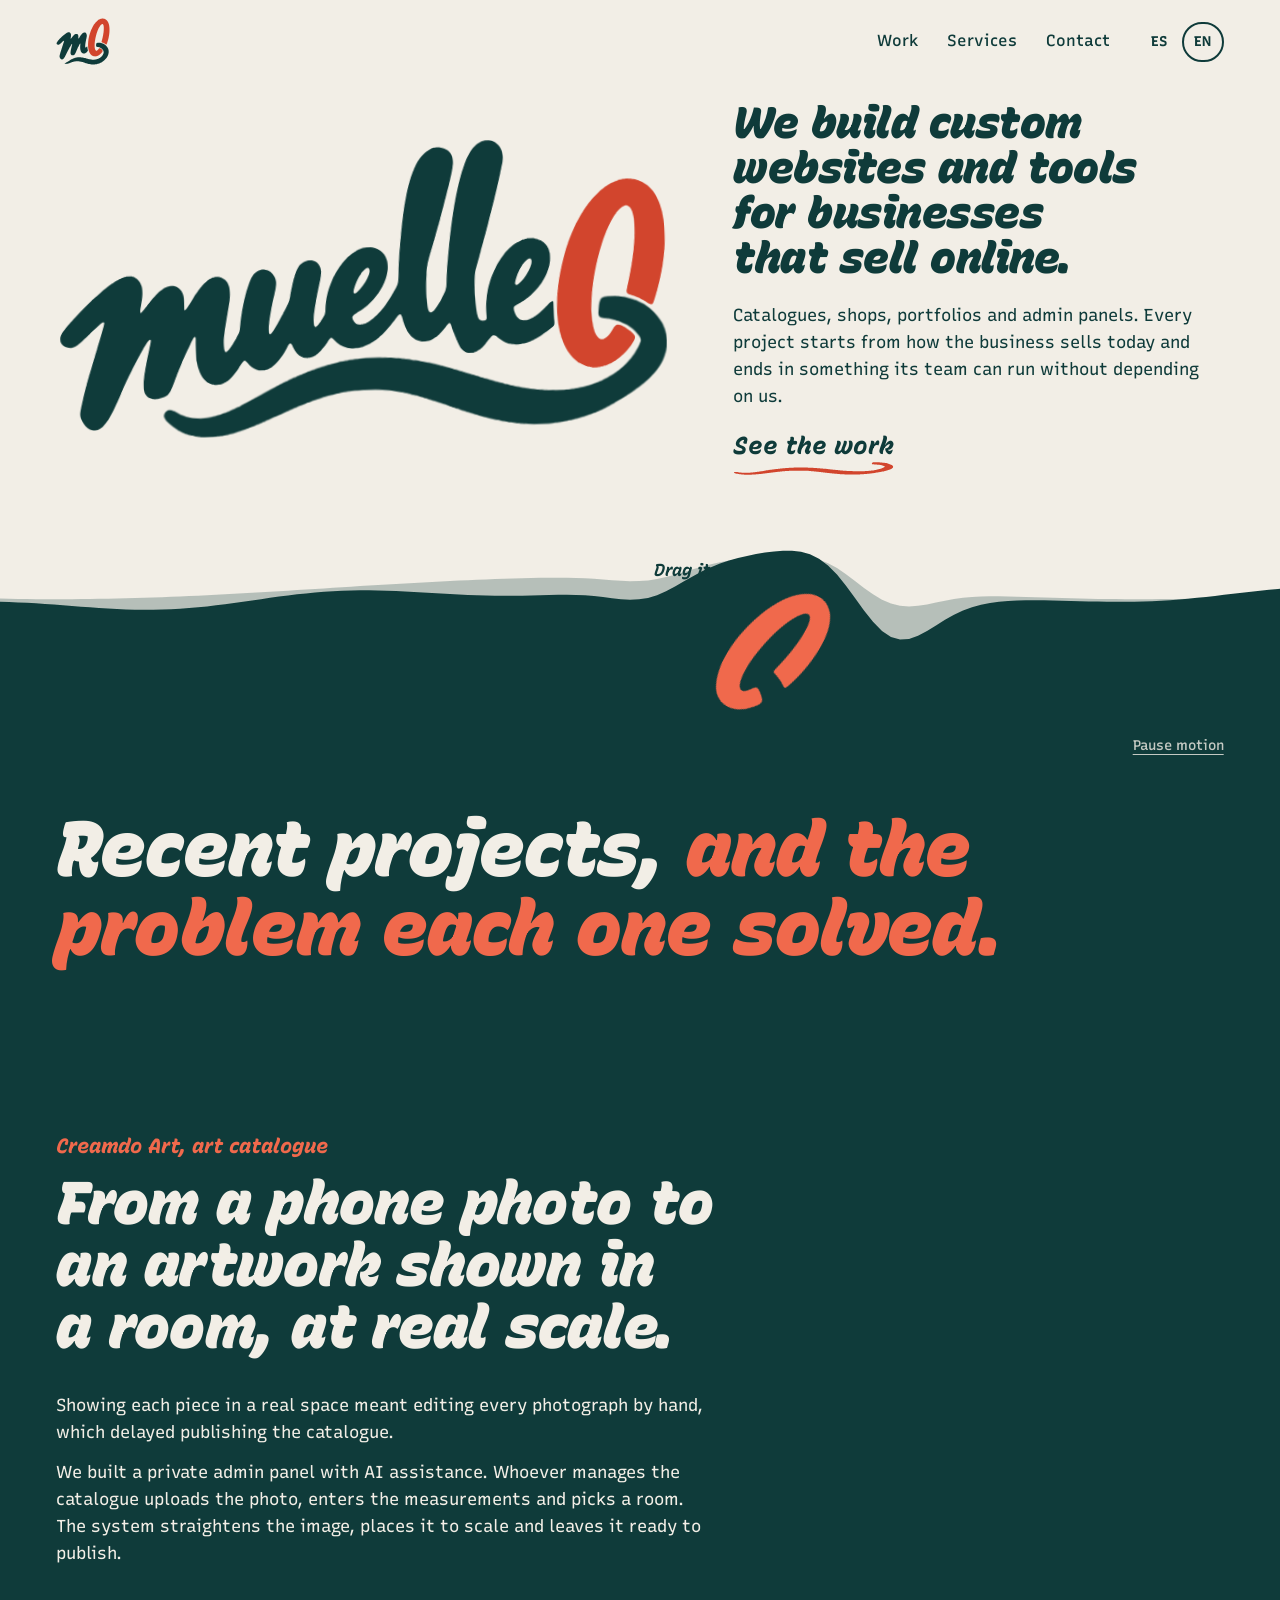
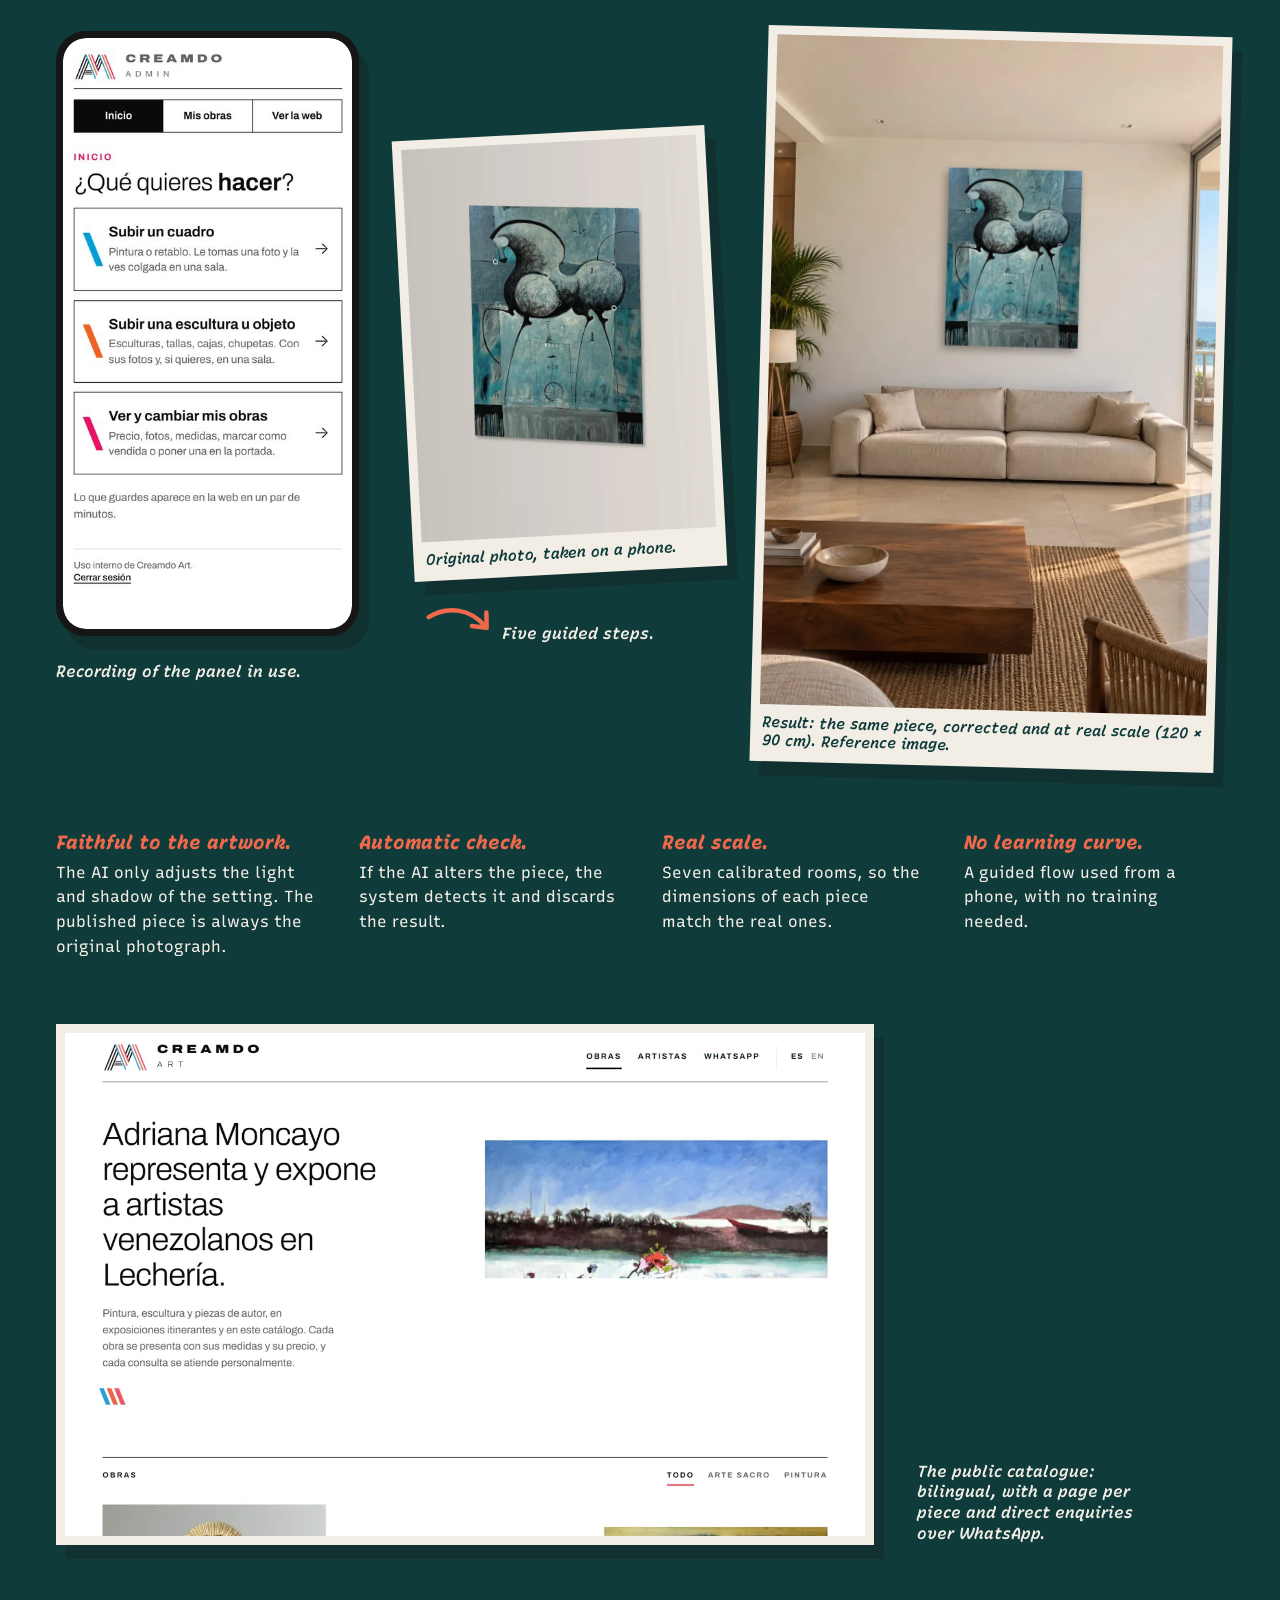
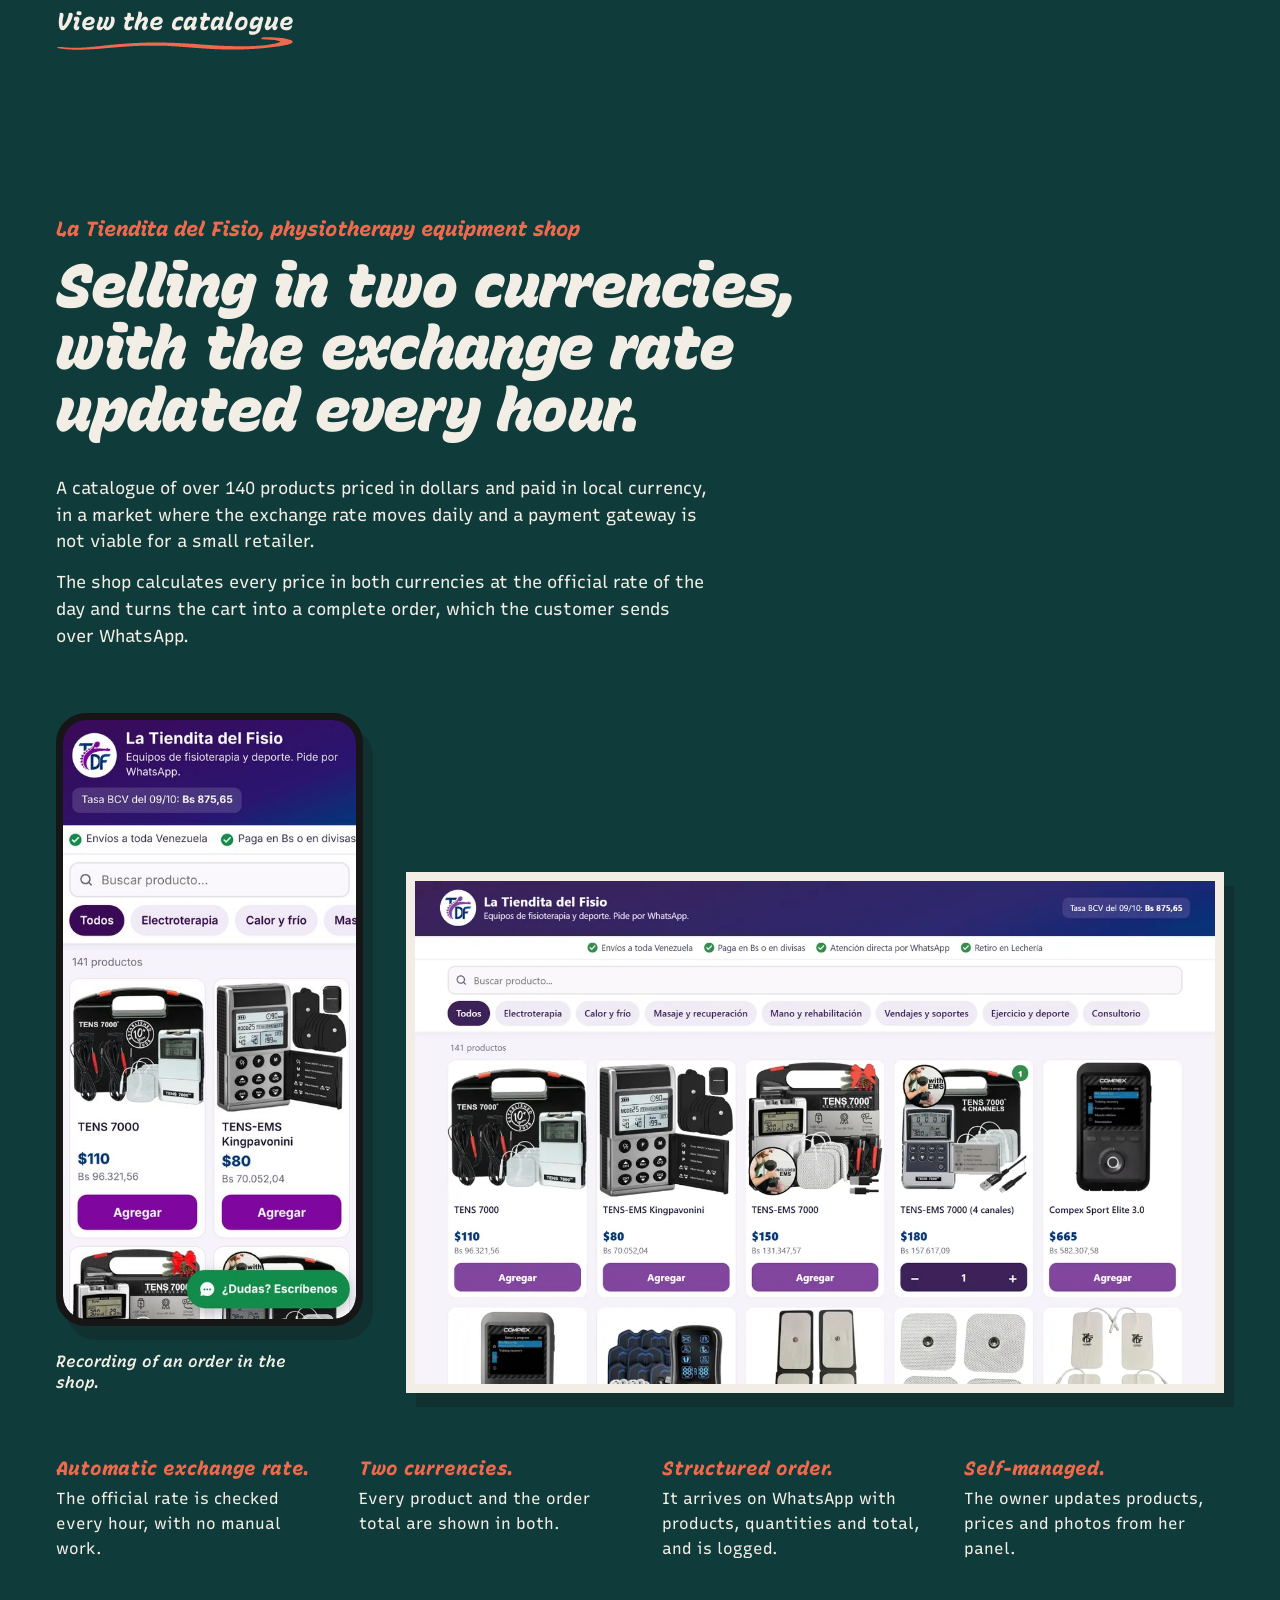
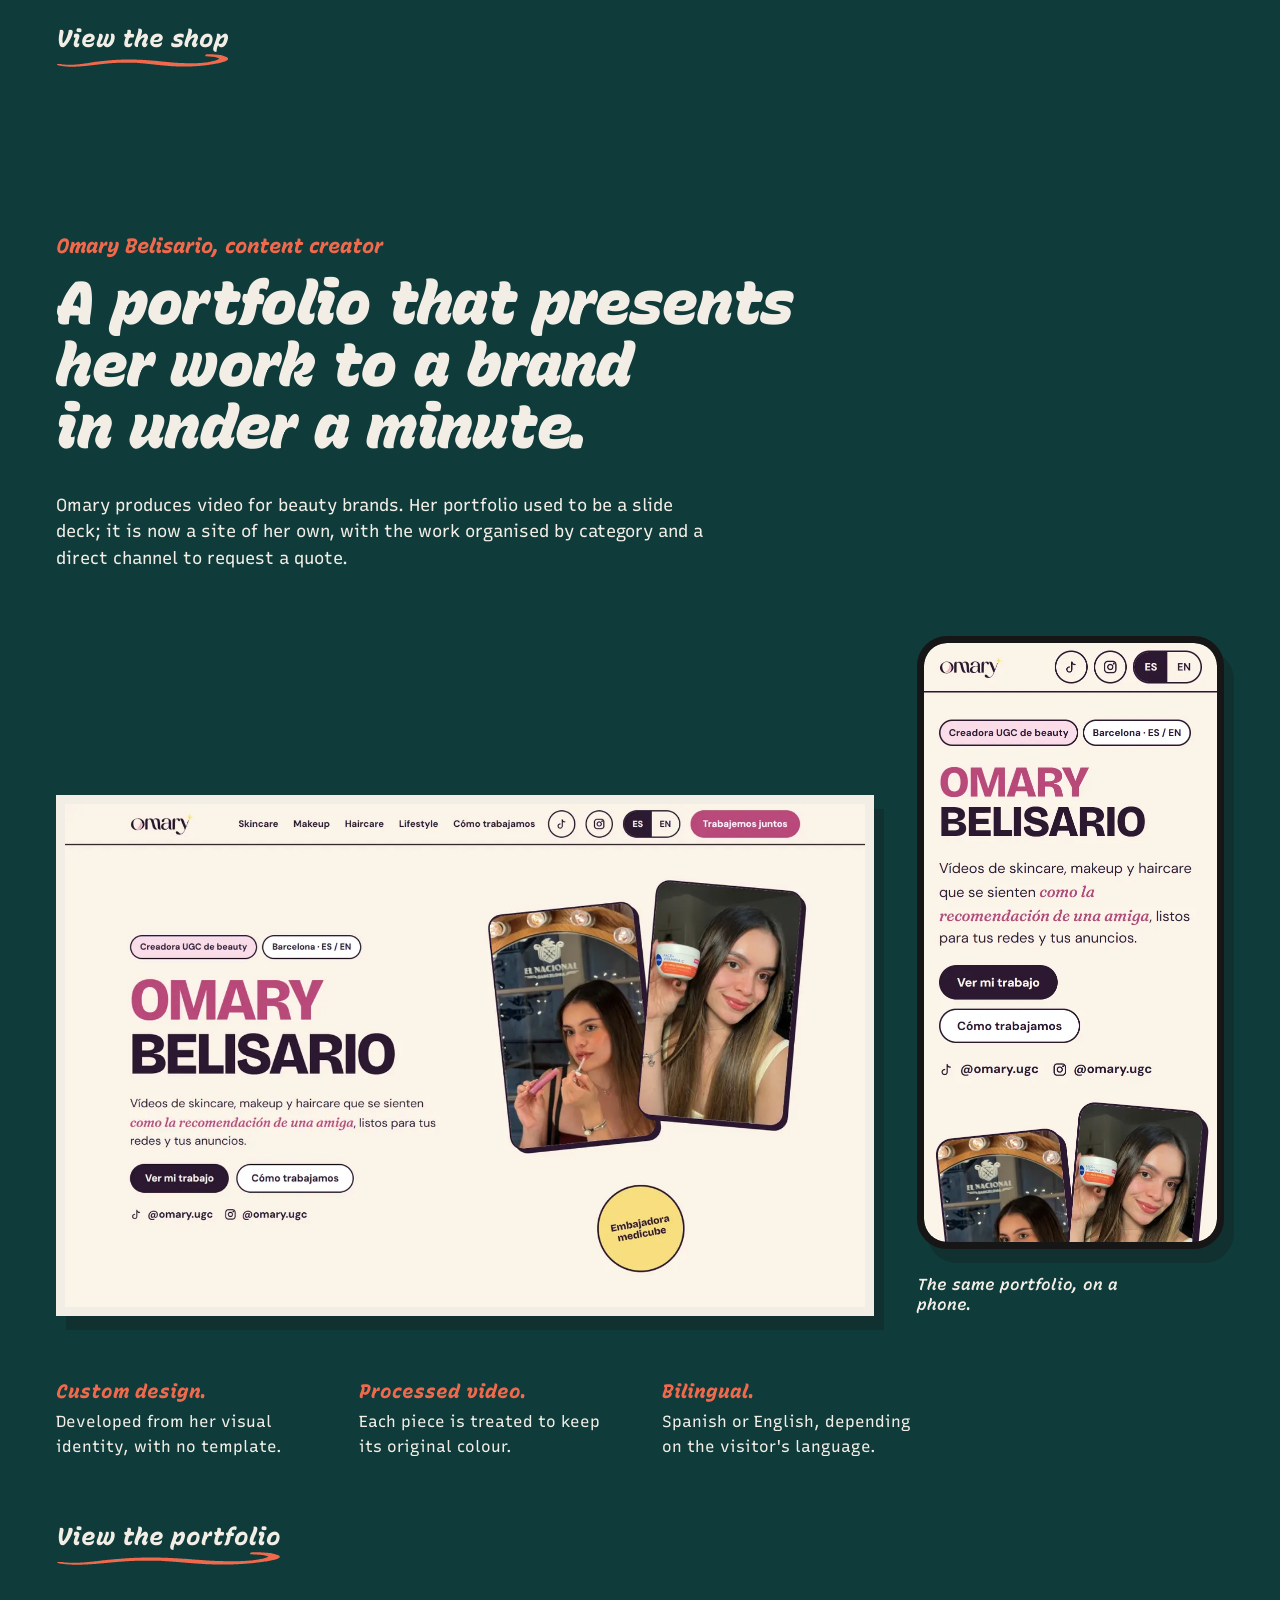
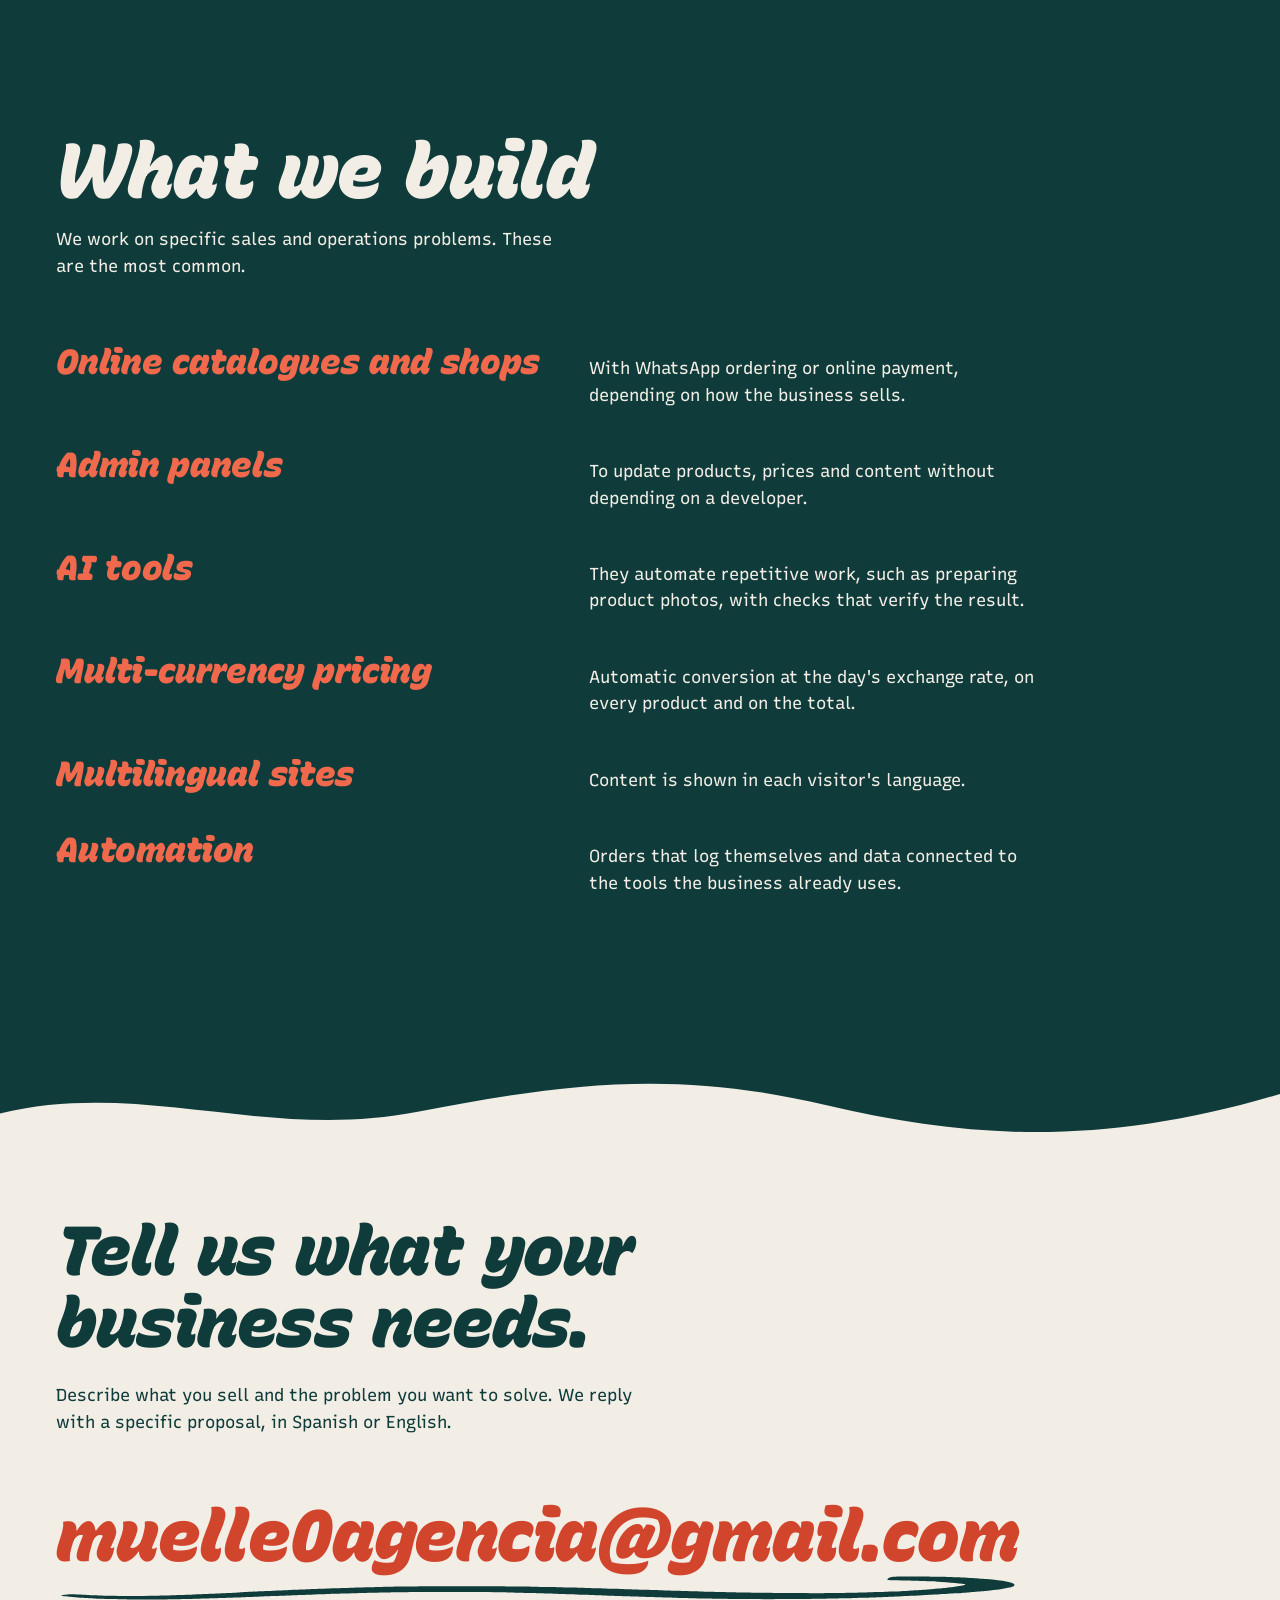
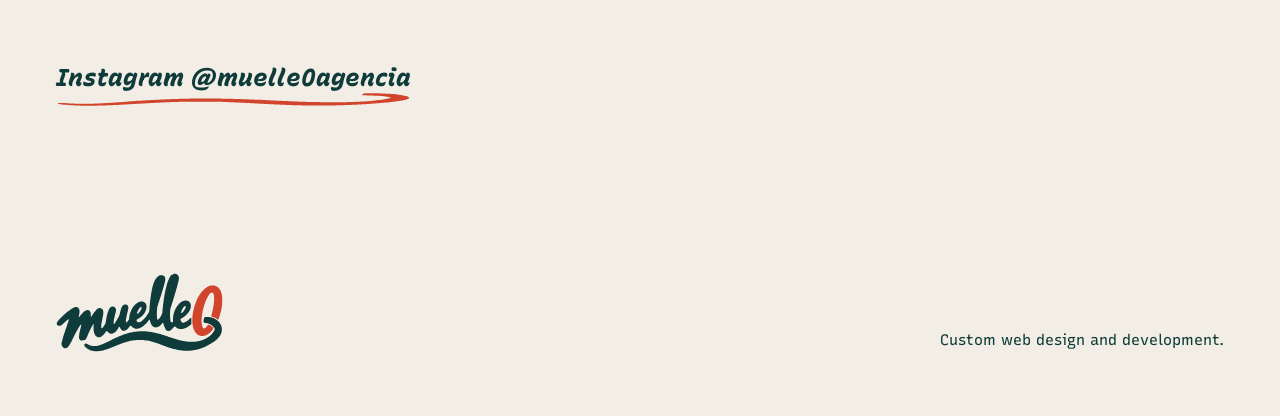
==== en/index.html @ 8e9eb5f5 "Inglés en /en/ con hreflang, boya en coral y agua más fluida - Cada idioma tiene su dirección; el se" ====
<!doctype html>
<html lang="en">
<head>
<meta charset="utf-8">
<meta name="viewport" content="width=device-width,initial-scale=1">
<title>muelle0 | Custom web design and development</title>
<meta name="description" content="We build custom websites and tools for businesses that sell online: catalogues, shops, admin panels and AI automation.">
<meta name="theme-color" content="#F2EEE6">
<link rel="icon" href="../marca/favicon.svg" type="image/svg+xml">
<link rel="apple-touch-icon" href="../marca/icono-180.png">
<meta property="og:title" content="muelle0 | Custom web design and development">
<meta property="og:description" content="Custom websites and tools for businesses that sell online.">
<meta property="og:image" content="https://muelle0.com/marca/compartir.png">
<meta property="og:type" content="website">
<meta property="og:url" content="https://muelle0.com/en/">
<link rel="canonical" href="https://muelle0.com/en/">
<link rel="alternate" hreflang="es" href="https://muelle0.com/">
<link rel="alternate" hreflang="en" href="https://muelle0.com/en/">
<link rel="alternate" hreflang="x-default" href="https://muelle0.com/">
<meta property="og:locale" content="en_GB">
<meta name="twitter:card" content="summary_large_image">
<script type="application/ld+json">{"@context":"https://schema.org","@type":"ProfessionalService","name":"muelle0","url":"https://muelle0.com/","logo":"https://muelle0.com/marca/icono-180.png","image":"https://muelle0.com/marca/compartir.png","description":"Custom web design and development for businesses that sell online: catalogues, shops, admin panels and AI automation.","email":"muelle0agencia@gmail.com","sameAs":["https://www.instagram.com/muelle0agencia/"],"knowsLanguage":["es","en"]}</script>
<link rel="preload" href="../fuentes/recursive-brocha.woff2" as="font" type="font/woff2" crossorigin>
<link rel="stylesheet" href="../estilo.css?v=6">
</head>
<body>
<header class="cielo" id="inicio">
  <div class="barra">
    <a class="marca" href="#inicio" aria-label="muelle0, home"><img src="../marca/mono.svg" width="608" height="531" alt=""></a>
    <a class="sec" href="#trabajos" data-i="nav.trabajos">Work</a>
    <a class="sec opcional" href="#tuyo" data-i="nav.tuyo">Services</a>
    <a class="sec" href="#contacto" data-i="nav.contacto">Contact</a>
    <div class="idioma" role="group" aria-label="Idioma / Language">
      <a href="../" hreflang="es" lang="es" aria-label="Español">ES</a>
      <a href="./" hreflang="en" lang="en" aria-current="true" aria-label="English">EN</a>
    </div>
  </div>
  <div class="portada">
    <p class="logo-grande"><svg viewBox="0 0 1433 684" role="img" aria-labelledby="t-logo"><title id="t-logo">muelle0</title><path class="letras" fill-rule="evenodd" d="M77.7 652.5C77.2 652.4 75.6 652.1 74.0 651.8C66.9 650.7 58.8 644.3 54.7 636.8C54.3 636.1 53.7 635.0 53.4 634.5C50.7 630.1 47.8 623.3 47.3 620.2C46.5 615.1 46.6 612.0 47.8 605.8C48.1 604.5 48.6 602.3 48.9 600.8C49.4 598.2 50.0 595.9 50.8 593.0C51.1 592.2 51.5 590.4 51.8 589.2C52.4 586.7 53.1 584.1 53.8 581.8C54.1 581.1 54.5 579.3 54.8 577.8C55.5 574.9 56.1 572.3 56.8 570.2C57.1 569.4 57.5 567.9 57.8 566.7C58.6 563.6 59.3 561.0 59.9 559.5C60.1 558.8 60.6 557.0 61.0 555.5C61.7 552.7 62.2 551.0 62.7 549.7C63.1 548.8 63.9 545.9 64.3 544.0C64.6 542.9 65.4 540.5 66.0 539.2C66.4 538.2 67.3 534.8 67.3 534.4C67.3 534.1 67.5 533.5 67.8 532.9C68.1 532.3 68.3 531.5 68.4 531.2C68.5 530.8 68.9 529.8 69.2 529.0C69.5 528.2 69.9 526.8 70.2 525.8C70.6 524.2 71.4 521.8 72.0 520.5C72.4 519.4 73.3 516.6 73.5 515.4C73.6 514.8 73.9 514.3 74.0 514.2C74.2 514.0 74.3 513.7 74.3 513.4C74.3 513.1 74.5 512.5 74.8 512.0C75.0 511.5 75.5 510.2 75.8 509.0C76.4 506.9 76.7 506.0 77.8 503.1C78.1 502.4 78.8 500.3 79.4 498.3C80.0 496.4 80.6 494.5 80.8 494.0C81.3 492.9 82.3 489.9 82.3 489.3C82.3 489.1 82.5 488.5 82.8 487.9C83.7 485.7 84.3 484.1 85.5 480.5C86.6 477.0 87.9 473.0 88.7 470.8C88.9 470.3 89.2 469.4 89.3 468.8C89.5 468.3 89.8 467.4 90.0 466.8C90.2 466.3 90.8 464.2 91.5 462.2C92.1 460.2 93.0 457.4 93.5 456.2C93.9 454.9 94.3 453.6 94.3 453.3C94.3 453.1 94.6 452.4 94.8 451.9C95.1 451.4 95.3 450.8 95.3 450.6C95.3 450.4 95.5 449.8 95.8 449.2C96.1 448.6 96.8 446.5 97.5 444.5C99.6 437.9 100.4 435.5 101.2 433.2C101.7 431.9 102.3 429.8 102.7 428.5C103.1 427.2 103.6 425.6 103.9 424.8C104.8 422.4 105.2 421.2 105.8 419.3C106.1 418.3 106.8 415.9 107.4 414.0C108.1 412.1 108.8 409.7 109.0 408.7C109.2 407.7 109.6 406.1 109.9 405.1C110.5 402.8 110.5 402.2 109.6 401.2C108.5 399.8 107.3 400.1 103.2 402.9C100.0 405.0 84.2 418.7 75.5 426.8C74.2 428.1 61.7 439.2 59.8 440.8C58.6 441.9 57.4 442.9 57.3 443.0C57.2 443.1 56.4 443.8 55.5 444.5C54.6 445.2 53.7 446.0 53.5 446.2C52.9 446.8 46.6 451.5 44.8 452.6C39.2 456.1 35.8 457.3 30.8 457.6C21.8 458.1 13.3 454.5 9.6 448.6C6.8 444.2 6.3 442.4 6.3 437.4C6.4 430.2 8.2 426.1 15.3 417.0C17.3 414.4 23.0 407.7 24.1 406.5C24.3 406.3 25.8 404.7 27.3 403.0C33.1 396.6 35.1 394.6 46.8 382.8C58.9 370.8 69.5 360.7 76.2 354.8C77.6 353.6 80.3 351.2 82.2 349.5C84.0 347.9 86.0 346.1 86.5 345.7C87.1 345.2 88.6 343.9 90.0 342.7C92.5 340.5 97.3 336.6 104.5 330.7C112.3 324.4 131.2 310.7 132.2 310.7C132.3 310.7 133.4 310.0 134.6 309.2C137.2 307.6 140.3 305.8 143.2 304.3C144.3 303.8 145.6 303.0 146.2 302.7C146.8 302.3 148.6 301.5 150.2 300.8C151.8 300.1 153.3 299.4 153.5 299.3C153.7 299.2 154.9 298.7 156.2 298.3C157.5 297.9 159.0 297.4 159.6 297.1C160.2 296.9 161.0 296.7 161.4 296.7C161.7 296.7 162.4 296.5 162.7 296.3C165.2 295.0 179.7 295.1 180.5 296.4C180.6 296.5 181.0 296.7 181.3 296.7C183.4 296.7 190.0 301.2 193.0 304.8C195.2 307.3 198.3 312.3 198.3 313.1C198.3 313.4 198.5 313.7 198.6 313.8C198.8 313.9 199.0 314.4 199.1 314.9C199.3 315.4 199.6 316.3 199.8 316.8C202.3 322.3 202.8 335.9 200.9 346.8C200.8 347.9 200.5 349.7 200.3 350.7C200.2 351.7 199.9 353.2 199.7 354.0C199.5 354.8 199.1 356.9 198.8 358.5C198.5 360.2 198.1 362.2 197.9 363.0C194.9 376.0 194.6 381.7 196.8 381.7C198.0 381.7 203.1 376.3 208.1 369.7C210.7 366.4 219.5 355.7 222.0 352.9C222.6 352.1 224.0 350.6 225.0 349.5C226.9 347.4 234.6 339.7 237.9 336.6C240.0 334.6 243.0 332.3 245.2 330.9C245.9 330.4 246.8 329.9 247.0 329.6C247.3 329.3 248.4 328.6 249.5 328.0C250.6 327.4 251.8 326.7 252.2 326.4C252.8 326.0 254.7 325.1 257.0 324.1C257.6 323.8 258.4 323.4 258.8 323.3C259.1 323.1 260.0 322.8 260.8 322.7C261.5 322.5 263.6 322.1 265.3 321.7C278.3 318.9 289.9 325.2 295.3 338.0C298.6 346.0 299.2 351.8 298.5 370.8C298.3 377.1 298.3 377.7 298.8 378.3C299.2 378.7 299.7 379.0 300.0 379.0C300.6 379.0 303.4 376.1 305.3 373.6C306.3 372.3 307.0 371.2 310.9 365.6C311.7 364.4 313.9 361.1 315.8 358.2C317.7 355.2 319.8 352.2 320.3 351.3C320.9 350.5 321.9 349.1 322.4 348.2C323.8 346.0 326.7 341.9 327.0 341.7C327.1 341.6 327.6 340.9 328.1 340.2C328.5 339.4 329.4 338.4 329.8 337.8C330.3 337.3 331.0 336.5 331.3 336.0C332.4 334.3 340.5 324.7 343.5 321.7C346.0 319.0 350.3 315.3 354.6 311.8C355.8 310.8 360.5 307.7 360.8 307.7C360.9 307.7 362.2 307.1 363.8 306.3C365.4 305.6 367.4 304.8 368.2 304.7C369.1 304.5 370.4 304.2 371.2 304.0C373.5 303.4 380.1 303.6 383.1 304.3C389.4 305.8 396.6 310.7 400.0 315.7C402.6 319.6 404.8 325.2 405.4 329.3C406.4 337.0 406.6 344.9 406.0 351.0C405.8 352.7 405.5 355.6 405.3 357.4C405.2 359.1 404.9 361.2 404.7 362.0C404.1 364.6 403.4 368.4 402.8 371.5C402.3 374.7 401.5 378.7 401.0 380.8C400.5 382.7 399.7 386.8 399.3 389.1C399.2 390.1 398.9 391.5 398.7 392.1C398.3 393.6 397.5 397.3 396.8 401.0C396.5 402.7 396.1 405.0 395.8 406.1C395.5 407.1 395.3 408.3 395.3 408.6C395.3 409.0 395.1 410.0 394.9 410.9C394.6 411.8 394.1 414.1 393.8 416.0C393.5 417.9 393.1 420.5 392.8 421.7C391.6 427.5 391.3 429.1 390.9 432.0C390.6 433.7 390.3 435.8 390.2 436.7C390.1 437.5 389.9 438.8 389.7 439.7C388.3 446.5 387.7 455.9 388.0 465.7C388.5 478.3 390.2 481.5 395.0 478.9C397.3 477.6 403.9 469.9 406.5 465.6C406.7 465.3 408.0 463.4 409.4 461.3C410.7 459.2 412.6 456.3 413.5 454.9C414.4 453.4 415.6 451.6 416.2 450.7C416.7 449.8 417.5 448.5 417.9 447.7C418.4 446.8 419.0 445.7 419.3 445.2C419.7 444.6 420.3 443.5 420.7 442.7C421.2 441.8 421.9 440.6 422.4 439.8C423.2 438.5 424.8 434.8 425.8 432.0C426.1 431.2 426.5 428.8 426.8 426.8C427.9 418.6 428.1 417.4 428.3 415.0C428.5 413.6 428.8 411.6 428.9 410.6C429.1 409.7 429.5 407.0 429.8 404.8C430.4 400.9 430.9 397.9 431.8 393.7C432.1 392.5 432.5 390.0 432.8 388.2C433.1 386.3 433.5 384.2 433.7 383.5C433.9 382.8 434.2 381.5 434.3 380.7C434.5 379.8 434.8 378.7 434.9 378.2C435.1 377.6 435.5 375.9 435.8 374.3C436.4 371.6 436.8 369.8 437.8 366.2C438.1 365.2 438.5 363.4 438.8 362.2C439.4 359.5 440.3 356.3 441.8 351.5C442.1 350.6 442.3 349.6 442.3 349.2C442.3 348.8 442.6 348.1 442.8 347.5C443.1 347.0 443.3 346.4 443.3 346.1C443.3 345.8 443.5 345.1 443.8 344.6C444.3 343.3 445.3 339.9 445.3 339.4C445.3 339.1 445.5 338.5 445.8 337.9C446.6 336.0 447.3 334.2 447.9 332.3C448.2 331.3 448.9 329.4 449.4 328.0C450.0 326.6 450.6 325.0 450.8 324.3C451.9 321.4 454.8 314.9 456.0 312.5C456.7 311.0 457.3 309.7 457.3 309.6C457.3 309.4 457.6 308.9 458.0 308.4C458.3 307.9 459.3 306.4 460.1 305.2C466.7 295.0 478.8 289.0 489.8 290.5C499.7 291.8 506.9 297.5 511.7 307.7C513.8 312.0 514.0 312.6 515.0 318.8C515.4 321.0 515.2 325.8 514.7 328.5C514.5 329.4 514.1 331.7 513.8 333.7C513.3 337.0 513.0 338.5 511.8 342.5C511.6 343.4 511.1 345.3 510.8 346.7C510.3 349.3 509.6 351.9 508.8 354.2C508.6 354.9 508.1 356.6 507.8 358.0C507.1 361.0 506.4 363.7 505.8 365.5C505.6 366.2 505.2 368.1 504.8 369.7C504.5 371.2 504.1 373.2 503.8 374.2C503.6 375.1 503.2 376.5 503.0 377.3C502.3 379.9 501.7 383.1 501.3 385.3C501.1 386.4 500.8 387.7 500.7 388.0C500.5 388.3 500.3 389.0 500.3 389.5C500.3 389.9 500.1 391.0 499.9 391.7C499.6 392.5 499.2 394.7 498.9 396.7C498.3 400.2 497.7 403.1 496.8 407.5C496.6 408.8 496.1 411.6 495.8 413.8C495.6 416.0 495.1 419.3 494.8 421.2C494.0 426.6 494.1 438.6 495.0 440.3C496.1 442.5 497.6 442.2 500.8 438.8C503.5 436.1 508.1 429.6 511.5 424.0C512.2 422.8 512.9 421.8 513.0 421.7C513.1 421.6 513.5 421.0 513.8 420.4C514.1 419.8 514.8 418.7 515.3 417.9C515.8 417.1 516.6 415.9 517.0 415.1C517.5 414.3 519.0 411.8 520.4 409.4C524.3 402.8 526.3 399.3 526.3 399.0C526.3 398.9 526.7 398.2 527.3 397.5C527.8 396.8 528.5 395.4 529.0 394.5C529.4 393.6 530.3 391.9 531.0 390.8C531.6 389.7 532.5 388.2 532.8 387.5C533.2 386.8 533.6 385.9 533.9 385.7C534.1 385.4 534.8 384.1 535.5 382.7C536.3 381.4 537.4 379.3 538.0 378.1C538.6 376.8 539.5 375.3 539.9 374.7C542.5 370.5 544.5 365.6 545.3 361.4C545.5 360.6 545.8 359.7 545.9 359.4C546.1 359.1 546.3 358.2 546.5 357.3C546.6 356.5 547.0 354.3 547.3 352.3C547.7 350.4 548.2 348.1 548.3 347.2C548.5 346.4 548.8 345.2 549.0 344.6C549.2 344.0 549.5 342.3 549.8 340.8C550.4 338.1 551.1 335.2 551.9 332.7C552.1 331.8 552.5 330.1 552.8 328.8C553.3 326.6 554.0 324.0 554.7 321.8C555.2 320.4 556.0 317.3 556.3 316.0C556.6 314.9 557.4 312.6 558.0 311.2C558.1 310.8 558.5 309.6 558.8 308.5C559.6 305.8 560.2 304.2 561.8 300.6C562.1 299.9 562.3 299.2 562.3 299.0C562.3 298.3 566.5 290.1 567.9 288.1C574.5 278.4 585.8 272.4 596.8 272.8C599.2 272.8 601.6 273.1 602.2 273.3C602.7 273.5 604.1 274.0 605.3 274.3C609.2 275.6 613.2 278.7 615.7 282.3C617.6 285.1 617.9 285.8 619.7 290.7C620.2 292.3 620.6 294.3 621.0 297.8C621.4 300.7 621.3 301.1 620.3 308.8C620.2 309.9 619.9 311.4 619.7 312.2C619.5 312.9 619.1 314.9 618.8 316.7C618.3 319.7 617.9 321.5 616.8 325.2C616.6 326.1 616.1 328.0 615.8 329.3C615.3 332.0 614.8 334.0 613.9 337.0C613.6 338.0 613.1 340.0 612.8 341.5C612.3 344.1 611.8 346.3 610.8 349.8C610.6 350.8 610.1 352.7 609.8 354.2C609.3 356.9 609.0 357.9 608.1 361.5C607.5 364.2 607.2 365.6 606.5 369.3C606.2 371.1 605.8 372.9 605.7 373.5C605.2 375.3 604.4 379.1 603.8 382.5C603.5 384.3 603.1 386.7 602.9 387.7C602.7 388.7 602.5 390.3 602.3 391.4C602.2 392.4 601.9 394.0 601.7 394.9C599.7 404.0 599.3 422.2 601.0 426.0C602.1 428.3 603.4 428.9 605.3 428.0C606.8 427.2 609.8 424.1 612.8 420.3C613.9 418.9 615.0 417.6 615.3 417.4C615.5 417.1 616.1 416.4 616.5 415.7C617.2 414.7 618.2 413.3 620.0 410.7C626.9 400.6 627.7 398.5 628.3 386.7C628.6 381.3 629.1 377.2 629.8 373.0C630.4 369.9 631.2 365.0 631.5 363.2C631.6 362.4 631.8 361.4 632.0 360.8C632.9 357.7 633.3 355.9 633.8 353.8C634.4 351.5 635.1 349.1 635.8 347.0C636.1 346.4 636.5 344.9 636.8 343.8C637.1 342.7 637.6 341.3 637.8 340.7C638.1 340.0 638.8 338.2 639.3 336.7C641.5 331.0 643.9 325.4 646.4 320.2C647.3 318.3 650.5 312.1 651.0 311.3C651.2 311.1 652.2 309.3 653.3 307.3C654.4 305.4 655.5 303.7 655.6 303.4C655.7 303.2 656.2 302.5 656.7 301.8C657.2 301.1 658.4 299.2 659.5 297.5C661.7 294.0 666.9 287.1 669.6 284.0C670.7 282.8 671.9 281.4 672.3 280.9C673.4 279.5 677.2 275.5 680.3 272.4C684.4 268.3 693.4 261.0 696.5 259.3C697.0 259.0 698.5 258.0 699.8 257.2C701.1 256.4 702.3 255.7 702.4 255.7C702.6 255.7 703.3 255.2 704.1 254.7C704.8 254.1 705.6 253.7 705.7 253.7C705.8 253.7 707.2 253.1 708.8 252.3C711.5 251.1 716.3 249.3 718.5 248.7C719.1 248.5 719.7 248.3 719.9 248.2C720.1 248.1 722.1 247.7 724.4 247.3C729.8 246.5 737.7 246.4 742.7 247.3C746.6 248.0 747.6 248.3 751.8 250.1C752.5 250.4 753.2 250.7 753.3 250.7C753.9 250.7 758.7 253.6 761.2 255.6C768.6 261.3 772.9 268.0 775.6 278.0C776.9 282.8 777.1 284.2 777.3 290.5C777.4 296.8 777.0 301.8 775.8 306.2C775.6 307.1 775.2 309.0 774.8 310.5C774.5 312.0 774.1 313.6 774.0 314.2C773.8 314.7 773.5 315.6 773.3 316.2C772.7 318.4 771.3 322.6 770.9 323.5C770.1 325.1 769.0 327.8 768.7 328.5C767.5 331.6 763.1 339.9 760.8 343.4C760.0 344.6 759.3 345.7 759.3 345.8C759.3 346.0 755.0 352.4 754.7 352.7C754.6 352.8 754.1 353.4 753.6 354.2C753.1 354.9 752.4 355.8 752.1 356.2C751.8 356.5 750.7 357.9 749.7 359.1C744.7 365.6 738.2 372.4 731.2 378.5C729.7 379.8 728.4 381.0 728.2 381.2C727.4 382.0 717.5 389.2 715.4 390.5C715.1 390.7 713.9 391.5 712.7 392.2C711.6 393.0 710.6 393.7 710.5 393.7C710.4 393.7 709.4 394.2 708.3 394.9C707.1 395.6 704.2 397.2 701.8 398.5C690.1 404.6 688.4 408.0 692.8 416.6C695.1 421.2 697.5 423.6 701.8 425.8C705.1 427.4 713.4 427.1 717.0 425.3C717.3 425.2 718.0 425.0 718.7 424.8C720.1 424.5 727.7 420.8 730.5 419.0C741.3 412.2 755.2 399.6 764.7 388.0C767.5 384.6 771.8 379.1 772.3 378.3C772.6 377.9 773.7 376.4 774.7 375.0C777.3 371.2 781.1 365.6 785.0 359.4C786.2 357.5 787.7 355.1 788.3 354.2C788.9 353.3 789.7 351.9 790.1 351.2C790.5 350.4 790.9 349.8 791.0 349.7C791.1 349.6 791.8 348.5 792.5 347.3C793.2 346.1 794.3 344.5 794.8 343.6C800.1 335.9 801.4 329.2 802.3 303.7C802.5 298.4 802.8 293.9 802.9 293.6C802.9 293.3 803.2 290.9 803.3 288.1C803.5 285.4 803.8 281.9 804.0 280.3C804.3 277.7 804.7 273.7 805.3 265.3C805.5 263.3 805.8 260.6 806.0 259.3C807.0 251.6 807.4 249.0 807.8 244.3C808.1 241.5 808.5 238.1 808.7 236.8C808.9 235.6 809.2 233.3 809.3 231.8C809.5 230.3 809.8 228.3 810.0 227.3C810.1 226.3 810.5 223.2 810.8 220.3C811.1 217.5 811.5 214.2 811.7 213.0C811.9 211.8 812.2 209.7 812.3 208.2C812.5 206.8 812.8 204.9 813.0 203.9C813.1 202.9 813.5 200.2 813.8 197.8C814.3 193.6 815.0 189.0 815.7 185.3C816.1 183.2 816.9 178.2 817.3 174.4C817.5 172.9 817.8 171.3 818.0 170.8C818.2 170.3 818.3 169.6 818.3 169.1C818.3 168.6 818.5 167.3 818.8 166.2C819.1 165.1 819.5 162.6 819.8 160.7C820.1 158.7 820.6 156.2 820.8 155.0C821.1 153.8 821.3 152.5 821.3 152.1C821.3 151.8 821.5 150.8 821.8 150.0C822.0 149.2 822.5 147.0 822.8 145.2C823.4 141.9 823.9 139.5 824.7 136.3C824.9 135.5 825.5 132.8 826.0 130.3C827.1 125.5 827.1 125.3 828.5 120.0C829.4 116.1 830.2 113.4 830.7 111.8C830.9 111.3 831.4 109.3 831.9 107.5C832.3 105.7 832.8 103.9 833.0 103.5C833.7 101.8 834.7 98.5 835.4 95.8C835.6 95.1 835.8 94.4 836.0 94.2C836.2 94.0 836.3 93.6 836.3 93.2C836.3 92.9 836.5 92.2 836.8 91.7C837.0 91.2 837.5 90.0 837.8 89.0C838.3 87.3 839.6 84.0 840.9 81.1C841.1 80.5 841.3 79.8 841.3 79.7C841.3 79.5 841.8 78.4 842.3 77.3C842.8 76.1 843.6 74.4 844.0 73.4C844.4 72.4 845.3 70.4 846.0 68.9C846.7 67.4 847.3 66.1 847.3 65.9C847.3 65.8 847.8 65.0 848.3 64.1C848.8 63.2 849.5 61.8 849.8 61.0C850.4 59.7 852.5 55.9 853.6 54.0C856.1 50.1 857.8 47.6 859.9 44.8C860.1 44.6 860.7 43.8 861.3 43.0C865.5 37.5 872.5 30.8 877.5 27.5C880.1 25.7 885.3 22.7 885.6 22.7C886.0 22.7 890.9 20.8 891.7 20.3C893.9 19.2 904.1 18.6 909.0 19.3C912.3 19.8 914.1 20.4 918.8 22.3C931.8 27.6 938.1 37.5 938.1 52.8C938.2 55.2 938.0 58.3 937.8 59.7C937.5 61.0 937.1 64.0 936.8 66.2C936.5 68.4 936.1 70.9 935.8 71.7C935.5 72.6 935.3 73.6 935.3 74.0C935.3 74.3 935.1 75.2 934.9 75.9C934.6 76.6 934.2 78.4 933.8 80.0C933.5 81.6 933.1 83.4 932.9 84.2C931.9 87.4 931.3 89.3 930.8 91.8C930.3 94.5 929.7 96.9 928.8 99.5C928.6 100.2 928.1 102.2 927.7 103.8C927.3 105.5 926.6 107.9 926.2 109.2C925.8 110.5 925.2 112.5 924.9 113.7C924.0 117.1 923.3 119.4 922.8 120.7C922.6 121.3 922.1 122.8 921.8 124.0C921.2 126.2 920.7 128.2 920.0 130.3C919.5 132.0 918.6 135.0 918.3 136.3C918.1 137.4 917.9 138.0 916.8 141.0C916.6 141.6 916.2 143.1 915.8 144.3C915.5 145.5 914.9 147.9 914.3 149.7C913.8 151.4 913.1 153.7 912.8 154.8C911.8 158.5 911.3 160.5 910.8 161.7C910.3 163.1 909.5 166.1 909.2 167.6C909.0 168.2 908.8 168.7 908.6 168.8C908.5 169.0 908.3 169.3 908.3 169.7C908.3 170.0 908.1 170.8 907.9 171.4C907.6 172.0 907.1 173.5 906.8 174.7C906.2 177.2 905.1 180.6 904.7 181.5C904.5 181.9 904.1 183.5 903.7 185.2C902.9 188.2 902.2 190.6 901.7 191.8C901.3 192.8 900.3 196.2 900.3 196.6C900.3 196.9 900.1 197.5 899.9 198.1C899.2 199.7 898.7 201.2 897.9 203.8C897.6 205.1 896.9 207.2 896.4 208.5C896.0 209.8 895.4 211.6 895.2 212.5C894.6 214.6 893.1 219.3 892.7 220.2C892.4 221.0 891.5 224.1 891.2 225.6C891.0 226.2 890.8 226.7 890.6 226.8C890.5 227.0 890.3 227.4 890.3 227.8C890.3 228.2 890.1 228.8 889.8 229.2C889.6 229.5 889.3 230.1 889.3 230.3C889.3 231.1 887.0 238.5 886.6 238.8C886.5 239.0 886.3 239.4 886.3 239.7C886.3 240.1 884.8 245.0 883.7 248.2C883.5 248.7 882.8 250.8 882.2 252.7C881.5 254.7 880.9 256.6 880.7 256.9C880.3 257.7 879.3 260.8 879.3 261.3C879.3 261.6 879.1 262.2 878.9 262.8C878.3 264.1 877.1 267.6 876.5 269.8C876.1 271.4 875.7 272.5 874.8 275.0C874.6 275.6 874.2 277.1 873.8 278.3C873.5 279.5 873.1 280.9 873.0 281.5C871.9 284.5 870.3 290.7 870.3 291.6C870.3 292.0 870.1 293.0 869.9 293.9C868.5 298.6 867.3 307.9 867.3 313.9C867.3 315.3 867.1 318.3 866.8 320.5C865.4 332.0 864.8 362.2 865.7 372.2C865.9 374.2 866.2 378.0 866.3 380.7C867.2 394.4 868.6 400.3 871.4 402.8C873.1 404.2 876.2 404.1 878.3 402.5C880.8 400.8 881.2 400.4 883.6 397.7C887.7 393.0 890.1 389.7 895.3 381.3C896.1 380.1 896.8 378.9 897.0 378.7C897.6 377.7 900.6 372.5 901.6 370.5C902.2 369.4 903.0 368.0 903.4 367.3C905.0 364.6 909.4 355.7 910.2 353.5C912.2 347.9 913.3 342.2 913.3 336.5C913.4 334.7 913.5 331.5 913.7 329.5C913.9 327.5 914.1 323.5 914.3 320.7C914.5 317.8 914.8 314.3 915.0 312.8C915.2 311.4 915.5 307.2 915.8 303.5C916.1 299.8 916.5 295.6 916.7 294.2C916.9 292.7 917.2 290.3 917.3 288.8C917.5 287.4 917.8 285.3 918.0 284.2C918.2 283.1 918.5 279.8 918.8 276.8C919.1 273.9 919.6 270.1 919.9 268.3C920.1 266.6 920.3 264.8 920.3 264.3C920.3 263.9 920.5 262.2 920.8 260.7C921.4 257.1 922.3 249.8 922.3 248.3C922.3 247.7 922.6 245.8 922.8 244.2C924.0 237.3 924.3 235.3 924.8 231.0C925.1 228.5 925.6 225.4 925.9 224.0C926.1 222.6 926.3 221.1 926.3 220.7C926.3 220.3 926.5 218.9 926.8 217.7C927.1 216.5 927.5 213.7 927.8 211.5C928.1 209.3 928.5 206.6 928.7 205.5C928.9 204.4 929.1 203.1 929.2 202.5C929.3 202.0 929.6 200.4 929.8 199.0C930.1 197.6 930.5 195.0 930.8 193.2C931.7 187.5 932.4 183.9 932.7 182.5C933.1 180.9 933.9 176.4 934.3 173.3C934.5 172.1 934.8 170.7 935.0 170.2C935.2 169.7 935.3 168.9 935.3 168.4C935.3 167.9 935.5 166.8 935.8 166.0C936.1 165.2 936.5 162.9 936.8 161.0C937.4 157.5 938.1 154.2 938.8 151.2C939.1 150.2 939.5 148.2 939.8 146.7C940.5 143.2 940.9 141.4 941.5 138.8C942.3 135.9 943.0 132.7 943.3 130.7C943.5 129.8 943.8 128.5 944.0 127.9C944.7 125.3 945.3 123.0 945.9 120.7C946.5 117.8 947.2 115.0 947.8 113.2C948.1 112.4 948.5 110.6 948.8 109.2C949.2 107.7 949.8 105.2 950.3 103.7C950.8 102.1 951.5 99.9 951.8 98.7C952.6 95.5 953.4 93.0 953.8 91.8C954.4 90.5 955.3 87.2 955.3 86.7C955.3 86.5 955.5 85.8 955.8 85.2C956.3 83.9 956.8 82.5 957.7 79.7C958.5 77.2 959.2 75.3 959.8 73.8C960.1 73.3 960.6 71.9 961.0 70.7C961.8 68.1 962.4 66.4 962.9 65.5C963.1 65.1 963.6 63.9 964.0 62.7C964.4 61.5 965.1 59.8 965.5 58.8C965.9 57.9 966.6 56.3 967.0 55.3C967.8 53.4 970.1 48.3 970.7 47.2C970.9 46.8 971.9 45.0 972.9 43.0C976.1 36.8 980.3 30.1 982.9 26.8C986.9 21.9 989.2 19.6 993.7 15.8C997.1 13.0 1005.7 8.3 1009.0 7.6C1009.6 7.5 1010.9 7.2 1011.8 7.0C1014.8 6.2 1024.7 6.4 1027.8 7.3C1031.1 8.2 1032.7 8.7 1033.3 9.1C1033.5 9.3 1034.3 9.8 1035.1 10.1C1038.1 11.6 1041.5 14.3 1044.2 17.2C1048.2 21.4 1049.4 23.6 1052.8 31.8C1053.0 32.4 1053.5 34.3 1053.8 36.0C1055.4 46.0 1055.4 48.8 1053.8 58.5C1053.3 61.3 1053.1 62.4 1051.8 66.8C1050.9 70.4 1050.3 72.7 1050.3 73.3C1050.3 73.6 1050.1 74.7 1049.8 75.7C1048.6 79.8 1048.3 81.0 1047.8 83.5C1047.2 86.4 1046.5 89.0 1045.8 91.2C1045.6 91.9 1045.2 93.8 1044.8 95.3C1044.2 98.3 1043.6 100.9 1042.8 103.2C1042.6 103.9 1042.2 105.5 1041.9 106.8C1041.3 109.3 1040.6 111.9 1039.8 114.2C1039.6 114.9 1039.2 116.5 1038.9 117.8C1038.3 120.3 1037.5 123.0 1036.8 125.2C1036.6 125.9 1036.1 127.6 1035.8 129.0C1035.5 130.4 1035.1 132.1 1034.8 132.8C1034.6 133.6 1034.3 134.7 1034.2 135.2C1034.0 135.8 1033.8 136.4 1033.6 136.5C1033.5 136.6 1033.3 137.0 1033.3 137.4C1033.3 137.8 1033.1 138.9 1032.8 140.0C1032.5 141.0 1032.1 142.7 1031.8 143.7C1031.5 144.7 1031.1 146.1 1030.8 146.8C1030.6 147.6 1030.2 149.1 1029.9 150.3C1029.6 151.5 1029.1 153.2 1028.8 154.0C1028.6 154.9 1028.3 155.7 1028.3 155.9C1028.3 156.1 1028.2 156.7 1027.9 157.2C1027.7 157.7 1027.1 159.7 1026.6 161.7C1025.5 165.9 1025.2 166.9 1024.7 168.2C1024.5 168.7 1024.1 170.1 1023.8 171.2C1023.0 174.4 1022.3 176.7 1021.8 178.0C1021.6 178.6 1021.1 180.1 1020.8 181.3C1020.5 182.5 1019.8 184.8 1019.3 186.3C1018.8 187.9 1018.2 190.2 1017.9 191.5C1017.3 193.9 1016.6 196.5 1015.8 198.8C1015.6 199.6 1015.2 201.1 1014.9 202.3C1014.5 203.5 1014.1 205.0 1014.0 205.5C1013.8 206.1 1013.5 207.1 1013.3 207.8C1013.1 208.5 1012.9 209.3 1012.7 209.6C1012.5 209.9 1012.1 211.1 1011.8 212.3C1011.0 215.6 1010.3 218.1 1009.9 219.0C1009.6 219.8 1009.3 221.0 1008.3 224.8C1008.1 225.6 1007.8 226.3 1007.6 226.5C1007.5 226.7 1007.3 227.1 1007.3 227.4C1007.3 227.8 1007.1 228.5 1006.9 228.9C1006.4 229.9 1005.3 233.3 1005.3 234.0C1005.3 234.2 1005.1 234.9 1004.9 235.4C1004.0 237.5 1003.1 240.6 1002.3 243.8C1002.1 244.5 1001.9 245.3 1001.7 245.6C1001.3 246.3 1000.8 247.9 1000.0 250.7C998.5 255.6 997.9 257.5 997.7 257.8C997.5 258.1 996.6 261.6 995.3 266.4C995.1 267.1 994.9 267.9 994.7 268.3C994.5 268.6 994.1 269.8 993.8 271.0C993.5 272.2 992.8 274.9 992.1 277.0C991.5 279.1 990.8 281.3 990.6 281.8C990.4 282.8 989.9 284.1 988.1 289.5C987.7 290.8 987.3 292.0 987.3 292.3C987.3 292.5 987.1 293.2 986.9 293.8C986.6 294.4 986.3 295.1 986.2 295.5C986.1 295.9 985.7 297.1 985.3 298.2C985.0 299.3 984.5 300.8 984.3 301.7C984.1 302.5 983.9 303.4 983.8 303.7C982.8 305.8 980.9 314.2 980.5 317.7C980.4 318.3 980.1 320.8 979.8 323.2C978.7 332.8 978.0 361.9 978.7 370.2C978.9 372.6 979.2 377.4 979.3 381.0C979.9 392.8 981.8 410.2 982.9 413.6C983.1 414.5 983.3 415.4 983.3 415.8C983.3 417.3 985.0 421.7 986.1 423.4C988.4 426.8 994.8 428.6 999.7 427.1C1002.0 426.5 1002.5 425.9 1003.6 423.7C1004.4 421.9 1004.4 421.8 1004.2 415.7C1003.6 401.1 1003.8 391.0 1004.8 383.2C1005.1 381.2 1005.5 377.8 1005.8 375.6C1006.1 373.5 1006.3 371.4 1006.3 370.9C1006.3 370.3 1006.6 368.9 1006.8 367.5C1008.0 362.0 1008.3 360.7 1008.8 357.7C1009.2 355.9 1009.6 353.9 1009.9 353.2C1010.1 352.4 1010.3 351.6 1010.3 351.3C1010.3 350.9 1010.5 350.2 1010.8 349.6C1011.1 349.0 1011.5 347.5 1011.8 346.3C1012.5 343.8 1013.6 340.5 1014.0 339.5C1014.1 339.1 1014.6 337.7 1015.0 336.3C1015.4 335.0 1015.9 333.6 1016.0 333.3C1016.2 333.1 1016.8 331.6 1017.3 330.0C1018.5 326.9 1018.9 326.0 1020.0 323.6C1020.3 322.8 1020.7 322.0 1020.7 321.9C1020.7 321.0 1030.7 301.0 1031.7 299.7C1032.0 299.4 1032.5 298.5 1033.0 297.7C1033.4 296.8 1034.2 295.6 1034.7 294.8C1035.2 294.1 1036.5 292.2 1037.5 290.5C1040.2 286.4 1045.8 279.0 1049.7 274.3C1057.7 264.8 1070.0 254.0 1077.3 250.0C1077.9 249.6 1078.9 249.0 1079.5 248.7C1080.9 247.8 1088.9 243.9 1090.7 243.2C1091.5 242.9 1092.4 242.5 1092.7 242.3C1093.2 242.1 1096.0 241.3 1101.3 240.0C1102.2 239.8 1103.4 239.4 1104.2 239.2C1105.0 239.0 1108.1 238.8 1112.2 238.8C1118.7 238.8 1120.3 239.0 1124.6 240.2C1129.2 241.4 1130.4 241.8 1133.2 243.2C1134.9 244.0 1136.4 244.7 1136.5 244.7C1137.7 244.7 1145.1 250.8 1147.7 254.0C1149.5 256.1 1151.6 259.3 1152.3 260.9C1152.5 261.4 1153.0 262.5 1153.5 263.4C1154.7 266.2 1155.2 267.7 1155.8 270.5C1156.1 272.0 1156.6 273.7 1156.7 274.3C1157.4 276.5 1157.5 289.9 1156.9 293.2C1156.6 294.8 1156.1 297.5 1155.8 299.2C1155.2 302.4 1154.5 305.2 1153.8 307.0C1153.6 307.6 1153.0 309.3 1152.6 310.7C1152.2 312.0 1151.8 313.4 1151.7 313.7C1151.1 314.8 1150.4 316.6 1149.8 318.0C1149.5 318.8 1148.6 320.9 1147.8 322.6C1147.0 324.2 1146.3 325.7 1146.3 325.8C1146.3 325.9 1145.9 326.6 1145.4 327.4C1144.9 328.2 1144.1 329.7 1143.5 330.8C1142.9 331.9 1142.0 333.5 1141.4 334.4C1140.8 335.2 1140.3 336.0 1140.3 336.1C1140.3 336.3 1139.1 338.3 1138.7 338.7C1138.4 338.9 1137.7 340.1 1137.4 340.7C1137.0 341.6 1131.2 349.1 1128.0 353.0C1123.6 358.2 1116.2 365.6 1109.8 371.1C1105.5 374.8 1093.2 383.5 1089.8 385.2C1089.1 385.5 1088.1 386.1 1087.7 386.4C1086.8 387.0 1084.4 388.3 1079.3 390.9C1073.7 393.9 1072.7 394.5 1071.0 395.9C1068.5 398.1 1068.2 398.8 1068.4 402.5C1068.6 405.7 1069.2 408.4 1070.3 411.3C1070.7 412.3 1071.2 413.6 1071.3 414.2C1072.5 418.7 1077.4 425.2 1081.2 427.2C1081.9 427.5 1082.7 428.0 1083.0 428.2C1084.7 429.5 1086.8 429.8 1092.5 429.8C1098.2 429.8 1098.2 429.8 1102.0 428.6C1105.5 427.4 1112.3 424.3 1114.8 422.6C1115.4 422.3 1116.1 421.9 1116.3 421.8C1117.4 421.3 1125.4 415.9 1127.1 414.5C1128.1 413.8 1129.3 412.8 1129.9 412.4C1133.2 410.1 1141.8 402.2 1149.1 394.9C1154.6 389.3 1156.8 387.7 1158.9 387.7C1161.7 387.7 1161.5 386.2 1161.5 408.3C1161.5 420.8 1161.7 429.0 1161.9 431.0C1162.5 435.7 1162.4 440.9 1161.7 442.5C1160.7 445.0 1156.7 448.8 1151.1 452.6C1150.2 453.2 1148.5 454.4 1147.3 455.2C1146.1 456.0 1143.5 457.8 1141.5 459.1C1139.5 460.4 1136.8 462.2 1135.6 463.1C1134.3 464.0 1133.2 464.7 1133.2 464.7C1133.1 464.7 1131.9 465.5 1130.4 466.4C1129.0 467.4 1126.8 468.8 1125.5 469.5C1124.2 470.2 1122.3 471.3 1121.2 471.9C1118.1 473.6 1109.5 477.7 1109.0 477.7C1108.8 477.7 1108.1 477.9 1107.4 478.2C1106.7 478.5 1105.6 479.0 1105.0 479.3C1104.4 479.5 1103.6 479.9 1103.3 480.0C1102.9 480.2 1102.1 480.5 1101.4 480.6C1100.7 480.8 1099.4 481.2 1098.5 481.5C1091.9 483.5 1091.5 483.6 1086.0 484.3C1084.4 484.5 1082.6 484.9 1082.0 485.1C1081.4 485.2 1077.7 485.5 1073.9 485.6C1066.9 485.8 1065.4 485.6 1058.8 484.3C1057.9 484.1 1056.6 483.8 1055.8 483.7C1055.1 483.5 1053.7 483.1 1052.7 482.7C1051.7 482.3 1050.5 481.8 1050.0 481.7C1045.6 480.3 1036.2 474.5 1032.2 470.8C1031.6 470.2 1030.0 468.8 1028.5 467.5C1027.0 466.3 1025.4 464.9 1024.9 464.5C1022.3 462.2 1018.3 461.7 1015.8 463.4C1014.3 464.4 1009.6 469.4 1004.5 475.5C1002.7 477.7 1001.1 479.6 1000.9 479.7C1000.8 479.8 1000.3 480.4 999.9 480.9C998.8 482.4 993.9 487.8 992.2 489.3C991.5 490.0 990.6 490.8 990.1 491.3C986.7 494.4 977.0 499.7 973.0 500.6C972.5 500.7 972.0 500.9 971.7 501.1C971.0 501.7 963.0 502.1 959.6 501.8C950.3 500.8 941.4 492.6 937.0 481.2C936.4 479.6 935.7 478.1 935.0 476.6C934.8 476.3 934.4 475.1 934.0 473.9C933.6 472.8 933.1 471.7 933.0 471.5C932.7 471.2 932.3 470.0 931.0 466.3C930.6 465.1 930.1 463.7 929.8 463.2C929.6 462.6 929.2 461.8 929.0 461.3C928.8 460.9 928.3 459.4 927.9 458.0C927.1 455.7 926.7 454.5 926.0 452.8C925.8 452.5 925.3 451.0 924.9 449.5C924.0 446.7 923.5 445.2 922.8 443.5C922.6 442.9 922.2 441.3 921.8 439.8C921.5 438.4 921.0 436.7 920.8 436.1C920.5 435.5 920.3 434.9 920.3 434.7C920.3 434.5 919.9 433.6 919.4 432.7C917.8 429.4 916.3 429.6 912.7 433.3C911.3 434.7 909.3 437.1 908.2 438.5C906.0 441.4 905.9 441.5 902.1 445.8C898.6 449.8 894.3 454.1 892.0 456.0C891.0 456.8 889.7 458.0 889.0 458.5C888.4 459.1 887.1 460.1 886.2 460.7C885.3 461.3 884.4 462.0 884.2 462.1C883.3 462.8 879.0 465.4 877.8 466.0C873.9 467.8 872.0 468.6 870.0 469.2C868.8 469.5 867.2 469.9 866.3 470.2C861.5 471.6 851.1 471.5 846.6 470.0C846.0 469.8 844.4 469.4 843.0 469.0C835.2 466.7 825.9 458.9 820.6 450.2C818.8 447.2 817.6 445.1 816.8 443.5C816.3 442.4 815.6 440.8 815.2 439.8C814.8 438.9 814.2 437.5 813.8 436.7C813.5 435.8 813.1 434.9 812.9 434.5C812.5 433.7 810.3 427.0 810.3 426.4C810.3 426.2 810.1 425.5 809.9 424.9C809.3 423.6 808.6 421.0 807.9 417.5C807.3 414.8 806.5 411.7 806.0 410.5C805.8 410.1 805.5 409.3 805.2 408.6C803.4 404.0 800.1 405.0 794.4 412.0C793.5 413.2 791.4 415.8 789.8 417.8C788.2 419.8 786.4 422.0 785.8 422.7C785.1 423.4 784.2 424.4 783.7 425.1C778.3 432.1 769.2 442.0 761.7 449.0C761.0 449.7 756.4 453.6 754.6 455.0C753.8 455.7 752.5 456.8 751.7 457.5C749.4 459.4 744.5 463.0 741.8 464.7C737.2 467.7 736.4 468.2 735.7 468.5C735.4 468.7 734.1 469.4 732.7 470.2C731.4 471.0 730.2 471.7 730.0 471.7C729.9 471.7 728.4 472.3 726.7 473.2C725.1 474.0 723.6 474.7 723.5 474.7C723.4 474.7 722.4 475.1 721.2 475.6C718.2 477.0 715.0 478.2 712.7 478.7C712.0 478.8 710.5 479.3 709.2 479.6C700.4 482.2 683.5 482.4 676.2 480.1C663.3 476.0 654.0 469.8 645.3 459.4C642.1 455.6 639.4 454.7 636.8 456.8C635.6 457.7 632.6 461.3 630.8 464.2C630.5 464.7 629.8 465.7 629.3 466.4C628.8 467.0 627.4 468.8 626.1 470.5C624.9 472.1 623.8 473.6 623.7 473.7C623.6 473.8 623.1 474.3 622.7 474.8C619.8 478.6 610.5 488.3 607.4 490.7C605.2 492.4 603.4 493.7 603.1 493.7C603.0 493.7 602.5 494.0 601.9 494.5C601.3 494.9 599.6 495.8 598.2 496.5C596.7 497.2 595.3 497.9 595.0 498.0C594.5 498.2 591.9 498.9 587.1 500.0C585.2 500.4 578.3 500.4 576.5 500.0C572.0 498.8 570.9 498.4 568.3 497.1C560.4 492.9 553.9 485.1 549.8 474.7C549.2 473.2 548.9 472.5 547.1 468.3C544.6 462.7 541.4 463.7 537.2 471.4C536.1 473.4 535.3 474.8 534.1 476.8C533.9 477.2 533.1 478.6 532.3 479.8C522.2 496.5 509.4 511.3 499.3 518.0C498.9 518.3 498.3 518.7 497.9 519.0C497.5 519.3 496.5 519.9 495.7 520.3C494.8 520.7 493.6 521.4 493.0 521.7C492.4 522.1 491.5 522.5 491.0 522.7C490.5 522.8 489.3 523.3 488.3 523.7C487.3 524.1 486.0 524.5 485.3 524.7C484.7 524.8 483.5 525.1 482.7 525.3C480.7 525.8 469.9 525.9 468.2 525.4C465.0 524.5 464.4 524.3 463.0 523.8C454.8 520.8 448.3 515.6 441.4 506.3C437.0 500.5 435.1 500.0 431.4 503.8C429.7 505.6 427.1 508.8 426.2 510.4C426.0 510.7 425.0 512.1 424.0 513.6C423.0 515.0 421.8 516.8 421.2 517.7C411.8 531.6 399.5 544.3 390.4 549.7C388.0 551.1 385.4 552.4 384.7 552.7C384.2 552.8 383.0 553.3 382.0 553.7C377.0 555.6 375.6 555.8 368.0 555.8C360.3 555.8 360.6 555.8 355.0 553.7C354.0 553.3 352.9 552.9 352.5 552.7C352.1 552.6 351.0 552.0 349.9 551.4C348.8 550.7 347.6 550.0 347.1 549.7C346.3 549.3 339.6 542.7 338.5 541.3C336.0 538.1 335.2 536.9 331.7 530.1C331.5 529.8 331.1 528.8 330.8 528.0C330.5 527.2 329.9 525.8 329.5 524.8C329.1 523.9 328.4 522.0 328.0 520.5C327.6 519.0 327.1 517.5 326.9 517.0C326.7 516.5 326.5 515.6 326.3 515.0C326.2 514.4 325.9 513.2 325.7 512.5C325.4 511.2 325.0 509.2 323.9 503.1C323.6 501.7 323.2 499.6 323.0 498.5C322.4 495.9 322.1 458.9 322.6 451.7C323.3 441.5 322.1 439.5 318.3 444.0C317.3 445.2 316.2 446.9 315.7 447.7C315.3 448.5 314.7 449.6 314.3 450.2C314.0 450.7 313.1 452.4 312.3 453.8C311.6 455.3 310.4 457.5 309.8 458.7C305.4 466.8 289.0 499.4 289.0 500.1C289.0 500.3 288.5 501.4 287.9 502.8C287.3 504.1 286.2 506.5 285.5 508.2C284.8 509.8 284.1 511.4 283.9 511.6C283.6 512.0 281.1 517.4 280.0 520.2C279.6 521.1 278.9 522.6 278.5 523.5C278.1 524.4 277.4 526.0 277.0 527.0C276.6 528.0 275.8 529.9 275.2 531.2C274.6 532.4 273.8 534.2 273.5 535.1C273.2 536.0 272.6 537.6 272.1 538.6C270.6 542.0 270.3 542.7 270.3 543.0C270.3 543.2 269.9 544.3 269.4 545.4C268.9 546.6 268.2 548.2 267.8 549.0C267.5 549.8 266.8 551.4 266.3 552.5C265.8 553.6 265.1 555.1 264.8 555.8C264.0 557.9 260.0 565.7 259.3 566.8C259.0 567.4 258.6 568.1 258.4 568.3C258.0 569.4 254.4 573.9 253.1 575.1C249.4 578.4 241.2 581.5 231.8 583.2C230.0 583.5 228.1 583.9 227.5 584.0C226.2 584.5 219.5 584.4 217.9 584.0C213.3 582.8 212.3 582.4 210.4 581.4C209.2 580.8 207.9 580.1 207.5 579.9C206.2 579.2 203.6 576.5 202.2 574.3C199.7 570.6 198.9 568.3 197.8 562.3C197.2 558.7 197.3 545.0 197.9 541.2C198.1 540.1 198.5 537.1 198.9 534.5C199.2 531.9 199.6 529.0 199.7 528.0C199.9 527.0 200.2 525.4 200.3 524.4C200.5 523.5 200.8 522.2 200.9 521.6C201.1 521.0 201.5 519.0 201.8 517.2C202.4 513.9 203.0 510.7 203.8 507.5C204.5 504.9 205.3 500.9 205.3 500.3C205.3 500.0 205.6 498.9 205.9 498.0C207.0 493.9 207.3 492.7 207.8 490.2C208.4 487.4 209.1 484.7 209.8 481.8C210.1 480.9 210.6 479.0 210.8 477.7C211.4 475.3 211.8 473.6 212.8 469.8C213.1 468.9 213.5 467.0 213.8 465.5C214.1 464.0 214.6 462.1 214.8 461.2C216.2 456.0 217.1 452.1 217.5 448.9C218.1 444.5 216.0 443.7 212.5 447.0C210.9 448.5 206.0 455.1 204.5 457.6C204.3 457.9 203.6 459.1 202.8 460.2C202.1 461.3 201.3 462.4 201.2 462.7C200.9 463.2 200.5 463.9 199.2 465.9C198.7 466.7 198.3 467.5 198.3 467.6C198.3 467.8 198.1 468.2 197.9 468.4C197.5 468.9 195.3 472.2 195.3 472.5C195.3 472.6 194.9 473.3 194.4 474.1C193.8 474.9 193.1 476.0 192.8 476.7C192.4 477.3 191.7 478.5 191.2 479.3C190.7 480.0 190.0 481.3 189.6 482.1C189.2 482.9 188.8 483.6 188.7 483.7C188.4 483.9 187.7 485.0 187.4 485.7C187.3 485.9 186.4 487.6 185.3 489.3C184.3 491.1 183.4 492.7 183.2 493.0C183.1 493.3 182.7 493.9 182.4 494.5C182.0 495.1 181.3 496.2 180.9 497.0C180.4 497.8 179.8 499.0 179.4 499.7C179.0 500.3 178.3 501.5 177.9 502.3C177.5 503.2 176.8 504.4 176.3 505.2C175.9 505.9 175.1 507.2 174.7 508.0C174.3 508.8 173.7 509.9 173.3 510.5C173.0 511.1 172.2 512.5 171.6 513.7C171.0 514.9 169.8 517.0 169.0 518.5C167.6 521.2 165.9 524.3 162.7 530.5C158.0 539.4 146.0 563.8 143.3 569.8C143.1 570.2 142.9 570.7 142.7 571.0C142.5 571.3 142.1 572.1 141.8 572.8C141.1 574.6 138.5 580.1 137.4 582.0C137.0 582.8 136.4 584.1 136.1 584.7C134.7 588.2 123.5 609.8 122.0 612.0C121.8 612.3 121.4 613.1 121.0 613.8C120.1 615.5 116.7 621.1 114.0 625.3C108.3 634.1 99.6 644.0 94.5 647.4C91.6 649.3 86.7 651.7 85.6 651.7C85.2 651.7 84.3 651.8 83.7 652.0C82.2 652.4 78.7 652.6 77.7 652.5ZM701.2 352.5C708.1 348.3 720.5 333.7 726.8 322.3C727.2 321.5 727.9 320.3 728.3 319.7C728.7 319.0 729.1 318.2 729.3 317.7C729.5 317.3 730.2 315.7 730.9 314.2C731.6 312.7 732.5 310.7 732.8 309.7C733.1 308.7 733.7 307.2 733.9 306.3C734.3 305.4 734.5 303.6 734.5 301.5C734.5 295.7 732.2 293.5 727.7 295.3C724.3 296.7 714.3 306.1 714.3 307.9C714.3 308.1 714.1 308.4 713.9 308.6C713.4 308.8 709.9 313.9 708.8 316.0C708.4 316.6 707.7 317.8 707.2 318.6C705.7 321.0 700.4 331.9 699.6 334.3C699.3 335.2 698.7 336.7 698.3 337.7C697.1 340.3 695.3 347.5 695.3 349.5C695.3 350.8 696.1 353.0 696.8 353.4C697.7 354.0 699.4 353.6 701.2 352.5ZM1078.7 346.0C1079.5 345.7 1080.5 345.1 1080.8 344.7C1081.2 344.4 1081.8 344.0 1082.1 343.8C1083.7 342.9 1091.2 335.6 1093.8 332.5C1100.9 323.9 1108.9 310.7 1111.1 303.9C1111.4 303.1 1111.8 302.1 1112.0 301.8C1113.4 298.9 1114.2 293.4 1113.7 290.7C1112.6 285.7 1109.0 284.8 1103.8 288.1C1100.7 290.2 1094.4 296.5 1092.4 299.6C1092.1 300.1 1091.7 300.7 1091.4 300.9C1090.9 301.5 1087.5 306.6 1086.7 308.2C1086.3 308.9 1085.7 309.9 1085.3 310.5C1084.7 311.5 1081.3 318.4 1080.6 320.0C1079.7 322.3 1079.4 322.9 1078.7 324.3C1078.4 325.2 1077.8 326.5 1077.5 327.3C1077.3 328.2 1076.7 329.7 1076.3 330.7C1074.7 334.8 1073.2 341.5 1073.4 343.4C1073.8 346.6 1075.5 347.4 1078.7 346.0Z"/><path class="ola" fill-rule="evenodd" d="M336.0 677.3C334.6 677.2 331.6 676.9 329.2 676.7C326.8 676.5 324.5 676.3 324.2 676.2C323.8 676.1 322.1 675.9 320.4 675.7C317.3 675.3 315.7 675.0 312.5 674.2C310.8 673.7 307.1 672.9 305.1 672.5C304.5 672.4 303.9 672.1 303.8 672.0C303.7 671.8 303.3 671.7 303.0 671.7C302.6 671.7 301.9 671.5 301.3 671.2C300.7 671.0 299.3 670.5 298.2 670.2C296.2 669.6 294.9 669.1 292.2 668.1C290.6 667.4 282.7 663.8 282.0 663.3C281.7 663.2 280.4 662.5 279.2 661.8C277.9 661.1 276.6 660.4 276.3 660.2C276.1 660.0 274.9 659.2 273.7 658.5C272.5 657.8 271.3 657.0 271.0 656.7C270.8 656.5 269.9 655.9 269.2 655.4C262.4 651.1 249.5 639.4 246.3 634.5C244.6 632.0 244.0 630.6 243.0 627.5C241.1 621.7 244.3 615.0 250.5 611.8C253.0 610.6 253.1 610.6 256.2 610.7C257.9 610.8 259.5 611.1 259.8 611.3C260.0 611.5 260.3 611.7 260.6 611.7C260.8 611.7 261.7 612.0 262.6 612.4C263.5 612.7 264.5 613.2 265.0 613.4C267.0 614.2 269.9 615.8 275.6 619.2C277.8 620.6 279.8 621.7 279.8 621.7C279.9 621.7 281.9 622.6 284.2 623.7C286.5 624.8 288.5 625.7 288.6 625.7C288.8 625.7 289.8 626.1 290.9 626.5C293.0 627.5 297.0 628.7 302.5 630.1C317.6 634.0 341.8 633.6 359.5 629.2C360.4 628.9 362.1 628.6 363.2 628.3C365.8 627.8 367.1 627.5 369.3 626.8C371.7 626.1 373.7 625.5 376.0 624.9C377.9 624.3 379.7 623.8 380.8 623.3C381.2 623.1 382.7 622.6 384.2 622.2C386.7 621.4 387.4 621.2 389.9 620.1C390.5 619.9 391.1 619.7 391.3 619.7C391.5 619.7 392.2 619.4 392.9 619.1C393.6 618.8 394.6 618.4 395.2 618.2C395.7 617.9 396.5 617.6 397.0 617.4C397.5 617.2 398.9 616.7 400.2 616.2C401.5 615.8 403.3 615.0 404.3 614.6C405.3 614.1 407.4 613.2 408.8 612.6C410.3 612.0 411.8 611.3 412.2 611.1C412.5 610.9 413.0 610.7 413.2 610.7C413.5 610.7 415.0 610.0 416.7 609.2C418.4 608.4 420.5 607.5 421.3 607.1C422.2 606.8 423.6 606.1 424.4 605.6C425.3 605.1 426.1 604.7 426.2 604.7C426.4 604.7 434.7 600.7 436.0 600.0C436.6 599.6 438.0 598.9 439.0 598.5C440.0 598.0 441.4 597.4 442.0 597.0C442.6 596.6 443.9 596.0 444.8 595.6C446.7 594.7 458.5 588.8 462.8 586.5C464.5 585.6 468.4 583.6 471.5 582.0C483.5 575.9 489.5 572.7 490.5 572.2C491.1 571.9 492.6 571.2 493.9 570.5C495.2 569.9 496.5 569.2 496.9 569.1C497.8 568.6 510.9 562.3 512.7 561.5C512.9 561.4 513.8 561.0 514.6 560.5C515.4 560.0 516.2 559.7 516.4 559.7C516.5 559.7 518.1 559.0 519.8 558.2C521.5 557.3 523.0 556.7 523.1 556.7C523.2 556.7 524.4 556.2 525.6 555.6C528.0 554.5 529.1 554.0 531.2 553.2C531.9 552.9 533.4 552.2 534.4 551.6C535.5 551.1 536.5 550.7 536.7 550.7C536.9 550.7 538.4 550.0 540.1 549.2C541.8 548.4 543.8 547.5 544.7 547.2C545.5 546.8 547.1 546.1 548.3 545.6C549.4 545.1 550.5 544.7 550.7 544.7C551.0 544.7 551.6 544.4 555.0 542.9C556.0 542.4 557.8 541.7 559.0 541.3C560.2 540.9 561.6 540.4 562.2 540.2C564.6 539.1 565.6 538.7 566.0 538.7C566.2 538.7 566.9 538.4 567.6 538.1C570.3 536.9 573.0 535.9 575.3 535.2C577.1 534.6 579.1 533.9 580.5 533.3C580.9 533.1 582.3 532.6 583.7 532.2C585.0 531.7 587.0 531.1 588.0 530.7C589.0 530.3 590.3 529.8 590.8 529.7C594.0 528.7 595.4 528.3 597.5 527.6C598.8 527.1 600.8 526.5 602.0 526.2C603.2 525.9 604.7 525.4 605.3 525.2C606.9 524.6 609.3 523.9 612.0 523.2C613.2 522.8 614.8 522.4 615.5 522.2C617.9 521.4 620.5 520.7 622.8 520.2C624.1 519.9 625.9 519.4 626.8 519.2C627.8 518.9 629.3 518.5 630.3 518.2C631.3 517.9 633.4 517.5 634.8 517.1C636.3 516.8 638.1 516.4 638.8 516.2C640.2 515.7 642.8 515.1 647.8 514.2C649.3 513.9 651.5 513.4 652.7 513.2C657.3 512.2 660.0 511.7 663.5 511.2C665.5 510.9 667.7 510.5 668.4 510.3C669.1 510.1 670.8 509.8 672.1 509.7C673.4 509.5 675.5 509.2 676.7 509.0C677.9 508.9 681.0 508.5 683.7 508.2C686.3 507.9 689.3 507.5 690.4 507.3C691.4 507.1 693.9 506.8 695.9 506.7C697.9 506.5 701.2 506.2 703.3 506.0C724.9 504.1 768.4 504.7 785.7 507.3C787.0 507.5 790.6 507.9 793.5 508.2C796.4 508.5 799.9 508.8 801.2 509.0C802.5 509.2 804.3 509.5 805.4 509.7C806.4 509.8 808.0 510.1 808.9 510.3C809.8 510.5 812.3 510.9 814.5 511.2C818.2 511.7 819.7 511.9 825.2 513.0C828.1 513.6 832.5 514.3 835.3 514.7C836.6 514.9 838.1 515.2 838.5 515.3C839.0 515.5 839.8 515.7 840.2 515.7C840.7 515.7 841.9 515.9 842.8 516.1C843.7 516.4 845.8 516.9 847.3 517.2C852.1 518.1 855.1 518.7 856.5 519.2C857.2 519.4 859.1 519.8 860.7 520.2C862.2 520.5 864.0 520.9 864.7 521.1C865.9 521.4 868.3 522.0 871.7 522.8C872.9 523.1 874.6 523.5 875.5 523.8C880.1 525.1 881.4 525.5 884.3 526.2C887.5 526.9 889.0 527.3 891.3 528.2C892.0 528.4 893.5 528.9 894.7 529.2C895.9 529.5 898.1 530.2 899.7 530.7C901.2 531.2 903.7 531.9 905.2 532.3C906.7 532.7 908.7 533.3 909.7 533.7C910.7 534.1 912.5 534.7 913.7 535.0C919.3 536.7 920.5 537.1 920.8 537.4C921.0 537.5 921.4 537.7 921.7 537.7C922.2 537.7 928.5 539.6 930.0 540.3C930.5 540.5 932.5 541.2 934.5 541.8C936.5 542.4 939.2 543.3 940.5 543.8C941.8 544.3 943.1 544.7 943.3 544.7C943.6 544.7 944.3 544.9 944.8 545.2C945.3 545.4 946.0 545.7 946.2 545.7C946.5 545.7 947.0 545.9 947.4 546.1C947.8 546.3 948.8 546.7 949.7 546.9C950.5 547.2 951.6 547.5 952.2 547.6C952.7 547.8 954.0 548.3 955.0 548.7C956.0 549.0 957.8 549.7 959.0 550.0C960.2 550.4 961.7 550.9 962.3 551.2C964.8 552.0 965.9 552.4 968.2 553.1C969.4 553.4 970.9 553.9 971.5 554.2C973.3 554.9 975.1 555.6 977.0 556.2C978.7 556.7 980.0 557.2 982.7 558.2C983.3 558.4 984.7 558.9 985.8 559.2C986.9 559.5 988.3 559.9 988.9 560.2C989.5 560.5 990.2 560.7 990.4 560.7C990.6 560.7 991.2 560.9 991.8 561.1C993.3 561.7 996.2 562.7 996.7 562.7C996.9 562.7 997.5 562.9 998.1 563.1C1000.2 564.0 1003.5 565.1 1006.0 565.7C1007.1 565.9 1009.4 566.7 1010.8 567.3C1012.1 567.8 1014.9 568.7 1015.3 568.7C1015.6 568.7 1016.2 568.9 1016.8 569.1C1017.4 569.4 1018.9 569.9 1020.2 570.3C1021.4 570.7 1022.8 571.2 1023.3 571.4C1023.7 571.5 1024.3 571.7 1024.7 571.7C1025.1 571.7 1025.9 571.9 1026.4 572.1C1027.4 572.5 1028.9 573.0 1033.0 574.2C1037.3 575.4 1038.6 575.8 1039.7 576.2C1041.3 576.8 1044.3 577.6 1045.8 577.8C1046.5 577.9 1047.3 578.2 1047.6 578.3C1048.2 578.6 1050.3 579.2 1052.6 579.7C1053.5 579.9 1054.6 580.1 1055.1 580.3C1055.7 580.5 1057.1 580.9 1058.3 581.2C1059.5 581.5 1061.2 581.9 1062.2 582.2C1063.1 582.4 1064.9 582.8 1066.2 583.1C1067.4 583.4 1069.2 583.8 1070.0 584.0C1070.8 584.2 1072.2 584.5 1073.0 584.7C1073.8 584.8 1074.9 585.1 1075.3 585.3C1075.8 585.5 1077.6 585.9 1079.3 586.2C1082.8 586.8 1086.8 587.5 1088.8 588.1C1090.3 588.4 1094.3 589.1 1098.3 589.7C1099.6 589.9 1101.1 590.2 1101.6 590.4C1102.0 590.5 1103.0 590.7 1103.8 590.7C1104.5 590.7 1105.8 590.8 1106.5 591.0C1108.0 591.4 1118.5 592.8 1125.3 593.5C1126.3 593.6 1128.7 593.9 1130.7 594.2C1141.4 595.6 1176.3 596.4 1186.7 595.3C1188.6 595.1 1191.8 594.9 1193.8 594.7C1195.8 594.5 1197.7 594.3 1198.0 594.2C1198.3 594.1 1199.8 593.9 1201.5 593.7C1203.1 593.5 1205.5 593.2 1206.8 593.0C1208.1 592.8 1210.8 592.4 1212.8 592.1C1214.8 591.9 1217.4 591.4 1218.5 591.2C1221.5 590.5 1225.1 589.8 1228.5 589.1C1230.1 588.8 1232.1 588.4 1232.8 588.2C1234.7 587.5 1237.4 586.8 1240.5 586.1C1242.0 585.8 1243.3 585.4 1243.5 585.3C1243.7 585.2 1245.6 584.5 1247.8 583.9C1250.0 583.2 1252.4 582.4 1253.1 582.1C1255.4 581.3 1256.8 580.8 1258.7 580.2C1259.7 579.9 1261.0 579.4 1261.5 579.2C1262.0 578.9 1262.9 578.6 1263.3 578.4C1263.8 578.2 1265.1 577.7 1266.3 577.3C1267.4 576.9 1269.2 576.2 1270.2 575.6C1271.2 575.1 1272.2 574.7 1272.4 574.7C1273.3 574.7 1291.2 565.5 1293.9 563.6C1294.7 563.1 1295.4 562.7 1295.5 562.7C1295.6 562.7 1296.6 562.0 1297.8 561.3C1300.0 559.7 1300.9 559.2 1301.7 558.8C1301.9 558.6 1302.3 558.4 1302.6 558.2C1302.8 557.9 1303.7 557.3 1304.7 556.6C1306.7 555.4 1313.7 550.2 1316.1 548.2C1321.8 543.5 1323.8 541.7 1328.9 536.6C1332.1 533.5 1335.8 529.6 1337.1 528.0C1338.4 526.5 1339.6 525.0 1339.8 524.8C1340.0 524.6 1340.9 523.5 1341.8 522.3C1342.7 521.1 1343.7 519.9 1343.9 519.7C1344.3 519.2 1346.9 515.6 1349.3 512.0C1351.0 509.6 1353.3 505.9 1353.3 505.7C1353.3 505.6 1353.8 504.8 1354.4 503.9C1355.0 502.9 1356.2 500.7 1357.1 499.0C1358.0 497.3 1358.9 495.7 1359.0 495.5C1359.1 495.3 1359.7 494.0 1360.3 492.5C1360.9 491.0 1361.6 489.3 1361.9 488.7C1363.2 485.6 1362.1 480.7 1358.7 475.5C1353.4 467.3 1347.1 460.5 1338.7 454.1C1334.9 451.3 1331.7 449.1 1328.7 447.4C1326.6 446.2 1317.5 441.7 1317.2 441.7C1317.1 441.7 1316.1 441.2 1314.9 440.7C1313.8 440.2 1312.0 439.5 1311.0 439.2C1308.4 438.3 1306.6 437.7 1305.6 437.1C1305.0 436.9 1304.4 436.7 1304.1 436.7C1303.8 436.7 1302.7 436.4 1301.7 436.1C1300.7 435.9 1299.0 435.4 1298.0 435.1C1297.0 434.8 1295.8 434.5 1295.4 434.3C1294.4 433.9 1288.2 432.7 1287.3 432.7C1286.9 432.7 1285.4 432.4 1284.0 432.2C1280.3 431.4 1277.2 430.8 1273.5 430.1C1266.6 428.9 1264.7 425.1 1266.0 414.5C1266.2 413.0 1266.5 409.5 1266.8 406.7C1267.8 397.6 1269.5 390.8 1271.8 387.2C1273.9 383.9 1275.8 382.8 1281.8 381.3C1285.9 380.3 1307.7 380.3 1313.5 381.3C1314.6 381.5 1317.3 381.9 1319.5 382.2C1321.7 382.5 1324.5 382.9 1325.7 383.2C1326.9 383.5 1328.2 383.7 1328.6 383.7C1329.0 383.7 1329.9 383.9 1330.6 384.1C1331.3 384.4 1332.8 384.8 1334.0 385.1C1338.5 386.3 1345.4 388.4 1347.3 389.2C1348.8 389.9 1350.3 390.5 1351.8 391.1C1352.5 391.4 1353.2 391.7 1353.4 391.7C1354.0 391.7 1364.4 396.9 1367.2 398.7C1367.7 399.0 1368.8 399.6 1369.5 400.0C1374.0 402.5 1383.6 409.6 1388.7 414.3C1399.2 424.1 1407.7 435.2 1413.2 446.3C1415.5 451.2 1416.3 452.9 1417.3 455.7C1417.9 457.2 1418.5 458.7 1418.7 459.0C1418.9 459.5 1419.8 462.7 1421.0 467.7C1421.2 468.5 1421.5 469.7 1421.7 470.3C1421.9 470.9 1422.2 472.5 1422.4 473.8C1422.5 475.1 1422.8 477.4 1423.0 479.0C1424.0 486.2 1423.1 505.7 1421.6 508.4C1421.5 508.7 1421.3 509.4 1421.3 509.8C1421.3 510.3 1421.1 511.2 1420.9 511.8C1420.6 512.4 1420.1 514.0 1419.8 515.3C1419.5 516.7 1419.1 518.3 1418.8 518.8C1418.4 519.8 1417.8 521.4 1416.8 524.1C1414.8 529.4 1411.1 537.0 1407.8 542.3C1405.7 545.7 1403.1 549.5 1400.8 552.5C1396.3 558.2 1390.4 565.1 1388.0 567.3C1387.6 567.7 1385.7 569.5 1384.0 571.1C1382.3 572.8 1380.1 574.8 1379.2 575.6C1378.2 576.4 1377.1 577.4 1376.7 577.8C1376.2 578.2 1374.1 580.0 1372.0 581.7C1369.9 583.4 1368.0 585.0 1367.7 585.2C1367.5 585.5 1367.2 585.7 1367.1 585.7C1366.9 585.7 1366.3 586.1 1365.7 586.7C1365.0 587.3 1363.8 588.2 1363.0 588.8C1362.2 589.3 1361.2 590.1 1360.8 590.4C1360.5 590.7 1359.4 591.5 1358.5 592.1C1355.1 594.5 1351.2 597.2 1350.5 597.7C1350.1 597.9 1347.5 599.6 1344.9 601.4C1342.2 603.2 1339.9 604.7 1339.7 604.7C1339.5 604.7 1339.3 604.8 1339.3 604.9C1339.1 605.2 1337.1 606.7 1336.8 606.7C1336.7 606.7 1335.7 607.3 1334.7 608.0C1333.6 608.7 1332.1 609.6 1331.3 610.0C1330.6 610.4 1329.3 611.2 1328.6 611.7C1327.8 612.2 1327.1 612.7 1326.9 612.7C1326.8 612.7 1325.6 613.3 1324.3 614.2C1323.1 615.0 1322.0 615.7 1321.9 615.7C1321.8 615.7 1320.6 616.3 1319.3 617.1C1317.1 618.4 1313.4 620.5 1309.5 622.7C1308.8 623.1 1306.8 624.2 1305.2 625.1C1302.2 626.8 1300.1 627.9 1295.3 630.5C1293.9 631.2 1292.7 631.9 1292.5 632.0C1292.3 632.1 1290.7 633.0 1289.0 633.9C1287.3 634.8 1285.4 635.8 1284.8 636.1C1283.1 637.1 1278.5 639.2 1276.6 640.0C1275.7 640.4 1274.6 641.0 1274.3 641.2C1274.1 641.4 1272.6 642.0 1271.2 642.6C1269.7 643.2 1267.8 644.1 1266.8 644.5C1265.9 645.0 1264.3 645.7 1263.2 646.1C1262.1 646.4 1260.4 647.1 1259.5 647.5C1258.6 647.9 1256.8 648.6 1255.7 649.0C1253.8 649.6 1252.6 650.1 1250.7 651.0C1250.4 651.1 1249.0 651.6 1247.5 652.0C1246.0 652.4 1244.5 653.0 1244.2 653.2C1243.8 653.5 1243.3 653.7 1243.0 653.7C1242.7 653.7 1242.0 653.9 1241.5 654.2C1240.9 654.4 1240.3 654.7 1240.0 654.7C1239.7 654.7 1237.7 655.3 1235.5 656.0C1233.3 656.7 1230.1 657.6 1228.5 658.0C1226.8 658.4 1225.0 658.9 1224.4 659.2C1223.9 659.5 1223.2 659.7 1223.0 659.7C1222.7 659.7 1221.9 659.9 1221.2 660.1C1220.4 660.4 1218.6 660.8 1217.2 661.1C1215.7 661.4 1213.8 661.9 1212.8 662.2C1209.1 663.2 1207.4 663.6 1204.5 664.2C1202.8 664.5 1200.8 664.9 1199.9 665.2C1199.0 665.5 1198.0 665.7 1197.6 665.7C1197.3 665.7 1196.3 665.9 1195.4 666.1C1194.5 666.4 1192.1 666.8 1190.0 667.2C1187.9 667.5 1185.6 667.9 1184.8 668.0C1184.1 668.2 1182.7 668.5 1181.7 668.7C1180.7 668.8 1178.9 669.1 1177.7 669.3C1176.5 669.5 1173.3 669.9 1170.7 670.2C1168.0 670.5 1164.9 670.9 1163.8 671.1C1162.7 671.3 1160.4 671.5 1158.7 671.7C1156.9 671.8 1154.4 672.1 1153.2 672.3C1141.5 673.9 1107.3 673.9 1091.3 672.3C1089.4 672.1 1086.3 671.8 1084.5 671.7C1082.7 671.5 1080.3 671.2 1079.2 671.0C1076.1 670.5 1069.6 669.7 1068.5 669.7C1067.9 669.7 1066.1 669.4 1064.5 669.2C1062.8 668.9 1060.1 668.4 1058.3 668.1C1056.6 667.8 1054.1 667.4 1052.7 667.1C1051.4 666.9 1049.8 666.7 1049.3 666.7C1048.7 666.7 1047.4 666.5 1046.2 666.2C1043.6 665.6 1040.0 664.9 1036.2 664.2C1034.5 663.9 1032.6 663.5 1031.8 663.3C1025.6 661.8 1022.4 661.0 1020.3 660.7C1018.2 660.3 1015.7 659.7 1014.4 659.1C1013.8 658.9 1013.1 658.7 1012.8 658.7C1012.5 658.7 1011.4 658.4 1010.4 658.1C1009.3 657.9 1007.7 657.4 1006.7 657.1C1005.7 656.8 1004.4 656.4 1003.8 656.3C1003.3 656.1 1001.5 655.6 999.8 655.2C996.8 654.4 995.1 653.9 993.0 653.2C992.4 652.9 990.9 652.5 989.7 652.2C987.3 651.5 984.3 650.6 983.0 650.0C982.5 649.9 981.3 649.5 980.2 649.2C977.9 648.5 975.7 647.8 972.2 646.5C970.9 646.1 969.6 645.7 969.4 645.7C969.1 645.7 968.5 645.5 967.9 645.2C966.4 644.6 964.9 644.1 961.8 643.1C960.4 642.7 958.9 642.2 958.5 642.1C957.6 641.7 956.1 641.1 953.3 640.3C951.2 639.6 949.3 638.9 947.7 638.2C947.2 638.1 945.3 637.3 943.3 636.7C941.4 636.0 939.0 635.1 938.0 634.7C937.0 634.3 935.7 633.8 935.2 633.6C934.6 633.5 933.8 633.2 933.3 633.0C931.0 631.9 930.3 631.7 928.3 631.0C927.1 630.6 925.9 630.2 925.5 630.0C923.6 629.2 919.5 627.7 919.1 627.7C918.9 627.7 918.1 627.4 917.4 627.1C914.9 626.0 914.1 625.7 912.8 625.2C912.1 625.0 910.2 624.2 908.7 623.6C907.1 622.9 905.2 622.2 904.3 621.9C903.5 621.6 901.9 621.0 900.9 620.5C899.8 620.1 898.0 619.4 896.9 619.0C894.0 618.1 891.9 617.3 891.5 617.0C891.3 616.9 890.3 616.5 889.3 616.2C888.3 615.9 886.4 615.2 885.2 614.7C883.9 614.1 881.3 613.2 879.3 612.6C877.4 611.9 875.2 611.1 874.3 610.8C871.1 609.6 866.4 607.9 863.7 607.1C862.1 606.6 860.7 606.1 860.5 606.0C860.3 605.8 859.9 605.7 859.5 605.7C859.1 605.7 858.5 605.5 858.2 605.2C857.8 605.0 856.3 604.4 854.8 604.0C853.4 603.6 851.9 603.1 851.7 603.0C850.6 602.5 848.4 601.7 846.5 601.1C845.4 600.8 844.0 600.4 843.4 600.1C842.8 599.9 842.1 599.7 841.8 599.7C841.6 599.7 840.9 599.5 840.3 599.2C839.7 598.9 838.2 598.5 837.0 598.2C835.8 597.9 833.2 597.1 831.2 596.5C829.1 595.9 826.6 595.1 825.6 594.8C823.4 594.3 821.8 593.8 820.0 593.1C819.4 592.9 817.8 592.5 816.5 592.2C812.8 591.4 811.6 591.1 809.7 590.5C808.7 590.2 806.3 589.7 804.3 589.3C802.4 588.9 800.1 588.4 799.2 588.2C794.8 587.0 793.1 586.7 784.7 585.2C776.8 583.7 767.3 582.4 760.3 581.8C759.5 581.7 757.1 581.4 755.0 581.2C740.6 579.3 698.3 579.3 682.7 581.2C680.4 581.4 677.8 581.7 676.8 581.8C675.9 581.9 673.7 582.1 672.0 582.3C660.4 583.7 660.4 583.7 653.8 585.2C652.5 585.4 651.1 585.7 650.7 585.7C649.7 585.7 644.7 586.6 642.3 587.2C639.5 587.9 636.4 588.6 633.3 589.2C630.6 589.7 629.4 590.0 625.3 591.1C624.3 591.4 622.3 591.9 620.8 592.2C619.4 592.5 617.9 592.9 617.6 593.0C617.3 593.2 616.5 593.5 615.8 593.6C615.1 593.8 613.8 594.2 612.8 594.5C611.9 594.7 610.3 595.2 609.2 595.5C608.1 595.8 606.5 596.3 605.6 596.6C603.7 597.1 601.5 597.8 599.0 598.5C598.0 598.7 596.1 599.3 594.8 599.8C593.6 600.2 591.6 600.9 590.5 601.2C589.4 601.5 588.2 601.9 587.8 602.0C586.8 602.5 584.3 603.4 583.2 603.7C582.6 603.8 581.3 604.3 580.3 604.7C576.8 606.0 575.8 606.4 574.8 606.7C572.3 607.4 570.5 608.0 568.2 609.0C567.8 609.2 566.2 609.8 564.7 610.3C559.2 612.2 554.5 613.9 552.6 614.8C551.6 615.3 550.6 615.7 550.4 615.7C550.2 615.7 549.5 615.9 548.8 616.2C545.8 617.5 545.7 617.5 540.0 619.7C538.4 620.2 536.9 620.8 536.6 621.0C536.3 621.2 535.3 621.6 534.4 621.9C533.0 622.4 530.7 623.3 529.2 624.0C528.9 624.2 527.9 624.6 527.1 624.9C526.2 625.2 524.8 625.7 524.0 626.1C522.0 627.0 520.8 627.5 519.0 628.2C517.5 628.8 515.6 629.6 514.6 630.0C514.3 630.2 513.0 630.7 511.8 631.1C510.5 631.6 508.6 632.3 507.6 632.8C506.6 633.3 505.6 633.7 505.4 633.7C505.0 633.7 504.3 634.0 500.6 635.6C499.3 636.2 498.2 636.7 498.0 636.7C497.8 636.7 495.8 637.5 492.5 639.0C491.8 639.3 490.5 639.9 489.7 640.2C488.8 640.5 487.7 640.9 487.2 641.2C486.6 641.4 485.6 641.9 484.9 642.1C484.3 642.4 483.6 642.7 483.4 642.7C483.2 642.7 482.5 642.9 481.8 643.2C481.1 643.5 480.0 644.0 479.3 644.3C478.7 644.5 477.9 644.9 477.6 645.1C477.3 645.2 476.3 645.6 475.4 645.9C474.5 646.2 473.4 646.6 472.8 646.8C472.3 647.1 471.1 647.6 470.3 648.0C469.4 648.4 468.6 648.7 468.4 648.7C468.2 648.7 467.5 648.9 466.8 649.2C466.1 649.5 465.1 650.0 464.5 650.2C464.0 650.4 463.1 650.8 462.7 651.0C462.2 651.2 460.9 651.6 459.7 652.0C458.5 652.4 457.1 652.9 456.5 653.2C456.0 653.4 455.1 653.8 454.7 654.0C454.2 654.2 452.7 654.7 451.3 655.1C448.9 655.9 448.0 656.2 445.8 657.2C445.2 657.5 444.6 657.7 444.4 657.7C443.9 657.7 441.1 658.6 438.3 659.7C437.3 660.1 436.1 660.5 435.5 660.7C435.0 660.8 433.6 661.3 432.5 661.7C431.4 662.1 430.1 662.5 429.7 662.6C429.2 662.7 428.7 662.9 428.5 663.0C428.3 663.1 426.9 663.6 425.3 664.0C423.8 664.4 421.2 665.1 419.7 665.6C418.1 666.2 415.9 666.8 414.7 667.2C413.5 667.5 411.9 667.9 411.2 668.2C408.4 669.0 406.1 669.7 403.5 670.2C402.0 670.5 400.3 670.9 399.7 671.1C399.0 671.3 397.9 671.6 397.2 671.7C396.4 671.8 395.2 672.1 394.3 672.3C393.5 672.5 391.6 672.9 390.0 673.2C388.4 673.5 386.3 673.9 385.1 674.2C384.0 674.5 382.7 674.7 382.1 674.7C381.5 674.7 380.6 674.8 380.1 675.0C379.6 675.2 376.3 675.6 372.7 676.0C369.1 676.4 364.7 676.8 362.8 677.0C359.0 677.5 339.7 677.7 336.0 677.3Z"/><path class="cero" fill-rule="evenodd" d="M1253.2 546.0C1252.8 545.8 1251.5 545.7 1250.3 545.7C1249.1 545.7 1247.4 545.4 1246.5 545.2C1245.6 544.9 1244.3 544.7 1243.7 544.7C1242.5 544.7 1238.9 543.8 1236.9 543.1C1236.2 542.9 1235.1 542.5 1234.4 542.2C1233.7 542.0 1232.6 541.6 1231.8 541.3C1228.4 540.3 1217.8 534.8 1217.4 533.9C1217.3 533.8 1217.1 533.7 1216.9 533.7C1215.6 533.7 1203.8 523.0 1200.5 518.8C1199.8 517.9 1199.0 517.0 1198.8 516.8C1198.6 516.6 1198.2 516.0 1197.8 515.5C1197.5 514.9 1196.5 513.6 1195.8 512.6C1195.0 511.6 1194.3 510.6 1194.3 510.5C1194.3 510.4 1193.9 509.7 1193.4 509.0C1192.8 508.4 1192.1 507.2 1191.7 506.5C1191.3 505.8 1190.7 504.7 1190.3 504.2C1190.0 503.6 1189.3 502.4 1188.8 501.5C1188.3 500.6 1187.6 499.2 1187.2 498.5C1186.8 497.8 1186.1 496.3 1185.7 495.3C1185.3 494.3 1184.4 492.4 1183.8 491.2C1183.2 489.9 1182.6 488.2 1182.4 487.4C1182.2 486.7 1181.8 485.9 1181.7 485.8C1181.5 485.7 1181.3 485.3 1181.3 484.8C1181.3 484.4 1181.2 484.0 1181.0 483.9C1180.9 483.8 1180.4 482.6 1180.0 481.3C1179.6 479.9 1179.1 478.4 1179.0 477.8C1178.8 477.3 1178.5 476.5 1178.4 476.2C1178.3 475.8 1178.1 475.1 1177.8 474.5C1177.3 473.3 1176.6 470.7 1176.4 468.7C1176.2 467.8 1176.0 466.9 1175.8 466.7C1175.7 466.4 1175.4 465.6 1175.3 464.8C1175.2 464.1 1174.9 462.9 1174.7 462.2C1173.9 459.2 1173.3 455.8 1173.3 454.6C1173.3 453.9 1173.2 453.0 1173.0 452.4C1172.8 451.9 1172.5 450.4 1172.3 449.2C1172.2 447.9 1171.9 446.0 1171.7 445.0C1171.1 441.9 1170.6 436.8 1170.3 430.7C1170.1 427.5 1169.9 422.7 1169.7 420.2C1169.3 414.1 1169.3 403.9 1169.7 397.2C1169.9 394.2 1170.2 388.8 1170.3 385.0C1170.5 381.2 1170.8 377.1 1171.0 375.8C1171.2 374.6 1171.3 372.6 1171.3 371.5C1171.3 370.4 1171.6 368.7 1171.8 367.7C1172.1 366.7 1172.3 365.2 1172.3 364.3C1172.3 363.5 1172.5 362.2 1172.7 361.5C1172.9 360.8 1173.2 358.8 1173.3 357.2C1173.6 353.8 1174.2 349.9 1174.7 347.7C1174.9 346.8 1175.2 345.3 1175.3 344.2C1175.5 343.1 1175.8 341.5 1175.9 340.7C1176.1 339.8 1176.5 337.7 1176.8 335.8C1177.1 334.0 1177.5 331.9 1177.7 331.2C1177.9 330.4 1178.2 329.2 1178.4 328.3C1178.5 327.5 1178.8 326.2 1179.0 325.5C1179.1 324.8 1179.5 323.0 1179.8 321.5C1180.1 320.0 1180.6 318.1 1180.8 317.3C1181.1 316.4 1181.3 315.4 1181.3 315.0C1181.3 314.6 1181.5 314.0 1181.7 313.6C1181.9 313.3 1182.2 312.3 1182.3 311.4C1182.7 309.3 1183.5 305.7 1184.0 304.5C1184.4 303.1 1185.2 300.3 1186.0 297.2C1186.6 294.7 1186.8 293.9 1187.7 291.2C1187.9 290.7 1188.2 289.6 1188.3 289.0C1188.9 286.6 1189.7 284.0 1190.8 280.7C1191.1 280.0 1191.5 278.5 1191.8 277.3C1192.1 276.1 1192.6 274.7 1192.9 274.2C1193.1 273.7 1193.3 272.9 1193.3 272.5C1193.3 272.1 1193.5 271.6 1193.6 271.5C1193.8 271.4 1194.0 270.8 1194.2 270.2C1194.6 268.2 1195.7 264.7 1196.0 264.5C1196.2 264.4 1196.3 264.0 1196.3 263.5C1196.3 263.1 1196.5 262.6 1196.7 262.4C1196.9 262.2 1197.2 261.6 1197.3 261.0C1197.8 259.1 1198.8 256.3 1199.9 254.3C1200.1 253.8 1200.3 253.2 1200.3 252.9C1200.3 252.4 1200.6 251.7 1201.9 248.7C1202.9 246.4 1203.3 245.5 1203.8 244.0C1204.4 242.6 1204.7 241.9 1205.8 239.2C1206.1 238.5 1206.6 237.4 1206.9 236.8C1207.2 236.1 1207.6 235.3 1207.7 235.0C1207.9 234.7 1208.1 234.3 1208.2 234.0C1208.5 233.2 1209.2 231.6 1210.8 228.2C1211.7 226.3 1212.6 224.3 1212.9 223.7C1213.2 223.0 1213.5 222.3 1213.7 222.0C1213.8 221.7 1214.5 220.4 1215.2 219.0C1215.8 217.6 1216.5 216.3 1216.7 216.0C1216.8 215.7 1217.6 214.3 1218.4 212.8C1220.6 208.5 1221.5 206.8 1222.4 205.4C1223.3 203.9 1223.6 203.4 1224.8 201.2C1225.3 200.2 1226.0 199.1 1226.4 198.5C1226.7 198.0 1227.1 197.2 1227.3 196.8C1227.5 196.5 1228.0 195.6 1228.4 195.0C1228.8 194.4 1229.3 193.6 1229.4 193.3C1229.6 193.1 1230.0 192.4 1230.3 191.8C1230.7 191.3 1231.1 190.6 1231.2 190.3C1231.3 190.1 1231.5 189.8 1231.6 189.7C1232.0 189.4 1233.3 187.4 1233.3 187.1C1233.3 187.0 1233.8 186.3 1234.3 185.5C1234.8 184.8 1236.3 182.5 1237.7 180.5C1240.9 175.8 1243.1 172.8 1244.2 171.4C1244.7 170.7 1245.4 169.8 1245.8 169.2C1246.1 168.6 1246.6 168.0 1246.8 167.8C1247.0 167.7 1247.9 166.6 1248.7 165.5C1249.6 164.4 1250.5 163.2 1250.9 162.8C1251.2 162.4 1252.3 161.1 1253.3 159.8C1254.3 158.6 1255.8 156.8 1256.7 155.9C1257.5 155.0 1258.5 153.9 1259.0 153.4C1263.2 148.7 1272.4 139.7 1277.3 135.5C1282.6 131.0 1282.5 131.2 1284.4 129.8C1285.4 129.1 1287.2 127.8 1288.5 126.8C1289.8 125.9 1291.6 124.7 1292.4 124.1C1294.9 122.7 1295.1 122.6 1296.6 121.6C1297.4 121.1 1298.1 120.7 1298.2 120.7C1298.3 120.7 1298.9 120.3 1299.4 119.9C1300.0 119.5 1301.2 118.8 1302.1 118.4C1303.8 117.6 1306.2 116.4 1307.0 116.0C1307.3 115.9 1308.0 115.5 1308.7 115.3C1310.9 114.3 1312.2 113.8 1313.3 113.2C1314.0 112.9 1315.3 112.4 1316.3 112.1C1318.2 111.6 1319.4 111.1 1321.7 110.3C1322.8 109.9 1323.5 109.8 1327.3 109.0C1328.3 108.9 1330.0 108.5 1331.0 108.3C1334.1 107.7 1345.1 107.0 1346.5 107.4C1347.3 107.5 1348.7 107.7 1349.7 107.7C1350.8 107.7 1352.7 107.9 1354.1 108.1C1355.4 108.4 1357.5 108.8 1358.7 109.0C1362.5 109.6 1364.8 110.2 1366.7 111.2C1367.2 111.5 1367.8 111.7 1368.1 111.7C1368.9 111.7 1377.0 115.4 1380.3 117.4C1387.1 121.2 1394.8 127.7 1398.9 133.2C1399.8 134.3 1400.7 135.4 1401.0 135.7C1401.5 136.2 1404.3 140.2 1405.2 141.6C1405.3 141.9 1405.8 142.6 1406.2 143.2C1406.8 144.0 1408.1 146.4 1410.0 150.0C1411.0 151.8 1413.7 157.8 1414.1 159.1C1414.4 160.0 1415.0 161.5 1415.5 162.5C1415.9 163.4 1416.5 165.1 1416.8 166.2C1417.4 168.0 1417.6 168.8 1418.7 171.7C1418.9 172.3 1419.2 173.4 1419.3 174.0C1419.9 176.5 1420.4 178.6 1420.9 180.0C1421.1 180.8 1421.3 181.8 1421.3 182.1C1421.3 182.5 1421.6 183.4 1421.8 184.3C1422.5 186.5 1423.3 190.8 1423.3 192.3C1423.3 192.9 1423.6 194.2 1423.8 195.1C1424.1 196.0 1424.3 197.3 1424.3 198.0C1424.3 198.7 1424.5 200.3 1424.8 201.5C1427.0 212.0 1427.5 256.0 1425.7 268.3C1425.5 269.5 1425.3 271.5 1425.3 272.7C1425.3 273.9 1425.1 275.7 1424.8 276.8C1424.6 277.9 1424.3 279.6 1424.3 280.5C1424.3 281.4 1424.1 283.1 1423.8 284.3C1423.6 285.5 1423.4 287.1 1423.4 287.8C1423.3 289.2 1422.6 294.7 1421.9 298.0C1421.8 299.0 1421.5 300.7 1421.3 301.7C1421.2 302.7 1420.9 303.9 1420.7 304.4C1420.5 305.0 1420.3 306.0 1420.3 306.8C1420.3 307.5 1420.1 309.1 1419.8 310.2C1419.6 311.3 1419.4 312.6 1419.3 313.1C1419.3 313.6 1419.1 314.8 1418.9 315.6C1418.2 317.9 1417.6 320.3 1417.3 322.2C1417.0 324.8 1416.3 328.1 1415.9 329.0C1415.7 329.5 1415.4 330.4 1415.3 331.2C1415.2 331.9 1414.9 333.1 1414.7 333.8C1414.5 334.6 1414.1 336.3 1413.8 337.7C1413.3 340.3 1412.5 343.2 1411.9 344.8C1411.8 345.4 1411.5 346.4 1411.3 347.2C1411.0 349.2 1410.3 351.7 1409.9 352.7C1409.7 353.1 1409.5 354.0 1409.3 354.7C1409.2 355.3 1408.9 356.3 1408.7 356.8C1408.5 357.4 1408.1 358.8 1407.8 360.0C1407.5 361.2 1407.1 362.7 1406.8 363.3C1405.8 366.4 1405.6 366.9 1405.3 368.0C1404.9 370.2 1404.1 372.9 1403.7 373.5C1403.3 374.4 1402.7 376.3 1402.3 377.7C1401.7 380.2 1401.0 382.4 1400.7 382.8C1400.6 383.0 1400.3 383.5 1400.2 384.0C1400.1 384.5 1399.9 385.3 1399.7 385.8C1399.5 386.4 1399.0 387.9 1398.6 389.3C1398.2 390.6 1397.8 391.8 1397.6 391.9C1397.5 392.0 1397.3 392.4 1397.3 392.8C1397.3 393.2 1397.1 393.8 1396.8 394.1C1396.6 394.5 1396.3 395.0 1396.3 395.2C1396.3 395.5 1395.8 396.7 1395.2 398.1C1392.2 404.4 1389.7 404.4 1379.9 397.8C1374.9 394.4 1374.3 394.1 1373.7 393.8C1373.4 393.7 1372.6 393.1 1372.0 392.6C1371.3 392.1 1370.6 391.7 1370.5 391.7C1370.3 391.7 1369.2 391.0 1367.9 390.2C1366.6 389.4 1364.8 388.4 1364.0 388.0C1363.2 387.6 1361.8 386.9 1361.0 386.5C1360.2 386.0 1359.4 385.7 1359.3 385.7C1359.0 385.7 1355.1 383.9 1353.9 383.3C1353.3 383.0 1348.2 381.1 1346.5 380.7C1340.2 378.9 1335.5 376.5 1334.2 374.3C1333.2 372.8 1333.0 369.1 1333.8 366.2C1334.7 363.1 1335.0 361.5 1335.3 359.8C1335.6 358.0 1335.8 357.4 1337.8 350.0C1338.1 349.0 1338.5 347.0 1338.9 345.5C1339.2 344.0 1339.6 342.3 1339.9 341.6C1340.1 340.9 1340.3 340.0 1340.3 339.6C1340.3 339.2 1340.6 338.2 1340.8 337.4C1341.1 336.5 1341.5 334.6 1341.8 333.0C1342.1 331.4 1342.6 329.4 1342.8 328.5C1343.8 324.9 1344.1 323.8 1344.3 322.2C1344.7 319.4 1345.4 316.3 1345.9 314.7C1346.1 313.9 1346.3 312.8 1346.3 312.3C1346.3 311.7 1346.6 310.8 1346.8 310.1C1347.1 309.5 1347.3 308.5 1347.3 307.9C1347.3 306.7 1348.2 301.8 1348.9 299.5C1349.1 298.5 1349.3 297.3 1349.3 296.8C1349.3 296.2 1349.6 295.1 1349.8 294.3C1350.1 293.6 1350.3 292.3 1350.3 291.6C1350.3 290.3 1350.9 286.6 1351.7 282.3C1351.9 281.3 1352.2 279.4 1352.4 278.2C1352.5 276.9 1352.8 275.3 1353.0 274.7C1353.2 274.0 1353.3 272.9 1353.3 272.2C1353.3 270.7 1354.1 264.0 1354.8 258.8C1355.1 257.0 1355.3 254.8 1355.3 253.8C1355.3 252.9 1355.6 250.9 1355.8 249.3C1356.1 247.8 1356.3 245.1 1356.3 243.3C1356.3 241.6 1356.5 238.2 1356.7 235.8C1357.3 226.7 1356.9 204.3 1356.0 199.3C1355.8 198.3 1355.5 196.8 1355.5 196.0C1355.4 195.2 1355.1 193.7 1354.8 192.7C1354.6 191.7 1354.1 189.6 1353.8 188.2C1353.3 185.6 1352.8 184.1 1351.8 181.8C1351.6 181.3 1351.1 180.2 1350.8 179.3C1350.2 177.9 1349.3 176.3 1348.4 175.4C1348.2 175.2 1347.8 174.7 1347.7 174.3C1347.2 173.5 1343.5 170.7 1342.9 170.7C1342.6 170.7 1341.9 170.4 1341.2 170.2C1339.3 169.3 1335.7 169.7 1333.3 171.0C1333.1 171.2 1332.2 171.6 1331.3 172.0C1327.1 174.1 1317.2 183.3 1314.7 187.4C1314.3 188.1 1313.8 188.7 1313.7 188.7C1313.6 188.7 1312.9 189.6 1312.1 190.8C1311.4 191.9 1310.4 193.1 1310.0 193.5C1309.6 193.8 1309.3 194.2 1309.3 194.4C1309.3 194.5 1308.7 195.6 1307.8 196.8C1307.0 198.0 1306.3 199.1 1306.3 199.2C1306.3 199.3 1305.7 200.4 1304.9 201.6C1304.1 202.8 1303.4 204.0 1303.3 204.2C1303.2 204.4 1302.6 205.6 1301.8 206.8C1299.6 210.7 1294.3 221.0 1293.4 223.3C1293.2 223.8 1292.9 224.4 1292.7 224.7C1292.2 225.4 1290.3 229.6 1290.3 229.9C1290.3 230.1 1289.9 231.1 1289.4 232.2C1288.8 233.3 1288.1 234.8 1287.8 235.7C1287.5 236.5 1286.8 238.1 1286.3 239.2C1285.8 240.3 1285.2 241.9 1284.8 242.8C1284.3 244.4 1283.6 246.0 1282.9 247.4C1282.8 247.8 1282.3 249.2 1281.8 250.7C1281.3 252.1 1280.8 253.4 1280.6 253.5C1280.5 253.6 1280.3 254.0 1280.3 254.3C1280.3 254.7 1280.1 255.4 1279.9 255.9C1279.6 256.4 1279.1 257.7 1278.8 258.8C1278.5 259.9 1278.1 261.3 1277.8 261.8C1277.1 263.5 1276.5 265.4 1275.8 267.5C1275.5 268.6 1275.1 270.0 1274.8 270.6C1274.5 271.2 1274.3 271.9 1274.3 272.2C1274.3 272.4 1274.1 273.1 1273.9 273.7C1273.6 274.3 1273.1 275.8 1272.8 277.0C1272.5 278.2 1272.1 279.7 1271.8 280.3C1270.8 283.4 1270.6 283.9 1270.3 285.0C1269.9 287.1 1269.0 290.0 1268.0 293.1C1267.8 293.7 1267.5 294.8 1267.3 295.5C1266.9 297.8 1266.3 300.1 1265.8 301.3C1265.5 301.9 1265.3 302.7 1265.3 303.0C1265.3 303.4 1265.1 304.4 1264.8 305.3C1264.6 306.1 1264.1 308.0 1263.8 309.5C1263.5 311.0 1263.1 312.6 1262.9 313.2C1262.7 313.7 1262.5 314.8 1262.3 315.5C1262.2 316.2 1261.9 317.4 1261.7 318.2C1261.5 318.9 1261.1 320.8 1260.8 322.3C1260.5 323.9 1260.1 325.9 1259.8 326.7C1259.6 327.6 1259.3 328.7 1259.3 329.1C1259.3 329.6 1259.1 330.6 1258.8 331.2C1258.6 331.9 1258.3 332.9 1258.3 333.4C1258.3 334.6 1257.4 339.6 1256.8 341.9C1256.5 342.8 1256.3 344.0 1256.3 344.6C1256.3 345.1 1256.1 346.3 1255.8 347.2C1255.6 348.1 1255.3 349.3 1255.3 349.8C1255.3 351.1 1254.5 357.0 1253.8 360.2C1253.5 361.4 1253.3 363.1 1253.3 363.8C1253.3 364.6 1253.1 366.0 1252.8 367.0C1252.6 368.0 1252.3 369.6 1252.3 370.5C1252.3 372.1 1251.7 378.3 1250.9 385.0C1250.7 386.7 1250.5 389.1 1250.5 390.3C1250.4 391.5 1250.1 396.2 1249.8 400.7C1249.3 408.1 1249.3 409.9 1249.6 418.4C1250.3 431.7 1250.5 435.5 1250.9 438.2C1251.7 443.0 1252.3 447.9 1252.3 448.9C1252.3 449.4 1252.6 450.6 1252.8 451.3C1253.1 452.1 1253.3 453.2 1253.3 453.7C1253.3 454.3 1253.5 455.0 1253.7 455.4C1253.9 455.7 1254.1 456.6 1254.3 457.4C1254.8 460.0 1255.7 463.2 1256.0 463.5C1256.2 463.7 1256.3 464.1 1256.3 464.5C1256.3 464.9 1256.6 465.4 1256.8 465.7C1257.1 465.9 1257.3 466.3 1257.3 466.5C1257.3 468.9 1264.4 478.7 1266.1 478.7C1266.3 478.7 1266.7 478.9 1267.0 479.1C1267.3 479.3 1268.6 479.8 1270.0 480.2C1272.8 480.9 1273.9 480.6 1278.3 478.6C1282.3 476.7 1288.3 471.3 1292.3 466.2C1295.1 462.4 1297.0 459.7 1299.7 455.3C1301.3 452.9 1305.0 449.1 1306.6 448.5C1309.8 447.1 1314.0 447.6 1317.9 449.7C1318.9 450.2 1319.9 450.7 1320.1 450.7C1320.3 450.7 1321.1 451.1 1321.9 451.7C1322.7 452.2 1323.4 452.7 1323.5 452.7C1323.7 452.7 1327.9 455.5 1330.5 457.5C1331.8 458.4 1333.4 459.6 1334.0 460.0C1334.6 460.4 1335.2 460.9 1335.3 461.0C1335.4 461.1 1336.3 461.8 1337.2 462.5C1339.6 464.4 1341.4 466.1 1344.6 469.3C1350.8 475.6 1350.9 480.1 1345.1 488.6C1343.9 490.5 1342.7 492.3 1342.5 492.6C1341.9 493.6 1338.2 498.5 1337.2 499.7C1334.8 502.5 1332.4 505.3 1330.6 507.2C1329.6 508.3 1328.3 509.7 1327.8 510.3C1326.8 511.5 1320.8 517.0 1318.2 519.2C1317.3 519.9 1316.0 521.0 1315.4 521.5C1311.9 524.4 1306.9 528.0 1304.4 529.5C1304.1 529.7 1303.3 530.2 1302.7 530.7C1301.0 531.9 1299.0 533.1 1294.7 535.2C1292.6 536.3 1290.3 537.5 1289.6 537.9C1288.8 538.3 1287.9 538.6 1287.6 538.6C1287.3 538.7 1286.1 539.1 1284.9 539.6C1283.8 540.2 1282.0 540.8 1281.0 541.2C1280.0 541.5 1278.7 542.0 1278.1 542.2C1277.5 542.5 1276.7 542.7 1276.3 542.7C1275.9 542.7 1274.9 542.9 1274.0 543.1C1271.9 543.8 1267.7 544.7 1266.6 544.7C1266.0 544.7 1265.3 544.8 1264.9 545.0C1263.4 545.8 1254.5 546.6 1253.2 546.0Z"/></svg></p>
    <div class="dice">
      <h1 class="brocha" data-i="titulo">We build custom websites and tools for businesses that sell online.</h1>
      <p class="quienes" data-i="quienes">Catalogues, shops, portfolios and admin panels. Every project starts from how the business sells today and ends in something its team can run without depending on us.</p>
      <a class="ola-enlace" href="#trabajos" data-i="ir">See the work</a>
    </div>
  </div>
  <div class="agua">
    <canvas aria-hidden="true"></canvas>
    <button class="flotador" type="button" aria-label="The 0 from muelle0, floating. Press Enter to throw it in the air."><svg viewBox="355 0 254 440" aria-hidden="true"><path fill-rule="evenodd" d="M431.7 433.1C430.8 432.9 429.4 432.7 428.5 432.7C426.7 432.7 422.7 431.8 421.2 431.2C420.6 430.9 419.9 430.6 419.5 430.6C418.5 430.3 413.5 428.4 412.8 428.1C412.4 427.9 411.0 427.2 409.7 426.5C408.3 425.8 406.8 425.0 406.3 424.7C405.8 424.4 404.7 423.7 403.8 423.2C402.9 422.7 402.1 422.1 402.0 422.0C401.9 421.9 401.2 421.3 400.3 420.7C392.2 414.5 384.8 405.5 379.9 396.0C379.2 394.6 378.5 393.3 378.3 393.0C378.2 392.7 377.5 391.4 377.0 390.2C374.5 384.5 374.0 383.4 374.0 382.8C374.0 382.6 373.8 382.0 373.5 381.4C372.4 379.2 371.4 376.5 371.0 374.3C370.8 373.7 370.5 372.6 370.3 372.0C370.1 371.4 369.7 370.3 369.5 369.7C369.0 368.2 368.3 365.6 368.0 363.7C367.7 362.1 367.2 360.2 366.5 357.7C366.3 356.8 365.8 354.7 365.5 352.8C365.2 351.0 364.7 348.5 364.5 347.3C364.2 346.1 364.0 344.9 364.0 344.5C364.0 344.1 363.8 342.8 363.5 341.5C362.9 338.3 362.0 331.8 362.0 330.0C362.0 329.2 361.8 327.3 361.5 325.9C360.8 322.1 360.8 288.0 361.5 282.2C361.8 280.0 362.0 277.1 362.0 275.8C362.0 272.7 362.9 262.6 363.5 259.0C363.8 257.4 364.0 255.4 364.0 254.6C364.0 253.8 364.2 252.3 364.5 251.2C364.8 250.1 365.0 248.5 365.0 247.7C365.0 245.9 365.9 239.9 366.5 237.0C366.8 235.8 367.0 234.5 367.0 234.1C367.0 233.6 367.2 232.4 367.5 231.2C367.7 230.1 368.2 227.7 368.5 225.8C368.8 224.0 369.2 222.1 369.4 221.5C369.6 220.9 369.9 219.9 370.0 219.2C370.2 218.4 370.4 217.2 370.6 216.5C370.8 215.8 371.2 214.0 371.5 212.7C371.8 211.3 372.3 209.3 372.5 208.3C373.8 204.0 374.6 200.7 375.0 198.5C375.1 197.8 375.4 196.7 375.6 196.2C376.3 194.3 377.6 189.0 377.9 187.2C378.0 186.6 378.3 185.9 378.5 185.5C378.8 185.1 379.0 184.5 379.0 184.1C379.0 183.7 379.2 183.0 379.5 182.5C379.8 181.9 380.0 181.2 380.0 180.9C380.0 180.0 381.0 176.7 381.5 175.6C381.8 175.1 382.0 174.5 382.0 174.2C382.0 173.9 382.2 173.2 382.5 172.6C382.7 172.0 383.2 170.6 383.5 169.5C383.8 168.4 384.2 167.0 384.5 166.3C385.5 163.5 385.9 162.4 386.5 160.5C386.8 159.4 387.2 158.2 387.4 157.9C387.7 157.3 388.3 155.5 389.5 152.1C389.9 150.8 390.4 149.5 390.6 149.1C390.8 148.8 391.2 147.8 391.5 147.0C391.8 146.2 392.3 145.0 392.5 144.4C392.8 143.8 393.0 143.0 393.0 142.7C393.0 142.4 393.2 141.9 393.5 141.7C393.8 141.4 394.0 141.1 394.0 140.8C394.0 140.6 394.2 139.9 394.5 139.3C394.7 138.7 395.2 137.5 395.5 136.7C395.8 135.8 396.5 134.2 397.1 133.1C397.6 131.9 398.0 130.8 398.0 130.6C398.0 130.4 398.7 128.9 399.5 127.3C400.3 125.6 401.0 124.1 401.0 123.9C401.0 123.1 412.0 101.1 415.1 95.7C415.4 95.2 416.0 94.1 416.5 93.2C417.0 92.2 417.6 91.0 418.0 90.5C418.3 90.0 418.9 88.9 419.3 88.2C419.7 87.4 420.5 86.2 421.0 85.4C421.6 84.6 422.0 83.9 422.0 83.8C422.0 83.7 422.4 82.9 423.0 82.1C423.6 81.3 424.0 80.6 424.0 80.5C424.0 80.4 425.7 77.9 427.8 74.8C429.8 71.8 431.6 69.0 431.8 68.7C432.0 68.4 432.6 67.7 433.1 67.2C433.6 66.6 434.0 66.0 434.0 65.9C434.0 65.5 436.0 62.9 436.6 62.6C436.8 62.4 437.0 62.1 437.0 61.9C437.0 61.6 438.3 59.8 439.6 58.3C439.9 58.1 440.8 56.9 441.7 55.7C449.1 46.2 461.3 34.0 470.3 27.3C471.0 26.8 471.8 26.1 472.2 25.8C473.9 24.4 481.6 19.4 483.7 18.2C484.5 17.8 485.7 17.1 486.3 16.7C487.0 16.3 487.8 15.9 488.2 15.7C488.6 15.5 490.5 14.6 492.4 13.7C495.9 12.0 498.2 11.1 499.7 10.8C500.1 10.7 500.7 10.4 500.9 10.3C501.3 10.0 504.3 9.1 506.5 8.6C507.2 8.5 508.5 8.2 509.2 8.0C510.0 7.8 511.3 7.5 512.1 7.3C518.2 5.8 529.9 5.7 536.2 7.1C537.1 7.3 538.5 7.5 539.3 7.7C540.2 7.8 541.3 8.1 541.8 8.3C542.4 8.5 543.8 8.9 545.0 9.2C546.2 9.5 547.6 9.9 548.2 10.2C548.7 10.4 550.2 11.1 551.5 11.7C552.8 12.2 554.1 12.8 554.3 13.0C554.6 13.2 555.6 13.7 556.5 14.2C558.8 15.4 559.0 15.5 563.5 18.8C567.2 21.5 575.7 29.6 575.7 30.3C575.7 30.5 575.9 30.9 576.2 31.3C577.2 32.3 579.0 34.6 579.0 34.9C579.0 35.0 579.3 35.5 579.8 36.0C581.4 37.8 585.7 45.4 588.2 50.9C589.6 54.1 589.9 54.8 590.4 56.2C591.4 58.8 592.1 60.5 592.5 61.5C592.7 62.0 593.2 63.5 593.5 64.7C593.8 65.9 594.3 67.3 594.5 67.9C594.8 68.5 595.0 69.4 595.0 69.8C595.0 70.2 595.1 70.7 595.3 70.9C595.7 71.2 595.8 71.9 596.7 76.2C596.9 77.3 597.3 78.8 597.5 79.7C597.8 80.5 598.0 81.5 598.0 82.0C598.0 82.4 598.2 83.5 598.5 84.5C599.1 86.8 600.0 92.2 600.0 94.0C600.0 94.8 600.2 96.4 600.5 97.5C600.8 98.6 601.0 100.3 601.0 101.3C601.0 102.3 601.2 104.5 601.5 106.1C603.0 115.8 603.0 148.7 601.5 161.3C601.2 163.6 601.0 166.2 601.0 167.0C601.0 167.8 600.8 169.8 600.5 171.3C600.2 172.9 600.0 174.8 600.0 175.7C600.0 177.6 599.1 185.2 598.5 188.2C598.2 189.4 598.0 191.0 598.0 191.7C598.0 192.4 597.8 193.6 597.5 194.5C597.2 195.4 597.0 196.9 597.0 197.8C597.0 198.7 596.8 200.4 596.5 201.5C596.2 202.6 596.0 204.1 596.0 204.7C596.0 205.4 595.8 206.4 595.6 206.9C595.4 207.4 595.1 208.7 595.0 209.7C594.9 210.7 594.6 212.2 594.4 213.0C594.2 213.8 593.8 216.0 593.5 217.8C593.2 219.7 592.8 221.9 592.5 222.8C592.2 223.7 592.0 224.9 591.9 225.5C591.8 226.1 591.6 227.1 591.4 227.8C591.2 228.6 590.8 230.4 590.5 231.8C590.2 233.3 589.8 234.9 589.6 235.5C589.4 236.1 589.1 237.1 589.0 237.8C588.9 238.6 588.6 239.6 588.4 240.2C588.2 240.7 587.8 242.4 587.5 243.8C587.2 245.3 586.7 247.0 586.5 247.6C586.2 248.2 586.0 249.0 586.0 249.4C586.0 249.7 585.8 250.4 585.6 250.8C585.4 251.2 585.1 252.0 585.0 252.7C584.5 255.1 583.9 257.2 583.5 258.1C583.2 258.5 583.0 259.3 583.0 259.7C583.0 260.2 582.9 260.7 582.7 260.9C582.5 261.0 582.2 261.9 582.0 262.7C581.6 264.8 580.8 267.2 580.0 269.3C579.6 270.3 579.1 271.7 579.0 272.3C578.7 273.8 577.9 275.9 577.0 278.3C576.6 279.3 576.1 280.7 576.0 281.3C575.8 282.0 575.4 283.3 575.0 284.3C574.6 285.3 574.2 286.5 574.1 286.8C574.0 287.2 573.8 287.6 573.6 287.8C573.5 288.0 573.1 289.1 572.7 290.2C570.5 296.7 567.2 300.7 564.6 300.2C563.7 299.9 557.9 296.3 557.5 295.7C557.4 295.5 556.2 294.6 554.9 293.7C550.5 290.7 547.8 289.0 547.3 288.8C546.0 288.3 544.5 287.5 544.0 287.1C543.3 286.6 535.9 282.9 534.0 282.2C533.2 281.8 531.6 281.1 530.4 280.6C529.3 280.1 528.2 279.7 528.0 279.7C527.8 279.7 527.1 279.4 526.4 279.1C522.2 277.3 521.0 276.9 518.4 276.1C516.8 275.7 515.8 275.1 514.6 274.0C513.0 272.5 513.0 272.5 513.0 269.9C513.0 268.5 513.2 267.0 513.4 266.4C513.6 265.9 513.8 264.8 514.0 264.0C514.1 263.2 514.4 262.1 514.6 261.5C514.8 260.9 515.3 259.0 515.7 257.2C516.1 255.4 516.6 253.9 516.7 253.8C516.9 253.7 517.0 253.3 517.0 252.9C517.0 252.6 517.2 251.6 517.5 250.7C517.7 249.9 518.2 248.0 518.5 246.5C518.8 245.0 519.3 243.3 519.5 242.7C519.8 242.1 520.0 241.2 520.0 240.7C520.0 240.2 520.2 239.5 520.5 239.0C520.8 238.5 521.0 237.8 521.0 237.2C521.0 236.3 521.7 233.2 522.5 230.6C522.8 229.8 523.0 228.8 523.0 228.5C523.0 228.2 523.2 227.2 523.5 226.4C523.8 225.5 524.2 223.6 524.5 222.0C524.8 220.4 525.2 218.4 525.5 217.5C525.8 216.6 526.0 215.4 526.1 214.8C526.2 214.3 526.4 213.2 526.6 212.5C527.0 211.1 527.6 207.8 528.0 205.3C528.2 203.9 528.4 203.0 529.4 199.2C529.6 198.2 529.9 196.5 530.0 195.3C530.3 192.9 530.8 189.8 531.5 186.7C531.8 185.5 532.0 184.1 532.0 183.6C532.0 183.1 532.2 181.8 532.5 180.7C532.9 178.9 533.4 175.8 534.0 169.8C534.1 168.4 534.4 166.7 534.6 166.2C534.8 165.7 535.0 164.5 535.0 163.6C535.0 162.6 535.2 160.9 535.5 159.8C535.8 158.7 536.0 156.9 536.0 155.8C536.0 154.7 536.2 152.0 536.5 149.7C536.8 147.4 537.0 144.6 537.0 143.5C537.0 142.4 537.2 139.8 537.5 137.8C538.3 132.5 538.3 105.4 537.6 100.2C537.3 98.2 536.9 95.2 536.6 93.5C535.9 88.1 535.8 87.2 535.3 85.5C535.1 84.6 534.7 83.4 534.5 82.8C534.3 82.3 533.8 80.9 533.5 79.8C532.3 76.1 529.7 71.7 527.6 70.1C523.8 67.2 520.8 67.1 515.4 69.4C514.2 69.9 509.9 73.2 508.2 74.9C506.3 76.7 501.7 81.7 500.9 82.9C500.5 83.5 499.3 85.1 498.1 86.5C496.5 88.7 492.4 94.7 490.8 97.5C490.6 97.9 489.6 99.4 488.7 101.0C486.4 104.8 486.5 104.6 485.6 106.3C485.1 107.2 484.4 108.4 484.0 109.0C483.7 109.6 483.2 110.4 483.1 110.7C483.0 110.9 482.6 111.8 482.1 112.7C479.8 117.1 476.0 125.3 476.0 125.8C476.0 126.0 475.8 126.4 475.5 126.7C475.2 126.9 475.0 127.3 475.0 127.6C475.0 127.9 474.8 128.5 474.5 128.8C474.2 129.2 474.0 129.7 474.0 129.9C474.0 130.1 473.6 131.3 473.0 132.4C472.4 133.6 472.0 134.7 472.0 134.9C472.0 135.1 471.8 135.4 471.5 135.7C471.2 135.9 471.0 136.4 471.0 136.7C471.0 137.0 470.8 137.9 470.5 138.6C470.2 139.3 469.7 140.4 469.4 141.0C469.1 141.6 468.8 142.4 468.6 142.8C468.4 143.1 467.9 144.6 467.5 146.0C467.0 147.5 466.5 148.8 466.3 148.9C466.1 149.0 466.0 149.3 466.0 149.7C466.0 150.0 465.8 150.7 465.5 151.2C465.3 151.7 464.7 153.1 464.4 154.3C463.3 157.7 462.6 159.5 462.3 159.8C462.1 160.0 462.0 160.4 462.0 160.8C462.0 161.5 461.1 164.5 460.5 165.8C460.2 166.3 460.0 167.0 460.0 167.3C460.0 167.6 459.8 168.2 459.5 168.5C459.2 168.9 459.0 169.5 459.0 169.8C459.0 170.5 458.2 173.3 457.5 175.3C457.3 176.0 456.9 177.0 456.7 177.7C456.5 178.3 456.2 179.4 456.0 180.0C455.5 182.4 454.9 184.5 454.5 185.7C453.8 187.5 453.1 190.2 452.5 193.0C452.2 194.4 451.7 196.0 451.5 196.6C451.2 197.2 451.0 198.0 451.0 198.4C451.0 198.8 450.8 199.8 450.5 200.6C450.3 201.5 449.8 203.4 449.5 204.8C449.2 206.3 448.8 207.9 448.6 208.5C448.4 209.1 448.1 210.1 448.0 210.8C447.9 211.6 447.6 212.6 447.4 213.1C447.2 213.6 447.0 214.5 447.0 215.0C447.0 215.9 446.7 217.4 445.7 221.3C445.5 222.2 445.2 223.5 445.0 224.3C444.9 225.2 444.6 226.5 444.4 227.3C444.2 228.2 443.8 230.3 443.5 232.2C443.2 234.0 442.8 236.3 442.5 237.3C441.8 240.3 441.3 243.0 441.0 245.3C440.6 248.8 440.0 252.3 439.5 254.4C439.2 255.5 439.0 256.8 439.0 257.4C439.0 258.1 438.8 259.3 438.5 260.2C438.2 261.1 438.0 262.4 438.0 263.2C438.0 264.6 437.2 271.4 436.5 276.5C436.2 278.3 436.0 280.7 436.0 281.8C436.0 282.8 435.8 285.2 435.5 287.1C434.7 292.1 434.7 324.7 435.5 329.4C435.8 331.2 436.0 333.4 436.0 334.3C436.0 335.2 436.2 336.6 436.5 337.5C436.8 338.4 437.0 339.6 437.0 340.2C437.0 342.1 438.3 348.5 439.4 351.5C439.6 352.0 439.8 352.9 440.0 353.5C441.9 360.3 446.6 367.2 450.6 369.0C453.7 370.4 458.7 369.9 462.3 367.9C466.8 365.5 472.8 359.7 476.3 354.4C476.8 353.7 477.4 352.9 477.7 352.6C478.0 352.3 479.0 351.0 479.8 349.7C481.9 346.6 485.1 343.1 487.1 341.7C488.8 340.6 489.0 340.5 491.8 340.5C495.3 340.6 497.7 341.5 502.6 344.9C513.4 352.5 522.4 361.8 524.4 367.3C525.9 371.3 524.9 376.9 522.0 381.5C521.6 382.0 521.2 382.7 521.1 383.0C520.9 383.5 518.0 387.3 517.7 387.7C517.6 387.8 516.9 388.6 516.2 389.5C509.7 397.6 503.7 403.7 495.4 410.8C494.9 411.2 494.3 411.7 494.0 412.0C493.5 412.6 488.3 416.4 485.3 418.5C482.9 420.2 479.4 422.2 476.9 423.5C475.6 424.2 474.3 425.0 474.0 425.2C473.7 425.4 472.1 426.1 470.5 426.8C468.9 427.5 467.4 428.2 467.2 428.3C467.0 428.4 465.9 428.8 464.8 429.1C463.7 429.5 462.4 429.9 461.8 430.1C459.4 431.2 453.3 432.7 451.4 432.7C450.7 432.7 449.3 432.9 448.3 433.2C445.8 433.8 433.8 433.8 431.7 433.1Z"/></svg></button>
    <span class="pista" aria-hidden="true" data-i="pista">Drag it</span>
    <button class="pausa" type="button" aria-pressed="false">Pause motion</button>
  </div>
</header>

<main>
  <section class="mar" id="trabajos">
    <h2 class="brocha entrada" data-i="entrada">Recent projects, <span>and the problem each one solved.</span></h2>

    <article class="caso">
      <div class="cuenta">
        <p class="de-quien" data-i="a.quien">Creamdo Art, art catalogue</p>
        <h3 class="brocha" data-i="a.t">From a phone photo to an artwork shown in a room, at real scale.</h3>
        <p data-i="a.p1">Showing each piece in a real space meant editing every photograph by hand, which delayed publishing the catalogue.</p>
        <p data-i="a.p2">We built a private admin panel with AI assistance. Whoever manages the catalogue uploads the photo, enters the measurements and picks a room. The system straightens the image, places it to scale and leaves it ready to publish.</p>
      </div>
      <div class="demo a">
        <div class="col-movil">
          <figure class="movil"><video data-src="../clips/creamdo-admin.mp4?v=6" poster="../clips/creamdo-admin.jpg?v=6" muted loop playsinline preload="none" aria-label="Recording of the Creamdo admin panel: a photo of a painting is uploaded, its corners are marked, its measurements are entered and it appears hung in a room"></video></figure>
          <p class="nota" data-i="a.n1">Recording of the panel in use.</p>
        </div>
        <div class="antes">
          <figure class="papel foto"><img src="../trabajos/creamdo-foto.webp?v=6" width="720" height="960" alt="Photo of a painting taken on a phone, skewed and with the wall around it" loading="lazy"><figcaption data-i="a.c1">Original photo, taken on a phone.</figcaption></figure>
          <div class="paso"><svg class="flecha" viewBox="0 0 100 70" aria-hidden="true"><path d="M6 12 C 38 4, 72 18, 86 54"/><path d="M66 46 L 87 56 L 94 33"/></svg><p class="nota" data-i="a.n2">Five guided steps.</p></div>
        </div>
        <figure class="papel sala"><img src="../trabajos/creamdo-sala.webp?v=6" width="900" height="1350" alt="The same painting, straightened and hung to scale above a sofa in a room with a sea view" loading="lazy"><figcaption data-i="a.c2">Result: the same piece, corrected and at real scale (120 × 90 cm). Reference image.</figcaption></figure>
      </div>
      <ul class="puntos"><li><p data-i="a.e1"><b>Faithful to the artwork.</b> The AI only adjusts the light and shadow of the setting. The published piece is always the original photograph.</p></li><li><p data-i="a.e2"><b>Automatic check.</b> If the AI alters the piece, the system detects it and discards the result.</p></li><li><p data-i="a.e3"><b>Real scale.</b> Seven calibrated rooms, so the dimensions of each piece match the real ones.</p></li><li><p data-i="a.e4"><b>No learning curve.</b> A guided flow used from a phone, with no training needed.</p></li></ul>
      <div class="demo solo pantallas">
        <div class="lienzo"><img src="../trabajos/creamdo-pc.webp?v=6" width="1400" height="3970" alt="Scroll through the Creamdo Art site: home, artworks with measurements and price, and services" loading="lazy" decoding="async"></div>
        <p class="nota" data-i="a.w">The public catalogue: bilingual, with a page per piece and direct enquiries over WhatsApp.</p>
      </div>
      <p class="cierre"><a class="ola-enlace" href="https://gforero1.github.io/creamdo/" target="_blank" rel="noopener" data-i="a.ver">View the catalogue</a></p>
    </article>

    <article class="caso">
      <div class="cuenta">
        <p class="de-quien" data-i="b.quien">La Tiendita del Fisio, physiotherapy equipment shop</p>
        <h3 class="brocha" data-i="b.t">Selling in two currencies, with the exchange rate updated every hour.</h3>
        <p data-i="b.p1">A catalogue of over 140 products priced in dollars and paid in local currency, in a market where the exchange rate moves daily and a payment gateway is not viable for a small retailer.</p>
        <p data-i="b.p2">The shop calculates every price in both currencies at the official rate of the day and turns the cart into a complete order, which the customer sends over WhatsApp.</p>
      </div>
      <div class="demo b pantallas">
        <div class="col-movil">
          <figure class="movil"><video data-src="../clips/fisio-pedido.mp4?v=6" poster="../clips/fisio-pedido.jpg?v=6" muted loop playsinline preload="none" aria-label="Recording of an order in La Tiendita del Fisio: three products are added and the order opens with the total in dollars and local currency"></video></figure>
          <p class="nota" data-i="b.n0">Recording of an order in the shop.</p>
        </div>
        <div class="lienzo"><img src="../trabajos/fisio-pc.webp?v=6" width="1400" height="3315" alt="Scroll through La Tiendita del Fisio: search, categories and products priced in two currencies" loading="lazy" decoding="async"></div>
      </div>
      <ul class="puntos"><li><p data-i="b.n1"><b>Automatic exchange rate.</b> The official rate is checked every hour, with no manual work.</p></li><li><p data-i="b.n2"><b>Two currencies.</b> Every product and the order total are shown in both.</p></li><li><p data-i="b.n3"><b>Structured order.</b> It arrives on WhatsApp with products, quantities and total, and is logged.</p></li><li><p data-i="b.n4"><b>Self-managed.</b> The owner updates products, prices and photos from her panel.</p></li></ul>
      <p class="cierre"><a class="ola-enlace" href="https://gforero1.github.io/latienditadelfisio/" target="_blank" rel="noopener" data-i="b.ver">View the shop</a></p>
    </article>

    <article class="caso">
      <div class="cuenta">
        <p class="de-quien" data-i="c.quien">Omary Belisario, content creator</p>
        <h3 class="brocha" data-i="c.t">A portfolio that presents her work to a brand in under a minute.</h3>
        <p data-i="c.p1">Omary produces video for beauty brands. Her portfolio used to be a slide deck; it is now a site of her own, with the work organised by category and a direct channel to request a quote.</p>
      </div>
      <div class="demo c pantallas">
        <div class="lienzo"><img src="../trabajos/omary-pc.webp?v=6" width="1400" height="3971" alt="Scroll through Omary Belisario's portfolio on desktop: home, about and videos by category" loading="lazy" decoding="async"></div>
        <div class="col-movil">
          <figure class="movil"><div class="lienzo"><img src="../trabajos/omary-movil.webp?v=6" width="585" height="5447" alt="Scroll through Omary Belisario's portfolio on a phone" loading="lazy" decoding="async"></div></figure>
          <p class="nota" data-i="c.n0">The same portfolio, on a phone.</p>
        </div>
      </div>
      <ul class="puntos"><li><p data-i="c.n1"><b>Custom design.</b> Developed from her visual identity, with no template.</p></li><li><p data-i="c.n2"><b>Processed video.</b> Each piece is treated to keep its original colour.</p></li><li><p data-i="c.n3"><b>Bilingual.</b> Spanish or English, depending on the visitor's language.</p></li></ul>
      <p class="cierre"><a class="ola-enlace" href="https://omaryugc.com/" target="_blank" rel="noopener" data-i="c.ver">View the portfolio</a></p>
    </article>
  </section>

  <section class="tuyo" id="tuyo">
    <h2 class="brocha" data-i="tuyo.t">What we build</h2>
    <p class="bajada" data-i="tuyo.p">We work on specific sales and operations problems. These are the most common.</p>
    <ul class="preguntas">
      <li><h3 data-i="q1">Online catalogues and shops</h3><p data-i="r1">With WhatsApp ordering or online payment, depending on how the business sells.</p></li>
      <li><h3 data-i="q2">Admin panels</h3><p data-i="r2">To update products, prices and content without depending on a developer.</p></li>
      <li><h3 data-i="q3">AI tools</h3><p data-i="r3">They automate repetitive work, such as preparing product photos, with checks that verify the result.</p></li>
      <li><h3 data-i="q4">Multi-currency pricing</h3><p data-i="r4">Automatic conversion at the day's exchange rate, on every product and on the total.</p></li>
      <li><h3 data-i="q5">Multilingual sites</h3><p data-i="r5">Content is shown in each visitor's language.</p></li>
      <li><h3 data-i="q6">Automation</h3><p data-i="r6">Orders that log themselves and data connected to the tools the business already uses.</p></li>
    </ul>
  </section>

  <svg class="rompiente" viewBox="0 0 1440 110" preserveAspectRatio="none" aria-hidden="true"><path d="M0 62 C 160 20, 300 96, 470 60 S 760 8, 930 52 S 1250 100, 1440 38 V110 H0Z"/></svg>
  <section class="orilla" id="contacto">
    <h2 class="brocha" data-i="contacto.t">Tell us what your business needs.</h2>
    <p class="bajada" data-i="contacto.p">Describe what you sell and the problem you want to solve. We reply with a specific proposal, in Spanish or English.</p>
    <a class="correo" href="mailto:muelle0agencia@gmail.com">muelle0agencia<wbr>@gmail.com</a>
    <div class="mas">
      <a class="ola-enlace" href="https://www.instagram.com/muelle0agencia/" target="_blank" rel="noopener">Instagram @muelle0agencia</a>
    </div>
    <footer class="pie">
      <img src="../marca/logo.svg" width="1433" height="684" alt="muelle0">
      <p data-i="pie">Custom web design and development.</p>
    </footer>
  </section>
</main>
<script src="../muelle.js?v=6" defer></script>
</body>
</html>
---- estilo.css ----
/* muelle0 · estudio web
   Colores del manual de marca (Canva, "Manual de marca muelle0"). Verde bahía es la base. */

@font-face{font-family:"Brocha";src:url(fuentes/recursive-brocha.woff2) format("woff2");font-weight:500 1000;font-display:swap}
@font-face{font-family:"Texto";src:url(fuentes/recursive-texto.woff2) format("woff2");font-weight:300 800;font-display:swap}

:root{
  --verde:#0F3B3A;   /* Verde bahía: el mar, base de la página */
  --minio:#D2452D;   /* Rojo minio: solo sobre crema */
  --coral:#F0694C;   /* Coral: solo sobre verde */
  --crema:#F2EEE6;   /* cielo, papel y arena */
  --negro:#161616;   /* marco del teléfono */
  --brocha:"Brocha","Trebuchet MS",sans-serif;
  --texto:"Texto","Segoe UI",sans-serif;
  --margen:clamp(18px,4.4vw,70px);
  /* Escala de espacios: todo separador vertical sale de aquí */
  --e1:clamp(18px,2vw,26px);    /* entre un elemento y su nota */
  --e2:clamp(34px,5vw,70px);    /* entre bloques de un mismo proyecto */
  --e3:clamp(90px,13vw,190px);  /* entre proyectos y entre secciones */
  --hueco:clamp(20px,3.4vw,56px); /* entre columnas */
  --cuerpo:clamp(17px,1.35vw,20px);
  --sombra:10px 14px 0 rgba(22,22,22,.28);
}

*{box-sizing:border-box}
html{scroll-behavior:smooth;-webkit-text-size-adjust:100%}
body{margin:0;background:var(--verde);color:var(--crema);font:400 var(--cuerpo)/1.55 var(--texto);overflow-x:hidden}
img,svg,video{display:block;max-width:100%;height:auto}
a{color:inherit}
p,figure{margin:0}
:focus-visible{outline:3px solid var(--coral);outline-offset:3px}
.cielo :focus-visible,.orilla :focus-visible{outline-color:var(--minio)}

/* La voz de la marca: letra de rotulista, pintada con brocha plana */
.brocha{font-family:var(--brocha);font-weight:900;line-height:1.03;letter-spacing:-.012em;margin:0;text-wrap:balance}

/* Enlace con la ola del logo por debajo. Siempre del ancho de su texto. */
.ola-enlace{display:inline-block;width:fit-content;font:800 clamp(21px,1.9vw,27px)/1.1 var(--brocha);text-decoration:none;padding-bottom:.62em;background:url("marca/subrayado-coral.svg") left bottom/100% .55em no-repeat;transition:background-size .3s}
.ola-enlace:hover{background-size:100% .7em}
.cielo .ola-enlace,.orilla .ola-enlace{background-image:url("marca/subrayado-minio.svg")}

/* Nota a mano: solo para rotular una imagen o un clip */
.nota{font:600 clamp(16px,1.25vw,19px)/1.3 var(--brocha);max-width:16em}

/* ---------- Cielo: portada ---------- */
.cielo{background:var(--crema);color:var(--verde);position:relative}
.barra{display:flex;align-items:center;gap:clamp(14px,2.2vw,32px);padding:18px var(--margen);position:relative;z-index:5}
.barra .marca{width:54px;flex:none;margin-right:auto}
.barra .sec{font-weight:500;font-size:16px;text-decoration:none;padding:10px 0}
.barra .sec:hover{text-decoration:underline;text-decoration-thickness:2px;text-underline-offset:5px;text-decoration-color:var(--minio)}
.idioma{display:flex;gap:2px}
.idioma a{font:700 14px/1 var(--texto);min-width:42px;min-height:40px;display:grid;place-items:center;text-decoration:none;background:none;border:2px solid transparent;border-radius:99px;color:inherit;cursor:pointer;padding:0 10px}
.idioma a[aria-current="true"]{border-color:var(--verde)}

.portada{display:grid;grid-template-columns:minmax(0,1.25fr) minmax(0,1fr);gap:clamp(24px,5vw,90px);align-items:center;padding:clamp(6px,2vh,26px) var(--margen) 0;position:relative;z-index:3}
.logo-grande{width:min(100%,760px);transform:rotate(-2deg)}
.logo-grande svg{width:100%;overflow:visible}
.logo-grande .letras,.logo-grande .ola{fill:var(--verde)}
.logo-grande .cero{fill:var(--minio)}
.dice h1{font-size:clamp(30px,3.4vw,52px);margin-bottom:.5em}
.dice .quienes{max-width:29em;margin-bottom:1.4em}

@media (prefers-reduced-motion:no-preference){
  .logo-grande .letras{animation:asoma .7s .05s both cubic-bezier(.2,.7,.2,1)}
  .logo-grande .ola{animation:trazo 1.1s .45s both cubic-bezier(.6,0,.2,1)}
  .logo-grande .cero{transform-box:fill-box;transform-origin:50% 100%;animation:cae .7s .95s both cubic-bezier(.3,1.5,.5,1)}
}
@keyframes asoma{from{opacity:0;transform:translateY(14px)}}
@keyframes trazo{from{clip-path:inset(0 100% 0 0)}to{clip-path:inset(0 0 0 0)}}
@keyframes cae{from{opacity:0;transform:translateY(-70px) rotate(-14deg)}}

/* ---------- Agua ---------- */
.agua{position:relative;height:clamp(210px,30vh,290px);margin-top:clamp(0px,3vh,40px)}
.agua canvas{position:absolute;inset:0;width:100%;height:100%;pointer-events:none}
.flotador{position:absolute;left:0;top:0;width:var(--t,90px);padding:0;border:0;background:none;cursor:grab;touch-action:none;z-index:4;will-change:transform;-webkit-tap-highlight-color:transparent}
.flotador:active{cursor:grabbing}
.flotador svg{width:100%;pointer-events:none}
.flotador path{fill:var(--coral)}
.pista{position:absolute;left:0;top:0;z-index:4;white-space:nowrap;font:700 17px/1 var(--brocha);color:var(--verde);pointer-events:none;transition:opacity .4s}
.pista.fuera{opacity:0}
.pausa{position:absolute;right:var(--margen);bottom:6px;z-index:4;min-height:40px;background:none;border:0;color:var(--crema);font:500 14px/1 var(--texto);text-decoration:underline;text-underline-offset:4px;opacity:.8;cursor:pointer;padding:0}
.pausa:hover{opacity:1}

/* ---------- Bajo el agua: proyectos ---------- */
.mar{padding:clamp(20px,3vw,44px) var(--margen) 0;margin-top:-1px}
.entrada{max-width:15em;font-size:clamp(38px,6vw,96px);margin-bottom:var(--e3)}
.entrada span{color:var(--coral)}

/* Todos los proyectos siguen el mismo orden: relato, demostración, puntos y enlace */
.caso{margin-bottom:var(--e3)}
.cuenta{max-width:60rem;margin-bottom:var(--e2)}
.de-quien{font:800 clamp(18px,1.6vw,24px)/1.2 var(--brocha);color:var(--coral);margin-bottom:.7em}
.caso h3{font-size:clamp(32px,4.7vw,72px);margin-bottom:.55em}
.cuenta p+p{margin-top:.8em}
.cuenta p{max-width:38em}

.demo{display:grid;gap:var(--hueco);align-items:end}
.demo.a{grid-template-columns:minmax(0,3fr) minmax(0,3.1fr) minmax(0,4.6fr);align-items:start}
.demo.b{grid-template-columns:minmax(0,3fr) minmax(0,8fr)}
.demo.c{grid-template-columns:minmax(0,8fr) minmax(0,3fr)}
.demo.solo{grid-template-columns:minmax(0,8fr) minmax(0,3fr);margin-top:var(--e2)}
.col-movil{display:grid;gap:var(--e1)}

/* Teléfono: siempre recto. Dentro va una grabación o una captura que se recorre. */
.movil{border:7px solid var(--negro);border-radius:30px;background:var(--negro);overflow:hidden;aspect-ratio:1/2;position:relative;box-shadow:var(--sombra)}
.movil video{position:absolute;inset:0;width:100%;height:100%;object-fit:cover;border-radius:23px}
.movil .lienzo{position:absolute;inset:0;aspect-ratio:auto;border:0;box-shadow:none;border-radius:23px}

/* Captura de escritorio: recta, con marco de papel */
.lienzo{position:relative;overflow:hidden;aspect-ratio:16/10.2;background:#fff;border:9px solid var(--crema);box-shadow:var(--sombra)}
.lienzo img{width:100%}
.viva .lienzo img{will-change:transform} /* la capa solo existe mientras la captura está en pantalla */
@media (prefers-reduced-motion:no-preference){
  .lienzo img{animation:recorre var(--seg,30s) cubic-bezier(.45,0,.55,1) infinite alternate;animation-play-state:paused}
  .viva .lienzo img{animation-play-state:running}
  .quieto .lienzo img{animation-play-state:paused}
}
@keyframes recorre{from{transform:translateY(0)}to{transform:translateY(calc(-100% + var(--alto,300px)))}}

/* Papel: fotos sueltas, las únicas piezas inclinadas */
.papel{background:var(--crema);padding:9px 9px 0;box-shadow:var(--sombra)}
.papel img{width:100%}
.papel figcaption{color:var(--verde);font:600 15px/1.25 var(--brocha);padding:9px 3px 11px}
.papel.foto{transform:rotate(-3deg);margin-top:clamp(30px,8vw,130px)}
.papel.sala{transform:rotate(1.5deg)}
.paso{display:flex;align-items:flex-end;gap:10px;margin:var(--e1) 0 0 8%}
.flecha{width:clamp(40px,5vw,70px);color:var(--coral);flex:none;transform:rotate(-18deg)}
.flecha path{fill:none;stroke:currentColor;stroke-width:7;stroke-linecap:round;stroke-linejoin:round}

/* Puntos: lo que se desarrolló a medida. Mismo componente en los tres proyectos. */
.puntos{list-style:none;margin:var(--e2) 0 0;padding:0;display:grid;grid-template-columns:repeat(4,minmax(0,1fr));gap:26px var(--hueco)}
.puntos b{display:block;font:800 clamp(19px,1.5vw,22px)/1.2 var(--brocha);color:var(--coral);margin-bottom:.35em}
.puntos p{max-width:23em;font-size:clamp(16px,1.2vw,18px)}
.cierre{margin-top:var(--e2)}

/* ---------- Servicios ---------- */
.tuyo{padding:0 var(--margen) var(--e3)}
.tuyo h2{font-size:clamp(34px,6vw,96px);margin-bottom:.2em}
.tuyo .bajada{margin-bottom:var(--e2);max-width:30em}
.preguntas{list-style:none;margin:0;padding:0;display:grid;gap:clamp(22px,3vw,40px);max-width:70rem}
.preguntas li{display:grid;grid-template-columns:minmax(0,5fr) minmax(0,6fr);gap:6px var(--hueco);align-items:baseline}
.preguntas h3{font:900 clamp(24px,2.7vw,40px)/1.08 var(--brocha);color:var(--coral);margin:0;letter-spacing:-.01em}
.preguntas p{max-width:26em}

/* ---------- Orilla: contacto ---------- */
.rompiente{display:block;width:100%;height:clamp(40px,7vw,110px);margin-bottom:-1px}
.rompiente path{fill:var(--crema)}
.orilla{background:var(--crema);color:var(--verde);padding:var(--e2) var(--margen) clamp(36px,5vw,64px)}
.orilla h2{font-size:clamp(34px,5.4vw,84px);max-width:13em;margin-bottom:.35em}
.orilla .bajada{max-width:34em;margin-bottom:var(--e2)}
.correo{display:inline-block;font:900 clamp(25px,5.6vw,92px)/1.05 var(--brocha);letter-spacing:-.015em;color:var(--minio);text-decoration:none;overflow-wrap:anywhere;padding-bottom:.36em;background:url("marca/subrayado-verde.svg") left bottom/100% .34em no-repeat}
.correo:hover{color:var(--verde)}
.mas{margin-top:var(--e2)}
.pie{display:flex;justify-content:space-between;align-items:flex-end;gap:24px;flex-wrap:wrap;margin-top:var(--e3);font-size:15px}
.pie img{width:clamp(120px,13vw,170px)}

/* ---------- Tableta ---------- */
@media (max-width:1100px){
  .puntos{grid-template-columns:repeat(2,minmax(0,1fr))}
}

/* ---------- Teléfono: en cada proyecto, primero el móvil con su nota y luego la captura ---------- */
@media (max-width:760px){
  .barra{gap:16px}
  .barra .marca{width:46px}
  .barra .sec.opcional{display:none}
  .portada{grid-template-columns:1fr;gap:22px;padding-top:14px}
  .logo-grande{transform:rotate(-1.5deg)}
  .agua{height:220px;margin-top:6px}
  .demo.b,.demo.c,.demo.solo{grid-template-columns:1fr}
  .demo.a{grid-template-columns:minmax(0,1fr) minmax(0,1fr);gap:var(--e2) 18px}
  .demo.a .col-movil{grid-column:1/3}
  .col-movil{grid-template-columns:minmax(0,1.15fr) minmax(0,1fr);align-items:center;gap:var(--hueco)}
  .demo.c .col-movil{order:-1}
  .demo.b,.demo.c{gap:var(--e2)}
  .papel.foto{margin-top:0}
  .paso{margin-left:0}
  .puntos{grid-template-columns:1fr;gap:22px}
  .preguntas li{grid-template-columns:1fr}
  .lienzo{border-width:6px}
  .movil .lienzo{border-width:0}
}
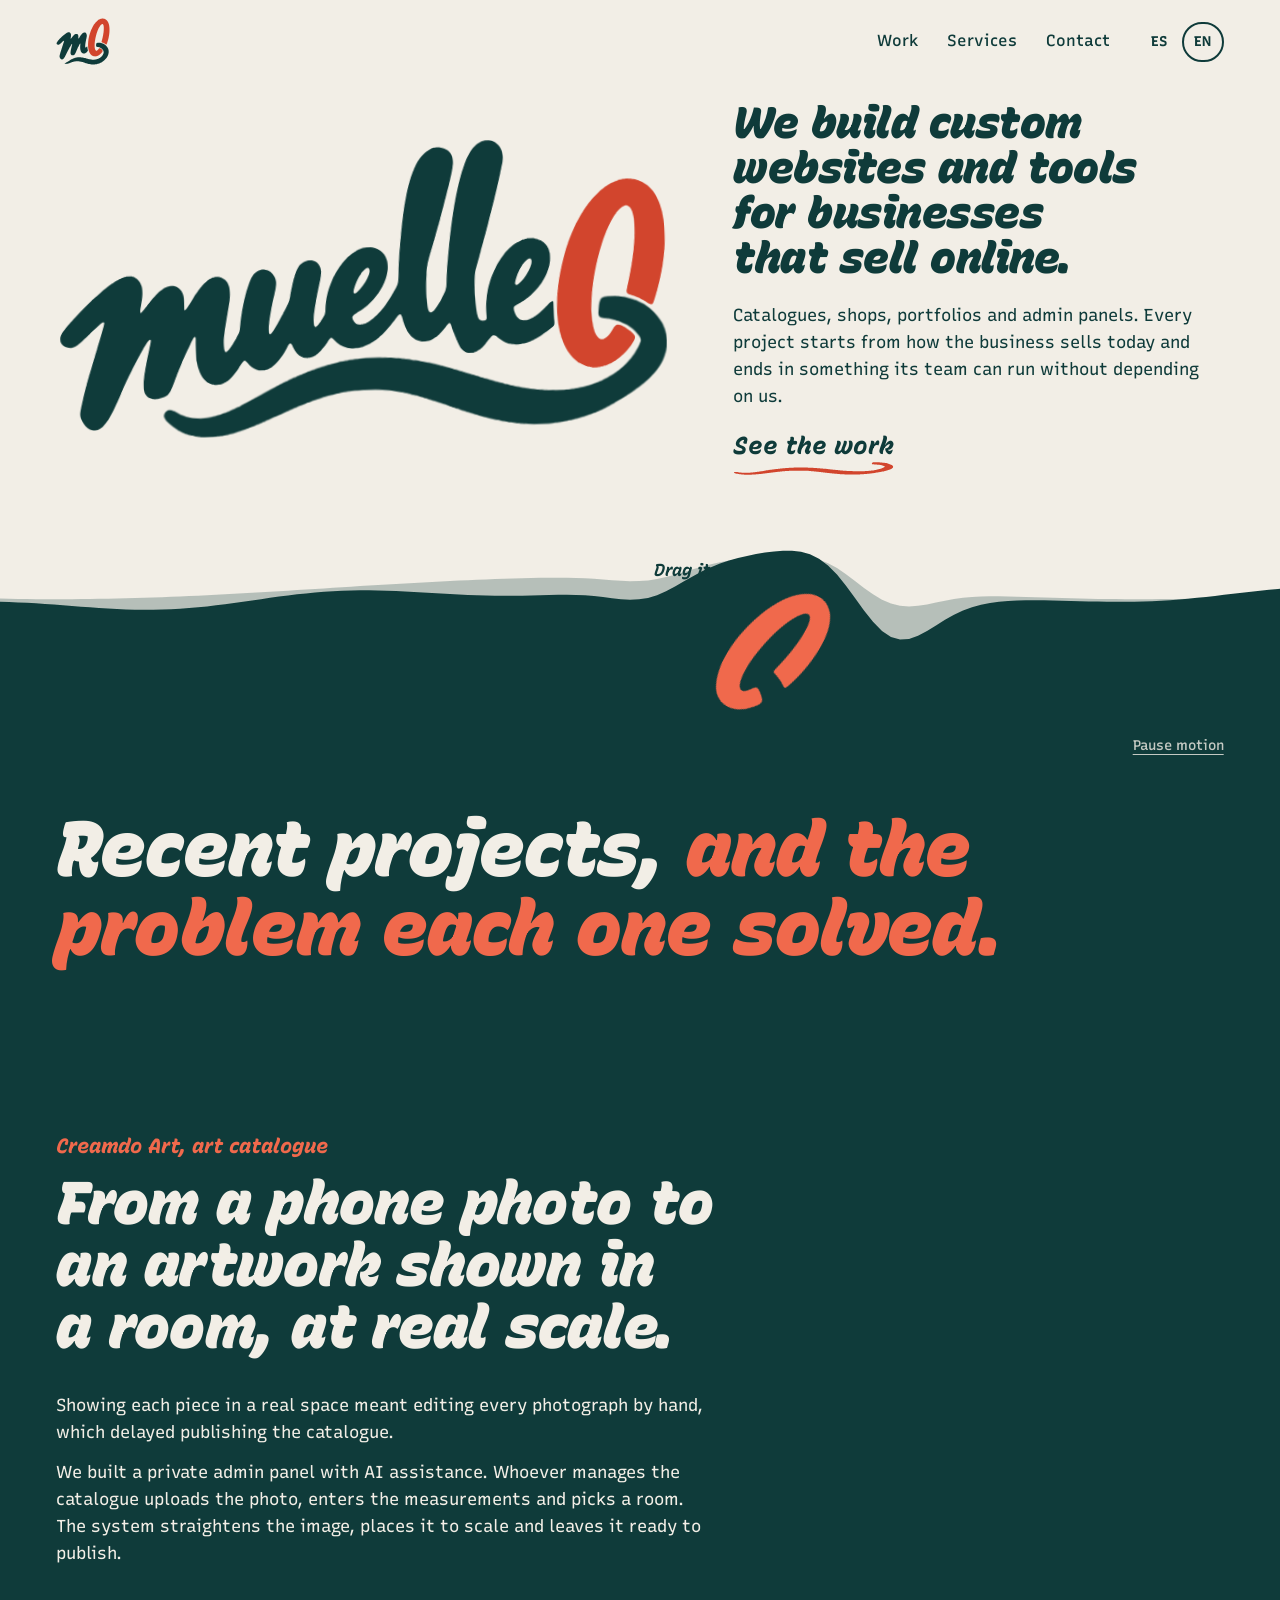
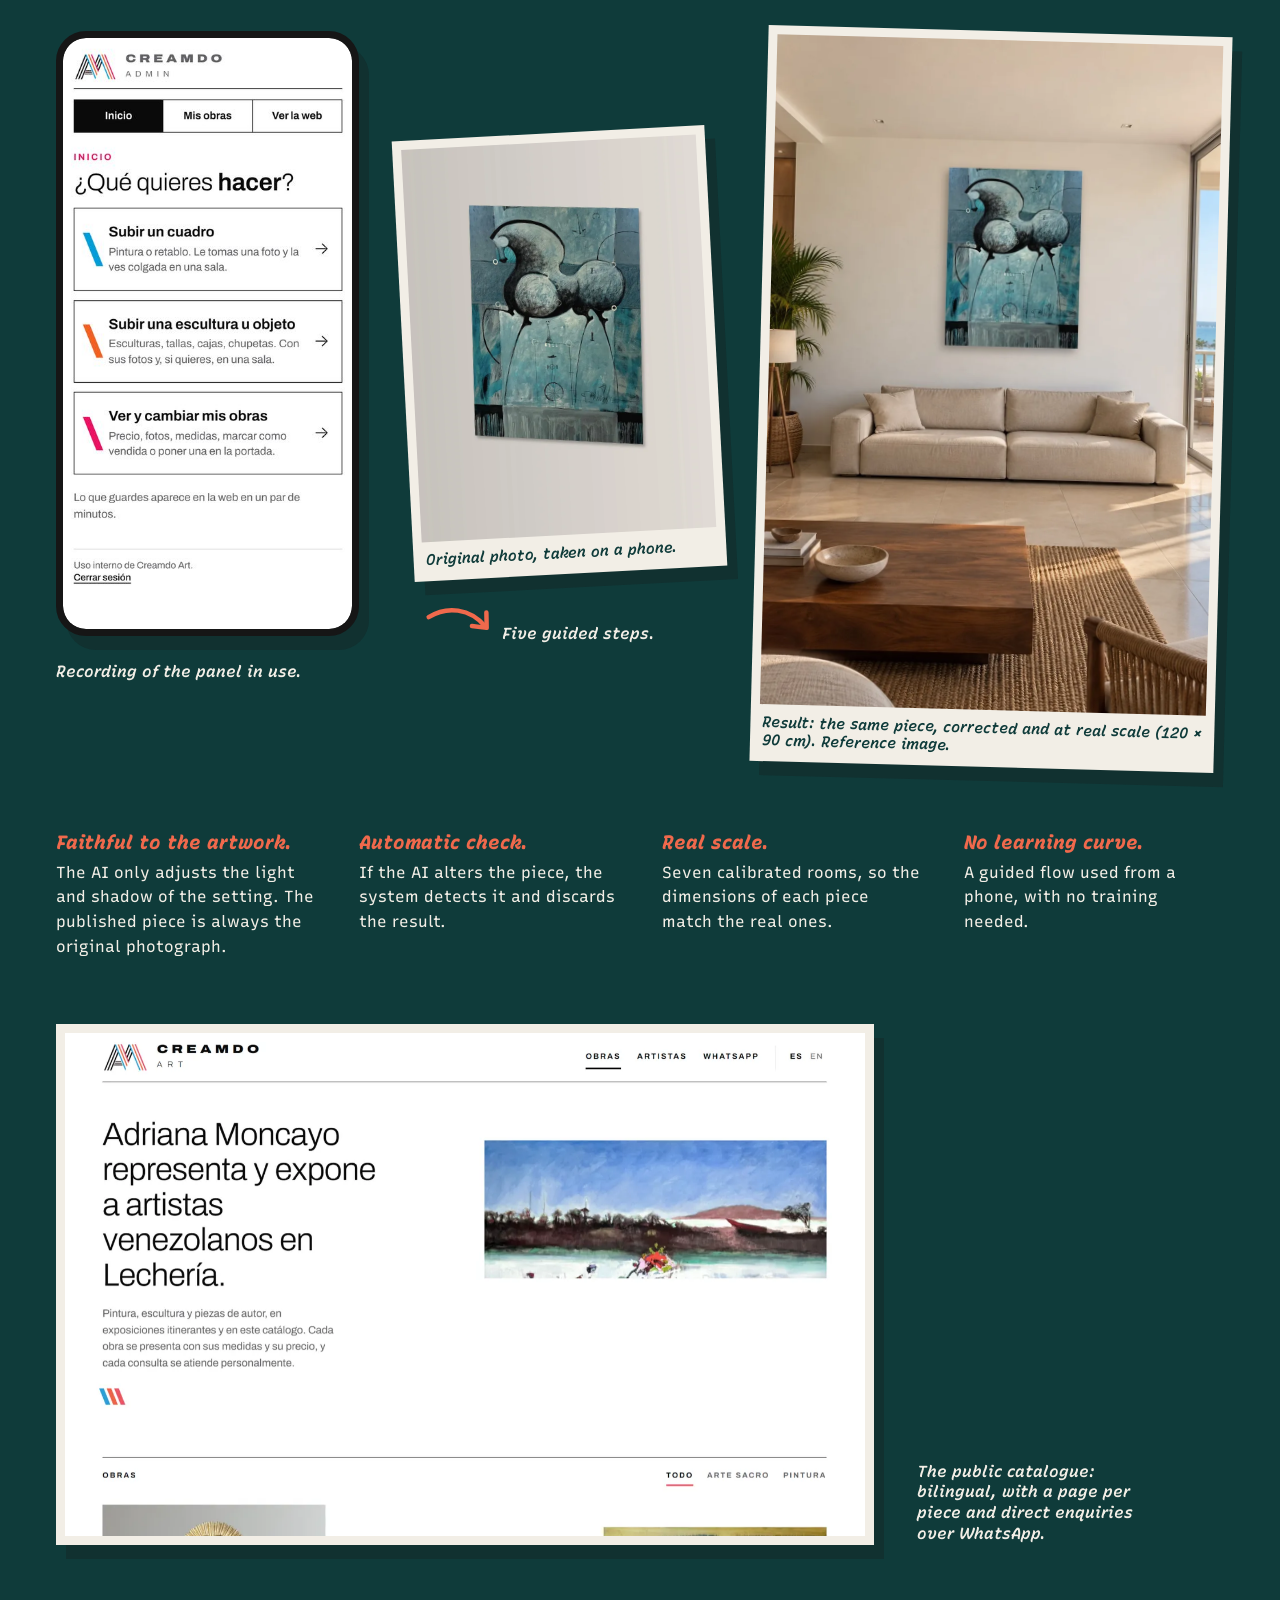
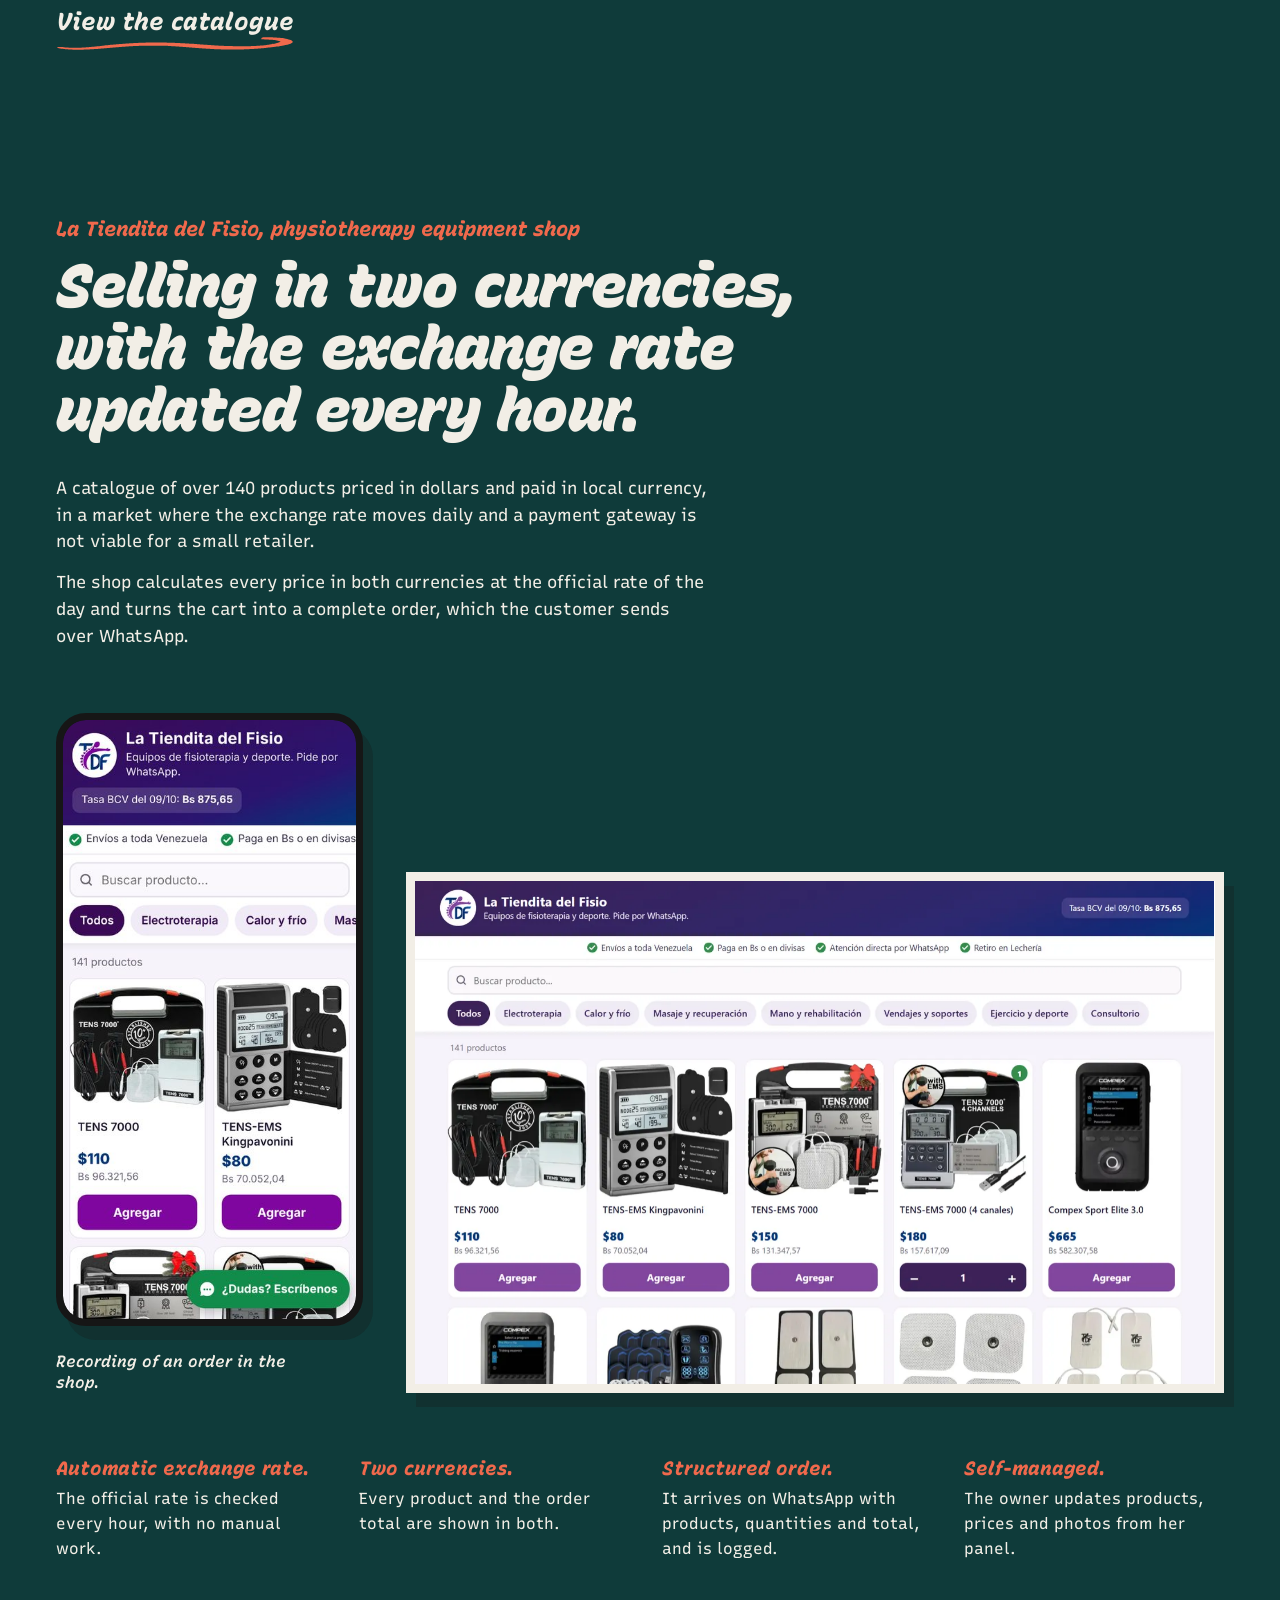
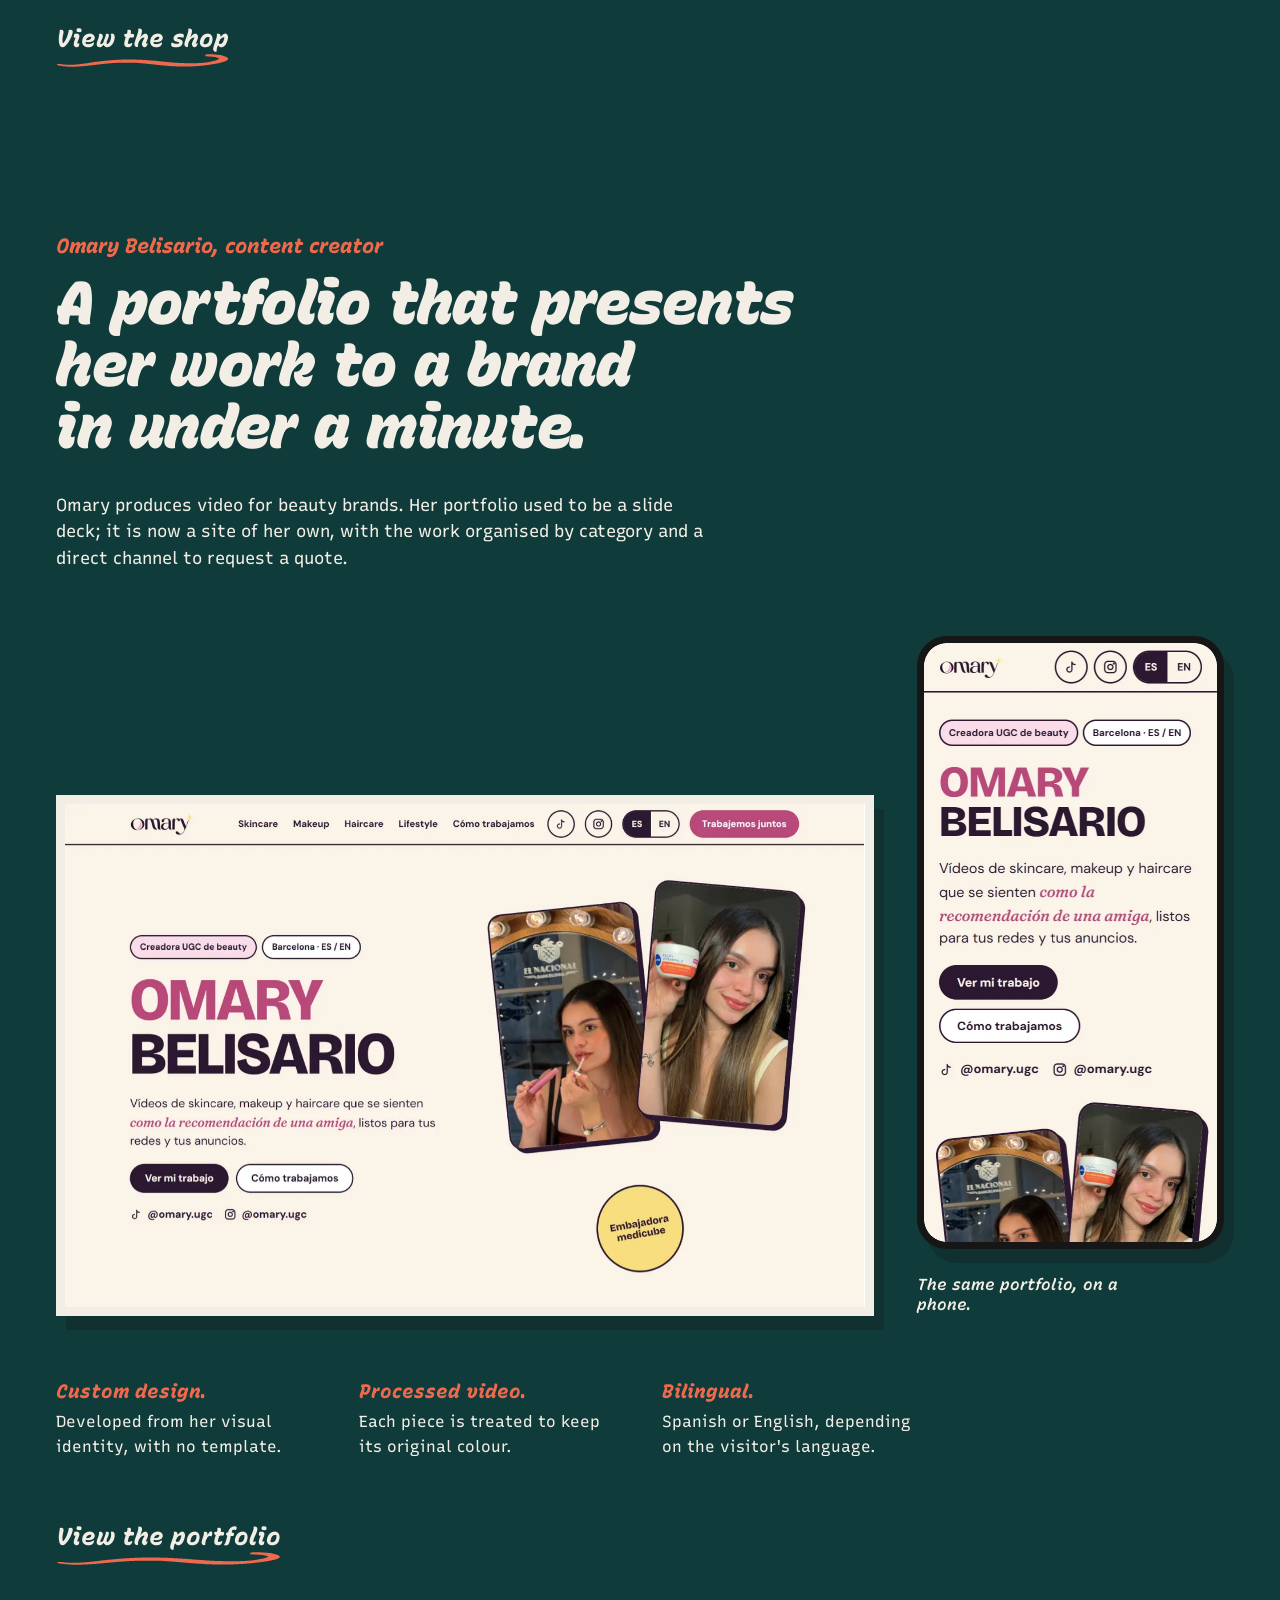
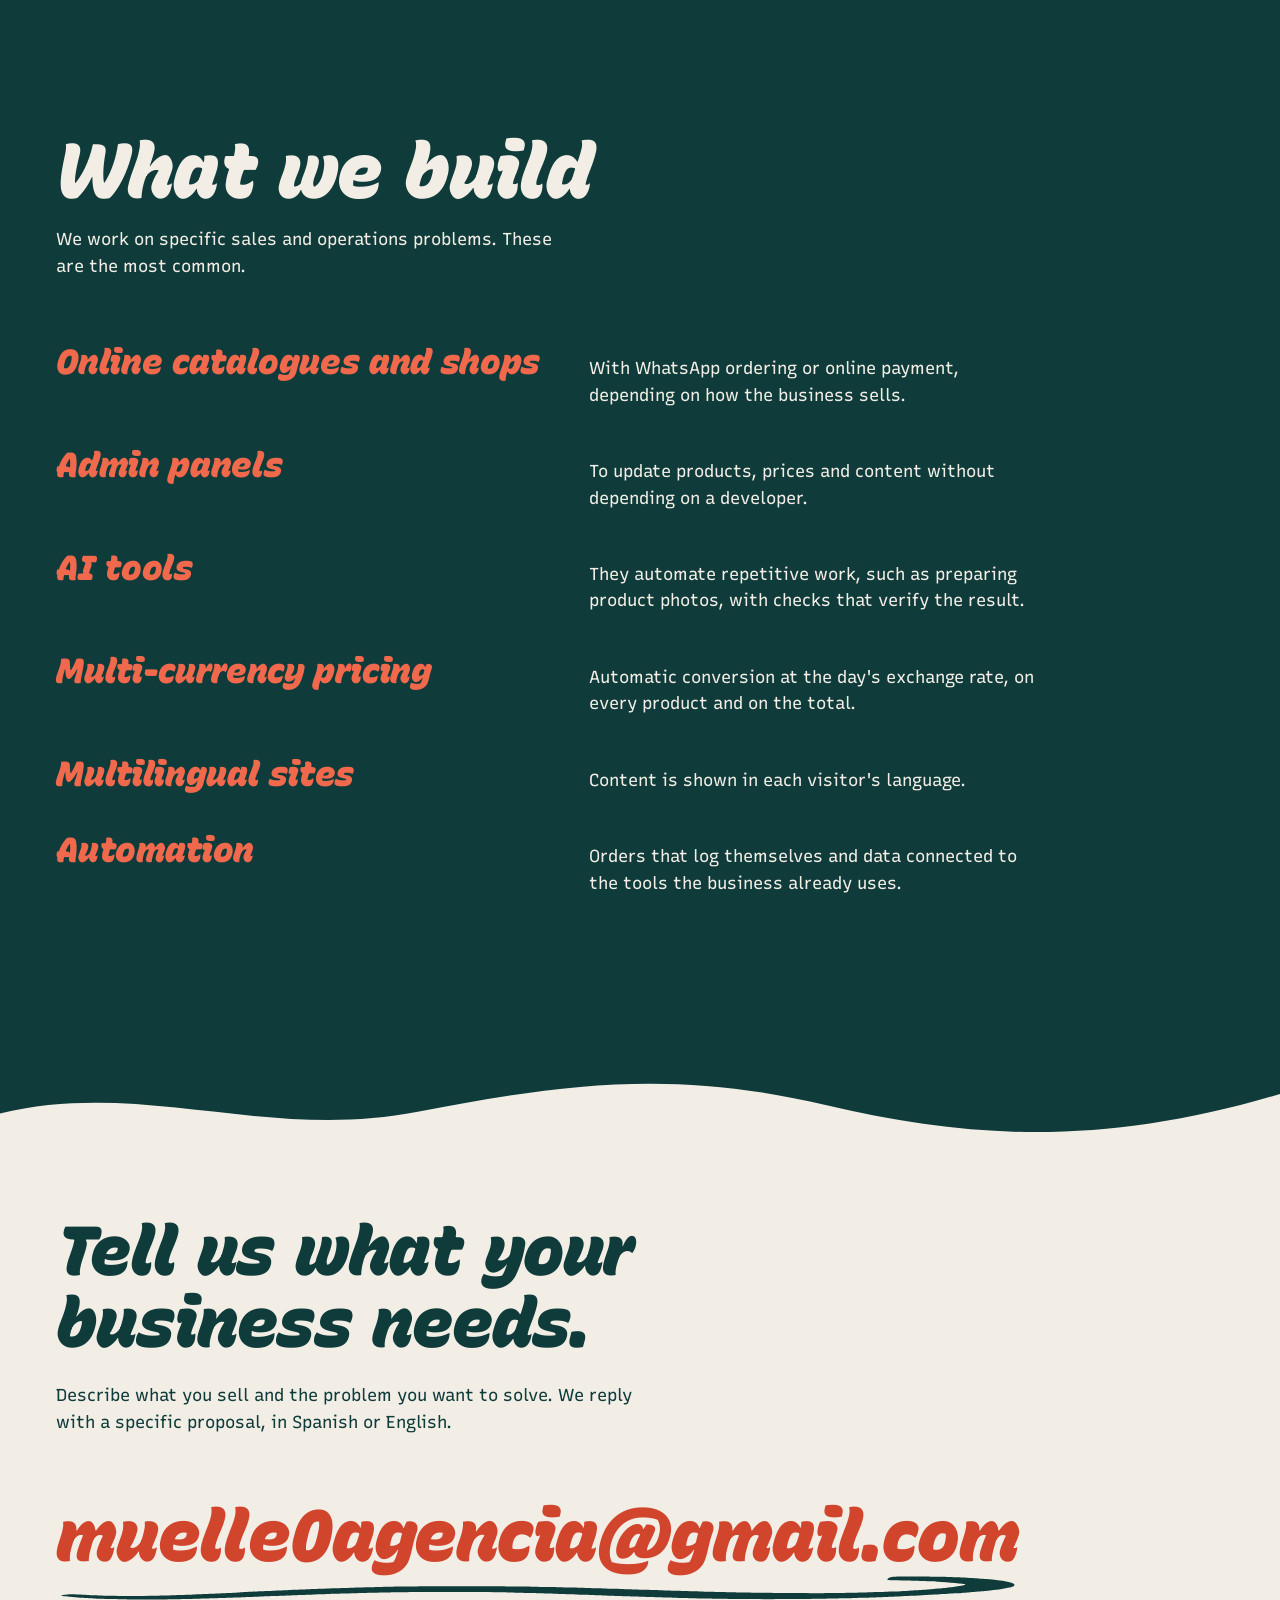
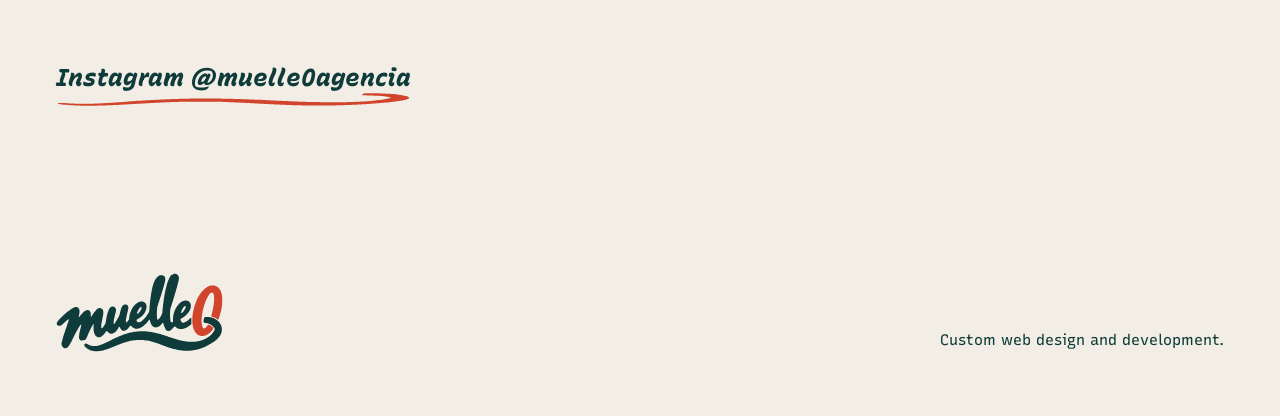
==== commit 6957bcf8: "Capturas: vuelven a moverse siempre que se ven, y arrancan sin espera Co-Authored-By: Claude Opus 5." ====
--- a/en/index.html
+++ b/en/index.html
@@ -21,7 +21,7 @@
 <meta name="twitter:card" content="summary_large_image">
 <script type="application/ld+json">{"@context":"https://schema.org","@type":"ProfessionalService","name":"muelle0","url":"https://muelle0.com/","logo":"https://muelle0.com/marca/icono-180.png","image":"https://muelle0.com/marca/compartir.png","description":"Custom web design and development for businesses that sell online: catalogues, shops, admin panels and AI automation.","email":"muelle0agencia@gmail.com","sameAs":["https://www.instagram.com/muelle0agencia/"],"knowsLanguage":["es","en"]}</script>
 <link rel="preload" href="../fuentes/recursive-brocha.woff2" as="font" type="font/woff2" crossorigin>
-<link rel="stylesheet" href="../estilo.css?v=6">
+<link rel="stylesheet" href="../estilo.css?v=7">
 </head>
 <body>
 <header class="cielo" id="inicio">
@@ -64,18 +64,18 @@
       </div>
       <div class="demo a">
         <div class="col-movil">
-          <figure class="movil"><video data-src="../clips/creamdo-admin.mp4?v=6" poster="../clips/creamdo-admin.jpg?v=6" muted loop playsinline preload="none" aria-label="Recording of the Creamdo admin panel: a photo of a painting is uploaded, its corners are marked, its measurements are entered and it appears hung in a room"></video></figure>
+          <figure class="movil"><video data-src="../clips/creamdo-admin.mp4?v=7" poster="../clips/creamdo-admin.jpg?v=7" muted loop playsinline preload="none" aria-label="Recording of the Creamdo admin panel: a photo of a painting is uploaded, its corners are marked, its measurements are entered and it appears hung in a room"></video></figure>
           <p class="nota" data-i="a.n1">Recording of the panel in use.</p>
         </div>
         <div class="antes">
-          <figure class="papel foto"><img src="../trabajos/creamdo-foto.webp?v=6" width="720" height="960" alt="Photo of a painting taken on a phone, skewed and with the wall around it" loading="lazy"><figcaption data-i="a.c1">Original photo, taken on a phone.</figcaption></figure>
+          <figure class="papel foto"><img src="../trabajos/creamdo-foto.webp?v=7" width="720" height="960" alt="Photo of a painting taken on a phone, skewed and with the wall around it" loading="lazy"><figcaption data-i="a.c1">Original photo, taken on a phone.</figcaption></figure>
           <div class="paso"><svg class="flecha" viewBox="0 0 100 70" aria-hidden="true"><path d="M6 12 C 38 4, 72 18, 86 54"/><path d="M66 46 L 87 56 L 94 33"/></svg><p class="nota" data-i="a.n2">Five guided steps.</p></div>
         </div>
-        <figure class="papel sala"><img src="../trabajos/creamdo-sala.webp?v=6" width="900" height="1350" alt="The same painting, straightened and hung to scale above a sofa in a room with a sea view" loading="lazy"><figcaption data-i="a.c2">Result: the same piece, corrected and at real scale (120 × 90 cm). Reference image.</figcaption></figure>
+        <figure class="papel sala"><img src="../trabajos/creamdo-sala.webp?v=7" width="900" height="1350" alt="The same painting, straightened and hung to scale above a sofa in a room with a sea view" loading="lazy"><figcaption data-i="a.c2">Result: the same piece, corrected and at real scale (120 × 90 cm). Reference image.</figcaption></figure>
       </div>
       <ul class="puntos"><li><p data-i="a.e1"><b>Faithful to the artwork.</b> The AI only adjusts the light and shadow of the setting. The published piece is always the original photograph.</p></li><li><p data-i="a.e2"><b>Automatic check.</b> If the AI alters the piece, the system detects it and discards the result.</p></li><li><p data-i="a.e3"><b>Real scale.</b> Seven calibrated rooms, so the dimensions of each piece match the real ones.</p></li><li><p data-i="a.e4"><b>No learning curve.</b> A guided flow used from a phone, with no training needed.</p></li></ul>
       <div class="demo solo pantallas">
-        <div class="lienzo"><img src="../trabajos/creamdo-pc.webp?v=6" width="1400" height="3970" alt="Scroll through the Creamdo Art site: home, artworks with measurements and price, and services" loading="lazy" decoding="async"></div>
+        <div class="lienzo"><img src="../trabajos/creamdo-pc.webp?v=7" width="1400" height="3970" alt="Scroll through the Creamdo Art site: home, artworks with measurements and price, and services" loading="lazy" decoding="async"></div>
         <p class="nota" data-i="a.w">The public catalogue: bilingual, with a page per piece and direct enquiries over WhatsApp.</p>
       </div>
       <p class="cierre"><a class="ola-enlace" href="https://gforero1.github.io/creamdo/" target="_blank" rel="noopener" data-i="a.ver">View the catalogue</a></p>
@@ -90,10 +90,10 @@
       </div>
       <div class="demo b pantallas">
         <div class="col-movil">
-          <figure class="movil"><video data-src="../clips/fisio-pedido.mp4?v=6" poster="../clips/fisio-pedido.jpg?v=6" muted loop playsinline preload="none" aria-label="Recording of an order in La Tiendita del Fisio: three products are added and the order opens with the total in dollars and local currency"></video></figure>
+          <figure class="movil"><video data-src="../clips/fisio-pedido.mp4?v=7" poster="../clips/fisio-pedido.jpg?v=7" muted loop playsinline preload="none" aria-label="Recording of an order in La Tiendita del Fisio: three products are added and the order opens with the total in dollars and local currency"></video></figure>
           <p class="nota" data-i="b.n0">Recording of an order in the shop.</p>
         </div>
-        <div class="lienzo"><img src="../trabajos/fisio-pc.webp?v=6" width="1400" height="3315" alt="Scroll through La Tiendita del Fisio: search, categories and products priced in two currencies" loading="lazy" decoding="async"></div>
+        <div class="lienzo"><img src="../trabajos/fisio-pc.webp?v=7" width="1400" height="3315" alt="Scroll through La Tiendita del Fisio: search, categories and products priced in two currencies" loading="lazy" decoding="async"></div>
       </div>
       <ul class="puntos"><li><p data-i="b.n1"><b>Automatic exchange rate.</b> The official rate is checked every hour, with no manual work.</p></li><li><p data-i="b.n2"><b>Two currencies.</b> Every product and the order total are shown in both.</p></li><li><p data-i="b.n3"><b>Structured order.</b> It arrives on WhatsApp with products, quantities and total, and is logged.</p></li><li><p data-i="b.n4"><b>Self-managed.</b> The owner updates products, prices and photos from her panel.</p></li></ul>
       <p class="cierre"><a class="ola-enlace" href="https://gforero1.github.io/latienditadelfisio/" target="_blank" rel="noopener" data-i="b.ver">View the shop</a></p>
@@ -106,9 +106,9 @@
         <p data-i="c.p1">Omary produces video for beauty brands. Her portfolio used to be a slide deck; it is now a site of her own, with the work organised by category and a direct channel to request a quote.</p>
       </div>
       <div class="demo c pantallas">
-        <div class="lienzo"><img src="../trabajos/omary-pc.webp?v=6" width="1400" height="3971" alt="Scroll through Omary Belisario's portfolio on desktop: home, about and videos by category" loading="lazy" decoding="async"></div>
+        <div class="lienzo"><img src="../trabajos/omary-pc.webp?v=7" width="1400" height="3971" alt="Scroll through Omary Belisario's portfolio on desktop: home, about and videos by category" loading="lazy" decoding="async"></div>
         <div class="col-movil">
-          <figure class="movil"><div class="lienzo"><img src="../trabajos/omary-movil.webp?v=6" width="585" height="5447" alt="Scroll through Omary Belisario's portfolio on a phone" loading="lazy" decoding="async"></div></figure>
+          <figure class="movil"><div class="lienzo"><img src="../trabajos/omary-movil.webp?v=7" width="585" height="5447" alt="Scroll through Omary Belisario's portfolio on a phone" loading="lazy" decoding="async"></div></figure>
           <p class="nota" data-i="c.n0">The same portfolio, on a phone.</p>
         </div>
       </div>
@@ -144,6 +144,6 @@
     </footer>
   </section>
 </main>
-<script src="../muelle.js?v=6" defer></script>
+<script src="../muelle.js?v=7" defer></script>
 </body>
 </html>
--- a/estilo.css
+++ b/estilo.css
@@ -108,14 +108,13 @@
 
 /* Captura de escritorio: recta, con marco de papel */
 .lienzo{position:relative;overflow:hidden;aspect-ratio:16/10.2;background:#fff;border:9px solid var(--crema);box-shadow:var(--sombra)}
-.lienzo img{width:100%}
-.viva .lienzo img{will-change:transform} /* la capa solo existe mientras la captura está en pantalla */
+.lienzo img{width:100%;will-change:transform}
 @media (prefers-reduced-motion:no-preference){
-  .lienzo img{animation:recorre var(--seg,30s) cubic-bezier(.45,0,.55,1) infinite alternate;animation-play-state:paused}
+  .lienzo img{animation:recorre var(--seg,30s) linear infinite alternate;animation-play-state:paused}
   .viva .lienzo img{animation-play-state:running}
   .quieto .lienzo img{animation-play-state:paused}
 }
-@keyframes recorre{from{transform:translateY(0)}to{transform:translateY(calc(-100% + var(--alto,300px)))}}
+@keyframes recorre{0%,2%{transform:translateY(0)}98%,100%{transform:translateY(calc(-100% + var(--alto,300px)))}}
 
 /* Papel: fotos sueltas, las únicas piezas inclinadas */
 .papel{background:var(--crema);padding:9px 9px 0;box-shadow:var(--sombra)}
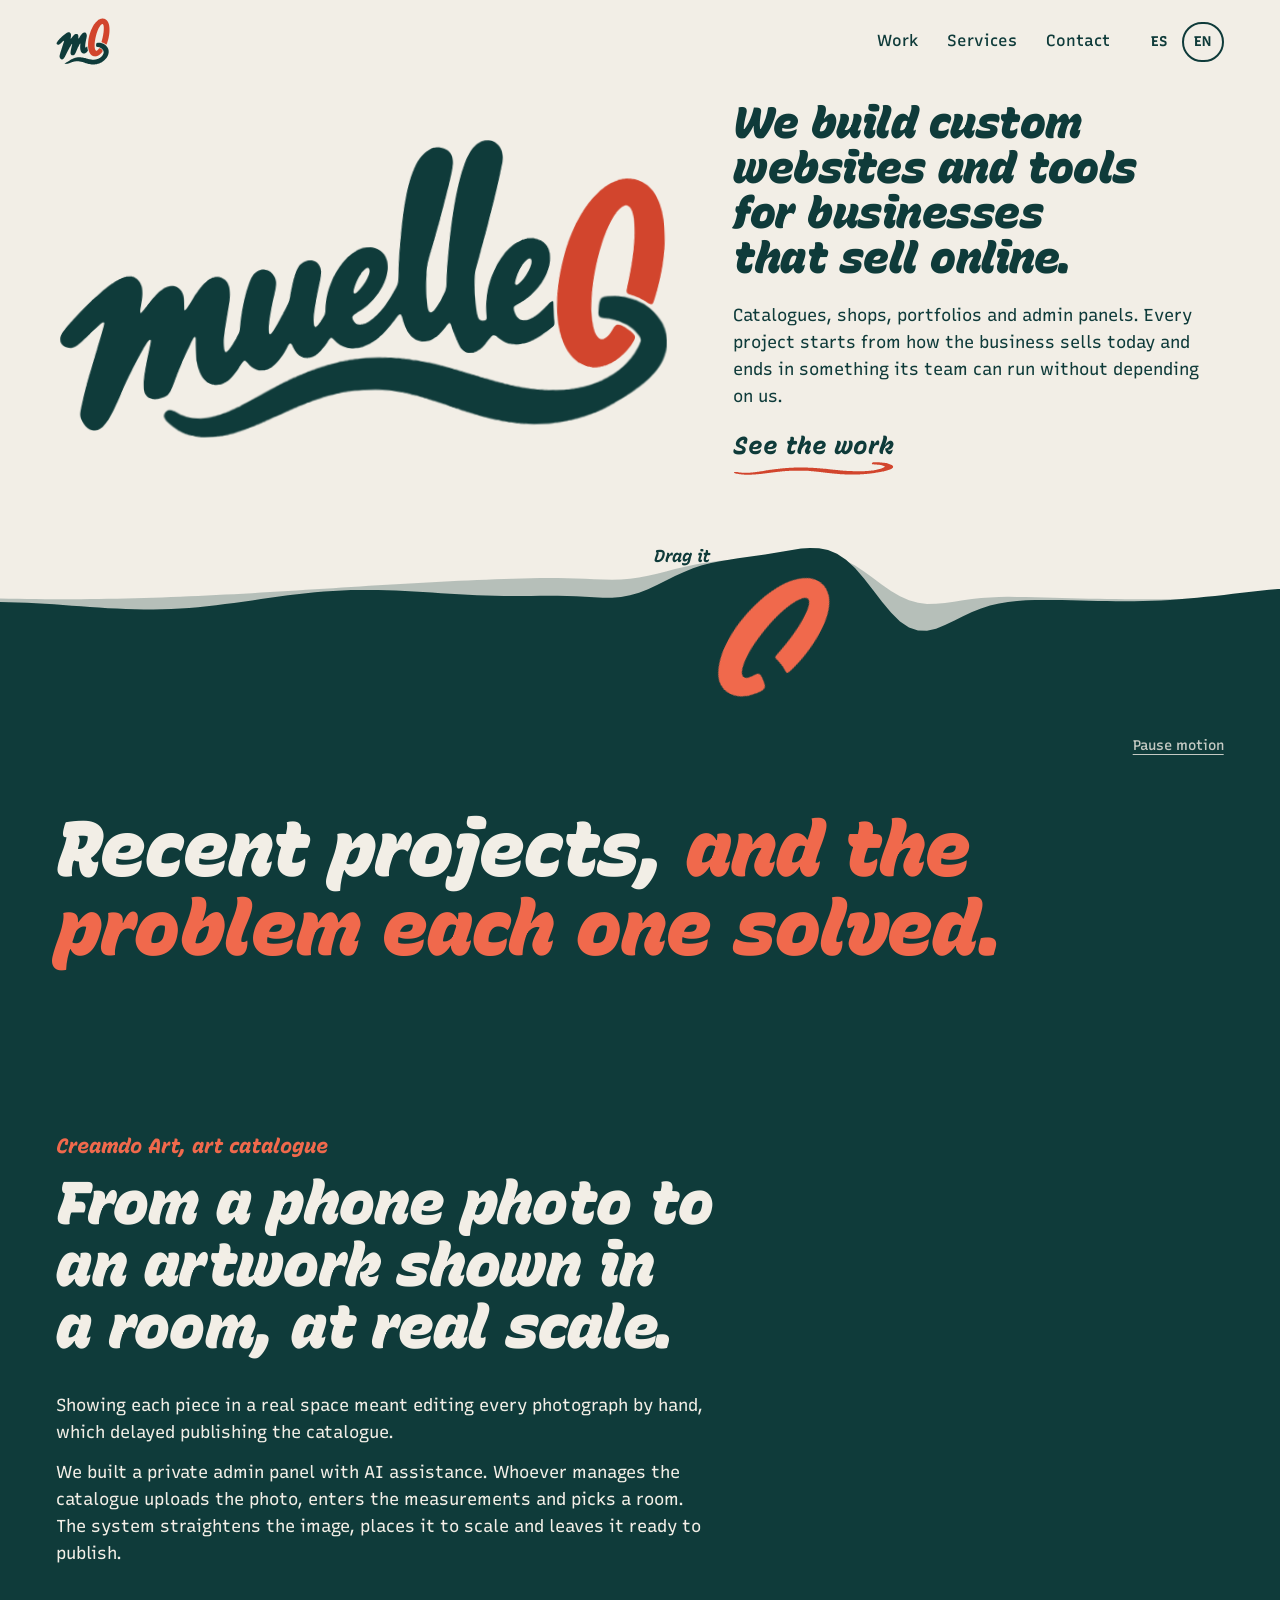
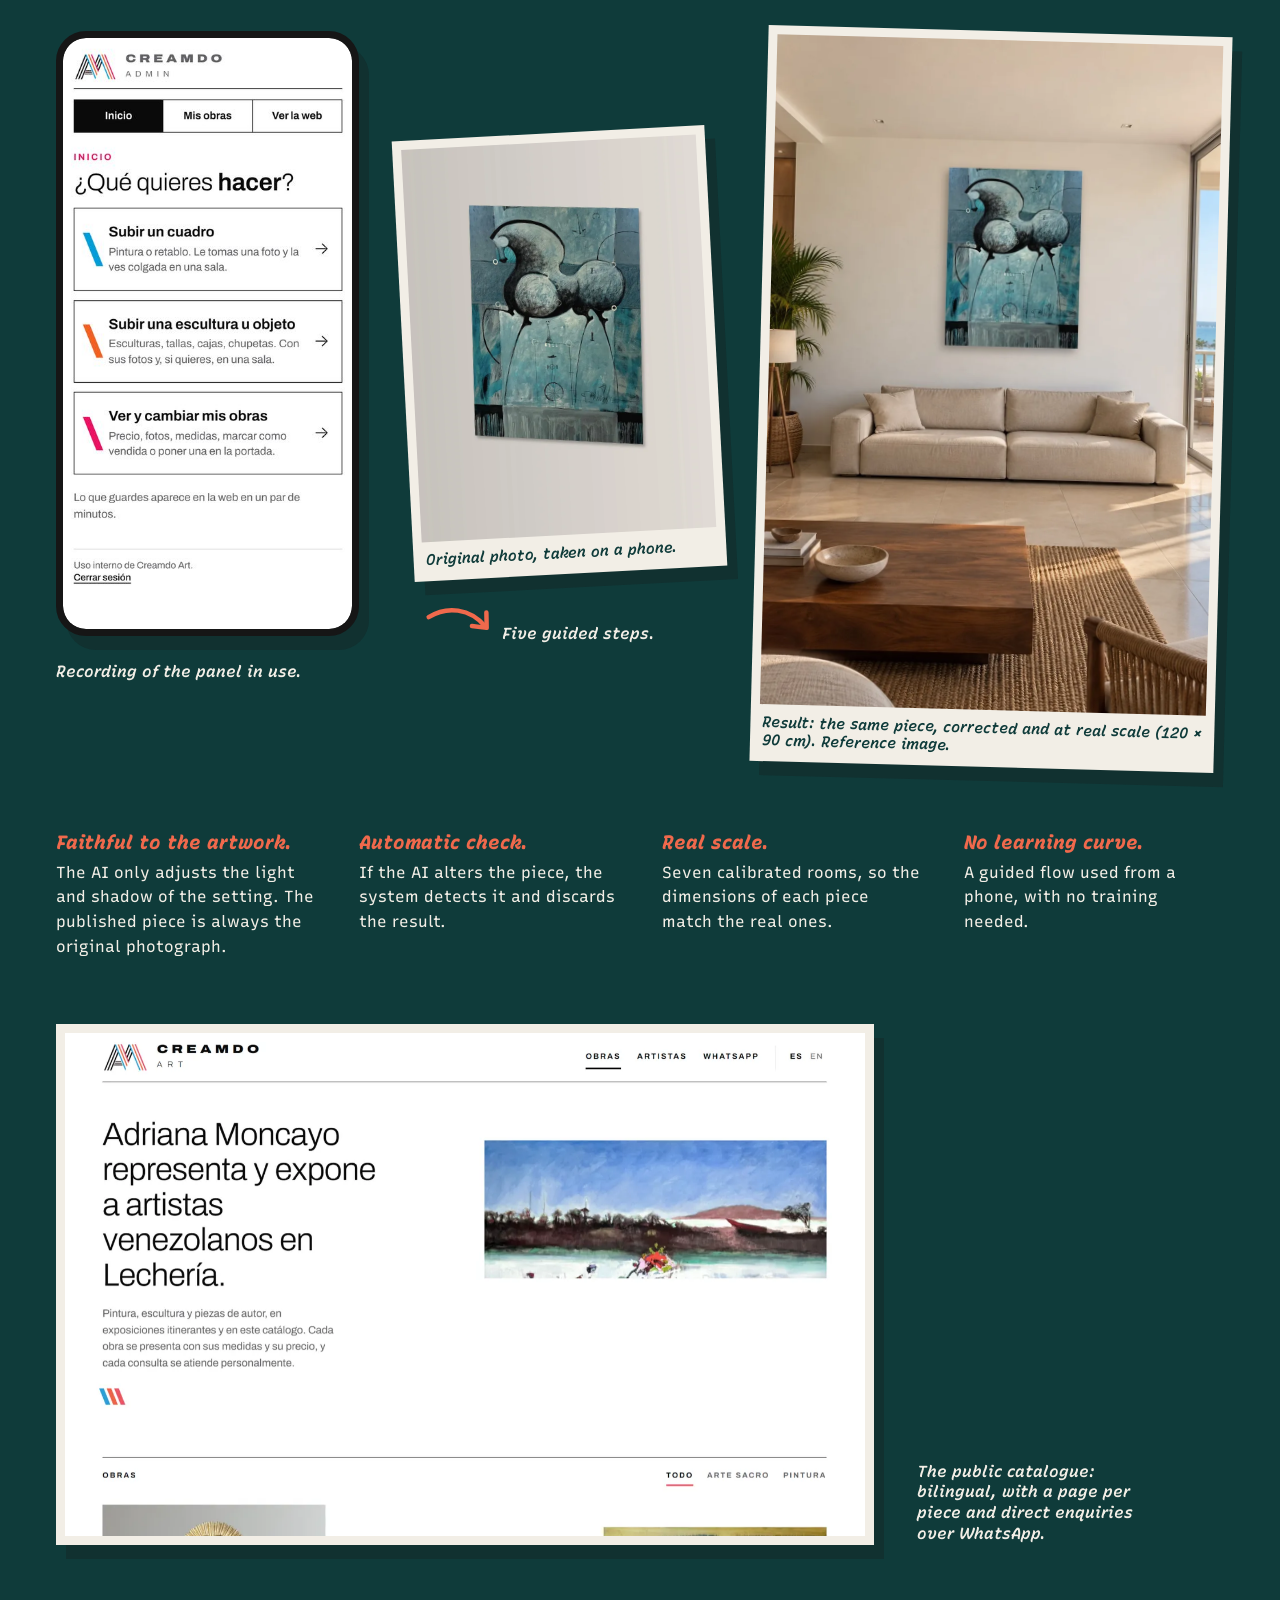
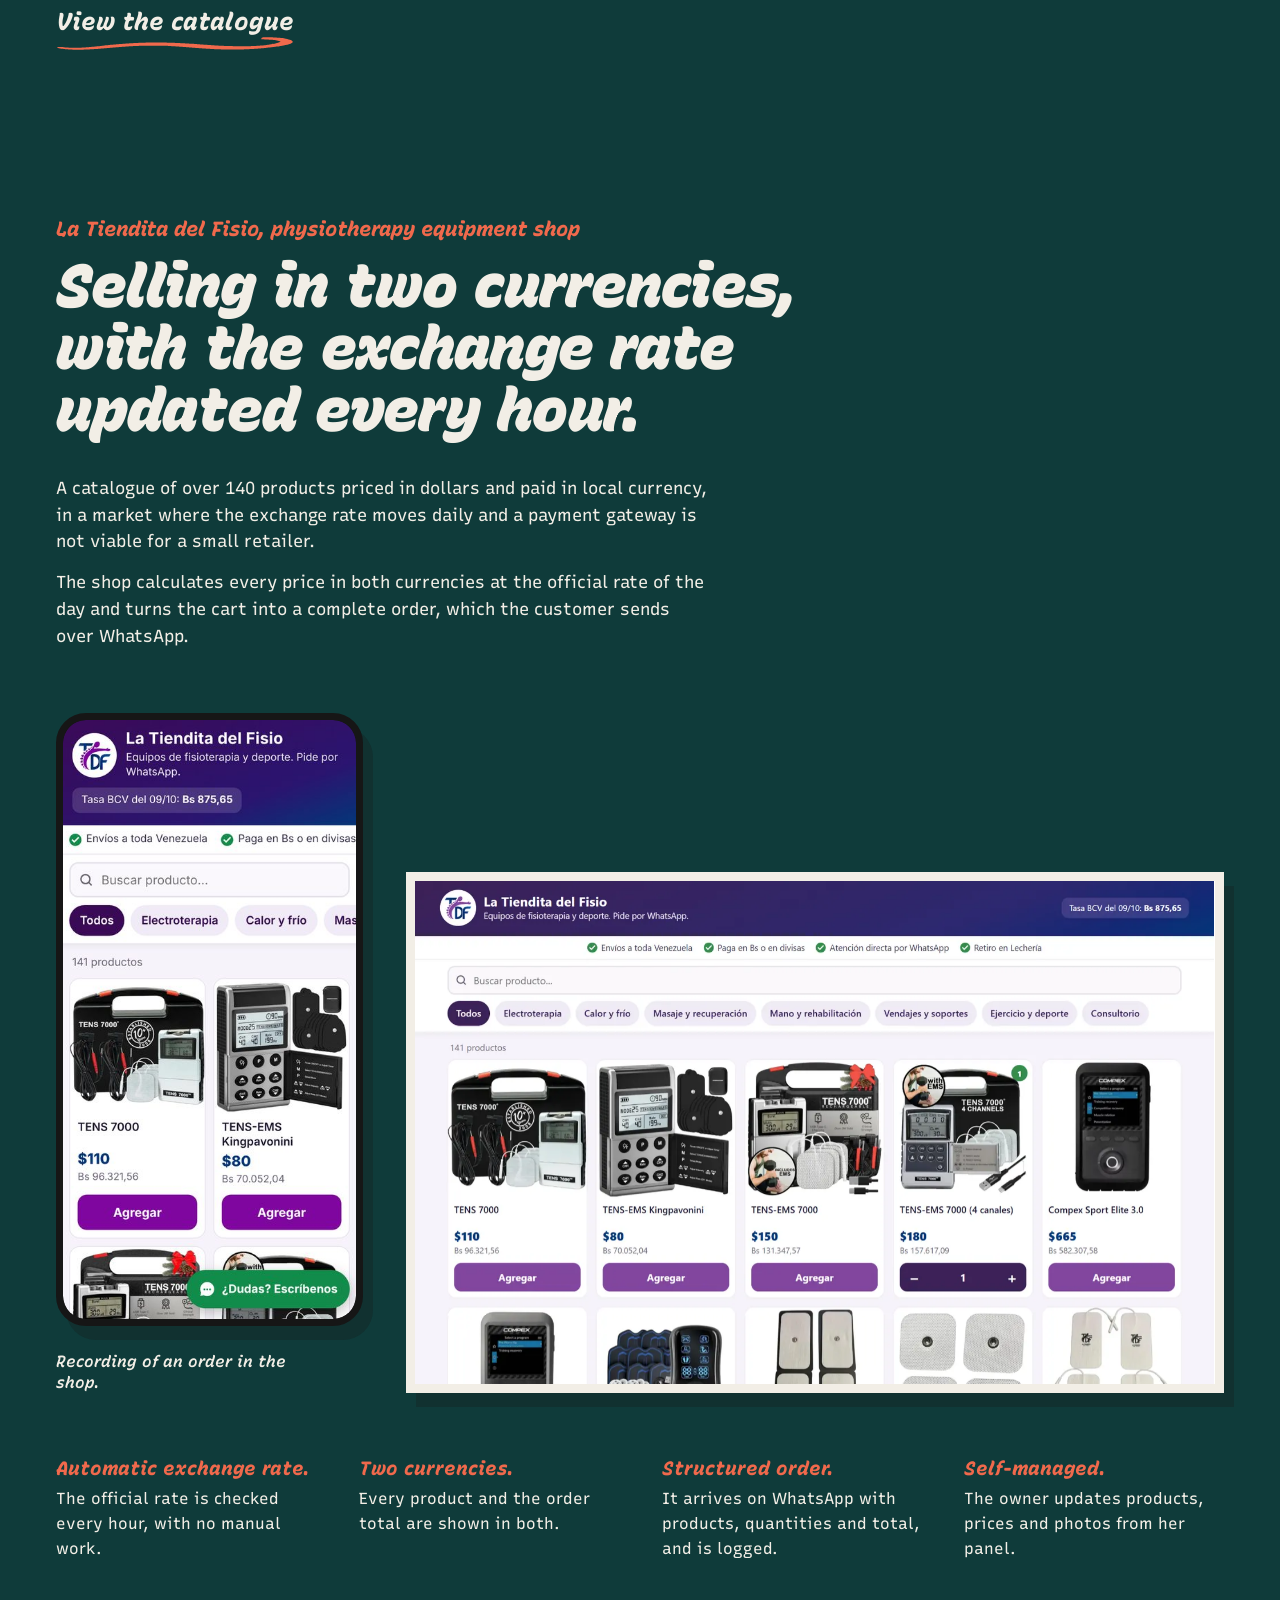
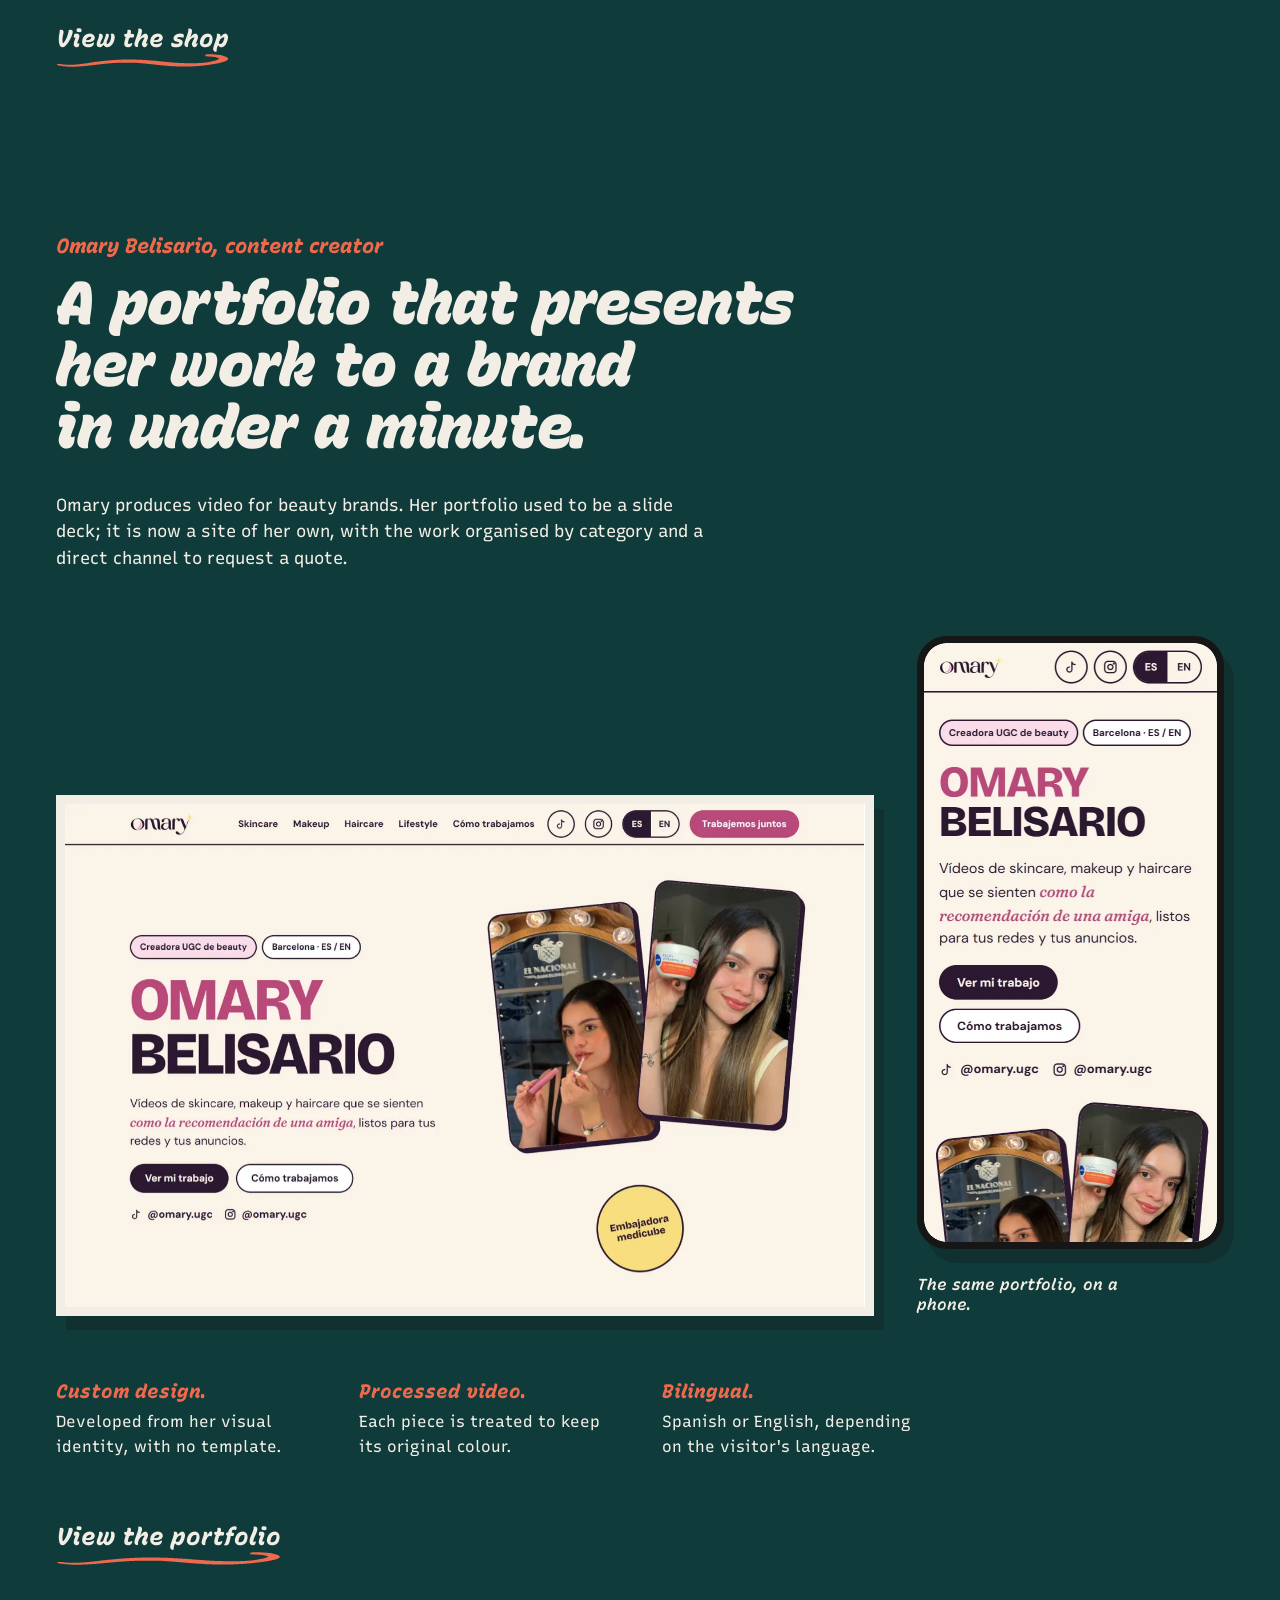
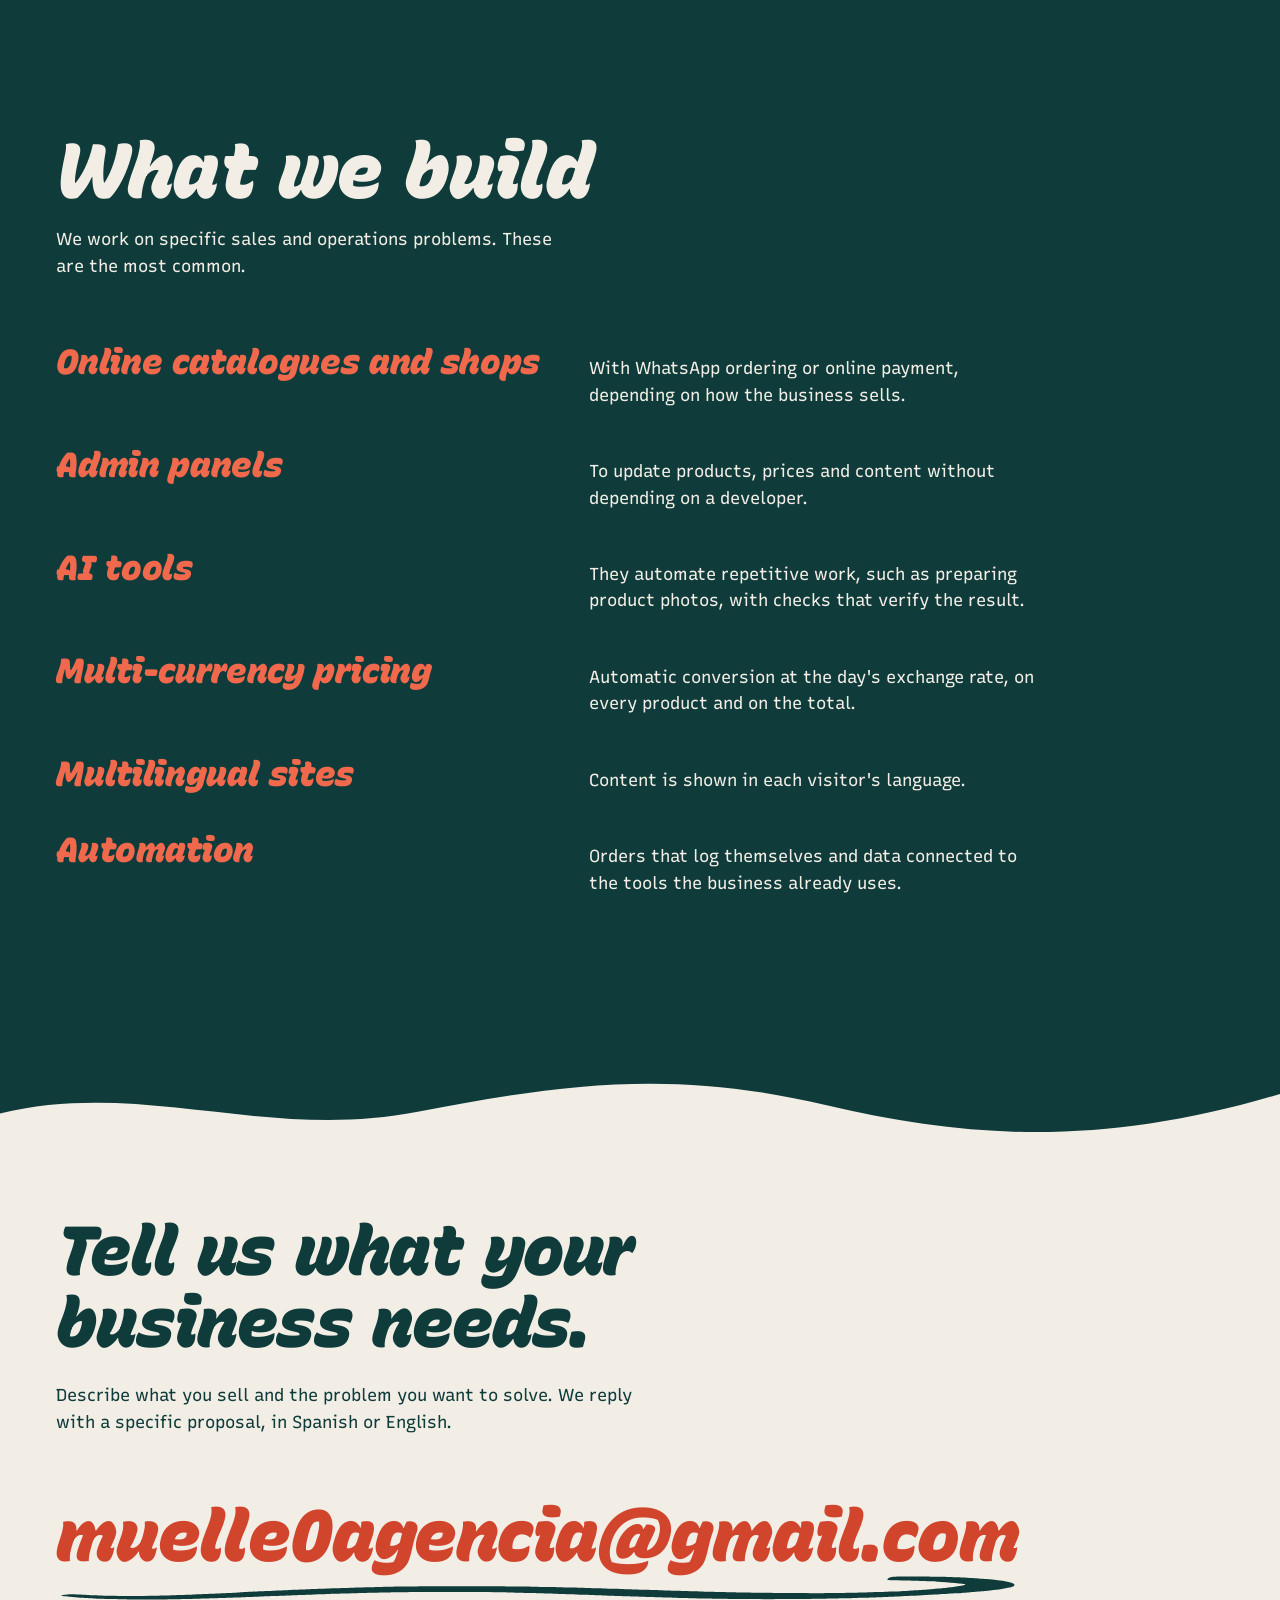
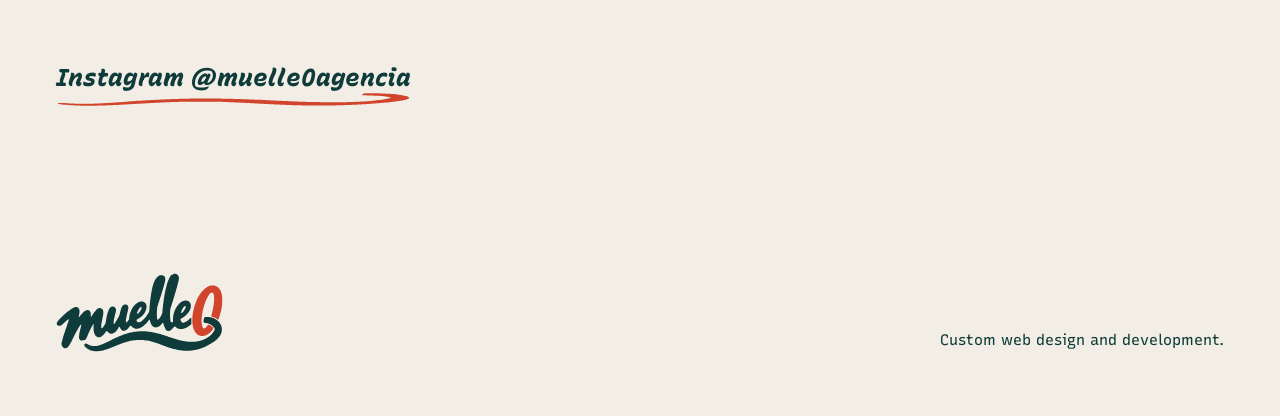
==== commit f2555c21: "Clips: reintentar la reproducción cuando el vídeo ya cargó (iPhone) Co-Authored-By: Claude Opus 5.5 " ====
--- a/en/index.html
+++ b/en/index.html
@@ -21,7 +21,7 @@
 <meta name="twitter:card" content="summary_large_image">
 <script type="application/ld+json">{"@context":"https://schema.org","@type":"ProfessionalService","name":"muelle0","url":"https://muelle0.com/","logo":"https://muelle0.com/marca/icono-180.png","image":"https://muelle0.com/marca/compartir.png","description":"Custom web design and development for businesses that sell online: catalogues, shops, admin panels and AI automation.","email":"muelle0agencia@gmail.com","sameAs":["https://www.instagram.com/muelle0agencia/"],"knowsLanguage":["es","en"]}</script>
 <link rel="preload" href="../fuentes/recursive-brocha.woff2" as="font" type="font/woff2" crossorigin>
-<link rel="stylesheet" href="../estilo.css?v=7">
+<link rel="stylesheet" href="../estilo.css?v=8">
 </head>
 <body>
 <header class="cielo" id="inicio">
@@ -64,18 +64,18 @@
       </div>
       <div class="demo a">
         <div class="col-movil">
-          <figure class="movil"><video data-src="../clips/creamdo-admin.mp4?v=7" poster="../clips/creamdo-admin.jpg?v=7" muted loop playsinline preload="none" aria-label="Recording of the Creamdo admin panel: a photo of a painting is uploaded, its corners are marked, its measurements are entered and it appears hung in a room"></video></figure>
+          <figure class="movil"><video data-src="../clips/creamdo-admin.mp4?v=8" poster="../clips/creamdo-admin.jpg?v=8" muted loop playsinline preload="none" aria-label="Recording of the Creamdo admin panel: a photo of a painting is uploaded, its corners are marked, its measurements are entered and it appears hung in a room"></video></figure>
           <p class="nota" data-i="a.n1">Recording of the panel in use.</p>
         </div>
         <div class="antes">
-          <figure class="papel foto"><img src="../trabajos/creamdo-foto.webp?v=7" width="720" height="960" alt="Photo of a painting taken on a phone, skewed and with the wall around it" loading="lazy"><figcaption data-i="a.c1">Original photo, taken on a phone.</figcaption></figure>
+          <figure class="papel foto"><img src="../trabajos/creamdo-foto.webp?v=8" width="720" height="960" alt="Photo of a painting taken on a phone, skewed and with the wall around it" loading="lazy"><figcaption data-i="a.c1">Original photo, taken on a phone.</figcaption></figure>
           <div class="paso"><svg class="flecha" viewBox="0 0 100 70" aria-hidden="true"><path d="M6 12 C 38 4, 72 18, 86 54"/><path d="M66 46 L 87 56 L 94 33"/></svg><p class="nota" data-i="a.n2">Five guided steps.</p></div>
         </div>
-        <figure class="papel sala"><img src="../trabajos/creamdo-sala.webp?v=7" width="900" height="1350" alt="The same painting, straightened and hung to scale above a sofa in a room with a sea view" loading="lazy"><figcaption data-i="a.c2">Result: the same piece, corrected and at real scale (120 × 90 cm). Reference image.</figcaption></figure>
+        <figure class="papel sala"><img src="../trabajos/creamdo-sala.webp?v=8" width="900" height="1350" alt="The same painting, straightened and hung to scale above a sofa in a room with a sea view" loading="lazy"><figcaption data-i="a.c2">Result: the same piece, corrected and at real scale (120 × 90 cm). Reference image.</figcaption></figure>
       </div>
       <ul class="puntos"><li><p data-i="a.e1"><b>Faithful to the artwork.</b> The AI only adjusts the light and shadow of the setting. The published piece is always the original photograph.</p></li><li><p data-i="a.e2"><b>Automatic check.</b> If the AI alters the piece, the system detects it and discards the result.</p></li><li><p data-i="a.e3"><b>Real scale.</b> Seven calibrated rooms, so the dimensions of each piece match the real ones.</p></li><li><p data-i="a.e4"><b>No learning curve.</b> A guided flow used from a phone, with no training needed.</p></li></ul>
       <div class="demo solo pantallas">
-        <div class="lienzo"><img src="../trabajos/creamdo-pc.webp?v=7" width="1400" height="3970" alt="Scroll through the Creamdo Art site: home, artworks with measurements and price, and services" loading="lazy" decoding="async"></div>
+        <div class="lienzo"><img src="../trabajos/creamdo-pc.webp?v=8" width="1400" height="3970" alt="Scroll through the Creamdo Art site: home, artworks with measurements and price, and services" loading="lazy" decoding="async"></div>
         <p class="nota" data-i="a.w">The public catalogue: bilingual, with a page per piece and direct enquiries over WhatsApp.</p>
       </div>
       <p class="cierre"><a class="ola-enlace" href="https://gforero1.github.io/creamdo/" target="_blank" rel="noopener" data-i="a.ver">View the catalogue</a></p>
@@ -90,10 +90,10 @@
       </div>
       <div class="demo b pantallas">
         <div class="col-movil">
-          <figure class="movil"><video data-src="../clips/fisio-pedido.mp4?v=7" poster="../clips/fisio-pedido.jpg?v=7" muted loop playsinline preload="none" aria-label="Recording of an order in La Tiendita del Fisio: three products are added and the order opens with the total in dollars and local currency"></video></figure>
+          <figure class="movil"><video data-src="../clips/fisio-pedido.mp4?v=8" poster="../clips/fisio-pedido.jpg?v=8" muted loop playsinline preload="none" aria-label="Recording of an order in La Tiendita del Fisio: three products are added and the order opens with the total in dollars and local currency"></video></figure>
           <p class="nota" data-i="b.n0">Recording of an order in the shop.</p>
         </div>
-        <div class="lienzo"><img src="../trabajos/fisio-pc.webp?v=7" width="1400" height="3315" alt="Scroll through La Tiendita del Fisio: search, categories and products priced in two currencies" loading="lazy" decoding="async"></div>
+        <div class="lienzo"><img src="../trabajos/fisio-pc.webp?v=8" width="1400" height="3315" alt="Scroll through La Tiendita del Fisio: search, categories and products priced in two currencies" loading="lazy" decoding="async"></div>
       </div>
       <ul class="puntos"><li><p data-i="b.n1"><b>Automatic exchange rate.</b> The official rate is checked every hour, with no manual work.</p></li><li><p data-i="b.n2"><b>Two currencies.</b> Every product and the order total are shown in both.</p></li><li><p data-i="b.n3"><b>Structured order.</b> It arrives on WhatsApp with products, quantities and total, and is logged.</p></li><li><p data-i="b.n4"><b>Self-managed.</b> The owner updates products, prices and photos from her panel.</p></li></ul>
       <p class="cierre"><a class="ola-enlace" href="https://gforero1.github.io/latienditadelfisio/" target="_blank" rel="noopener" data-i="b.ver">View the shop</a></p>
@@ -106,9 +106,9 @@
         <p data-i="c.p1">Omary produces video for beauty brands. Her portfolio used to be a slide deck; it is now a site of her own, with the work organised by category and a direct channel to request a quote.</p>
       </div>
       <div class="demo c pantallas">
-        <div class="lienzo"><img src="../trabajos/omary-pc.webp?v=7" width="1400" height="3971" alt="Scroll through Omary Belisario's portfolio on desktop: home, about and videos by category" loading="lazy" decoding="async"></div>
+        <div class="lienzo"><img src="../trabajos/omary-pc.webp?v=8" width="1400" height="3971" alt="Scroll through Omary Belisario's portfolio on desktop: home, about and videos by category" loading="lazy" decoding="async"></div>
         <div class="col-movil">
-          <figure class="movil"><div class="lienzo"><img src="../trabajos/omary-movil.webp?v=7" width="585" height="5447" alt="Scroll through Omary Belisario's portfolio on a phone" loading="lazy" decoding="async"></div></figure>
+          <figure class="movil"><div class="lienzo"><img src="../trabajos/omary-movil.webp?v=8" width="585" height="5447" alt="Scroll through Omary Belisario's portfolio on a phone" loading="lazy" decoding="async"></div></figure>
           <p class="nota" data-i="c.n0">The same portfolio, on a phone.</p>
         </div>
       </div>
@@ -144,6 +144,6 @@
     </footer>
   </section>
 </main>
-<script src="../muelle.js?v=7" defer></script>
+<script src="../muelle.js?v=8" defer></script>
 </body>
 </html>
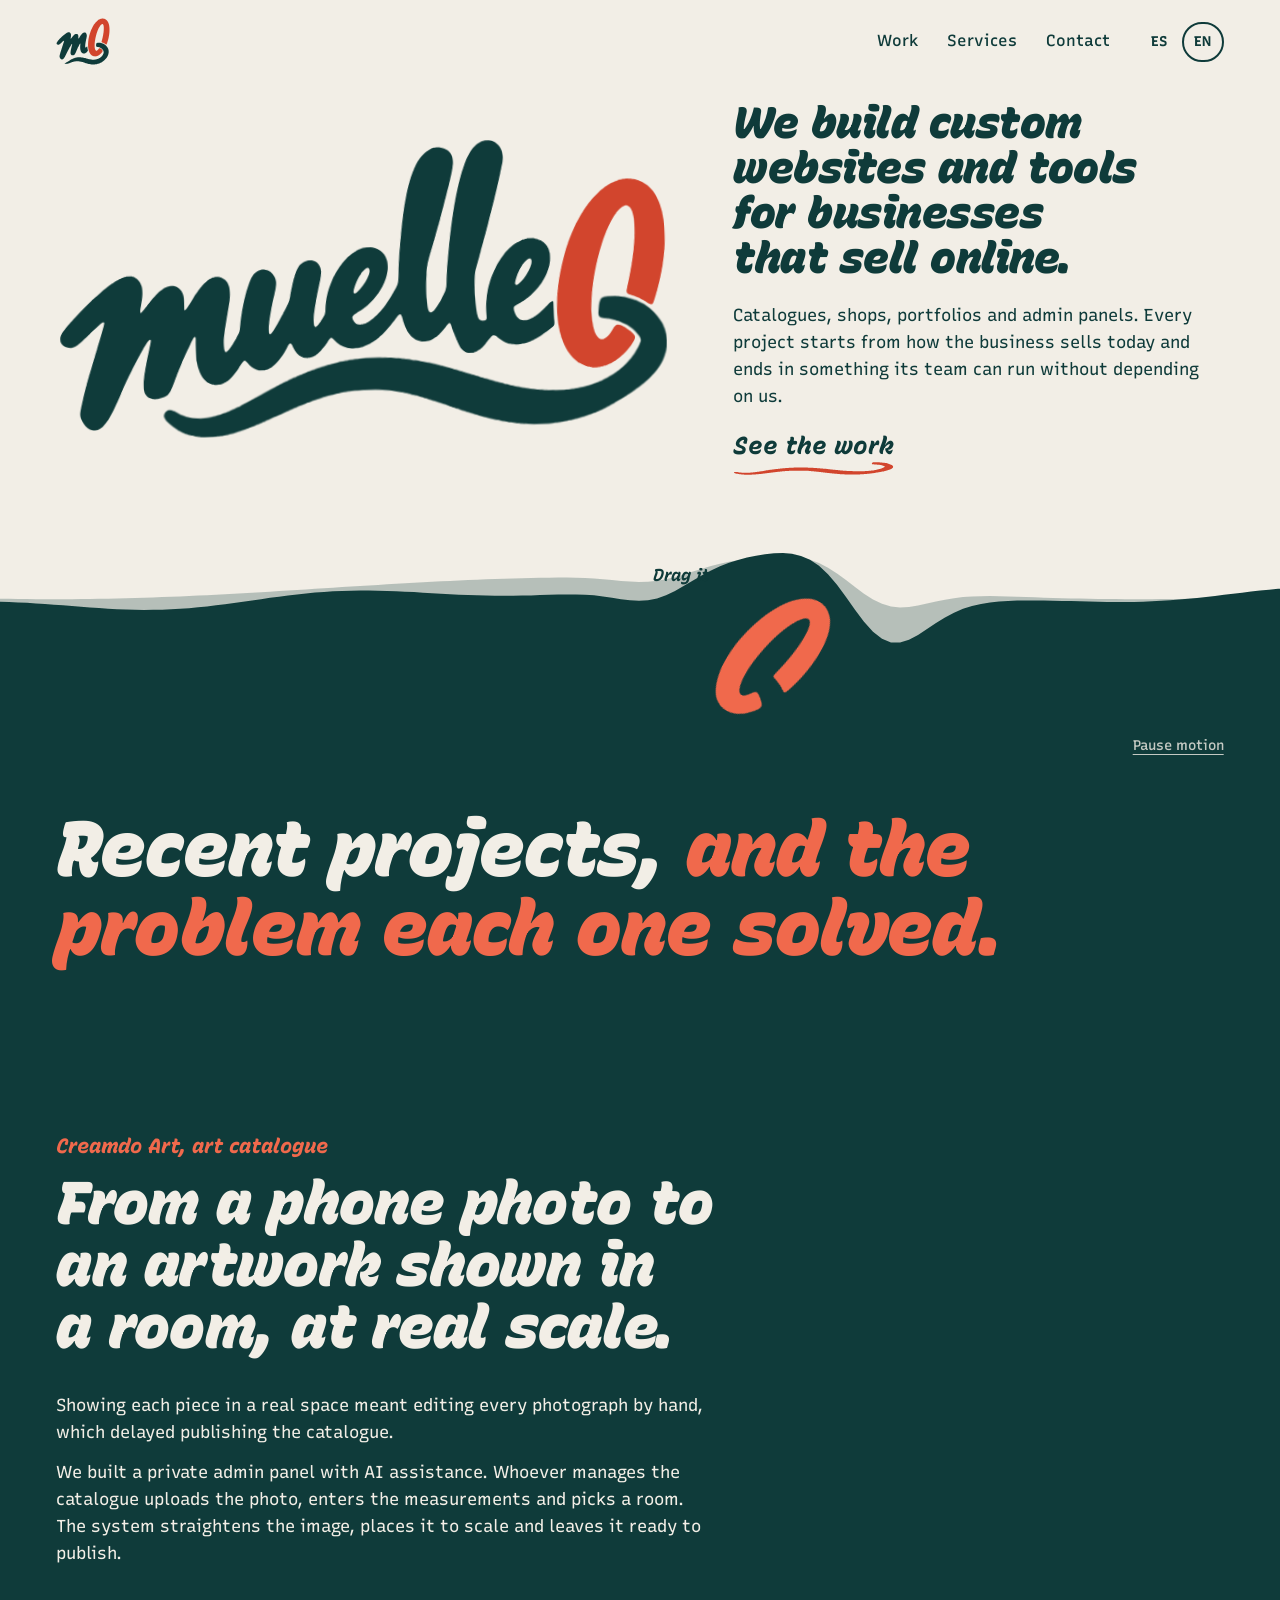
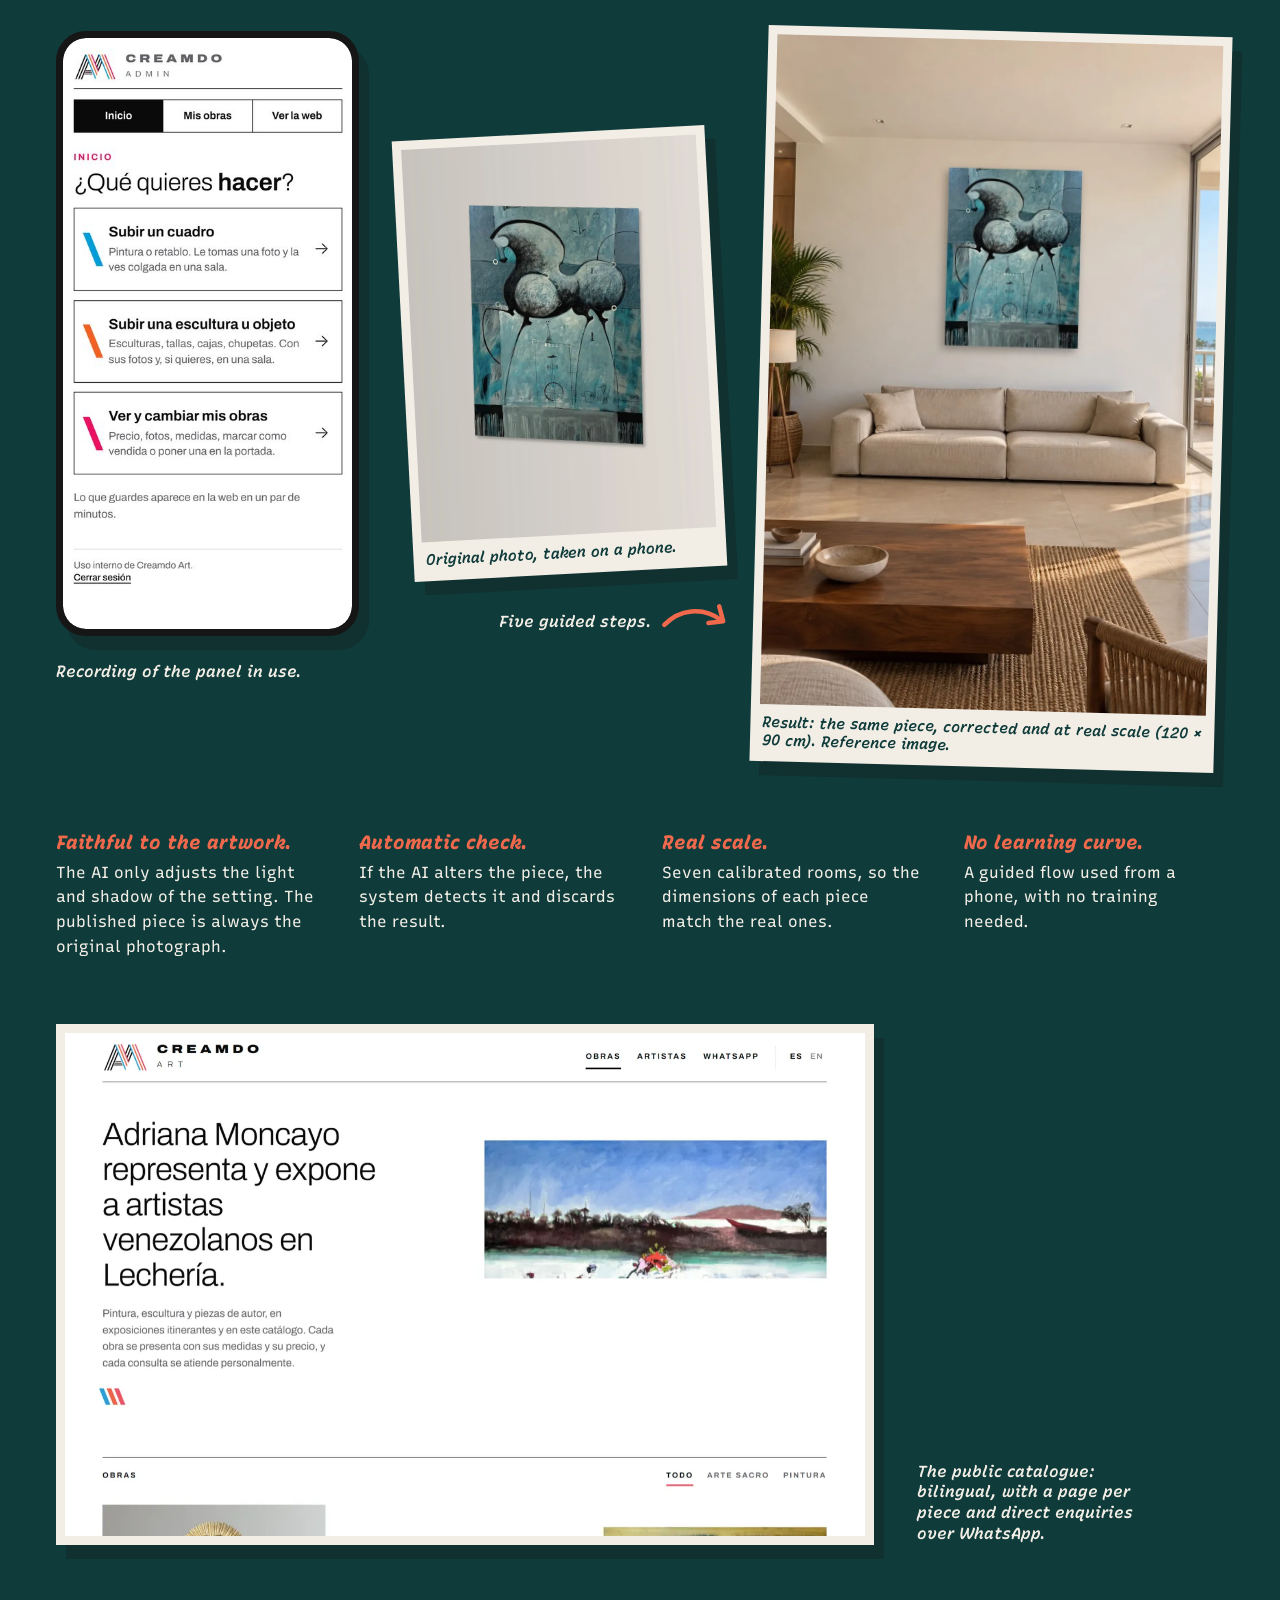
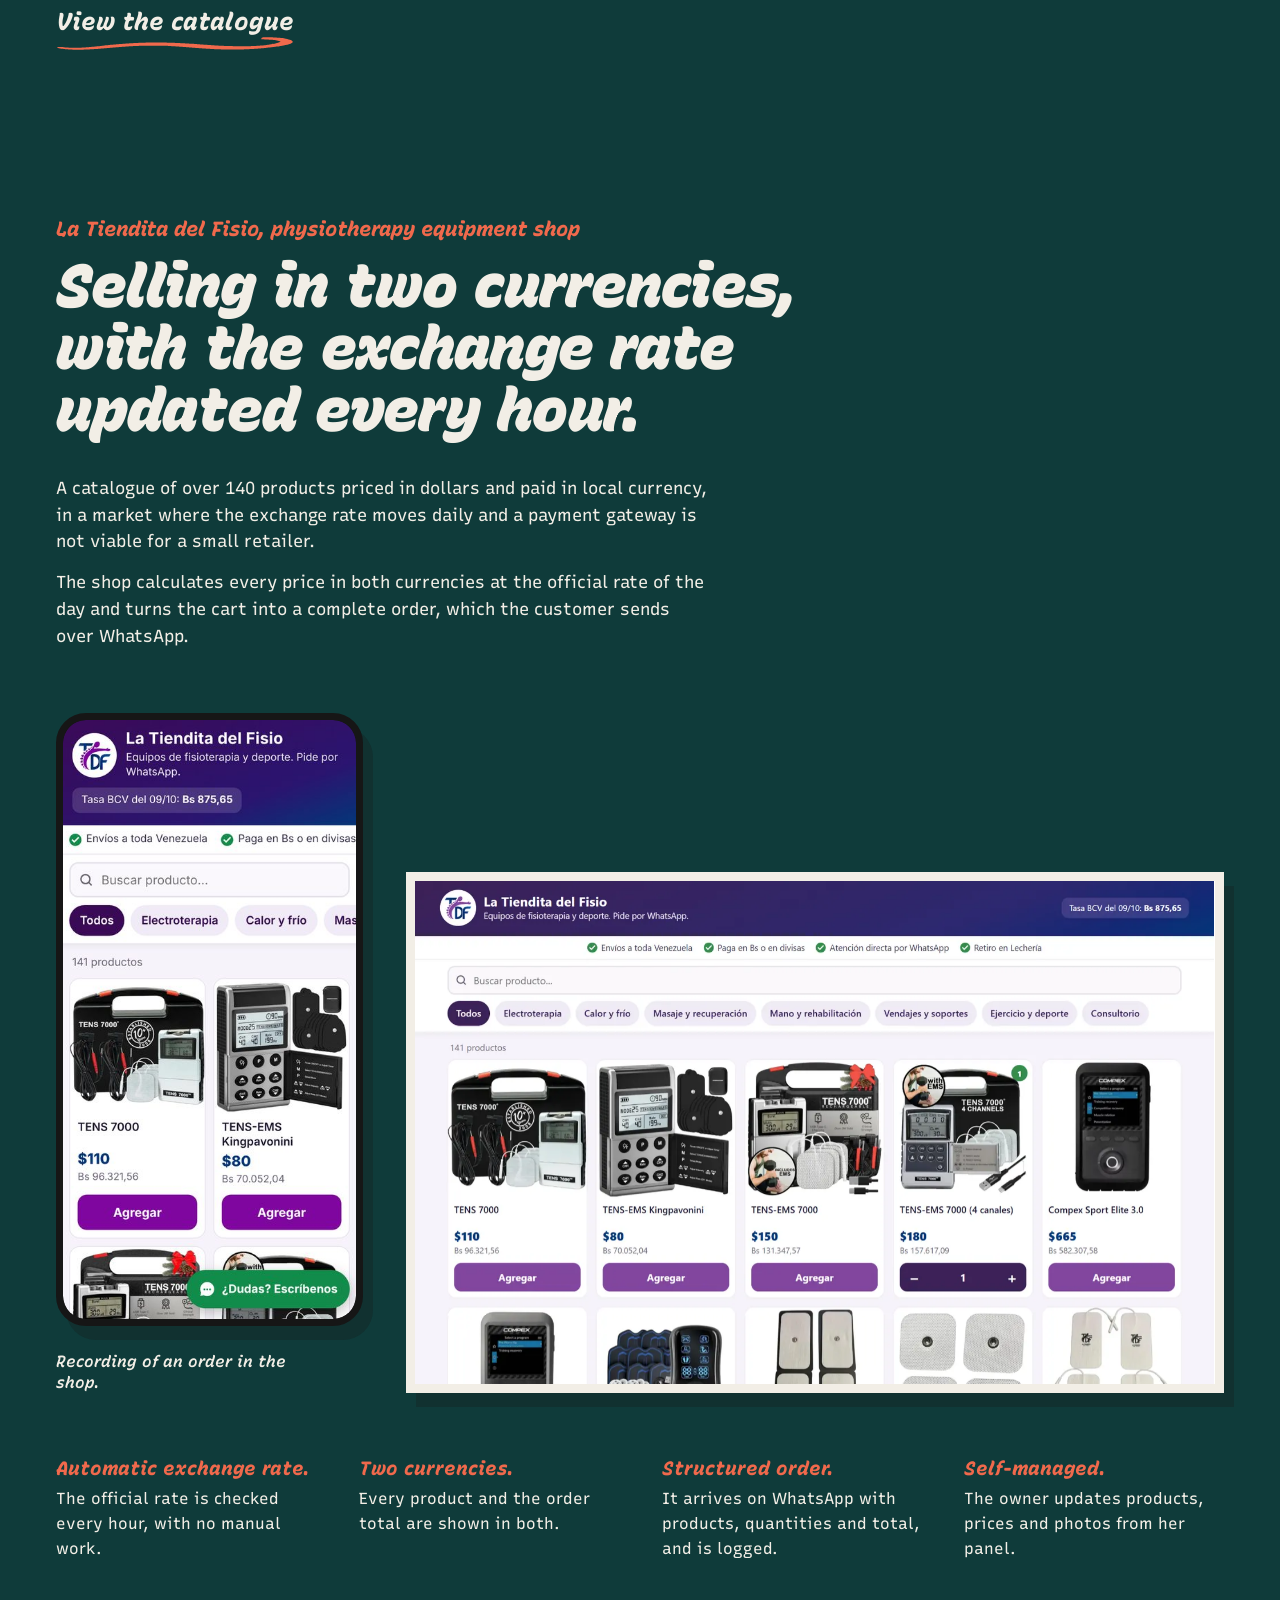
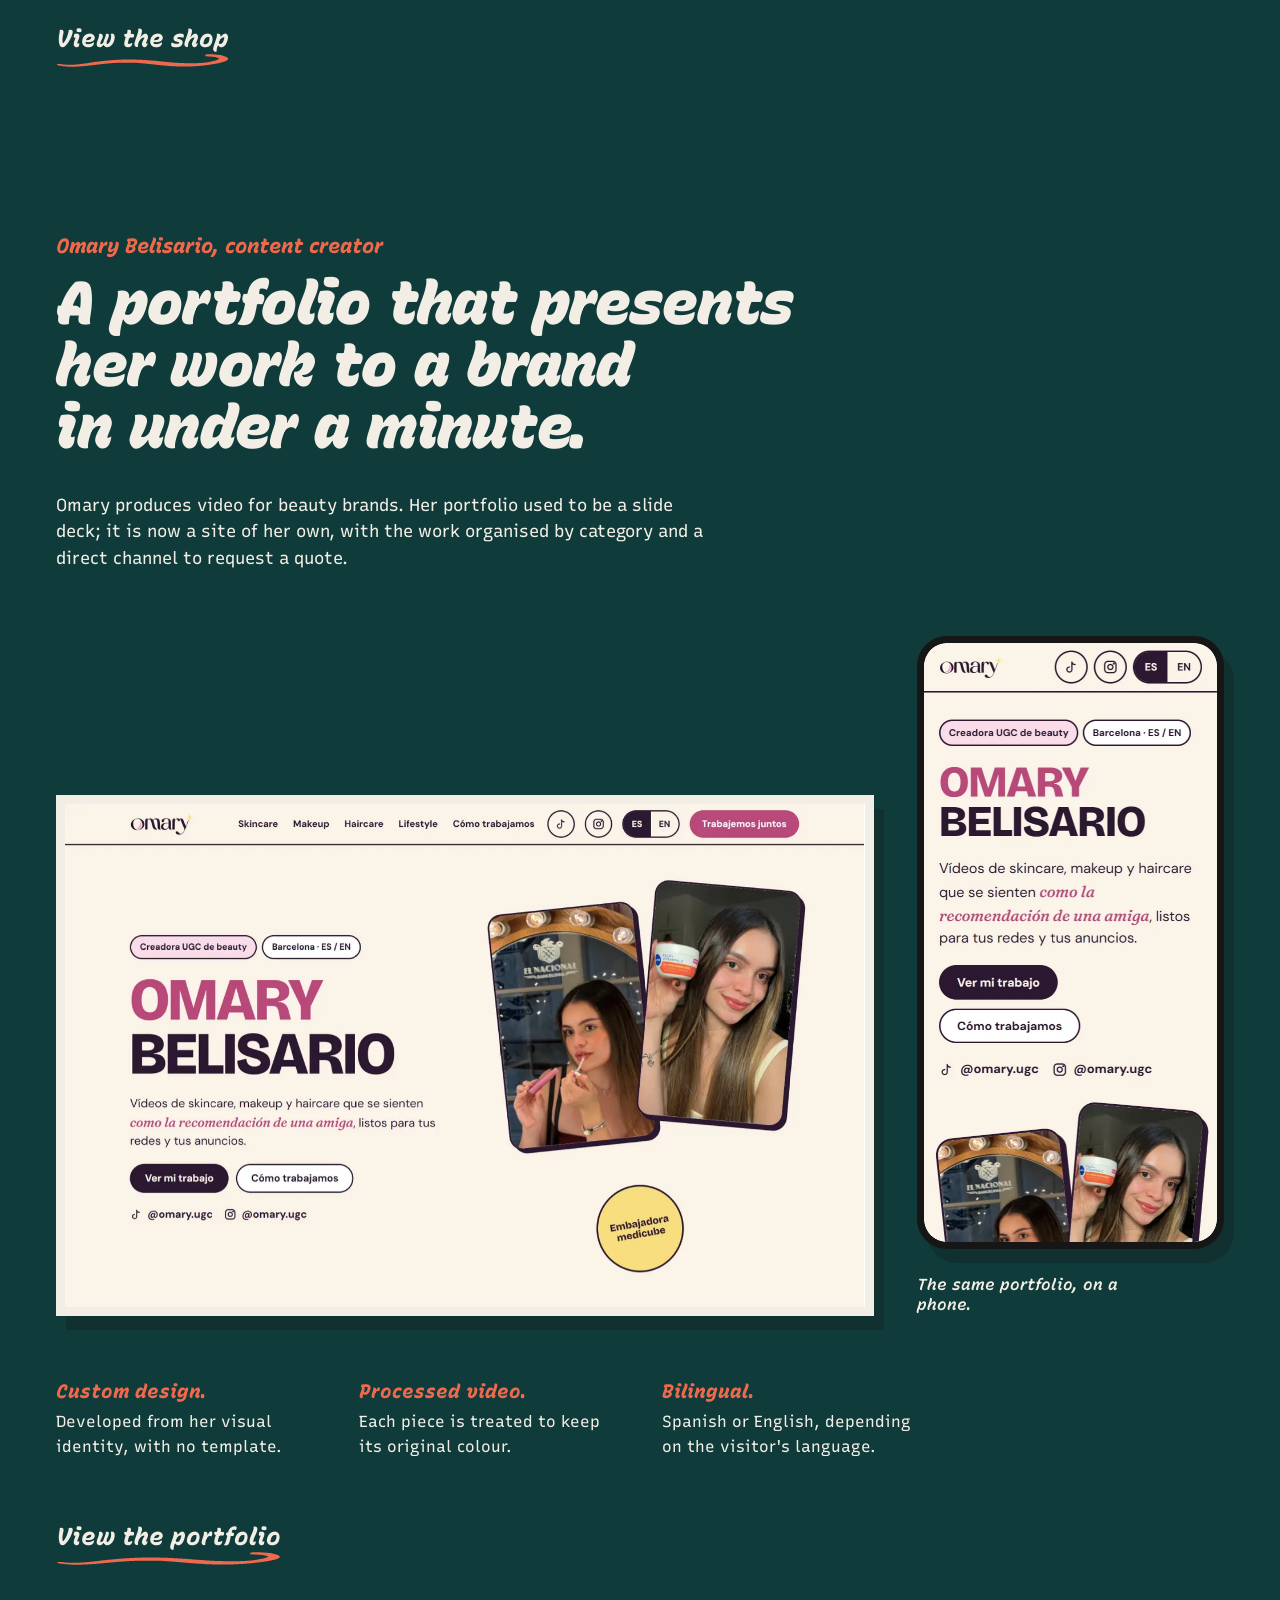
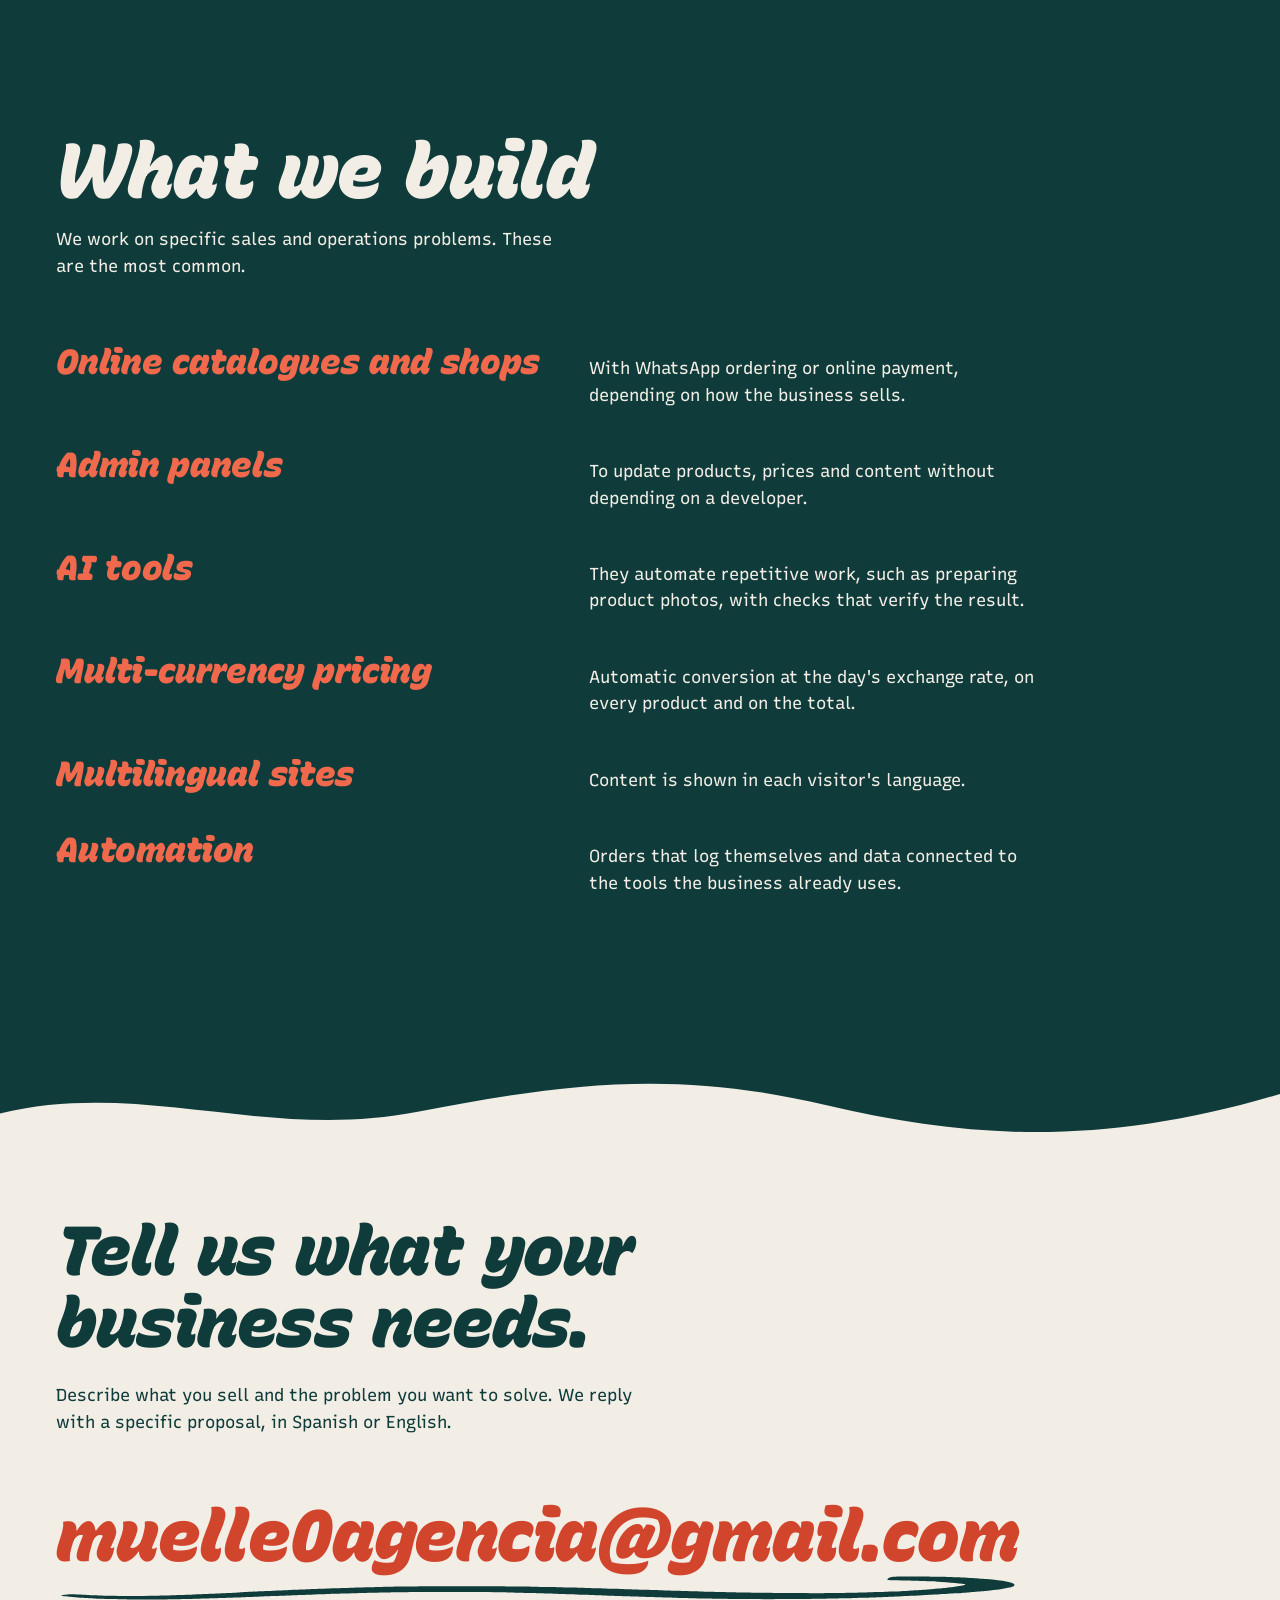
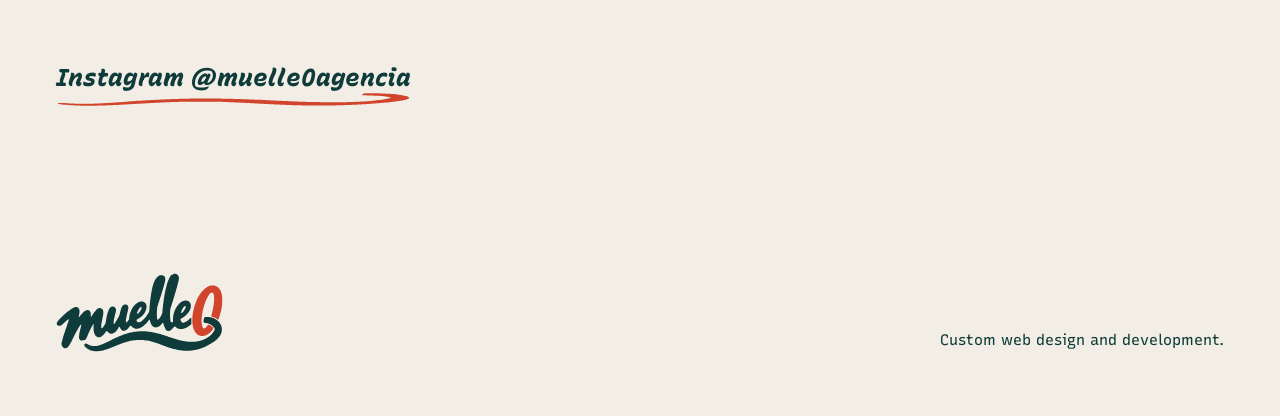
==== commit 0c9bc9f1: "La flecha sale del texto y apunta al resultado Co-Authored-By: Claude Opus 5.5 <noreply@anthropic.co" ====
--- a/en/index.html
+++ b/en/index.html
@@ -21,7 +21,7 @@
 <meta name="twitter:card" content="summary_large_image">
 <script type="application/ld+json">{"@context":"https://schema.org","@type":"ProfessionalService","name":"muelle0","url":"https://muelle0.com/","logo":"https://muelle0.com/marca/icono-180.png","image":"https://muelle0.com/marca/compartir.png","description":"Custom web design and development for businesses that sell online: catalogues, shops, admin panels and AI automation.","email":"muelle0agencia@gmail.com","sameAs":["https://www.instagram.com/muelle0agencia/"],"knowsLanguage":["es","en"]}</script>
 <link rel="preload" href="../fuentes/recursive-brocha.woff2" as="font" type="font/woff2" crossorigin>
-<link rel="stylesheet" href="../estilo.css?v=8">
+<link rel="stylesheet" href="../estilo.css?v=9">
 </head>
 <body>
 <header class="cielo" id="inicio">
@@ -64,18 +64,18 @@
       </div>
       <div class="demo a">
         <div class="col-movil">
-          <figure class="movil"><video data-src="../clips/creamdo-admin.mp4?v=8" poster="../clips/creamdo-admin.jpg?v=8" muted loop playsinline preload="none" aria-label="Recording of the Creamdo admin panel: a photo of a painting is uploaded, its corners are marked, its measurements are entered and it appears hung in a room"></video></figure>
+          <figure class="movil"><video data-src="../clips/creamdo-admin.mp4?v=9" poster="../clips/creamdo-admin.jpg?v=9" muted loop playsinline preload="none" aria-label="Recording of the Creamdo admin panel: a photo of a painting is uploaded, its corners are marked, its measurements are entered and it appears hung in a room"></video></figure>
           <p class="nota" data-i="a.n1">Recording of the panel in use.</p>
         </div>
         <div class="antes">
-          <figure class="papel foto"><img src="../trabajos/creamdo-foto.webp?v=8" width="720" height="960" alt="Photo of a painting taken on a phone, skewed and with the wall around it" loading="lazy"><figcaption data-i="a.c1">Original photo, taken on a phone.</figcaption></figure>
-          <div class="paso"><svg class="flecha" viewBox="0 0 100 70" aria-hidden="true"><path d="M6 12 C 38 4, 72 18, 86 54"/><path d="M66 46 L 87 56 L 94 33"/></svg><p class="nota" data-i="a.n2">Five guided steps.</p></div>
+          <figure class="papel foto"><img src="../trabajos/creamdo-foto.webp?v=9" width="720" height="960" alt="Photo of a painting taken on a phone, skewed and with the wall around it" loading="lazy"><figcaption data-i="a.c1">Original photo, taken on a phone.</figcaption></figure>
+          <div class="paso"><p class="nota" data-i="a.n2">Five guided steps.</p><svg class="flecha" viewBox="0 0 100 70" aria-hidden="true"><path d="M6 12 C 38 4, 72 18, 86 54"/><path d="M66 46 L 87 56 L 94 33"/></svg></div>
         </div>
-        <figure class="papel sala"><img src="../trabajos/creamdo-sala.webp?v=8" width="900" height="1350" alt="The same painting, straightened and hung to scale above a sofa in a room with a sea view" loading="lazy"><figcaption data-i="a.c2">Result: the same piece, corrected and at real scale (120 × 90 cm). Reference image.</figcaption></figure>
+        <figure class="papel sala"><img src="../trabajos/creamdo-sala.webp?v=9" width="900" height="1350" alt="The same painting, straightened and hung to scale above a sofa in a room with a sea view" loading="lazy"><figcaption data-i="a.c2">Result: the same piece, corrected and at real scale (120 × 90 cm). Reference image.</figcaption></figure>
       </div>
       <ul class="puntos"><li><p data-i="a.e1"><b>Faithful to the artwork.</b> The AI only adjusts the light and shadow of the setting. The published piece is always the original photograph.</p></li><li><p data-i="a.e2"><b>Automatic check.</b> If the AI alters the piece, the system detects it and discards the result.</p></li><li><p data-i="a.e3"><b>Real scale.</b> Seven calibrated rooms, so the dimensions of each piece match the real ones.</p></li><li><p data-i="a.e4"><b>No learning curve.</b> A guided flow used from a phone, with no training needed.</p></li></ul>
       <div class="demo solo pantallas">
-        <div class="lienzo"><img src="../trabajos/creamdo-pc.webp?v=8" width="1400" height="3970" alt="Scroll through the Creamdo Art site: home, artworks with measurements and price, and services" loading="lazy" decoding="async"></div>
+        <div class="lienzo"><img src="../trabajos/creamdo-pc.webp?v=9" width="1400" height="3970" alt="Scroll through the Creamdo Art site: home, artworks with measurements and price, and services" loading="lazy" decoding="async"></div>
         <p class="nota" data-i="a.w">The public catalogue: bilingual, with a page per piece and direct enquiries over WhatsApp.</p>
       </div>
       <p class="cierre"><a class="ola-enlace" href="https://gforero1.github.io/creamdo/" target="_blank" rel="noopener" data-i="a.ver">View the catalogue</a></p>
@@ -90,10 +90,10 @@
       </div>
       <div class="demo b pantallas">
         <div class="col-movil">
-          <figure class="movil"><video data-src="../clips/fisio-pedido.mp4?v=8" poster="../clips/fisio-pedido.jpg?v=8" muted loop playsinline preload="none" aria-label="Recording of an order in La Tiendita del Fisio: three products are added and the order opens with the total in dollars and local currency"></video></figure>
+          <figure class="movil"><video data-src="../clips/fisio-pedido.mp4?v=9" poster="../clips/fisio-pedido.jpg?v=9" muted loop playsinline preload="none" aria-label="Recording of an order in La Tiendita del Fisio: three products are added and the order opens with the total in dollars and local currency"></video></figure>
           <p class="nota" data-i="b.n0">Recording of an order in the shop.</p>
         </div>
-        <div class="lienzo"><img src="../trabajos/fisio-pc.webp?v=8" width="1400" height="3315" alt="Scroll through La Tiendita del Fisio: search, categories and products priced in two currencies" loading="lazy" decoding="async"></div>
+        <div class="lienzo"><img src="../trabajos/fisio-pc.webp?v=9" width="1400" height="3315" alt="Scroll through La Tiendita del Fisio: search, categories and products priced in two currencies" loading="lazy" decoding="async"></div>
       </div>
       <ul class="puntos"><li><p data-i="b.n1"><b>Automatic exchange rate.</b> The official rate is checked every hour, with no manual work.</p></li><li><p data-i="b.n2"><b>Two currencies.</b> Every product and the order total are shown in both.</p></li><li><p data-i="b.n3"><b>Structured order.</b> It arrives on WhatsApp with products, quantities and total, and is logged.</p></li><li><p data-i="b.n4"><b>Self-managed.</b> The owner updates products, prices and photos from her panel.</p></li></ul>
       <p class="cierre"><a class="ola-enlace" href="https://gforero1.github.io/latienditadelfisio/" target="_blank" rel="noopener" data-i="b.ver">View the shop</a></p>
@@ -106,9 +106,9 @@
         <p data-i="c.p1">Omary produces video for beauty brands. Her portfolio used to be a slide deck; it is now a site of her own, with the work organised by category and a direct channel to request a quote.</p>
       </div>
       <div class="demo c pantallas">
-        <div class="lienzo"><img src="../trabajos/omary-pc.webp?v=8" width="1400" height="3971" alt="Scroll through Omary Belisario's portfolio on desktop: home, about and videos by category" loading="lazy" decoding="async"></div>
+        <div class="lienzo"><img src="../trabajos/omary-pc.webp?v=9" width="1400" height="3971" alt="Scroll through Omary Belisario's portfolio on desktop: home, about and videos by category" loading="lazy" decoding="async"></div>
         <div class="col-movil">
-          <figure class="movil"><div class="lienzo"><img src="../trabajos/omary-movil.webp?v=8" width="585" height="5447" alt="Scroll through Omary Belisario's portfolio on a phone" loading="lazy" decoding="async"></div></figure>
+          <figure class="movil"><div class="lienzo"><img src="../trabajos/omary-movil.webp?v=9" width="585" height="5447" alt="Scroll through Omary Belisario's portfolio on a phone" loading="lazy" decoding="async"></div></figure>
           <p class="nota" data-i="c.n0">The same portfolio, on a phone.</p>
         </div>
       </div>
@@ -144,6 +144,6 @@
     </footer>
   </section>
 </main>
-<script src="../muelle.js?v=8" defer></script>
+<script src="../muelle.js?v=9" defer></script>
 </body>
 </html>
--- a/estilo.css
+++ b/estilo.css
@@ -122,8 +122,8 @@
 .papel figcaption{color:var(--verde);font:600 15px/1.25 var(--brocha);padding:9px 3px 11px}
 .papel.foto{transform:rotate(-3deg);margin-top:clamp(30px,8vw,130px)}
 .papel.sala{transform:rotate(1.5deg)}
-.paso{display:flex;align-items:flex-end;gap:10px;margin:var(--e1) 0 0 8%}
-.flecha{width:clamp(40px,5vw,70px);color:var(--coral);flex:none;transform:rotate(-18deg)}
+.paso{display:flex;align-items:center;justify-content:flex-end;gap:12px;margin:var(--e1) -4% 0 0;text-align:right}
+.flecha{width:clamp(44px,5vw,70px);color:var(--coral);flex:none;transform:rotate(-32deg)} /* sale del texto y apunta al resultado, a la derecha */
 .flecha path{fill:none;stroke:currentColor;stroke-width:7;stroke-linecap:round;stroke-linejoin:round}
 
 /* Puntos: lo que se desarrolló a medida. Mismo componente en los tres proyectos. */
@@ -173,7 +173,6 @@
   .demo.c .col-movil{order:-1}
   .demo.b,.demo.c{gap:var(--e2)}
   .papel.foto{margin-top:0}
-  .paso{margin-left:0}
   .puntos{grid-template-columns:1fr;gap:22px}
   .preguntas li{grid-template-columns:1fr}
   .lienzo{border-width:6px}
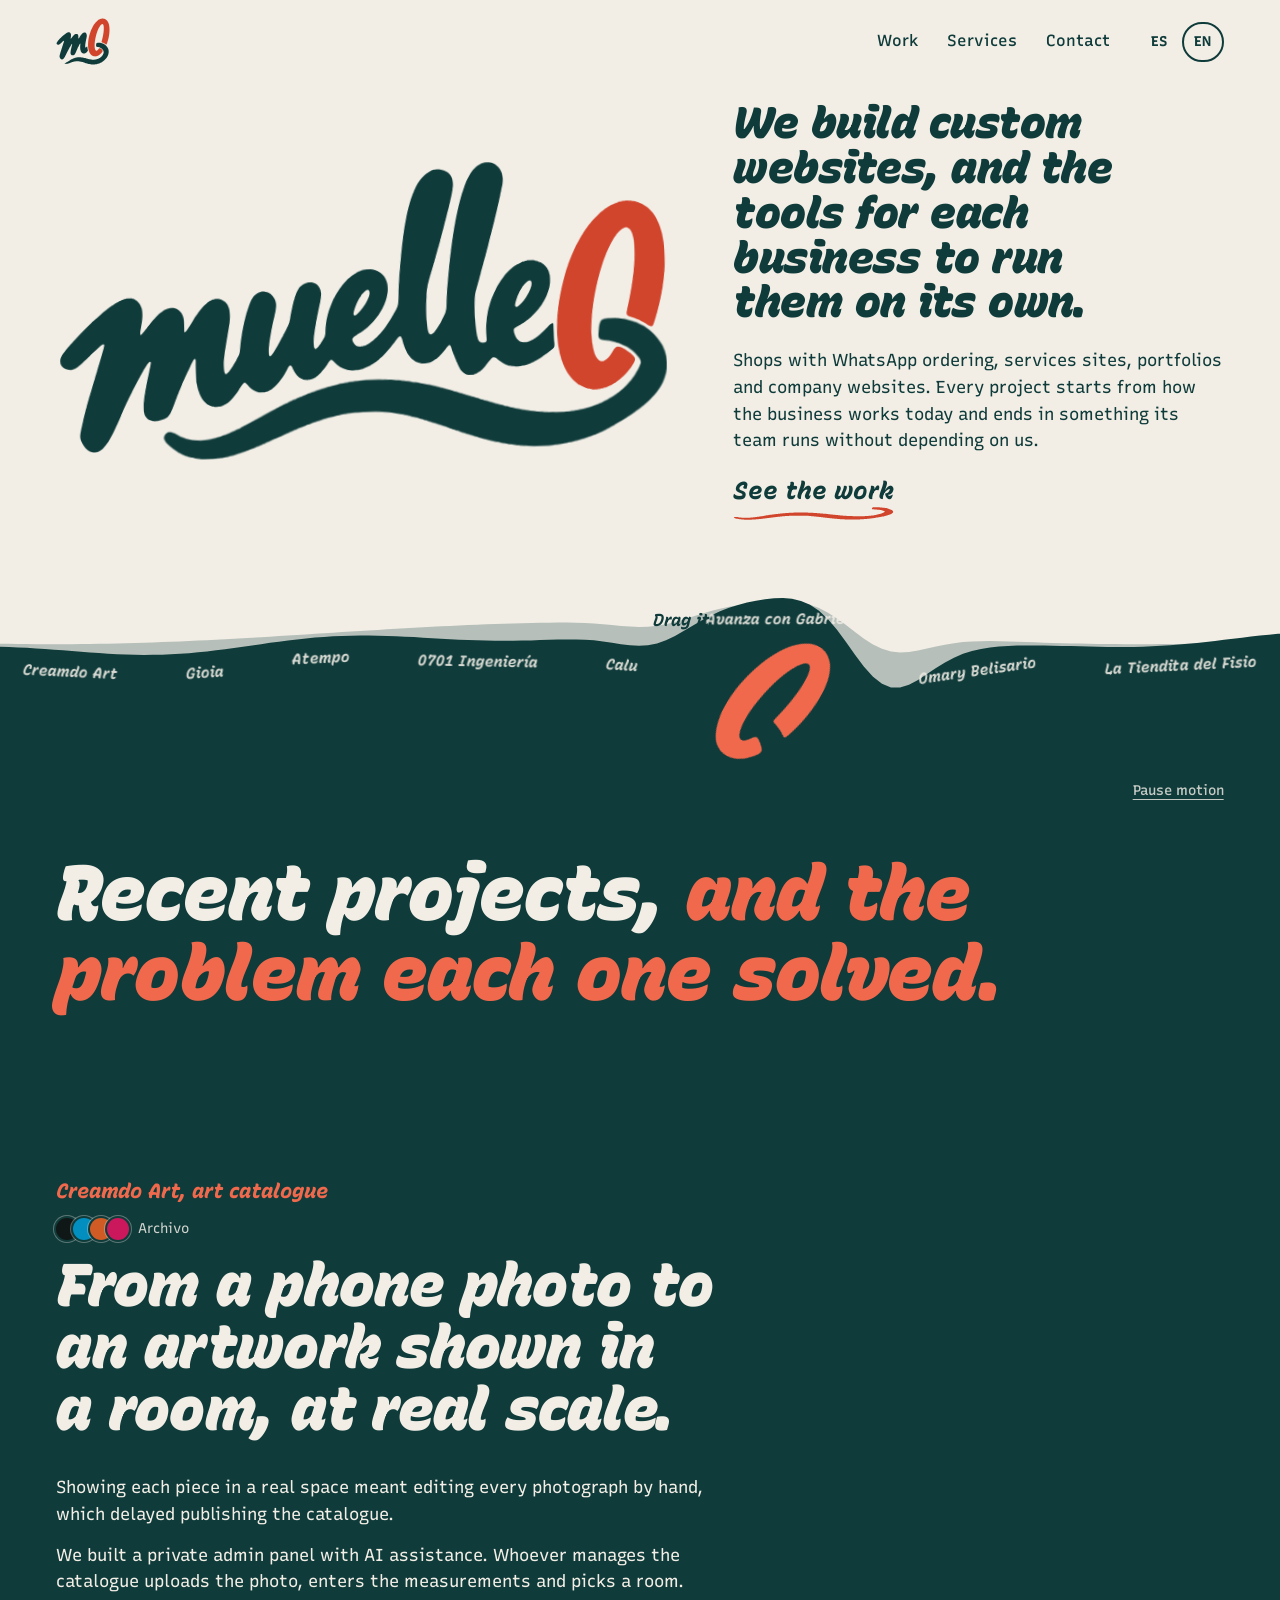
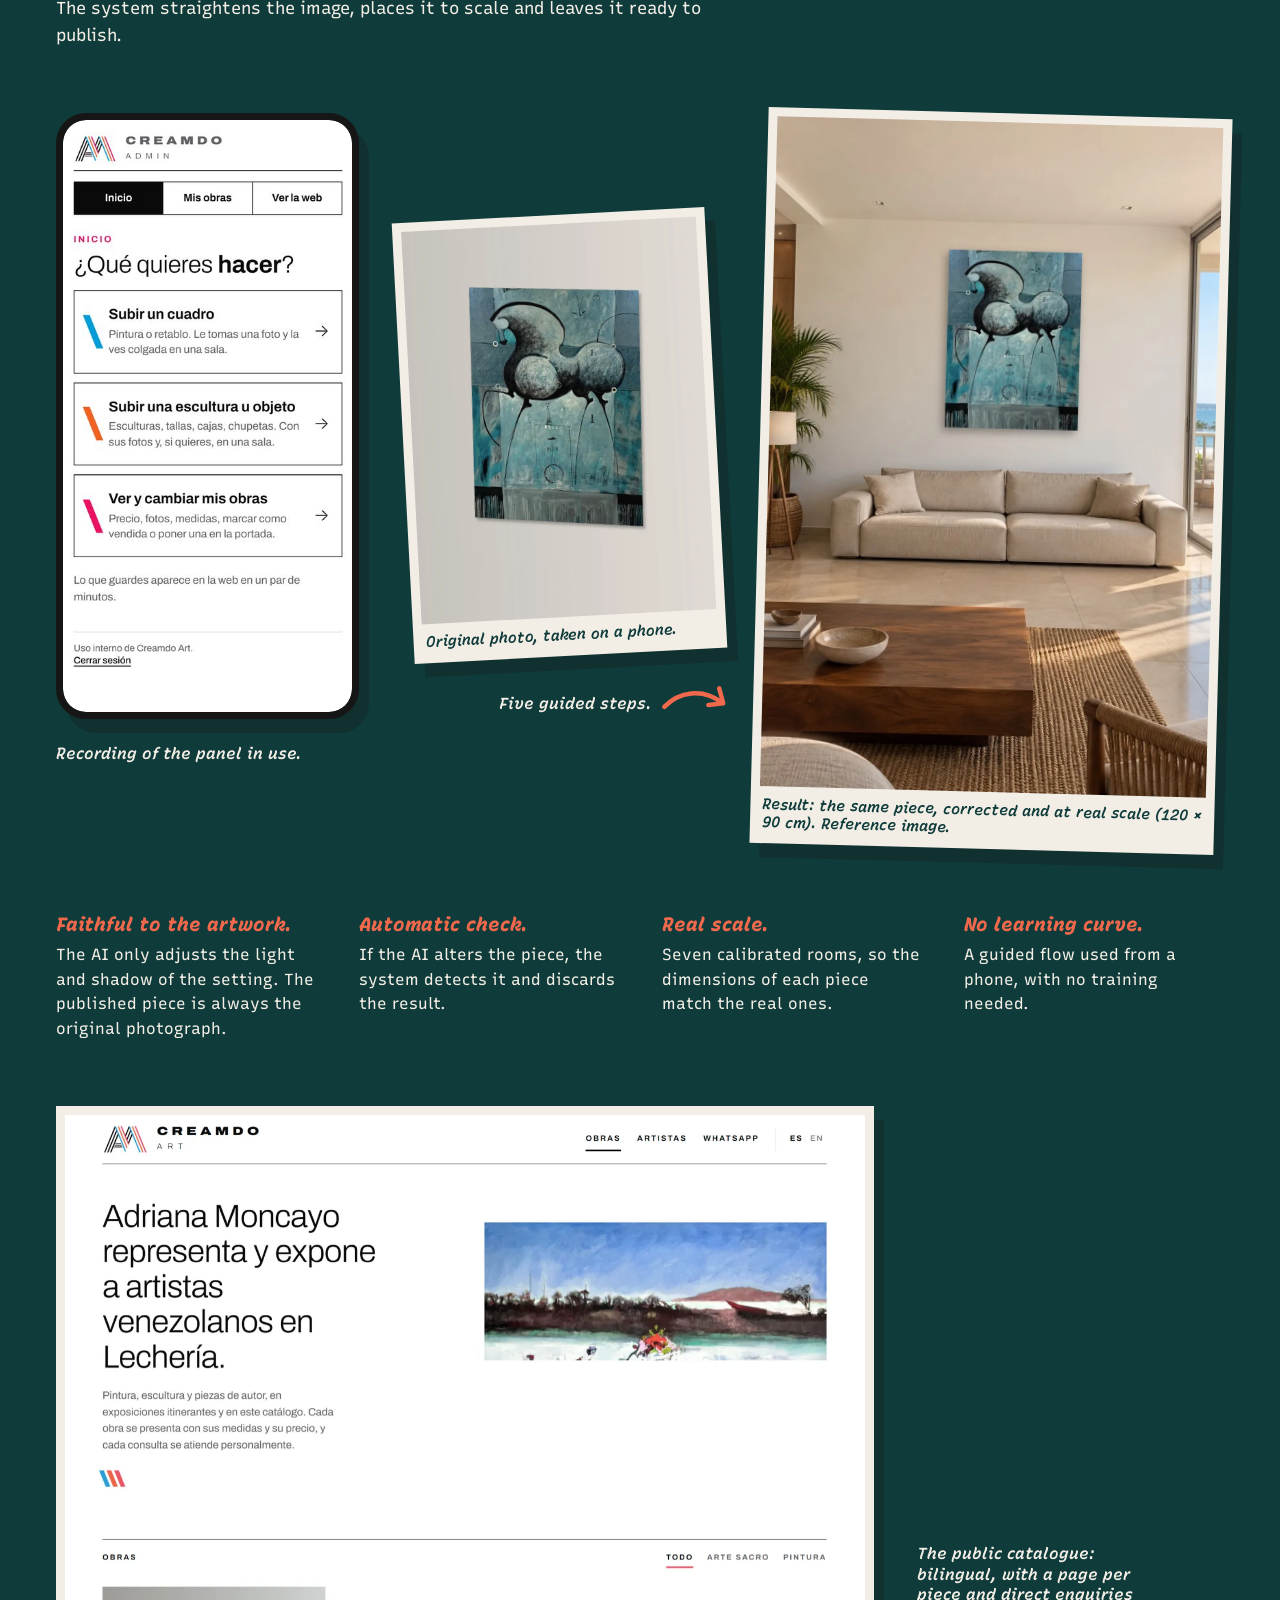
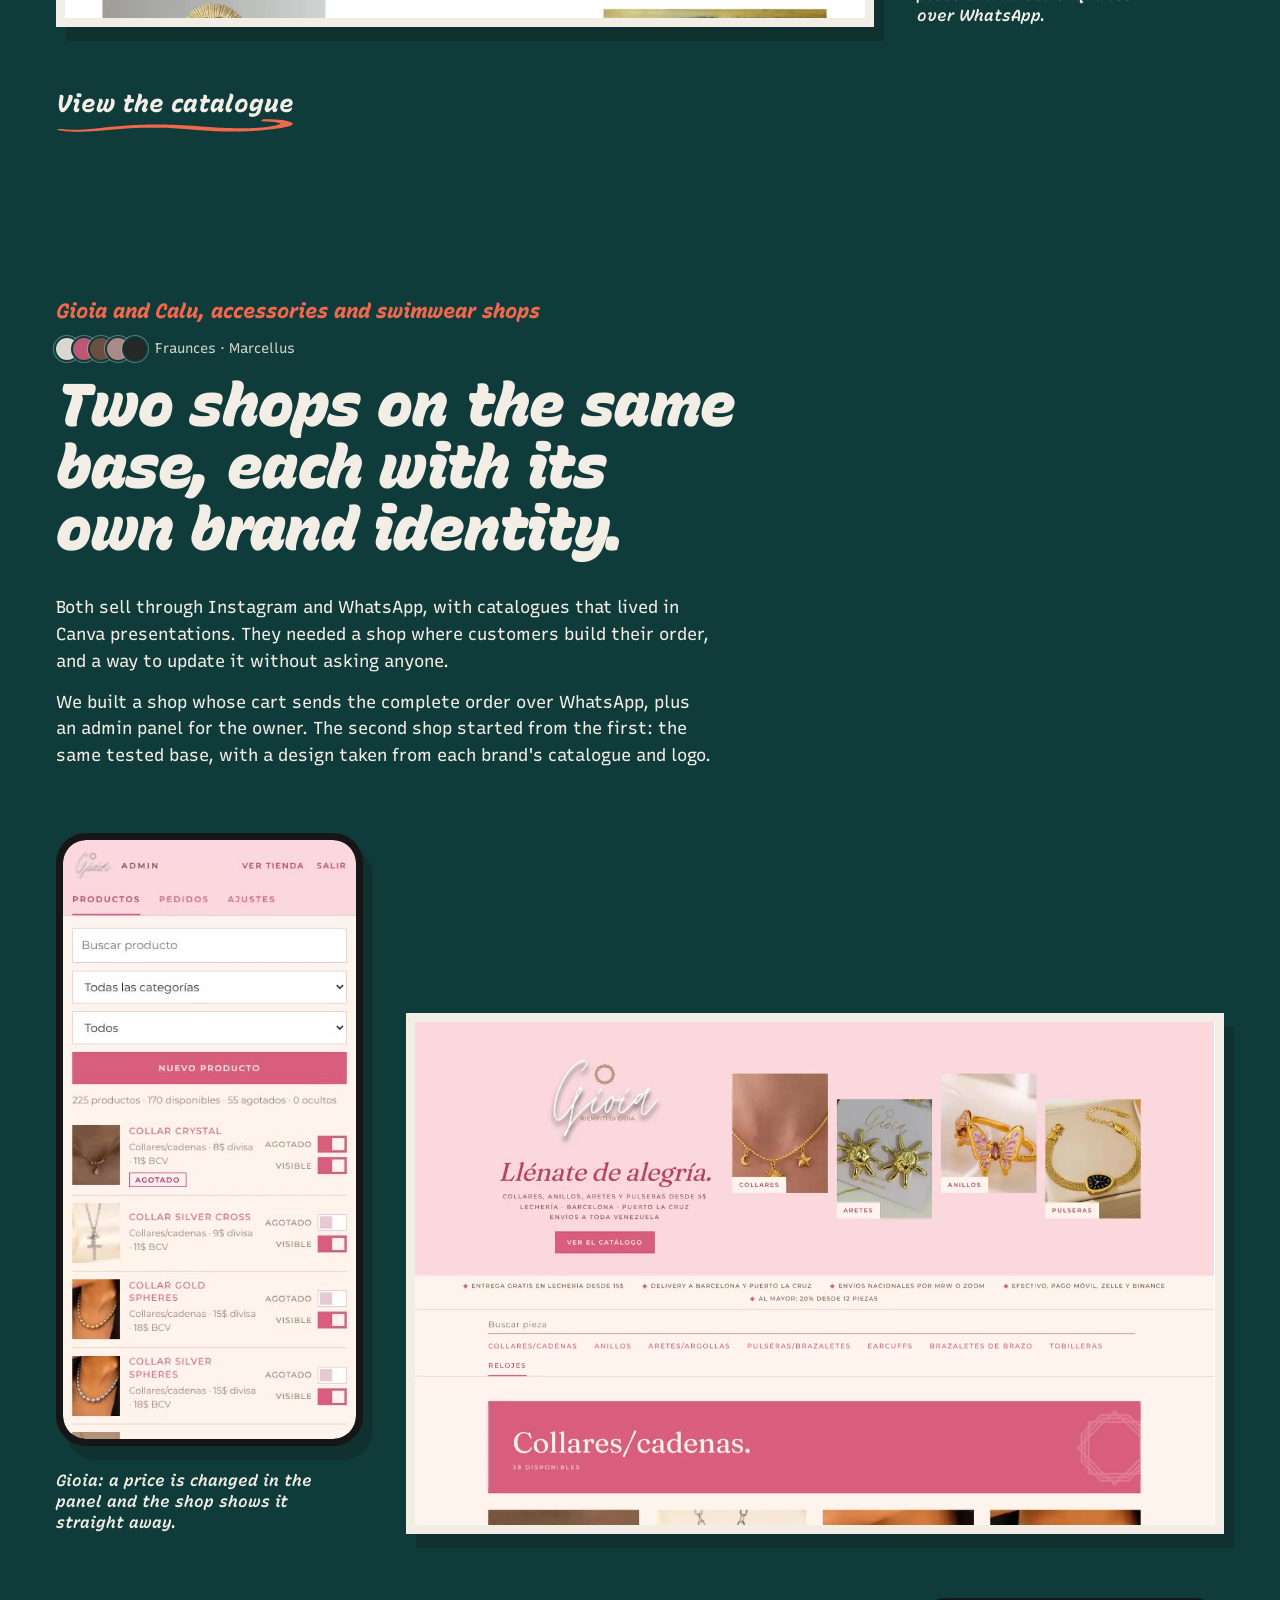
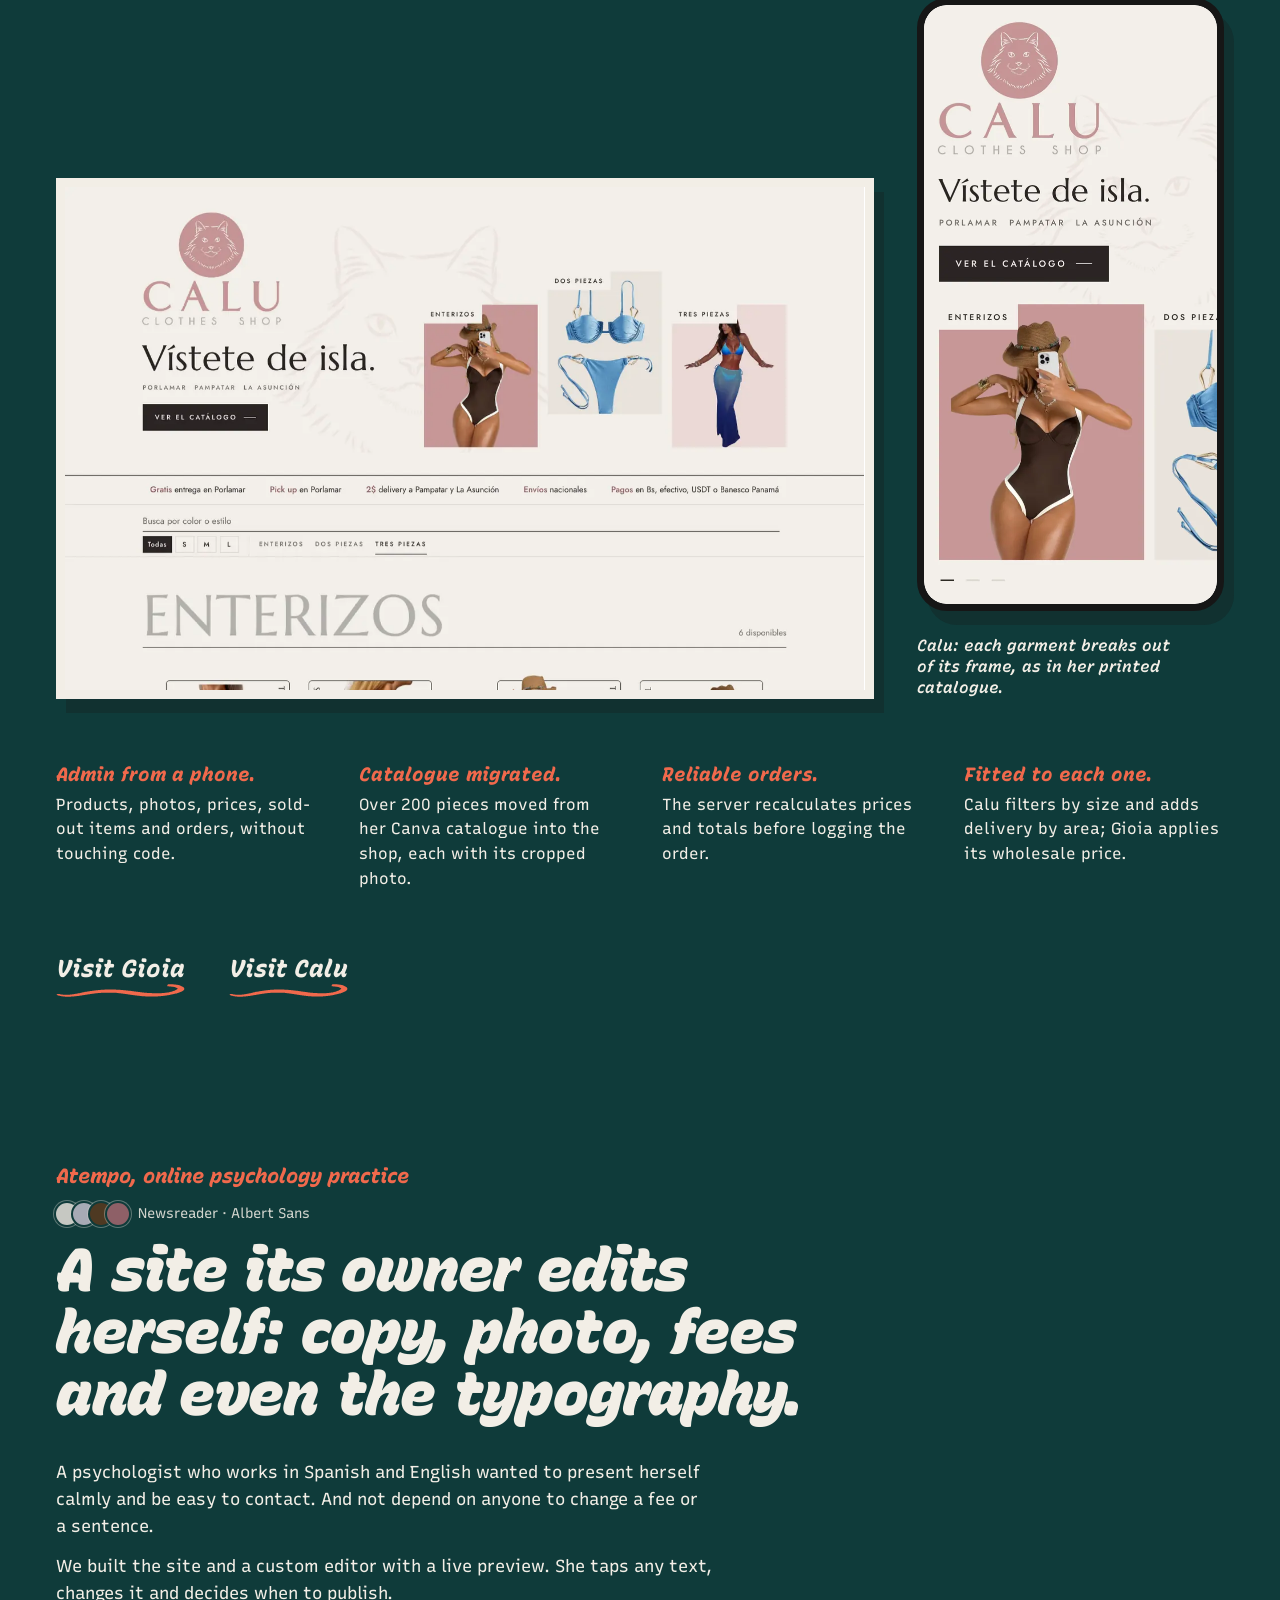
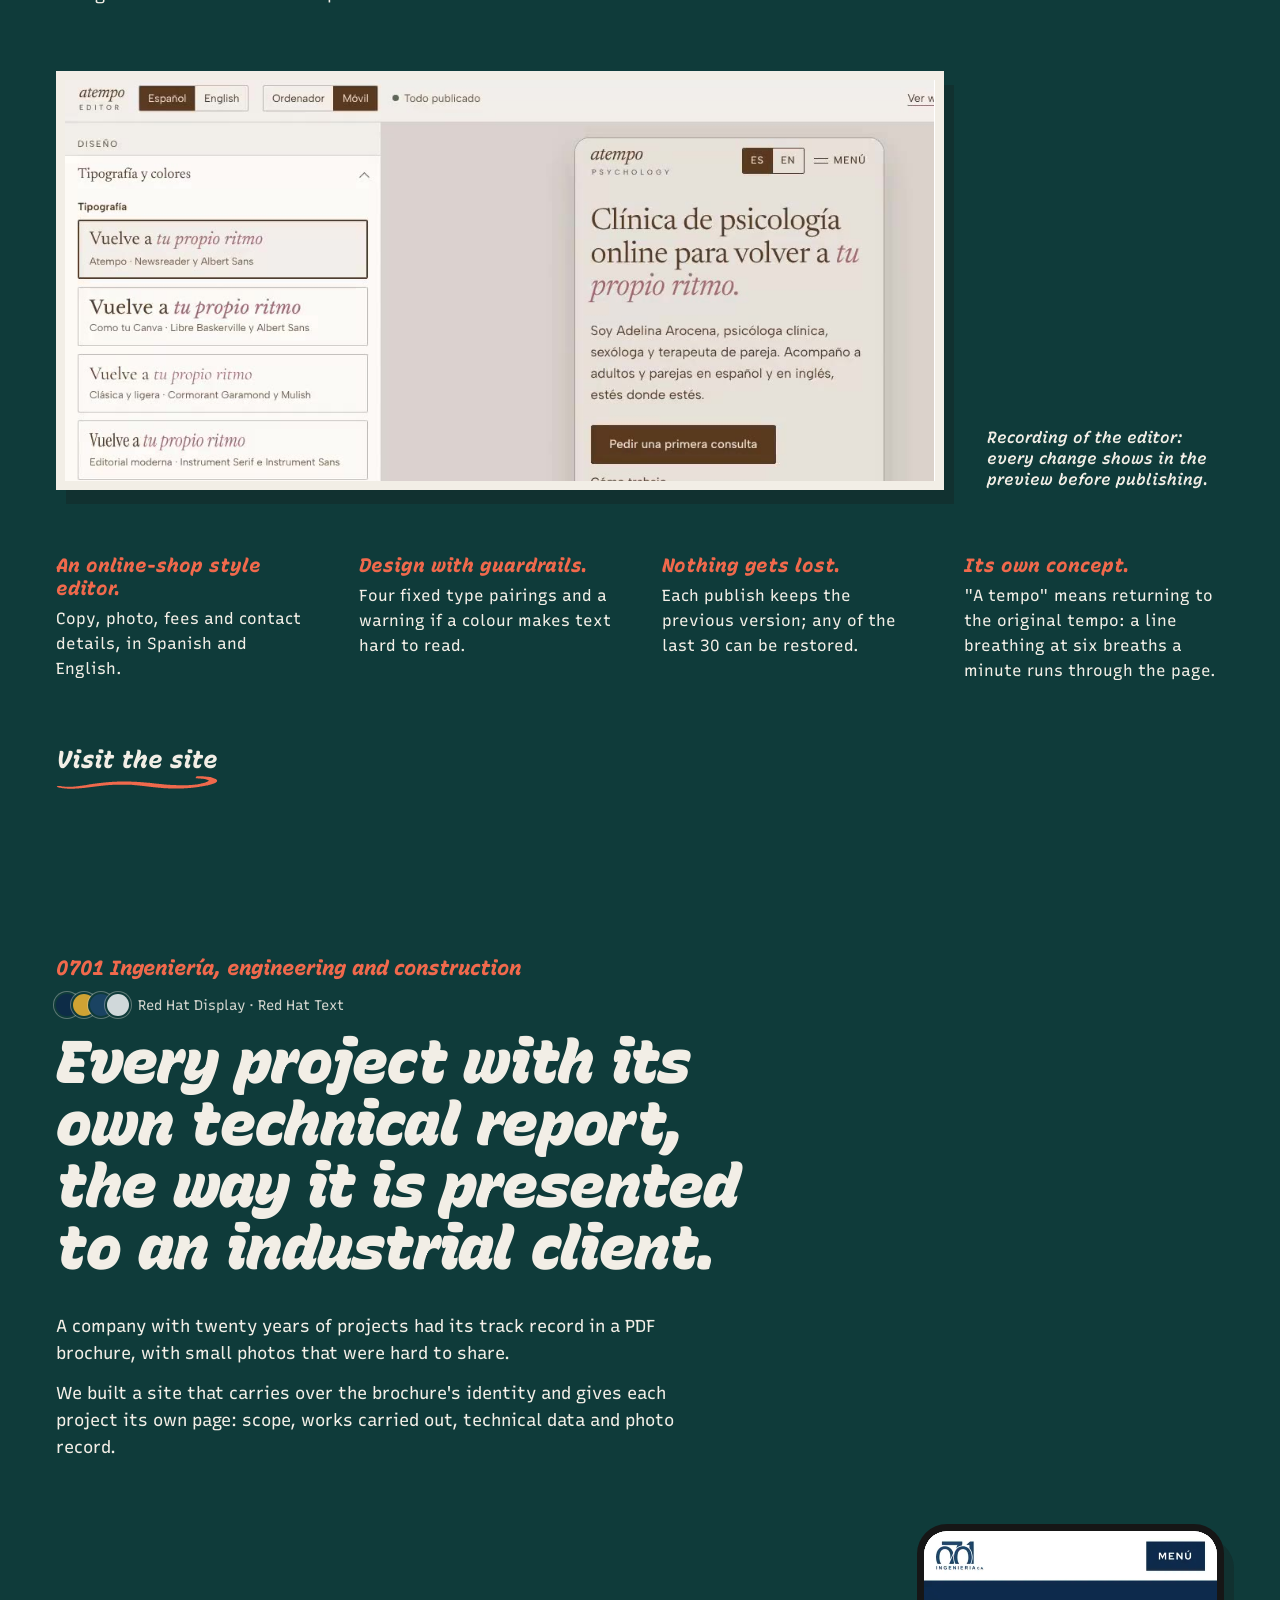
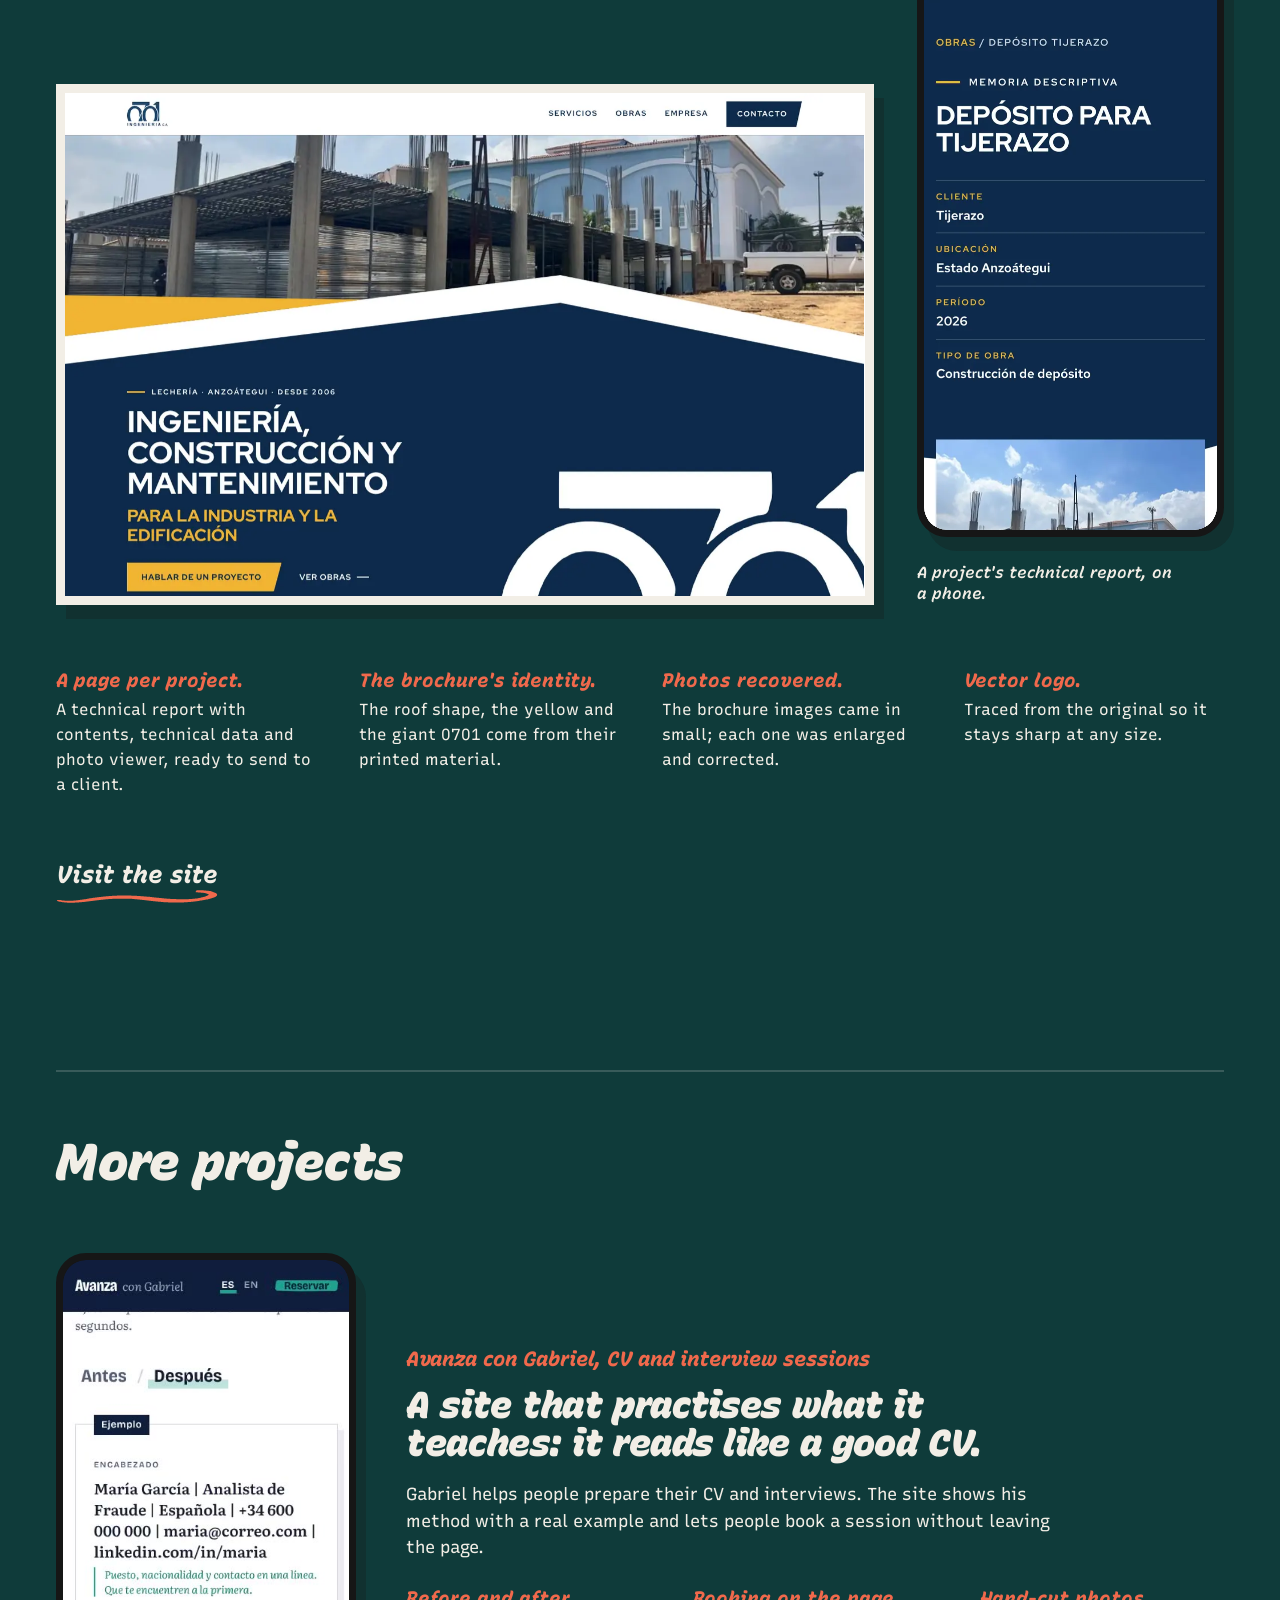
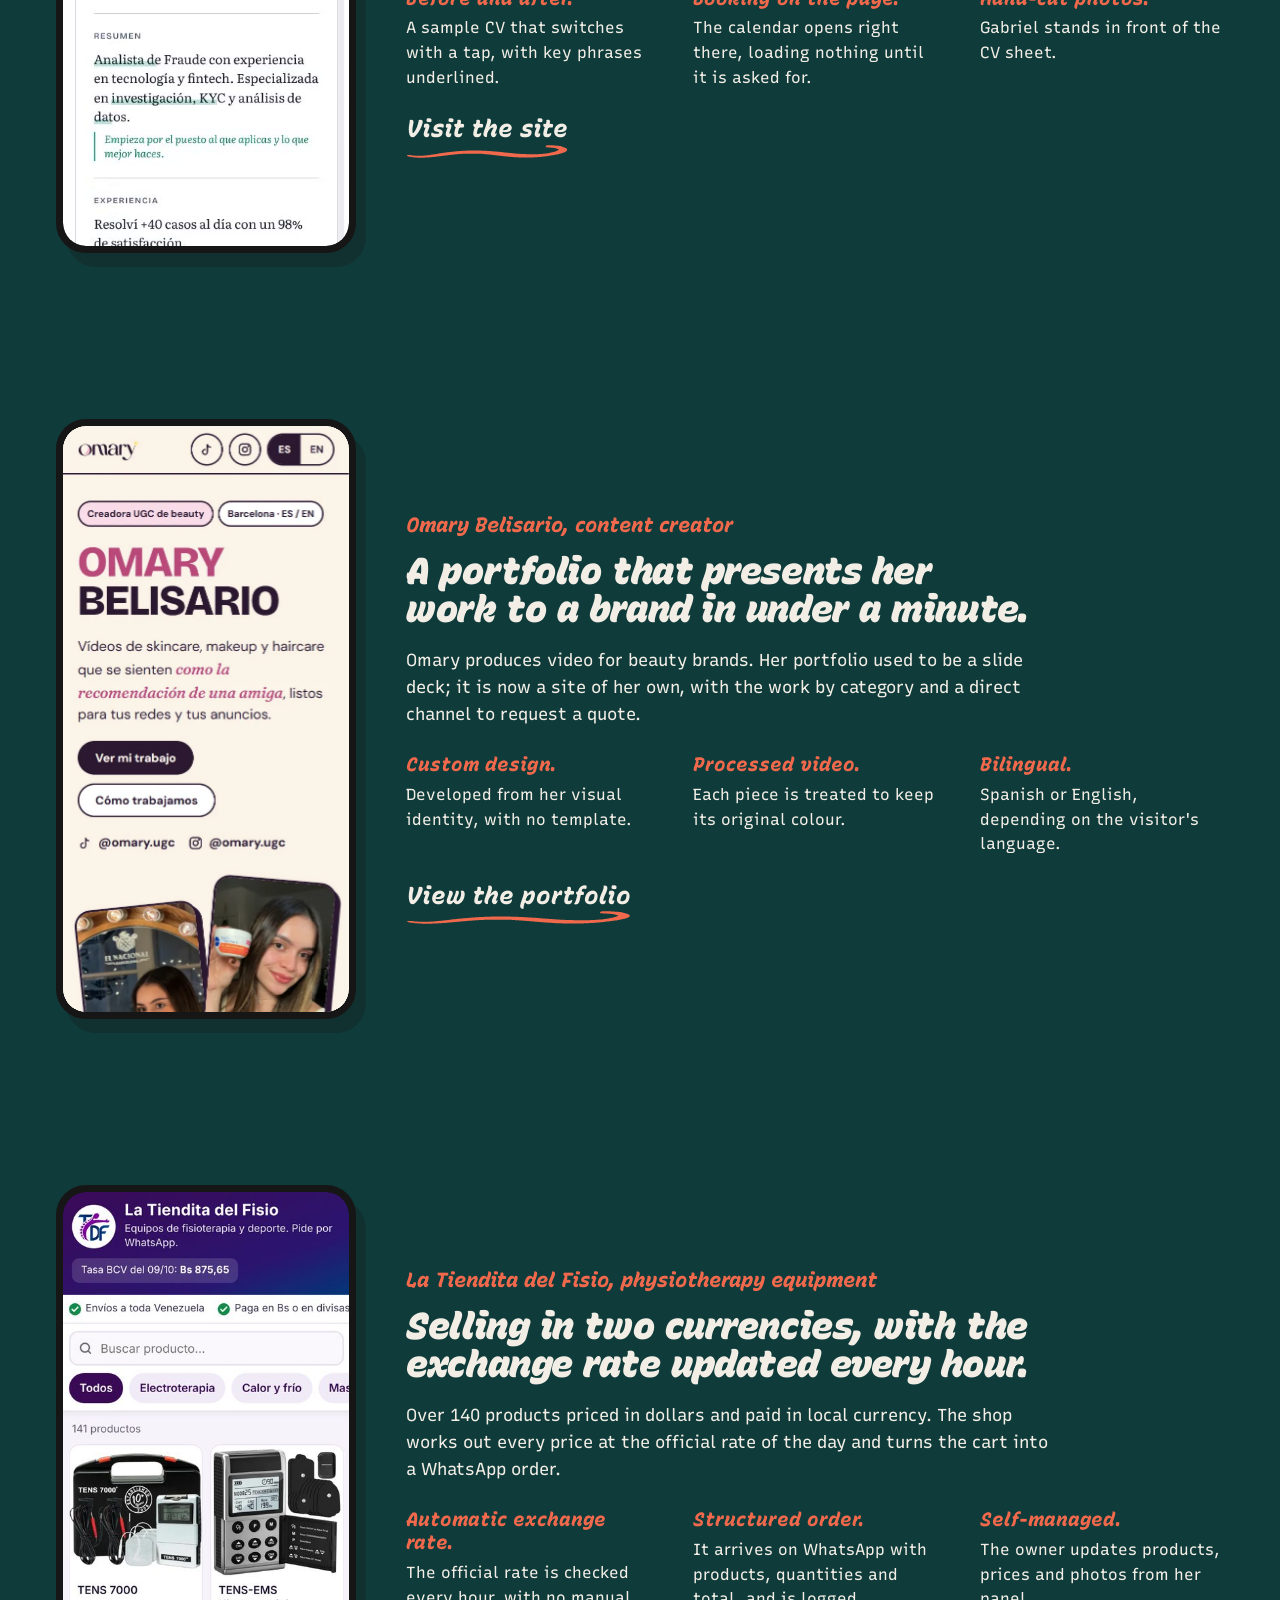
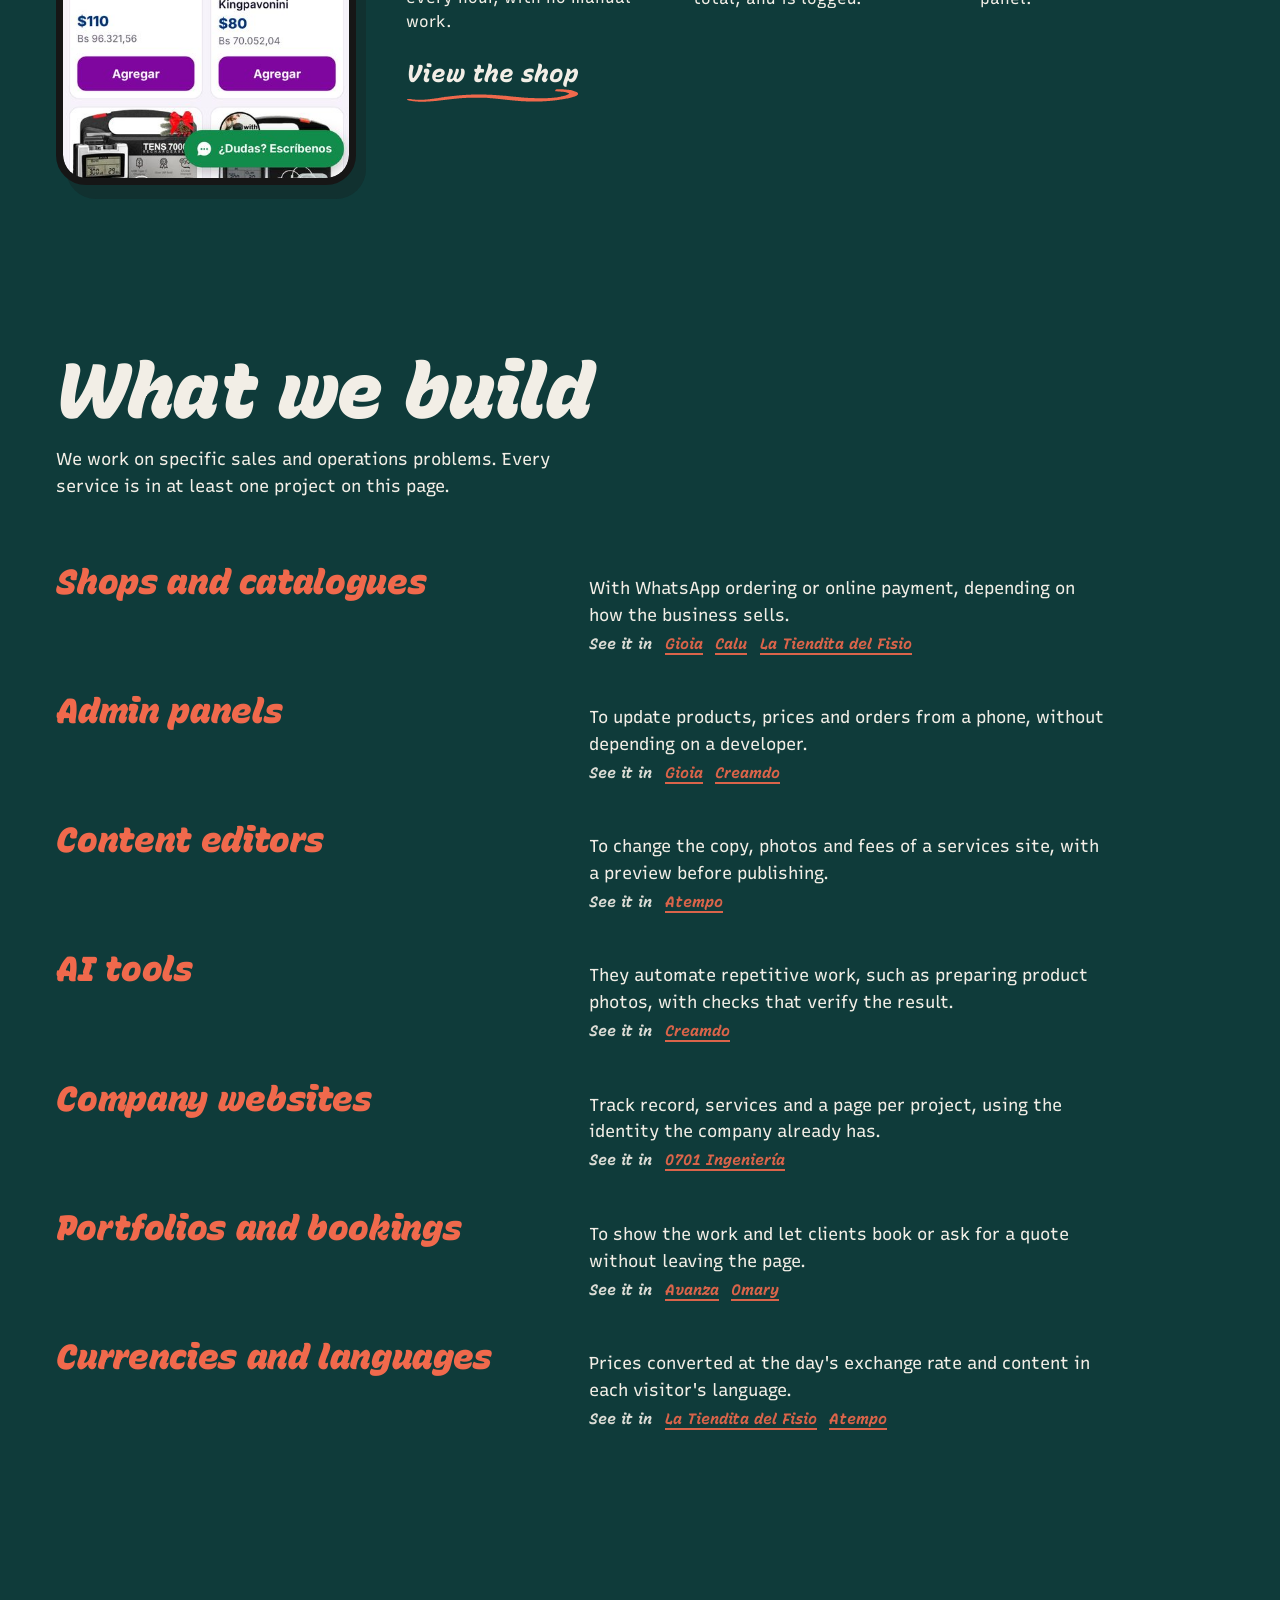
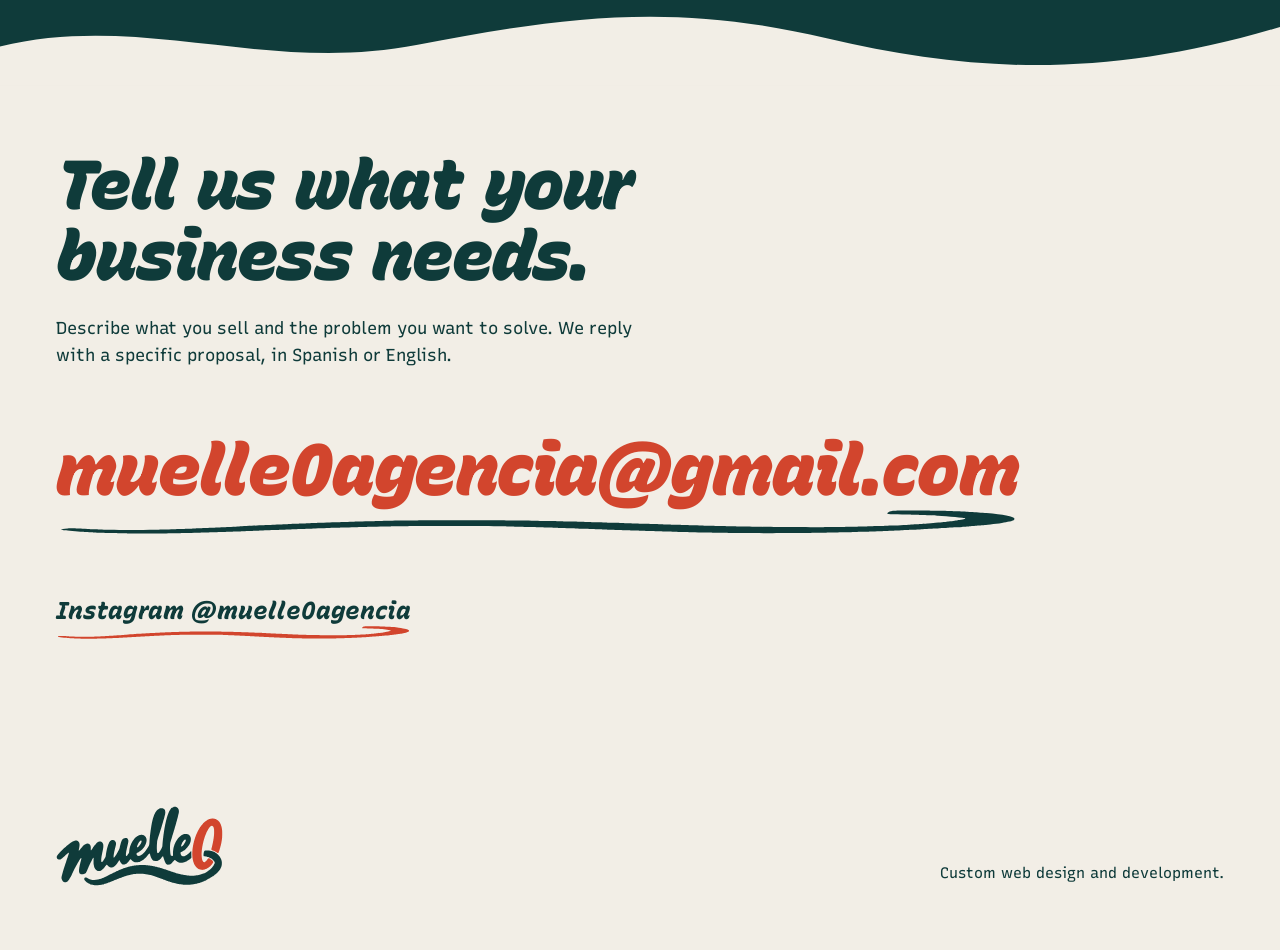
==== commit e53450e8: "Portafolio con los proyectos nuevos y más identidad - Destacados: Creamdo, Gioia y Calu, Atempo y 07" ====
--- a/en/index.html
+++ b/en/index.html
@@ -4,12 +4,12 @@
 <meta charset="utf-8">
 <meta name="viewport" content="width=device-width,initial-scale=1">
 <title>muelle0 | Custom web design and development</title>
-<meta name="description" content="We build custom websites and tools for businesses that sell online: catalogues, shops, admin panels and AI automation.">
+<meta name="description" content="We build custom websites and the tools for each business to run them on its own: shops with WhatsApp ordering, admin panels and content editors, company websites and AI tools.">
 <meta name="theme-color" content="#F2EEE6">
 <link rel="icon" href="../marca/favicon.svg" type="image/svg+xml">
 <link rel="apple-touch-icon" href="../marca/icono-180.png">
 <meta property="og:title" content="muelle0 | Custom web design and development">
-<meta property="og:description" content="Custom websites and tools for businesses that sell online.">
+<meta property="og:description" content="Custom websites and the tools to run them.">
 <meta property="og:image" content="https://muelle0.com/marca/compartir.png">
 <meta property="og:type" content="website">
 <meta property="og:url" content="https://muelle0.com/en/">
@@ -19,9 +19,9 @@
 <link rel="alternate" hreflang="x-default" href="https://muelle0.com/">
 <meta property="og:locale" content="en_GB">
 <meta name="twitter:card" content="summary_large_image">
-<script type="application/ld+json">{"@context":"https://schema.org","@type":"ProfessionalService","name":"muelle0","url":"https://muelle0.com/","logo":"https://muelle0.com/marca/icono-180.png","image":"https://muelle0.com/marca/compartir.png","description":"Custom web design and development for businesses that sell online: catalogues, shops, admin panels and AI automation.","email":"muelle0agencia@gmail.com","sameAs":["https://www.instagram.com/muelle0agencia/"],"knowsLanguage":["es","en"]}</script>
+<script type="application/ld+json">{"@context":"https://schema.org","@type":"ProfessionalService","name":"muelle0","url":"https://muelle0.com/","logo":"https://muelle0.com/marca/icono-180.png","image":"https://muelle0.com/marca/compartir.png","description":"Custom web design and development, plus the tools to run each site: shops, admin panels, content editors, company websites and AI tools.","email":"muelle0agencia@gmail.com","sameAs":["https://www.instagram.com/muelle0agencia/"],"knowsLanguage":["es","en"]}</script>
 <link rel="preload" href="../fuentes/recursive-brocha.woff2" as="font" type="font/woff2" crossorigin>
-<link rel="stylesheet" href="../estilo.css?v=9">
+<link rel="stylesheet" href="../estilo.css?v=11">
 </head>
 <body>
 <header class="cielo" id="inicio">
@@ -38,13 +38,14 @@
   <div class="portada">
     <p class="logo-grande"><svg viewBox="0 0 1433 684" role="img" aria-labelledby="t-logo"><title id="t-logo">muelle0</title><path class="letras" fill-rule="evenodd" d="M77.7 652.5C77.2 652.4 75.6 652.1 74.0 651.8C66.9 650.7 58.8 644.3 54.7 636.8C54.3 636.1 53.7 635.0 53.4 634.5C50.7 630.1 47.8 623.3 47.3 620.2C46.5 615.1 46.6 612.0 47.8 605.8C48.1 604.5 48.6 602.3 48.9 600.8C49.4 598.2 50.0 595.9 50.8 593.0C51.1 592.2 51.5 590.4 51.8 589.2C52.4 586.7 53.1 584.1 53.8 581.8C54.1 581.1 54.5 579.3 54.8 577.8C55.5 574.9 56.1 572.3 56.8 570.2C57.1 569.4 57.5 567.9 57.8 566.7C58.6 563.6 59.3 561.0 59.9 559.5C60.1 558.8 60.6 557.0 61.0 555.5C61.7 552.7 62.2 551.0 62.7 549.7C63.1 548.8 63.9 545.9 64.3 544.0C64.6 542.9 65.4 540.5 66.0 539.2C66.4 538.2 67.3 534.8 67.3 534.4C67.3 534.1 67.5 533.5 67.8 532.9C68.1 532.3 68.3 531.5 68.4 531.2C68.5 530.8 68.9 529.8 69.2 529.0C69.5 528.2 69.9 526.8 70.2 525.8C70.6 524.2 71.4 521.8 72.0 520.5C72.4 519.4 73.3 516.6 73.5 515.4C73.6 514.8 73.9 514.3 74.0 514.2C74.2 514.0 74.3 513.7 74.3 513.4C74.3 513.1 74.5 512.5 74.8 512.0C75.0 511.5 75.5 510.2 75.8 509.0C76.4 506.9 76.7 506.0 77.8 503.1C78.1 502.4 78.8 500.3 79.4 498.3C80.0 496.4 80.6 494.5 80.8 494.0C81.3 492.9 82.3 489.9 82.3 489.3C82.3 489.1 82.5 488.5 82.8 487.9C83.7 485.7 84.3 484.1 85.5 480.5C86.6 477.0 87.9 473.0 88.7 470.8C88.9 470.3 89.2 469.4 89.3 468.8C89.5 468.3 89.8 467.4 90.0 466.8C90.2 466.3 90.8 464.2 91.5 462.2C92.1 460.2 93.0 457.4 93.5 456.2C93.9 454.9 94.3 453.6 94.3 453.3C94.3 453.1 94.6 452.4 94.8 451.9C95.1 451.4 95.3 450.8 95.3 450.6C95.3 450.4 95.5 449.8 95.8 449.2C96.1 448.6 96.8 446.5 97.5 444.5C99.6 437.9 100.4 435.5 101.2 433.2C101.7 431.9 102.3 429.8 102.7 428.5C103.1 427.2 103.6 425.6 103.9 424.8C104.8 422.4 105.2 421.2 105.8 419.3C106.1 418.3 106.8 415.9 107.4 414.0C108.1 412.1 108.8 409.7 109.0 408.7C109.2 407.7 109.6 406.1 109.9 405.1C110.5 402.8 110.5 402.2 109.6 401.2C108.5 399.8 107.3 400.1 103.2 402.9C100.0 405.0 84.2 418.7 75.5 426.8C74.2 428.1 61.7 439.2 59.8 440.8C58.6 441.9 57.4 442.9 57.3 443.0C57.2 443.1 56.4 443.8 55.5 444.5C54.6 445.2 53.7 446.0 53.5 446.2C52.9 446.8 46.6 451.5 44.8 452.6C39.2 456.1 35.8 457.3 30.8 457.6C21.8 458.1 13.3 454.5 9.6 448.6C6.8 444.2 6.3 442.4 6.3 437.4C6.4 430.2 8.2 426.1 15.3 417.0C17.3 414.4 23.0 407.7 24.1 406.5C24.3 406.3 25.8 404.7 27.3 403.0C33.1 396.6 35.1 394.6 46.8 382.8C58.9 370.8 69.5 360.7 76.2 354.8C77.6 353.6 80.3 351.2 82.2 349.5C84.0 347.9 86.0 346.1 86.5 345.7C87.1 345.2 88.6 343.9 90.0 342.7C92.5 340.5 97.3 336.6 104.5 330.7C112.3 324.4 131.2 310.7 132.2 310.7C132.3 310.7 133.4 310.0 134.6 309.2C137.2 307.6 140.3 305.8 143.2 304.3C144.3 303.8 145.6 303.0 146.2 302.7C146.8 302.3 148.6 301.5 150.2 300.8C151.8 300.1 153.3 299.4 153.5 299.3C153.7 299.2 154.9 298.7 156.2 298.3C157.5 297.9 159.0 297.4 159.6 297.1C160.2 296.9 161.0 296.7 161.4 296.7C161.7 296.7 162.4 296.5 162.7 296.3C165.2 295.0 179.7 295.1 180.5 296.4C180.6 296.5 181.0 296.7 181.3 296.7C183.4 296.7 190.0 301.2 193.0 304.8C195.2 307.3 198.3 312.3 198.3 313.1C198.3 313.4 198.5 313.7 198.6 313.8C198.8 313.9 199.0 314.4 199.1 314.9C199.3 315.4 199.6 316.3 199.8 316.8C202.3 322.3 202.8 335.9 200.9 346.8C200.8 347.9 200.5 349.7 200.3 350.7C200.2 351.7 199.9 353.2 199.7 354.0C199.5 354.8 199.1 356.9 198.8 358.5C198.5 360.2 198.1 362.2 197.9 363.0C194.9 376.0 194.6 381.7 196.8 381.7C198.0 381.7 203.1 376.3 208.1 369.7C210.7 366.4 219.5 355.7 222.0 352.9C222.6 352.1 224.0 350.6 225.0 349.5C226.9 347.4 234.6 339.7 237.9 336.6C240.0 334.6 243.0 332.3 245.2 330.9C245.9 330.4 246.8 329.9 247.0 329.6C247.3 329.3 248.4 328.6 249.5 328.0C250.6 327.4 251.8 326.7 252.2 326.4C252.8 326.0 254.7 325.1 257.0 324.1C257.6 323.8 258.4 323.4 258.8 323.3C259.1 323.1 260.0 322.8 260.8 322.7C261.5 322.5 263.6 322.1 265.3 321.7C278.3 318.9 289.9 325.2 295.3 338.0C298.6 346.0 299.2 351.8 298.5 370.8C298.3 377.1 298.3 377.7 298.8 378.3C299.2 378.7 299.7 379.0 300.0 379.0C300.6 379.0 303.4 376.1 305.3 373.6C306.3 372.3 307.0 371.2 310.9 365.6C311.7 364.4 313.9 361.1 315.8 358.2C317.7 355.2 319.8 352.2 320.3 351.3C320.9 350.5 321.9 349.1 322.4 348.2C323.8 346.0 326.7 341.9 327.0 341.7C327.1 341.6 327.6 340.9 328.1 340.2C328.5 339.4 329.4 338.4 329.8 337.8C330.3 337.3 331.0 336.5 331.3 336.0C332.4 334.3 340.5 324.7 343.5 321.7C346.0 319.0 350.3 315.3 354.6 311.8C355.8 310.8 360.5 307.7 360.8 307.7C360.9 307.7 362.2 307.1 363.8 306.3C365.4 305.6 367.4 304.8 368.2 304.7C369.1 304.5 370.4 304.2 371.2 304.0C373.5 303.4 380.1 303.6 383.1 304.3C389.4 305.8 396.6 310.7 400.0 315.7C402.6 319.6 404.8 325.2 405.4 329.3C406.4 337.0 406.6 344.9 406.0 351.0C405.8 352.7 405.5 355.6 405.3 357.4C405.2 359.1 404.9 361.2 404.7 362.0C404.1 364.6 403.4 368.4 402.8 371.5C402.3 374.7 401.5 378.7 401.0 380.8C400.5 382.7 399.7 386.8 399.3 389.1C399.2 390.1 398.9 391.5 398.7 392.1C398.3 393.6 397.5 397.3 396.8 401.0C396.5 402.7 396.1 405.0 395.8 406.1C395.5 407.1 395.3 408.3 395.3 408.6C395.3 409.0 395.1 410.0 394.9 410.9C394.6 411.8 394.1 414.1 393.8 416.0C393.5 417.9 393.1 420.5 392.8 421.7C391.6 427.5 391.3 429.1 390.9 432.0C390.6 433.7 390.3 435.8 390.2 436.7C390.1 437.5 389.9 438.8 389.7 439.7C388.3 446.5 387.7 455.9 388.0 465.7C388.5 478.3 390.2 481.5 395.0 478.9C397.3 477.6 403.9 469.9 406.5 465.6C406.7 465.3 408.0 463.4 409.4 461.3C410.7 459.2 412.6 456.3 413.5 454.9C414.4 453.4 415.6 451.6 416.2 450.7C416.7 449.8 417.5 448.5 417.9 447.7C418.4 446.8 419.0 445.7 419.3 445.2C419.7 444.6 420.3 443.5 420.7 442.7C421.2 441.8 421.9 440.6 422.4 439.8C423.2 438.5 424.8 434.8 425.8 432.0C426.1 431.2 426.5 428.8 426.8 426.8C427.9 418.6 428.1 417.4 428.3 415.0C428.5 413.6 428.8 411.6 428.9 410.6C429.1 409.7 429.5 407.0 429.8 404.8C430.4 400.9 430.9 397.9 431.8 393.7C432.1 392.5 432.5 390.0 432.8 388.2C433.1 386.3 433.5 384.2 433.7 383.5C433.9 382.8 434.2 381.5 434.3 380.7C434.5 379.8 434.8 378.7 434.9 378.2C435.1 377.6 435.5 375.9 435.8 374.3C436.4 371.6 436.8 369.8 437.8 366.2C438.1 365.2 438.5 363.4 438.8 362.2C439.4 359.5 440.3 356.3 441.8 351.5C442.1 350.6 442.3 349.6 442.3 349.2C442.3 348.8 442.6 348.1 442.8 347.5C443.1 347.0 443.3 346.4 443.3 346.1C443.3 345.8 443.5 345.1 443.8 344.6C444.3 343.3 445.3 339.9 445.3 339.4C445.3 339.1 445.5 338.5 445.8 337.9C446.6 336.0 447.3 334.2 447.9 332.3C448.2 331.3 448.9 329.4 449.4 328.0C450.0 326.6 450.6 325.0 450.8 324.3C451.9 321.4 454.8 314.9 456.0 312.5C456.7 311.0 457.3 309.7 457.3 309.6C457.3 309.4 457.6 308.9 458.0 308.4C458.3 307.9 459.3 306.4 460.1 305.2C466.7 295.0 478.8 289.0 489.8 290.5C499.7 291.8 506.9 297.5 511.7 307.7C513.8 312.0 514.0 312.6 515.0 318.8C515.4 321.0 515.2 325.8 514.7 328.5C514.5 329.4 514.1 331.7 513.8 333.7C513.3 337.0 513.0 338.5 511.8 342.5C511.6 343.4 511.1 345.3 510.8 346.7C510.3 349.3 509.6 351.9 508.8 354.2C508.6 354.9 508.1 356.6 507.8 358.0C507.1 361.0 506.4 363.7 505.8 365.5C505.6 366.2 505.2 368.1 504.8 369.7C504.5 371.2 504.1 373.2 503.8 374.2C503.6 375.1 503.2 376.5 503.0 377.3C502.3 379.9 501.7 383.1 501.3 385.3C501.1 386.4 500.8 387.7 500.7 388.0C500.5 388.3 500.3 389.0 500.3 389.5C500.3 389.9 500.1 391.0 499.9 391.7C499.6 392.5 499.2 394.7 498.9 396.7C498.3 400.2 497.7 403.1 496.8 407.5C496.6 408.8 496.1 411.6 495.8 413.8C495.6 416.0 495.1 419.3 494.8 421.2C494.0 426.6 494.1 438.6 495.0 440.3C496.1 442.5 497.6 442.2 500.8 438.8C503.5 436.1 508.1 429.6 511.5 424.0C512.2 422.8 512.9 421.8 513.0 421.7C513.1 421.6 513.5 421.0 513.8 420.4C514.1 419.8 514.8 418.7 515.3 417.9C515.8 417.1 516.6 415.9 517.0 415.1C517.5 414.3 519.0 411.8 520.4 409.4C524.3 402.8 526.3 399.3 526.3 399.0C526.3 398.9 526.7 398.2 527.3 397.5C527.8 396.8 528.5 395.4 529.0 394.5C529.4 393.6 530.3 391.9 531.0 390.8C531.6 389.7 532.5 388.2 532.8 387.5C533.2 386.8 533.6 385.9 533.9 385.7C534.1 385.4 534.8 384.1 535.5 382.7C536.3 381.4 537.4 379.3 538.0 378.1C538.6 376.8 539.5 375.3 539.9 374.7C542.5 370.5 544.5 365.6 545.3 361.4C545.5 360.6 545.8 359.7 545.9 359.4C546.1 359.1 546.3 358.2 546.5 357.3C546.6 356.5 547.0 354.3 547.3 352.3C547.7 350.4 548.2 348.1 548.3 347.2C548.5 346.4 548.8 345.2 549.0 344.6C549.2 344.0 549.5 342.3 549.8 340.8C550.4 338.1 551.1 335.2 551.9 332.7C552.1 331.8 552.5 330.1 552.8 328.8C553.3 326.6 554.0 324.0 554.7 321.8C555.2 320.4 556.0 317.3 556.3 316.0C556.6 314.9 557.4 312.6 558.0 311.2C558.1 310.8 558.5 309.6 558.8 308.5C559.6 305.8 560.2 304.2 561.8 300.6C562.1 299.9 562.3 299.2 562.3 299.0C562.3 298.3 566.5 290.1 567.9 288.1C574.5 278.4 585.8 272.4 596.8 272.8C599.2 272.8 601.6 273.1 602.2 273.3C602.7 273.5 604.1 274.0 605.3 274.3C609.2 275.6 613.2 278.7 615.7 282.3C617.6 285.1 617.9 285.8 619.7 290.7C620.2 292.3 620.6 294.3 621.0 297.8C621.4 300.7 621.3 301.1 620.3 308.8C620.2 309.9 619.9 311.4 619.7 312.2C619.5 312.9 619.1 314.9 618.8 316.7C618.3 319.7 617.9 321.5 616.8 325.2C616.6 326.1 616.1 328.0 615.8 329.3C615.3 332.0 614.8 334.0 613.9 337.0C613.6 338.0 613.1 340.0 612.8 341.5C612.3 344.1 611.8 346.3 610.8 349.8C610.6 350.8 610.1 352.7 609.8 354.2C609.3 356.9 609.0 357.9 608.1 361.5C607.5 364.2 607.2 365.6 606.5 369.3C606.2 371.1 605.8 372.9 605.7 373.5C605.2 375.3 604.4 379.1 603.8 382.5C603.5 384.3 603.1 386.7 602.9 387.7C602.7 388.7 602.5 390.3 602.3 391.4C602.2 392.4 601.9 394.0 601.7 394.9C599.7 404.0 599.3 422.2 601.0 426.0C602.1 428.3 603.4 428.9 605.3 428.0C606.8 427.2 609.8 424.1 612.8 420.3C613.9 418.9 615.0 417.6 615.3 417.4C615.5 417.1 616.1 416.4 616.5 415.7C617.2 414.7 618.2 413.3 620.0 410.7C626.9 400.6 627.7 398.5 628.3 386.7C628.6 381.3 629.1 377.2 629.8 373.0C630.4 369.9 631.2 365.0 631.5 363.2C631.6 362.4 631.8 361.4 632.0 360.8C632.9 357.7 633.3 355.9 633.8 353.8C634.4 351.5 635.1 349.1 635.8 347.0C636.1 346.4 636.5 344.9 636.8 343.8C637.1 342.7 637.6 341.3 637.8 340.7C638.1 340.0 638.8 338.2 639.3 336.7C641.5 331.0 643.9 325.4 646.4 320.2C647.3 318.3 650.5 312.1 651.0 311.3C651.2 311.1 652.2 309.3 653.3 307.3C654.4 305.4 655.5 303.7 655.6 303.4C655.7 303.2 656.2 302.5 656.7 301.8C657.2 301.1 658.4 299.2 659.5 297.5C661.7 294.0 666.9 287.1 669.6 284.0C670.7 282.8 671.9 281.4 672.3 280.9C673.4 279.5 677.2 275.5 680.3 272.4C684.4 268.3 693.4 261.0 696.5 259.3C697.0 259.0 698.5 258.0 699.8 257.2C701.1 256.4 702.3 255.7 702.4 255.7C702.6 255.7 703.3 255.2 704.1 254.7C704.8 254.1 705.6 253.7 705.7 253.7C705.8 253.7 707.2 253.1 708.8 252.3C711.5 251.1 716.3 249.3 718.5 248.7C719.1 248.5 719.7 248.3 719.9 248.2C720.1 248.1 722.1 247.7 724.4 247.3C729.8 246.5 737.7 246.4 742.7 247.3C746.6 248.0 747.6 248.3 751.8 250.1C752.5 250.4 753.2 250.7 753.3 250.7C753.9 250.7 758.7 253.6 761.2 255.6C768.6 261.3 772.9 268.0 775.6 278.0C776.9 282.8 777.1 284.2 777.3 290.5C777.4 296.8 777.0 301.8 775.8 306.2C775.6 307.1 775.2 309.0 774.8 310.5C774.5 312.0 774.1 313.6 774.0 314.2C773.8 314.7 773.5 315.6 773.3 316.2C772.7 318.4 771.3 322.6 770.9 323.5C770.1 325.1 769.0 327.8 768.7 328.5C767.5 331.6 763.1 339.9 760.8 343.4C760.0 344.6 759.3 345.7 759.3 345.8C759.3 346.0 755.0 352.4 754.7 352.7C754.6 352.8 754.1 353.4 753.6 354.2C753.1 354.9 752.4 355.8 752.1 356.2C751.8 356.5 750.7 357.9 749.7 359.1C744.7 365.6 738.2 372.4 731.2 378.5C729.7 379.8 728.4 381.0 728.2 381.2C727.4 382.0 717.5 389.2 715.4 390.5C715.1 390.7 713.9 391.5 712.7 392.2C711.6 393.0 710.6 393.7 710.5 393.7C710.4 393.7 709.4 394.2 708.3 394.9C707.1 395.6 704.2 397.2 701.8 398.5C690.1 404.6 688.4 408.0 692.8 416.6C695.1 421.2 697.5 423.6 701.8 425.8C705.1 427.4 713.4 427.1 717.0 425.3C717.3 425.2 718.0 425.0 718.7 424.8C720.1 424.5 727.7 420.8 730.5 419.0C741.3 412.2 755.2 399.6 764.7 388.0C767.5 384.6 771.8 379.1 772.3 378.3C772.6 377.9 773.7 376.4 774.7 375.0C777.3 371.2 781.1 365.6 785.0 359.4C786.2 357.5 787.7 355.1 788.3 354.2C788.9 353.3 789.7 351.9 790.1 351.2C790.5 350.4 790.9 349.8 791.0 349.7C791.1 349.6 791.8 348.5 792.5 347.3C793.2 346.1 794.3 344.5 794.8 343.6C800.1 335.9 801.4 329.2 802.3 303.7C802.5 298.4 802.8 293.9 802.9 293.6C802.9 293.3 803.2 290.9 803.3 288.1C803.5 285.4 803.8 281.9 804.0 280.3C804.3 277.7 804.7 273.7 805.3 265.3C805.5 263.3 805.8 260.6 806.0 259.3C807.0 251.6 807.4 249.0 807.8 244.3C808.1 241.5 808.5 238.1 808.7 236.8C808.9 235.6 809.2 233.3 809.3 231.8C809.5 230.3 809.8 228.3 810.0 227.3C810.1 226.3 810.5 223.2 810.8 220.3C811.1 217.5 811.5 214.2 811.7 213.0C811.9 211.8 812.2 209.7 812.3 208.2C812.5 206.8 812.8 204.9 813.0 203.9C813.1 202.9 813.5 200.2 813.8 197.8C814.3 193.6 815.0 189.0 815.7 185.3C816.1 183.2 816.9 178.2 817.3 174.4C817.5 172.9 817.8 171.3 818.0 170.8C818.2 170.3 818.3 169.6 818.3 169.1C818.3 168.6 818.5 167.3 818.8 166.2C819.1 165.1 819.5 162.6 819.8 160.7C820.1 158.7 820.6 156.2 820.8 155.0C821.1 153.8 821.3 152.5 821.3 152.1C821.3 151.8 821.5 150.8 821.8 150.0C822.0 149.2 822.5 147.0 822.8 145.2C823.4 141.9 823.9 139.5 824.7 136.3C824.9 135.5 825.5 132.8 826.0 130.3C827.1 125.5 827.1 125.3 828.5 120.0C829.4 116.1 830.2 113.4 830.7 111.8C830.9 111.3 831.4 109.3 831.9 107.5C832.3 105.7 832.8 103.9 833.0 103.5C833.7 101.8 834.7 98.5 835.4 95.8C835.6 95.1 835.8 94.4 836.0 94.2C836.2 94.0 836.3 93.6 836.3 93.2C836.3 92.9 836.5 92.2 836.8 91.7C837.0 91.2 837.5 90.0 837.8 89.0C838.3 87.3 839.6 84.0 840.9 81.1C841.1 80.5 841.3 79.8 841.3 79.7C841.3 79.5 841.8 78.4 842.3 77.3C842.8 76.1 843.6 74.4 844.0 73.4C844.4 72.4 845.3 70.4 846.0 68.9C846.7 67.4 847.3 66.1 847.3 65.9C847.3 65.8 847.8 65.0 848.3 64.1C848.8 63.2 849.5 61.8 849.8 61.0C850.4 59.7 852.5 55.9 853.6 54.0C856.1 50.1 857.8 47.6 859.9 44.8C860.1 44.6 860.7 43.8 861.3 43.0C865.5 37.5 872.5 30.8 877.5 27.5C880.1 25.7 885.3 22.7 885.6 22.7C886.0 22.7 890.9 20.8 891.7 20.3C893.9 19.2 904.1 18.6 909.0 19.3C912.3 19.8 914.1 20.4 918.8 22.3C931.8 27.6 938.1 37.5 938.1 52.8C938.2 55.2 938.0 58.3 937.8 59.7C937.5 61.0 937.1 64.0 936.8 66.2C936.5 68.4 936.1 70.9 935.8 71.7C935.5 72.6 935.3 73.6 935.3 74.0C935.3 74.3 935.1 75.2 934.9 75.9C934.6 76.6 934.2 78.4 933.8 80.0C933.5 81.6 933.1 83.4 932.9 84.2C931.9 87.4 931.3 89.3 930.8 91.8C930.3 94.5 929.7 96.9 928.8 99.5C928.6 100.2 928.1 102.2 927.7 103.8C927.3 105.5 926.6 107.9 926.2 109.2C925.8 110.5 925.2 112.5 924.9 113.7C924.0 117.1 923.3 119.4 922.8 120.7C922.6 121.3 922.1 122.8 921.8 124.0C921.2 126.2 920.7 128.2 920.0 130.3C919.5 132.0 918.6 135.0 918.3 136.3C918.1 137.4 917.9 138.0 916.8 141.0C916.6 141.6 916.2 143.1 915.8 144.3C915.5 145.5 914.9 147.9 914.3 149.7C913.8 151.4 913.1 153.7 912.8 154.8C911.8 158.5 911.3 160.5 910.8 161.7C910.3 163.1 909.5 166.1 909.2 167.6C909.0 168.2 908.8 168.7 908.6 168.8C908.5 169.0 908.3 169.3 908.3 169.7C908.3 170.0 908.1 170.8 907.9 171.4C907.6 172.0 907.1 173.5 906.8 174.7C906.2 177.2 905.1 180.6 904.7 181.5C904.5 181.9 904.1 183.5 903.7 185.2C902.9 188.2 902.2 190.6 901.7 191.8C901.3 192.8 900.3 196.2 900.3 196.6C900.3 196.9 900.1 197.5 899.9 198.1C899.2 199.7 898.7 201.2 897.9 203.8C897.6 205.1 896.9 207.2 896.4 208.5C896.0 209.8 895.4 211.6 895.2 212.5C894.6 214.6 893.1 219.3 892.7 220.2C892.4 221.0 891.5 224.1 891.2 225.6C891.0 226.2 890.8 226.7 890.6 226.8C890.5 227.0 890.3 227.4 890.3 227.8C890.3 228.2 890.1 228.8 889.8 229.2C889.6 229.5 889.3 230.1 889.3 230.3C889.3 231.1 887.0 238.5 886.6 238.8C886.5 239.0 886.3 239.4 886.3 239.7C886.3 240.1 884.8 245.0 883.7 248.2C883.5 248.7 882.8 250.8 882.2 252.7C881.5 254.7 880.9 256.6 880.7 256.9C880.3 257.7 879.3 260.8 879.3 261.3C879.3 261.6 879.1 262.2 878.9 262.8C878.3 264.1 877.1 267.6 876.5 269.8C876.1 271.4 875.7 272.5 874.8 275.0C874.6 275.6 874.2 277.1 873.8 278.3C873.5 279.5 873.1 280.9 873.0 281.5C871.9 284.5 870.3 290.7 870.3 291.6C870.3 292.0 870.1 293.0 869.9 293.9C868.5 298.6 867.3 307.9 867.3 313.9C867.3 315.3 867.1 318.3 866.8 320.5C865.4 332.0 864.8 362.2 865.7 372.2C865.9 374.2 866.2 378.0 866.3 380.7C867.2 394.4 868.6 400.3 871.4 402.8C873.1 404.2 876.2 404.1 878.3 402.5C880.8 400.8 881.2 400.4 883.6 397.7C887.7 393.0 890.1 389.7 895.3 381.3C896.1 380.1 896.8 378.9 897.0 378.7C897.6 377.7 900.6 372.5 901.6 370.5C902.2 369.4 903.0 368.0 903.4 367.3C905.0 364.6 909.4 355.7 910.2 353.5C912.2 347.9 913.3 342.2 913.3 336.5C913.4 334.7 913.5 331.5 913.7 329.5C913.9 327.5 914.1 323.5 914.3 320.7C914.5 317.8 914.8 314.3 915.0 312.8C915.2 311.4 915.5 307.2 915.8 303.5C916.1 299.8 916.5 295.6 916.7 294.2C916.9 292.7 917.2 290.3 917.3 288.8C917.5 287.4 917.8 285.3 918.0 284.2C918.2 283.1 918.5 279.8 918.8 276.8C919.1 273.9 919.6 270.1 919.9 268.3C920.1 266.6 920.3 264.8 920.3 264.3C920.3 263.9 920.5 262.2 920.8 260.7C921.4 257.1 922.3 249.8 922.3 248.3C922.3 247.7 922.6 245.8 922.8 244.2C924.0 237.3 924.3 235.3 924.8 231.0C925.1 228.5 925.6 225.4 925.9 224.0C926.1 222.6 926.3 221.1 926.3 220.7C926.3 220.3 926.5 218.9 926.8 217.7C927.1 216.5 927.5 213.7 927.8 211.5C928.1 209.3 928.5 206.6 928.7 205.5C928.9 204.4 929.1 203.1 929.2 202.5C929.3 202.0 929.6 200.4 929.8 199.0C930.1 197.6 930.5 195.0 930.8 193.2C931.7 187.5 932.4 183.9 932.7 182.5C933.1 180.9 933.9 176.4 934.3 173.3C934.5 172.1 934.8 170.7 935.0 170.2C935.2 169.7 935.3 168.9 935.3 168.4C935.3 167.9 935.5 166.8 935.8 166.0C936.1 165.2 936.5 162.9 936.8 161.0C937.4 157.5 938.1 154.2 938.8 151.2C939.1 150.2 939.5 148.2 939.8 146.7C940.5 143.2 940.9 141.4 941.5 138.8C942.3 135.9 943.0 132.7 943.3 130.7C943.5 129.8 943.8 128.5 944.0 127.9C944.7 125.3 945.3 123.0 945.9 120.7C946.5 117.8 947.2 115.0 947.8 113.2C948.1 112.4 948.5 110.6 948.8 109.2C949.2 107.7 949.8 105.2 950.3 103.7C950.8 102.1 951.5 99.9 951.8 98.7C952.6 95.5 953.4 93.0 953.8 91.8C954.4 90.5 955.3 87.2 955.3 86.7C955.3 86.5 955.5 85.8 955.8 85.2C956.3 83.9 956.8 82.5 957.7 79.7C958.5 77.2 959.2 75.3 959.8 73.8C960.1 73.3 960.6 71.9 961.0 70.7C961.8 68.1 962.4 66.4 962.9 65.5C963.1 65.1 963.6 63.9 964.0 62.7C964.4 61.5 965.1 59.8 965.5 58.8C965.9 57.9 966.6 56.3 967.0 55.3C967.8 53.4 970.1 48.3 970.7 47.2C970.9 46.8 971.9 45.0 972.9 43.0C976.1 36.8 980.3 30.1 982.9 26.8C986.9 21.9 989.2 19.6 993.7 15.8C997.1 13.0 1005.7 8.3 1009.0 7.6C1009.6 7.5 1010.9 7.2 1011.8 7.0C1014.8 6.2 1024.7 6.4 1027.8 7.3C1031.1 8.2 1032.7 8.7 1033.3 9.1C1033.5 9.3 1034.3 9.8 1035.1 10.1C1038.1 11.6 1041.5 14.3 1044.2 17.2C1048.2 21.4 1049.4 23.6 1052.8 31.8C1053.0 32.4 1053.5 34.3 1053.8 36.0C1055.4 46.0 1055.4 48.8 1053.8 58.5C1053.3 61.3 1053.1 62.4 1051.8 66.8C1050.9 70.4 1050.3 72.7 1050.3 73.3C1050.3 73.6 1050.1 74.7 1049.8 75.7C1048.6 79.8 1048.3 81.0 1047.8 83.5C1047.2 86.4 1046.5 89.0 1045.8 91.2C1045.6 91.9 1045.2 93.8 1044.8 95.3C1044.2 98.3 1043.6 100.9 1042.8 103.2C1042.6 103.9 1042.2 105.5 1041.9 106.8C1041.3 109.3 1040.6 111.9 1039.8 114.2C1039.6 114.9 1039.2 116.5 1038.9 117.8C1038.3 120.3 1037.5 123.0 1036.8 125.2C1036.6 125.9 1036.1 127.6 1035.8 129.0C1035.5 130.4 1035.1 132.1 1034.8 132.8C1034.6 133.6 1034.3 134.7 1034.2 135.2C1034.0 135.8 1033.8 136.4 1033.6 136.5C1033.5 136.6 1033.3 137.0 1033.3 137.4C1033.3 137.8 1033.1 138.9 1032.8 140.0C1032.5 141.0 1032.1 142.7 1031.8 143.7C1031.5 144.7 1031.1 146.1 1030.8 146.8C1030.6 147.6 1030.2 149.1 1029.9 150.3C1029.6 151.5 1029.1 153.2 1028.8 154.0C1028.6 154.9 1028.3 155.7 1028.3 155.9C1028.3 156.1 1028.2 156.7 1027.9 157.2C1027.7 157.7 1027.1 159.7 1026.6 161.7C1025.5 165.9 1025.2 166.9 1024.7 168.2C1024.5 168.7 1024.1 170.1 1023.8 171.2C1023.0 174.4 1022.3 176.7 1021.8 178.0C1021.6 178.6 1021.1 180.1 1020.8 181.3C1020.5 182.5 1019.8 184.8 1019.3 186.3C1018.8 187.9 1018.2 190.2 1017.9 191.5C1017.3 193.9 1016.6 196.5 1015.8 198.8C1015.6 199.6 1015.2 201.1 1014.9 202.3C1014.5 203.5 1014.1 205.0 1014.0 205.5C1013.8 206.1 1013.5 207.1 1013.3 207.8C1013.1 208.5 1012.9 209.3 1012.7 209.6C1012.5 209.9 1012.1 211.1 1011.8 212.3C1011.0 215.6 1010.3 218.1 1009.9 219.0C1009.6 219.8 1009.3 221.0 1008.3 224.8C1008.1 225.6 1007.8 226.3 1007.6 226.5C1007.5 226.7 1007.3 227.1 1007.3 227.4C1007.3 227.8 1007.1 228.5 1006.9 228.9C1006.4 229.9 1005.3 233.3 1005.3 234.0C1005.3 234.2 1005.1 234.9 1004.9 235.4C1004.0 237.5 1003.1 240.6 1002.3 243.8C1002.1 244.5 1001.9 245.3 1001.7 245.6C1001.3 246.3 1000.8 247.9 1000.0 250.7C998.5 255.6 997.9 257.5 997.7 257.8C997.5 258.1 996.6 261.6 995.3 266.4C995.1 267.1 994.9 267.9 994.7 268.3C994.5 268.6 994.1 269.8 993.8 271.0C993.5 272.2 992.8 274.9 992.1 277.0C991.5 279.1 990.8 281.3 990.6 281.8C990.4 282.8 989.9 284.1 988.1 289.5C987.7 290.8 987.3 292.0 987.3 292.3C987.3 292.5 987.1 293.2 986.9 293.8C986.6 294.4 986.3 295.1 986.2 295.5C986.1 295.9 985.7 297.1 985.3 298.2C985.0 299.3 984.5 300.8 984.3 301.7C984.1 302.5 983.9 303.4 983.8 303.7C982.8 305.8 980.9 314.2 980.5 317.7C980.4 318.3 980.1 320.8 979.8 323.2C978.7 332.8 978.0 361.9 978.7 370.2C978.9 372.6 979.2 377.4 979.3 381.0C979.9 392.8 981.8 410.2 982.9 413.6C983.1 414.5 983.3 415.4 983.3 415.8C983.3 417.3 985.0 421.7 986.1 423.4C988.4 426.8 994.8 428.6 999.7 427.1C1002.0 426.5 1002.5 425.9 1003.6 423.7C1004.4 421.9 1004.4 421.8 1004.2 415.7C1003.6 401.1 1003.8 391.0 1004.8 383.2C1005.1 381.2 1005.5 377.8 1005.8 375.6C1006.1 373.5 1006.3 371.4 1006.3 370.9C1006.3 370.3 1006.6 368.9 1006.8 367.5C1008.0 362.0 1008.3 360.7 1008.8 357.7C1009.2 355.9 1009.6 353.9 1009.9 353.2C1010.1 352.4 1010.3 351.6 1010.3 351.3C1010.3 350.9 1010.5 350.2 1010.8 349.6C1011.1 349.0 1011.5 347.5 1011.8 346.3C1012.5 343.8 1013.6 340.5 1014.0 339.5C1014.1 339.1 1014.6 337.7 1015.0 336.3C1015.4 335.0 1015.9 333.6 1016.0 333.3C1016.2 333.1 1016.8 331.6 1017.3 330.0C1018.5 326.9 1018.9 326.0 1020.0 323.6C1020.3 322.8 1020.7 322.0 1020.7 321.9C1020.7 321.0 1030.7 301.0 1031.7 299.7C1032.0 299.4 1032.5 298.5 1033.0 297.7C1033.4 296.8 1034.2 295.6 1034.7 294.8C1035.2 294.1 1036.5 292.2 1037.5 290.5C1040.2 286.4 1045.8 279.0 1049.7 274.3C1057.7 264.8 1070.0 254.0 1077.3 250.0C1077.9 249.6 1078.9 249.0 1079.5 248.7C1080.9 247.8 1088.9 243.9 1090.7 243.2C1091.5 242.9 1092.4 242.5 1092.7 242.3C1093.2 242.1 1096.0 241.3 1101.3 240.0C1102.2 239.8 1103.4 239.4 1104.2 239.2C1105.0 239.0 1108.1 238.8 1112.2 238.8C1118.7 238.8 1120.3 239.0 1124.6 240.2C1129.2 241.4 1130.4 241.8 1133.2 243.2C1134.9 244.0 1136.4 244.7 1136.5 244.7C1137.7 244.7 1145.1 250.8 1147.7 254.0C1149.5 256.1 1151.6 259.3 1152.3 260.9C1152.5 261.4 1153.0 262.5 1153.5 263.4C1154.7 266.2 1155.2 267.7 1155.8 270.5C1156.1 272.0 1156.6 273.7 1156.7 274.3C1157.4 276.5 1157.5 289.9 1156.9 293.2C1156.6 294.8 1156.1 297.5 1155.8 299.2C1155.2 302.4 1154.5 305.2 1153.8 307.0C1153.6 307.6 1153.0 309.3 1152.6 310.7C1152.2 312.0 1151.8 313.4 1151.7 313.7C1151.1 314.8 1150.4 316.6 1149.8 318.0C1149.5 318.8 1148.6 320.9 1147.8 322.6C1147.0 324.2 1146.3 325.7 1146.3 325.8C1146.3 325.9 1145.9 326.6 1145.4 327.4C1144.9 328.2 1144.1 329.7 1143.5 330.8C1142.9 331.9 1142.0 333.5 1141.4 334.4C1140.8 335.2 1140.3 336.0 1140.3 336.1C1140.3 336.3 1139.1 338.3 1138.7 338.7C1138.4 338.9 1137.7 340.1 1137.4 340.7C1137.0 341.6 1131.2 349.1 1128.0 353.0C1123.6 358.2 1116.2 365.6 1109.8 371.1C1105.5 374.8 1093.2 383.5 1089.8 385.2C1089.1 385.5 1088.1 386.1 1087.7 386.4C1086.8 387.0 1084.4 388.3 1079.3 390.9C1073.7 393.9 1072.7 394.5 1071.0 395.9C1068.5 398.1 1068.2 398.8 1068.4 402.5C1068.6 405.7 1069.2 408.4 1070.3 411.3C1070.7 412.3 1071.2 413.6 1071.3 414.2C1072.5 418.7 1077.4 425.2 1081.2 427.2C1081.9 427.5 1082.7 428.0 1083.0 428.2C1084.7 429.5 1086.8 429.8 1092.5 429.8C1098.2 429.8 1098.2 429.8 1102.0 428.6C1105.5 427.4 1112.3 424.3 1114.8 422.6C1115.4 422.3 1116.1 421.9 1116.3 421.8C1117.4 421.3 1125.4 415.9 1127.1 414.5C1128.1 413.8 1129.3 412.8 1129.9 412.4C1133.2 410.1 1141.8 402.2 1149.1 394.9C1154.6 389.3 1156.8 387.7 1158.9 387.7C1161.7 387.7 1161.5 386.2 1161.5 408.3C1161.5 420.8 1161.7 429.0 1161.9 431.0C1162.5 435.7 1162.4 440.9 1161.7 442.5C1160.7 445.0 1156.7 448.8 1151.1 452.6C1150.2 453.2 1148.5 454.4 1147.3 455.2C1146.1 456.0 1143.5 457.8 1141.5 459.1C1139.5 460.4 1136.8 462.2 1135.6 463.1C1134.3 464.0 1133.2 464.7 1133.2 464.7C1133.1 464.7 1131.9 465.5 1130.4 466.4C1129.0 467.4 1126.8 468.8 1125.5 469.5C1124.2 470.2 1122.3 471.3 1121.2 471.9C1118.1 473.6 1109.5 477.7 1109.0 477.7C1108.8 477.7 1108.1 477.9 1107.4 478.2C1106.7 478.5 1105.6 479.0 1105.0 479.3C1104.4 479.5 1103.6 479.9 1103.3 480.0C1102.9 480.2 1102.1 480.5 1101.4 480.6C1100.7 480.8 1099.4 481.2 1098.5 481.5C1091.9 483.5 1091.5 483.6 1086.0 484.3C1084.4 484.5 1082.6 484.9 1082.0 485.1C1081.4 485.2 1077.7 485.5 1073.9 485.6C1066.9 485.8 1065.4 485.6 1058.8 484.3C1057.9 484.1 1056.6 483.8 1055.8 483.7C1055.1 483.5 1053.7 483.1 1052.7 482.7C1051.7 482.3 1050.5 481.8 1050.0 481.7C1045.6 480.3 1036.2 474.5 1032.2 470.8C1031.6 470.2 1030.0 468.8 1028.5 467.5C1027.0 466.3 1025.4 464.9 1024.9 464.5C1022.3 462.2 1018.3 461.7 1015.8 463.4C1014.3 464.4 1009.6 469.4 1004.5 475.5C1002.7 477.7 1001.1 479.6 1000.9 479.7C1000.8 479.8 1000.3 480.4 999.9 480.9C998.8 482.4 993.9 487.8 992.2 489.3C991.5 490.0 990.6 490.8 990.1 491.3C986.7 494.4 977.0 499.7 973.0 500.6C972.5 500.7 972.0 500.9 971.7 501.1C971.0 501.7 963.0 502.1 959.6 501.8C950.3 500.8 941.4 492.6 937.0 481.2C936.4 479.6 935.7 478.1 935.0 476.6C934.8 476.3 934.4 475.1 934.0 473.9C933.6 472.8 933.1 471.7 933.0 471.5C932.7 471.2 932.3 470.0 931.0 466.3C930.6 465.1 930.1 463.7 929.8 463.2C929.6 462.6 929.2 461.8 929.0 461.3C928.8 460.9 928.3 459.4 927.9 458.0C927.1 455.7 926.7 454.5 926.0 452.8C925.8 452.5 925.3 451.0 924.9 449.5C924.0 446.7 923.5 445.2 922.8 443.5C922.6 442.9 922.2 441.3 921.8 439.8C921.5 438.4 921.0 436.7 920.8 436.1C920.5 435.5 920.3 434.9 920.3 434.7C920.3 434.5 919.9 433.6 919.4 432.7C917.8 429.4 916.3 429.6 912.7 433.3C911.3 434.7 909.3 437.1 908.2 438.5C906.0 441.4 905.9 441.5 902.1 445.8C898.6 449.8 894.3 454.1 892.0 456.0C891.0 456.8 889.7 458.0 889.0 458.5C888.4 459.1 887.1 460.1 886.2 460.7C885.3 461.3 884.4 462.0 884.2 462.1C883.3 462.8 879.0 465.4 877.8 466.0C873.9 467.8 872.0 468.6 870.0 469.2C868.8 469.5 867.2 469.9 866.3 470.2C861.5 471.6 851.1 471.5 846.6 470.0C846.0 469.8 844.4 469.4 843.0 469.0C835.2 466.7 825.9 458.9 820.6 450.2C818.8 447.2 817.6 445.1 816.8 443.5C816.3 442.4 815.6 440.8 815.2 439.8C814.8 438.9 814.2 437.5 813.8 436.7C813.5 435.8 813.1 434.9 812.9 434.5C812.5 433.7 810.3 427.0 810.3 426.4C810.3 426.2 810.1 425.5 809.9 424.9C809.3 423.6 808.6 421.0 807.9 417.5C807.3 414.8 806.5 411.7 806.0 410.5C805.8 410.1 805.5 409.3 805.2 408.6C803.4 404.0 800.1 405.0 794.4 412.0C793.5 413.2 791.4 415.8 789.8 417.8C788.2 419.8 786.4 422.0 785.8 422.7C785.1 423.4 784.2 424.4 783.7 425.1C778.3 432.1 769.2 442.0 761.7 449.0C761.0 449.7 756.4 453.6 754.6 455.0C753.8 455.7 752.5 456.8 751.7 457.5C749.4 459.4 744.5 463.0 741.8 464.7C737.2 467.7 736.4 468.2 735.7 468.5C735.4 468.7 734.1 469.4 732.7 470.2C731.4 471.0 730.2 471.7 730.0 471.7C729.9 471.7 728.4 472.3 726.7 473.2C725.1 474.0 723.6 474.7 723.5 474.7C723.4 474.7 722.4 475.1 721.2 475.6C718.2 477.0 715.0 478.2 712.7 478.7C712.0 478.8 710.5 479.3 709.2 479.6C700.4 482.2 683.5 482.4 676.2 480.1C663.3 476.0 654.0 469.8 645.3 459.4C642.1 455.6 639.4 454.7 636.8 456.8C635.6 457.7 632.6 461.3 630.8 464.2C630.5 464.7 629.8 465.7 629.3 466.4C628.8 467.0 627.4 468.8 626.1 470.5C624.9 472.1 623.8 473.6 623.7 473.7C623.6 473.8 623.1 474.3 622.7 474.8C619.8 478.6 610.5 488.3 607.4 490.7C605.2 492.4 603.4 493.7 603.1 493.7C603.0 493.7 602.5 494.0 601.9 494.5C601.3 494.9 599.6 495.8 598.2 496.5C596.7 497.2 595.3 497.9 595.0 498.0C594.5 498.2 591.9 498.9 587.1 500.0C585.2 500.4 578.3 500.4 576.5 500.0C572.0 498.8 570.9 498.4 568.3 497.1C560.4 492.9 553.9 485.1 549.8 474.7C549.2 473.2 548.9 472.5 547.1 468.3C544.6 462.7 541.4 463.7 537.2 471.4C536.1 473.4 535.3 474.8 534.1 476.8C533.9 477.2 533.1 478.6 532.3 479.8C522.2 496.5 509.4 511.3 499.3 518.0C498.9 518.3 498.3 518.7 497.9 519.0C497.5 519.3 496.5 519.9 495.7 520.3C494.8 520.7 493.6 521.4 493.0 521.7C492.4 522.1 491.5 522.5 491.0 522.7C490.5 522.8 489.3 523.3 488.3 523.7C487.3 524.1 486.0 524.5 485.3 524.7C484.7 524.8 483.5 525.1 482.7 525.3C480.7 525.8 469.9 525.9 468.2 525.4C465.0 524.5 464.4 524.3 463.0 523.8C454.8 520.8 448.3 515.6 441.4 506.3C437.0 500.5 435.1 500.0 431.4 503.8C429.7 505.6 427.1 508.8 426.2 510.4C426.0 510.7 425.0 512.1 424.0 513.6C423.0 515.0 421.8 516.8 421.2 517.7C411.8 531.6 399.5 544.3 390.4 549.7C388.0 551.1 385.4 552.4 384.7 552.7C384.2 552.8 383.0 553.3 382.0 553.7C377.0 555.6 375.6 555.8 368.0 555.8C360.3 555.8 360.6 555.8 355.0 553.7C354.0 553.3 352.9 552.9 352.5 552.7C352.1 552.6 351.0 552.0 349.9 551.4C348.8 550.7 347.6 550.0 347.1 549.7C346.3 549.3 339.6 542.7 338.5 541.3C336.0 538.1 335.2 536.9 331.7 530.1C331.5 529.8 331.1 528.8 330.8 528.0C330.5 527.2 329.9 525.8 329.5 524.8C329.1 523.9 328.4 522.0 328.0 520.5C327.6 519.0 327.1 517.5 326.9 517.0C326.7 516.5 326.5 515.6 326.3 515.0C326.2 514.4 325.9 513.2 325.7 512.5C325.4 511.2 325.0 509.2 323.9 503.1C323.6 501.7 323.2 499.6 323.0 498.5C322.4 495.9 322.1 458.9 322.6 451.7C323.3 441.5 322.1 439.5 318.3 444.0C317.3 445.2 316.2 446.9 315.7 447.7C315.3 448.5 314.7 449.6 314.3 450.2C314.0 450.7 313.1 452.4 312.3 453.8C311.6 455.3 310.4 457.5 309.8 458.7C305.4 466.8 289.0 499.4 289.0 500.1C289.0 500.3 288.5 501.4 287.9 502.8C287.3 504.1 286.2 506.5 285.5 508.2C284.8 509.8 284.1 511.4 283.9 511.6C283.6 512.0 281.1 517.4 280.0 520.2C279.6 521.1 278.9 522.6 278.5 523.5C278.1 524.4 277.4 526.0 277.0 527.0C276.6 528.0 275.8 529.9 275.2 531.2C274.6 532.4 273.8 534.2 273.5 535.1C273.2 536.0 272.6 537.6 272.1 538.6C270.6 542.0 270.3 542.7 270.3 543.0C270.3 543.2 269.9 544.3 269.4 545.4C268.9 546.6 268.2 548.2 267.8 549.0C267.5 549.8 266.8 551.4 266.3 552.5C265.8 553.6 265.1 555.1 264.8 555.8C264.0 557.9 260.0 565.7 259.3 566.8C259.0 567.4 258.6 568.1 258.4 568.3C258.0 569.4 254.4 573.9 253.1 575.1C249.4 578.4 241.2 581.5 231.8 583.2C230.0 583.5 228.1 583.9 227.5 584.0C226.2 584.5 219.5 584.4 217.9 584.0C213.3 582.8 212.3 582.4 210.4 581.4C209.2 580.8 207.9 580.1 207.5 579.9C206.2 579.2 203.6 576.5 202.2 574.3C199.7 570.6 198.9 568.3 197.8 562.3C197.2 558.7 197.3 545.0 197.9 541.2C198.1 540.1 198.5 537.1 198.9 534.5C199.2 531.9 199.6 529.0 199.7 528.0C199.9 527.0 200.2 525.4 200.3 524.4C200.5 523.5 200.8 522.2 200.9 521.6C201.1 521.0 201.5 519.0 201.8 517.2C202.4 513.9 203.0 510.7 203.8 507.5C204.5 504.9 205.3 500.9 205.3 500.3C205.3 500.0 205.6 498.9 205.9 498.0C207.0 493.9 207.3 492.7 207.8 490.2C208.4 487.4 209.1 484.7 209.8 481.8C210.1 480.9 210.6 479.0 210.8 477.7C211.4 475.3 211.8 473.6 212.8 469.8C213.1 468.9 213.5 467.0 213.8 465.5C214.1 464.0 214.6 462.1 214.8 461.2C216.2 456.0 217.1 452.1 217.5 448.9C218.1 444.5 216.0 443.7 212.5 447.0C210.9 448.5 206.0 455.1 204.5 457.6C204.3 457.9 203.6 459.1 202.8 460.2C202.1 461.3 201.3 462.4 201.2 462.7C200.9 463.2 200.5 463.9 199.2 465.9C198.7 466.7 198.3 467.5 198.3 467.6C198.3 467.8 198.1 468.2 197.9 468.4C197.5 468.9 195.3 472.2 195.3 472.5C195.3 472.6 194.9 473.3 194.4 474.1C193.8 474.9 193.1 476.0 192.8 476.7C192.4 477.3 191.7 478.5 191.2 479.3C190.7 480.0 190.0 481.3 189.6 482.1C189.2 482.9 188.8 483.6 188.7 483.7C188.4 483.9 187.7 485.0 187.4 485.7C187.3 485.9 186.4 487.6 185.3 489.3C184.3 491.1 183.4 492.7 183.2 493.0C183.1 493.3 182.7 493.9 182.4 494.5C182.0 495.1 181.3 496.2 180.9 497.0C180.4 497.8 179.8 499.0 179.4 499.7C179.0 500.3 178.3 501.5 177.9 502.3C177.5 503.2 176.8 504.4 176.3 505.2C175.9 505.9 175.1 507.2 174.7 508.0C174.3 508.8 173.7 509.9 173.3 510.5C173.0 511.1 172.2 512.5 171.6 513.7C171.0 514.9 169.8 517.0 169.0 518.5C167.6 521.2 165.9 524.3 162.7 530.5C158.0 539.4 146.0 563.8 143.3 569.8C143.1 570.2 142.9 570.7 142.7 571.0C142.5 571.3 142.1 572.1 141.8 572.8C141.1 574.6 138.5 580.1 137.4 582.0C137.0 582.8 136.4 584.1 136.1 584.7C134.7 588.2 123.5 609.8 122.0 612.0C121.8 612.3 121.4 613.1 121.0 613.8C120.1 615.5 116.7 621.1 114.0 625.3C108.3 634.1 99.6 644.0 94.5 647.4C91.6 649.3 86.7 651.7 85.6 651.7C85.2 651.7 84.3 651.8 83.7 652.0C82.2 652.4 78.7 652.6 77.7 652.5ZM701.2 352.5C708.1 348.3 720.5 333.7 726.8 322.3C727.2 321.5 727.9 320.3 728.3 319.7C728.7 319.0 729.1 318.2 729.3 317.7C729.5 317.3 730.2 315.7 730.9 314.2C731.6 312.7 732.5 310.7 732.8 309.7C733.1 308.7 733.7 307.2 733.9 306.3C734.3 305.4 734.5 303.6 734.5 301.5C734.5 295.7 732.2 293.5 727.7 295.3C724.3 296.7 714.3 306.1 714.3 307.9C714.3 308.1 714.1 308.4 713.9 308.6C713.4 308.8 709.9 313.9 708.8 316.0C708.4 316.6 707.7 317.8 707.2 318.6C705.7 321.0 700.4 331.9 699.6 334.3C699.3 335.2 698.7 336.7 698.3 337.7C697.1 340.3 695.3 347.5 695.3 349.5C695.3 350.8 696.1 353.0 696.8 353.4C697.7 354.0 699.4 353.6 701.2 352.5ZM1078.7 346.0C1079.5 345.7 1080.5 345.1 1080.8 344.7C1081.2 344.4 1081.8 344.0 1082.1 343.8C1083.7 342.9 1091.2 335.6 1093.8 332.5C1100.9 323.9 1108.9 310.7 1111.1 303.9C1111.4 303.1 1111.8 302.1 1112.0 301.8C1113.4 298.9 1114.2 293.4 1113.7 290.7C1112.6 285.7 1109.0 284.8 1103.8 288.1C1100.7 290.2 1094.4 296.5 1092.4 299.6C1092.1 300.1 1091.7 300.7 1091.4 300.9C1090.9 301.5 1087.5 306.6 1086.7 308.2C1086.3 308.9 1085.7 309.9 1085.3 310.5C1084.7 311.5 1081.3 318.4 1080.6 320.0C1079.7 322.3 1079.4 322.9 1078.7 324.3C1078.4 325.2 1077.8 326.5 1077.5 327.3C1077.3 328.2 1076.7 329.7 1076.3 330.7C1074.7 334.8 1073.2 341.5 1073.4 343.4C1073.8 346.6 1075.5 347.4 1078.7 346.0Z"/><path class="ola" fill-rule="evenodd" d="M336.0 677.3C334.6 677.2 331.6 676.9 329.2 676.7C326.8 676.5 324.5 676.3 324.2 676.2C323.8 676.1 322.1 675.9 320.4 675.7C317.3 675.3 315.7 675.0 312.5 674.2C310.8 673.7 307.1 672.9 305.1 672.5C304.5 672.4 303.9 672.1 303.8 672.0C303.7 671.8 303.3 671.7 303.0 671.7C302.6 671.7 301.9 671.5 301.3 671.2C300.7 671.0 299.3 670.5 298.2 670.2C296.2 669.6 294.9 669.1 292.2 668.1C290.6 667.4 282.7 663.8 282.0 663.3C281.7 663.2 280.4 662.5 279.2 661.8C277.9 661.1 276.6 660.4 276.3 660.2C276.1 660.0 274.9 659.2 273.7 658.5C272.5 657.8 271.3 657.0 271.0 656.7C270.8 656.5 269.9 655.9 269.2 655.4C262.4 651.1 249.5 639.4 246.3 634.5C244.6 632.0 244.0 630.6 243.0 627.5C241.1 621.7 244.3 615.0 250.5 611.8C253.0 610.6 253.1 610.6 256.2 610.7C257.9 610.8 259.5 611.1 259.8 611.3C260.0 611.5 260.3 611.7 260.6 611.7C260.8 611.7 261.7 612.0 262.6 612.4C263.5 612.7 264.5 613.2 265.0 613.4C267.0 614.2 269.9 615.8 275.6 619.2C277.8 620.6 279.8 621.7 279.8 621.7C279.9 621.7 281.9 622.6 284.2 623.7C286.5 624.8 288.5 625.7 288.6 625.7C288.8 625.7 289.8 626.1 290.9 626.5C293.0 627.5 297.0 628.7 302.5 630.1C317.6 634.0 341.8 633.6 359.5 629.2C360.4 628.9 362.1 628.6 363.2 628.3C365.8 627.8 367.1 627.5 369.3 626.8C371.7 626.1 373.7 625.5 376.0 624.9C377.9 624.3 379.7 623.8 380.8 623.3C381.2 623.1 382.7 622.6 384.2 622.2C386.7 621.4 387.4 621.2 389.9 620.1C390.5 619.9 391.1 619.7 391.3 619.7C391.5 619.7 392.2 619.4 392.9 619.1C393.6 618.8 394.6 618.4 395.2 618.2C395.7 617.9 396.5 617.6 397.0 617.4C397.5 617.2 398.9 616.7 400.2 616.2C401.5 615.8 403.3 615.0 404.3 614.6C405.3 614.1 407.4 613.2 408.8 612.6C410.3 612.0 411.8 611.3 412.2 611.1C412.5 610.9 413.0 610.7 413.2 610.7C413.5 610.7 415.0 610.0 416.7 609.2C418.4 608.4 420.5 607.5 421.3 607.1C422.2 606.8 423.6 606.1 424.4 605.6C425.3 605.1 426.1 604.7 426.2 604.7C426.4 604.7 434.7 600.7 436.0 600.0C436.6 599.6 438.0 598.9 439.0 598.5C440.0 598.0 441.4 597.4 442.0 597.0C442.6 596.6 443.9 596.0 444.8 595.6C446.7 594.7 458.5 588.8 462.8 586.5C464.5 585.6 468.4 583.6 471.5 582.0C483.5 575.9 489.5 572.7 490.5 572.2C491.1 571.9 492.6 571.2 493.9 570.5C495.2 569.9 496.5 569.2 496.9 569.1C497.8 568.6 510.9 562.3 512.7 561.5C512.9 561.4 513.8 561.0 514.6 560.5C515.4 560.0 516.2 559.7 516.4 559.7C516.5 559.7 518.1 559.0 519.8 558.2C521.5 557.3 523.0 556.7 523.1 556.7C523.2 556.7 524.4 556.2 525.6 555.6C528.0 554.5 529.1 554.0 531.2 553.2C531.9 552.9 533.4 552.2 534.4 551.6C535.5 551.1 536.5 550.7 536.7 550.7C536.9 550.7 538.4 550.0 540.1 549.2C541.8 548.4 543.8 547.5 544.7 547.2C545.5 546.8 547.1 546.1 548.3 545.6C549.4 545.1 550.5 544.7 550.7 544.7C551.0 544.7 551.6 544.4 555.0 542.9C556.0 542.4 557.8 541.7 559.0 541.3C560.2 540.9 561.6 540.4 562.2 540.2C564.6 539.1 565.6 538.7 566.0 538.7C566.2 538.7 566.9 538.4 567.6 538.1C570.3 536.9 573.0 535.9 575.3 535.2C577.1 534.6 579.1 533.9 580.5 533.3C580.9 533.1 582.3 532.6 583.7 532.2C585.0 531.7 587.0 531.1 588.0 530.7C589.0 530.3 590.3 529.8 590.8 529.7C594.0 528.7 595.4 528.3 597.5 527.6C598.8 527.1 600.8 526.5 602.0 526.2C603.2 525.9 604.7 525.4 605.3 525.2C606.9 524.6 609.3 523.9 612.0 523.2C613.2 522.8 614.8 522.4 615.5 522.2C617.9 521.4 620.5 520.7 622.8 520.2C624.1 519.9 625.9 519.4 626.8 519.2C627.8 518.9 629.3 518.5 630.3 518.2C631.3 517.9 633.4 517.5 634.8 517.1C636.3 516.8 638.1 516.4 638.8 516.2C640.2 515.7 642.8 515.1 647.8 514.2C649.3 513.9 651.5 513.4 652.7 513.2C657.3 512.2 660.0 511.7 663.5 511.2C665.5 510.9 667.7 510.5 668.4 510.3C669.1 510.1 670.8 509.8 672.1 509.7C673.4 509.5 675.5 509.2 676.7 509.0C677.9 508.9 681.0 508.5 683.7 508.2C686.3 507.9 689.3 507.5 690.4 507.3C691.4 507.1 693.9 506.8 695.9 506.7C697.9 506.5 701.2 506.2 703.3 506.0C724.9 504.1 768.4 504.7 785.7 507.3C787.0 507.5 790.6 507.9 793.5 508.2C796.4 508.5 799.9 508.8 801.2 509.0C802.5 509.2 804.3 509.5 805.4 509.7C806.4 509.8 808.0 510.1 808.9 510.3C809.8 510.5 812.3 510.9 814.5 511.2C818.2 511.7 819.7 511.9 825.2 513.0C828.1 513.6 832.5 514.3 835.3 514.7C836.6 514.9 838.1 515.2 838.5 515.3C839.0 515.5 839.8 515.7 840.2 515.7C840.7 515.7 841.9 515.9 842.8 516.1C843.7 516.4 845.8 516.9 847.3 517.2C852.1 518.1 855.1 518.7 856.5 519.2C857.2 519.4 859.1 519.8 860.7 520.2C862.2 520.5 864.0 520.9 864.7 521.1C865.9 521.4 868.3 522.0 871.7 522.8C872.9 523.1 874.6 523.5 875.5 523.8C880.1 525.1 881.4 525.5 884.3 526.2C887.5 526.9 889.0 527.3 891.3 528.2C892.0 528.4 893.5 528.9 894.7 529.2C895.9 529.5 898.1 530.2 899.7 530.7C901.2 531.2 903.7 531.9 905.2 532.3C906.7 532.7 908.7 533.3 909.7 533.7C910.7 534.1 912.5 534.7 913.7 535.0C919.3 536.7 920.5 537.1 920.8 537.4C921.0 537.5 921.4 537.7 921.7 537.7C922.2 537.7 928.5 539.6 930.0 540.3C930.5 540.5 932.5 541.2 934.5 541.8C936.5 542.4 939.2 543.3 940.5 543.8C941.8 544.3 943.1 544.7 943.3 544.7C943.6 544.7 944.3 544.9 944.8 545.2C945.3 545.4 946.0 545.7 946.2 545.7C946.5 545.7 947.0 545.9 947.4 546.1C947.8 546.3 948.8 546.7 949.7 546.9C950.5 547.2 951.6 547.5 952.2 547.6C952.7 547.8 954.0 548.3 955.0 548.7C956.0 549.0 957.8 549.7 959.0 550.0C960.2 550.4 961.7 550.9 962.3 551.2C964.8 552.0 965.9 552.4 968.2 553.1C969.4 553.4 970.9 553.9 971.5 554.2C973.3 554.9 975.1 555.6 977.0 556.2C978.7 556.7 980.0 557.2 982.7 558.2C983.3 558.4 984.7 558.9 985.8 559.2C986.9 559.5 988.3 559.9 988.9 560.2C989.5 560.5 990.2 560.7 990.4 560.7C990.6 560.7 991.2 560.9 991.8 561.1C993.3 561.7 996.2 562.7 996.7 562.7C996.9 562.7 997.5 562.9 998.1 563.1C1000.2 564.0 1003.5 565.1 1006.0 565.7C1007.1 565.9 1009.4 566.7 1010.8 567.3C1012.1 567.8 1014.9 568.7 1015.3 568.7C1015.6 568.7 1016.2 568.9 1016.8 569.1C1017.4 569.4 1018.9 569.9 1020.2 570.3C1021.4 570.7 1022.8 571.2 1023.3 571.4C1023.7 571.5 1024.3 571.7 1024.7 571.7C1025.1 571.7 1025.9 571.9 1026.4 572.1C1027.4 572.5 1028.9 573.0 1033.0 574.2C1037.3 575.4 1038.6 575.8 1039.7 576.2C1041.3 576.8 1044.3 577.6 1045.8 577.8C1046.5 577.9 1047.3 578.2 1047.6 578.3C1048.2 578.6 1050.3 579.2 1052.6 579.7C1053.5 579.9 1054.6 580.1 1055.1 580.3C1055.7 580.5 1057.1 580.9 1058.3 581.2C1059.5 581.5 1061.2 581.9 1062.2 582.2C1063.1 582.4 1064.9 582.8 1066.2 583.1C1067.4 583.4 1069.2 583.8 1070.0 584.0C1070.8 584.2 1072.2 584.5 1073.0 584.7C1073.8 584.8 1074.9 585.1 1075.3 585.3C1075.8 585.5 1077.6 585.9 1079.3 586.2C1082.8 586.8 1086.8 587.5 1088.8 588.1C1090.3 588.4 1094.3 589.1 1098.3 589.7C1099.6 589.9 1101.1 590.2 1101.6 590.4C1102.0 590.5 1103.0 590.7 1103.8 590.7C1104.5 590.7 1105.8 590.8 1106.5 591.0C1108.0 591.4 1118.5 592.8 1125.3 593.5C1126.3 593.6 1128.7 593.9 1130.7 594.2C1141.4 595.6 1176.3 596.4 1186.7 595.3C1188.6 595.1 1191.8 594.9 1193.8 594.7C1195.8 594.5 1197.7 594.3 1198.0 594.2C1198.3 594.1 1199.8 593.9 1201.5 593.7C1203.1 593.5 1205.5 593.2 1206.8 593.0C1208.1 592.8 1210.8 592.4 1212.8 592.1C1214.8 591.9 1217.4 591.4 1218.5 591.2C1221.5 590.5 1225.1 589.8 1228.5 589.1C1230.1 588.8 1232.1 588.4 1232.8 588.2C1234.7 587.5 1237.4 586.8 1240.5 586.1C1242.0 585.8 1243.3 585.4 1243.5 585.3C1243.7 585.2 1245.6 584.5 1247.8 583.9C1250.0 583.2 1252.4 582.4 1253.1 582.1C1255.4 581.3 1256.8 580.8 1258.7 580.2C1259.7 579.9 1261.0 579.4 1261.5 579.2C1262.0 578.9 1262.9 578.6 1263.3 578.4C1263.8 578.2 1265.1 577.7 1266.3 577.3C1267.4 576.9 1269.2 576.2 1270.2 575.6C1271.2 575.1 1272.2 574.7 1272.4 574.7C1273.3 574.7 1291.2 565.5 1293.9 563.6C1294.7 563.1 1295.4 562.7 1295.5 562.7C1295.6 562.7 1296.6 562.0 1297.8 561.3C1300.0 559.7 1300.9 559.2 1301.7 558.8C1301.9 558.6 1302.3 558.4 1302.6 558.2C1302.8 557.9 1303.7 557.3 1304.7 556.6C1306.7 555.4 1313.7 550.2 1316.1 548.2C1321.8 543.5 1323.8 541.7 1328.9 536.6C1332.1 533.5 1335.8 529.6 1337.1 528.0C1338.4 526.5 1339.6 525.0 1339.8 524.8C1340.0 524.6 1340.9 523.5 1341.8 522.3C1342.7 521.1 1343.7 519.9 1343.9 519.7C1344.3 519.2 1346.9 515.6 1349.3 512.0C1351.0 509.6 1353.3 505.9 1353.3 505.7C1353.3 505.6 1353.8 504.8 1354.4 503.9C1355.0 502.9 1356.2 500.7 1357.1 499.0C1358.0 497.3 1358.9 495.7 1359.0 495.5C1359.1 495.3 1359.7 494.0 1360.3 492.5C1360.9 491.0 1361.6 489.3 1361.9 488.7C1363.2 485.6 1362.1 480.7 1358.7 475.5C1353.4 467.3 1347.1 460.5 1338.7 454.1C1334.9 451.3 1331.7 449.1 1328.7 447.4C1326.6 446.2 1317.5 441.7 1317.2 441.7C1317.1 441.7 1316.1 441.2 1314.9 440.7C1313.8 440.2 1312.0 439.5 1311.0 439.2C1308.4 438.3 1306.6 437.7 1305.6 437.1C1305.0 436.9 1304.4 436.7 1304.1 436.7C1303.8 436.7 1302.7 436.4 1301.7 436.1C1300.7 435.9 1299.0 435.4 1298.0 435.1C1297.0 434.8 1295.8 434.5 1295.4 434.3C1294.4 433.9 1288.2 432.7 1287.3 432.7C1286.9 432.7 1285.4 432.4 1284.0 432.2C1280.3 431.4 1277.2 430.8 1273.5 430.1C1266.6 428.9 1264.7 425.1 1266.0 414.5C1266.2 413.0 1266.5 409.5 1266.8 406.7C1267.8 397.6 1269.5 390.8 1271.8 387.2C1273.9 383.9 1275.8 382.8 1281.8 381.3C1285.9 380.3 1307.7 380.3 1313.5 381.3C1314.6 381.5 1317.3 381.9 1319.5 382.2C1321.7 382.5 1324.5 382.9 1325.7 383.2C1326.9 383.5 1328.2 383.7 1328.6 383.7C1329.0 383.7 1329.9 383.9 1330.6 384.1C1331.3 384.4 1332.8 384.8 1334.0 385.1C1338.5 386.3 1345.4 388.4 1347.3 389.2C1348.8 389.9 1350.3 390.5 1351.8 391.1C1352.5 391.4 1353.2 391.7 1353.4 391.7C1354.0 391.7 1364.4 396.9 1367.2 398.7C1367.7 399.0 1368.8 399.6 1369.5 400.0C1374.0 402.5 1383.6 409.6 1388.7 414.3C1399.2 424.1 1407.7 435.2 1413.2 446.3C1415.5 451.2 1416.3 452.9 1417.3 455.7C1417.9 457.2 1418.5 458.7 1418.7 459.0C1418.9 459.5 1419.8 462.7 1421.0 467.7C1421.2 468.5 1421.5 469.7 1421.7 470.3C1421.9 470.9 1422.2 472.5 1422.4 473.8C1422.5 475.1 1422.8 477.4 1423.0 479.0C1424.0 486.2 1423.1 505.7 1421.6 508.4C1421.5 508.7 1421.3 509.4 1421.3 509.8C1421.3 510.3 1421.1 511.2 1420.9 511.8C1420.6 512.4 1420.1 514.0 1419.8 515.3C1419.5 516.7 1419.1 518.3 1418.8 518.8C1418.4 519.8 1417.8 521.4 1416.8 524.1C1414.8 529.4 1411.1 537.0 1407.8 542.3C1405.7 545.7 1403.1 549.5 1400.8 552.5C1396.3 558.2 1390.4 565.1 1388.0 567.3C1387.6 567.7 1385.7 569.5 1384.0 571.1C1382.3 572.8 1380.1 574.8 1379.2 575.6C1378.2 576.4 1377.1 577.4 1376.7 577.8C1376.2 578.2 1374.1 580.0 1372.0 581.7C1369.9 583.4 1368.0 585.0 1367.7 585.2C1367.5 585.5 1367.2 585.7 1367.1 585.7C1366.9 585.7 1366.3 586.1 1365.7 586.7C1365.0 587.3 1363.8 588.2 1363.0 588.8C1362.2 589.3 1361.2 590.1 1360.8 590.4C1360.5 590.7 1359.4 591.5 1358.5 592.1C1355.1 594.5 1351.2 597.2 1350.5 597.7C1350.1 597.9 1347.5 599.6 1344.9 601.4C1342.2 603.2 1339.9 604.7 1339.7 604.7C1339.5 604.7 1339.3 604.8 1339.3 604.9C1339.1 605.2 1337.1 606.7 1336.8 606.7C1336.7 606.7 1335.7 607.3 1334.7 608.0C1333.6 608.7 1332.1 609.6 1331.3 610.0C1330.6 610.4 1329.3 611.2 1328.6 611.7C1327.8 612.2 1327.1 612.7 1326.9 612.7C1326.8 612.7 1325.6 613.3 1324.3 614.2C1323.1 615.0 1322.0 615.7 1321.9 615.7C1321.8 615.7 1320.6 616.3 1319.3 617.1C1317.1 618.4 1313.4 620.5 1309.5 622.7C1308.8 623.1 1306.8 624.2 1305.2 625.1C1302.2 626.8 1300.1 627.9 1295.3 630.5C1293.9 631.2 1292.7 631.9 1292.5 632.0C1292.3 632.1 1290.7 633.0 1289.0 633.9C1287.3 634.8 1285.4 635.8 1284.8 636.1C1283.1 637.1 1278.5 639.2 1276.6 640.0C1275.7 640.4 1274.6 641.0 1274.3 641.2C1274.1 641.4 1272.6 642.0 1271.2 642.6C1269.7 643.2 1267.8 644.1 1266.8 644.5C1265.9 645.0 1264.3 645.7 1263.2 646.1C1262.1 646.4 1260.4 647.1 1259.5 647.5C1258.6 647.9 1256.8 648.6 1255.7 649.0C1253.8 649.6 1252.6 650.1 1250.7 651.0C1250.4 651.1 1249.0 651.6 1247.5 652.0C1246.0 652.4 1244.5 653.0 1244.2 653.2C1243.8 653.5 1243.3 653.7 1243.0 653.7C1242.7 653.7 1242.0 653.9 1241.5 654.2C1240.9 654.4 1240.3 654.7 1240.0 654.7C1239.7 654.7 1237.7 655.3 1235.5 656.0C1233.3 656.7 1230.1 657.6 1228.5 658.0C1226.8 658.4 1225.0 658.9 1224.4 659.2C1223.9 659.5 1223.2 659.7 1223.0 659.7C1222.7 659.7 1221.9 659.9 1221.2 660.1C1220.4 660.4 1218.6 660.8 1217.2 661.1C1215.7 661.4 1213.8 661.9 1212.8 662.2C1209.1 663.2 1207.4 663.6 1204.5 664.2C1202.8 664.5 1200.8 664.9 1199.9 665.2C1199.0 665.5 1198.0 665.7 1197.6 665.7C1197.3 665.7 1196.3 665.9 1195.4 666.1C1194.5 666.4 1192.1 666.8 1190.0 667.2C1187.9 667.5 1185.6 667.9 1184.8 668.0C1184.1 668.2 1182.7 668.5 1181.7 668.7C1180.7 668.8 1178.9 669.1 1177.7 669.3C1176.5 669.5 1173.3 669.9 1170.7 670.2C1168.0 670.5 1164.9 670.9 1163.8 671.1C1162.7 671.3 1160.4 671.5 1158.7 671.7C1156.9 671.8 1154.4 672.1 1153.2 672.3C1141.5 673.9 1107.3 673.9 1091.3 672.3C1089.4 672.1 1086.3 671.8 1084.5 671.7C1082.7 671.5 1080.3 671.2 1079.2 671.0C1076.1 670.5 1069.6 669.7 1068.5 669.7C1067.9 669.7 1066.1 669.4 1064.5 669.2C1062.8 668.9 1060.1 668.4 1058.3 668.1C1056.6 667.8 1054.1 667.4 1052.7 667.1C1051.4 666.9 1049.8 666.7 1049.3 666.7C1048.7 666.7 1047.4 666.5 1046.2 666.2C1043.6 665.6 1040.0 664.9 1036.2 664.2C1034.5 663.9 1032.6 663.5 1031.8 663.3C1025.6 661.8 1022.4 661.0 1020.3 660.7C1018.2 660.3 1015.7 659.7 1014.4 659.1C1013.8 658.9 1013.1 658.7 1012.8 658.7C1012.5 658.7 1011.4 658.4 1010.4 658.1C1009.3 657.9 1007.7 657.4 1006.7 657.1C1005.7 656.8 1004.4 656.4 1003.8 656.3C1003.3 656.1 1001.5 655.6 999.8 655.2C996.8 654.4 995.1 653.9 993.0 653.2C992.4 652.9 990.9 652.5 989.7 652.2C987.3 651.5 984.3 650.6 983.0 650.0C982.5 649.9 981.3 649.5 980.2 649.2C977.9 648.5 975.7 647.8 972.2 646.5C970.9 646.1 969.6 645.7 969.4 645.7C969.1 645.7 968.5 645.5 967.9 645.2C966.4 644.6 964.9 644.1 961.8 643.1C960.4 642.7 958.9 642.2 958.5 642.1C957.6 641.7 956.1 641.1 953.3 640.3C951.2 639.6 949.3 638.9 947.7 638.2C947.2 638.1 945.3 637.3 943.3 636.7C941.4 636.0 939.0 635.1 938.0 634.7C937.0 634.3 935.7 633.8 935.2 633.6C934.6 633.5 933.8 633.2 933.3 633.0C931.0 631.9 930.3 631.7 928.3 631.0C927.1 630.6 925.9 630.2 925.5 630.0C923.6 629.2 919.5 627.7 919.1 627.7C918.9 627.7 918.1 627.4 917.4 627.1C914.9 626.0 914.1 625.7 912.8 625.2C912.1 625.0 910.2 624.2 908.7 623.6C907.1 622.9 905.2 622.2 904.3 621.9C903.5 621.6 901.9 621.0 900.9 620.5C899.8 620.1 898.0 619.4 896.9 619.0C894.0 618.1 891.9 617.3 891.5 617.0C891.3 616.9 890.3 616.5 889.3 616.2C888.3 615.9 886.4 615.2 885.2 614.7C883.9 614.1 881.3 613.2 879.3 612.6C877.4 611.9 875.2 611.1 874.3 610.8C871.1 609.6 866.4 607.9 863.7 607.1C862.1 606.6 860.7 606.1 860.5 606.0C860.3 605.8 859.9 605.7 859.5 605.7C859.1 605.7 858.5 605.5 858.2 605.2C857.8 605.0 856.3 604.4 854.8 604.0C853.4 603.6 851.9 603.1 851.7 603.0C850.6 602.5 848.4 601.7 846.5 601.1C845.4 600.8 844.0 600.4 843.4 600.1C842.8 599.9 842.1 599.7 841.8 599.7C841.6 599.7 840.9 599.5 840.3 599.2C839.7 598.9 838.2 598.5 837.0 598.2C835.8 597.9 833.2 597.1 831.2 596.5C829.1 595.9 826.6 595.1 825.6 594.8C823.4 594.3 821.8 593.8 820.0 593.1C819.4 592.9 817.8 592.5 816.5 592.2C812.8 591.4 811.6 591.1 809.7 590.5C808.7 590.2 806.3 589.7 804.3 589.3C802.4 588.9 800.1 588.4 799.2 588.2C794.8 587.0 793.1 586.7 784.7 585.2C776.8 583.7 767.3 582.4 760.3 581.8C759.5 581.7 757.1 581.4 755.0 581.2C740.6 579.3 698.3 579.3 682.7 581.2C680.4 581.4 677.8 581.7 676.8 581.8C675.9 581.9 673.7 582.1 672.0 582.3C660.4 583.7 660.4 583.7 653.8 585.2C652.5 585.4 651.1 585.7 650.7 585.7C649.7 585.7 644.7 586.6 642.3 587.2C639.5 587.9 636.4 588.6 633.3 589.2C630.6 589.7 629.4 590.0 625.3 591.1C624.3 591.4 622.3 591.9 620.8 592.2C619.4 592.5 617.9 592.9 617.6 593.0C617.3 593.2 616.5 593.5 615.8 593.6C615.1 593.8 613.8 594.2 612.8 594.5C611.9 594.7 610.3 595.2 609.2 595.5C608.1 595.8 606.5 596.3 605.6 596.6C603.7 597.1 601.5 597.8 599.0 598.5C598.0 598.7 596.1 599.3 594.8 599.8C593.6 600.2 591.6 600.9 590.5 601.2C589.4 601.5 588.2 601.9 587.8 602.0C586.8 602.5 584.3 603.4 583.2 603.7C582.6 603.8 581.3 604.3 580.3 604.7C576.8 606.0 575.8 606.4 574.8 606.7C572.3 607.4 570.5 608.0 568.2 609.0C567.8 609.2 566.2 609.8 564.7 610.3C559.2 612.2 554.5 613.9 552.6 614.8C551.6 615.3 550.6 615.7 550.4 615.7C550.2 615.7 549.5 615.9 548.8 616.2C545.8 617.5 545.7 617.5 540.0 619.7C538.4 620.2 536.9 620.8 536.6 621.0C536.3 621.2 535.3 621.6 534.4 621.9C533.0 622.4 530.7 623.3 529.2 624.0C528.9 624.2 527.9 624.6 527.1 624.9C526.2 625.2 524.8 625.7 524.0 626.1C522.0 627.0 520.8 627.5 519.0 628.2C517.5 628.8 515.6 629.6 514.6 630.0C514.3 630.2 513.0 630.7 511.8 631.1C510.5 631.6 508.6 632.3 507.6 632.8C506.6 633.3 505.6 633.7 505.4 633.7C505.0 633.7 504.3 634.0 500.6 635.6C499.3 636.2 498.2 636.7 498.0 636.7C497.8 636.7 495.8 637.5 492.5 639.0C491.8 639.3 490.5 639.9 489.7 640.2C488.8 640.5 487.7 640.9 487.2 641.2C486.6 641.4 485.6 641.9 484.9 642.1C484.3 642.4 483.6 642.7 483.4 642.7C483.2 642.7 482.5 642.9 481.8 643.2C481.1 643.5 480.0 644.0 479.3 644.3C478.7 644.5 477.9 644.9 477.6 645.1C477.3 645.2 476.3 645.6 475.4 645.9C474.5 646.2 473.4 646.6 472.8 646.8C472.3 647.1 471.1 647.6 470.3 648.0C469.4 648.4 468.6 648.7 468.4 648.7C468.2 648.7 467.5 648.9 466.8 649.2C466.1 649.5 465.1 650.0 464.5 650.2C464.0 650.4 463.1 650.8 462.7 651.0C462.2 651.2 460.9 651.6 459.7 652.0C458.5 652.4 457.1 652.9 456.5 653.2C456.0 653.4 455.1 653.8 454.7 654.0C454.2 654.2 452.7 654.7 451.3 655.1C448.9 655.9 448.0 656.2 445.8 657.2C445.2 657.5 444.6 657.7 444.4 657.7C443.9 657.7 441.1 658.6 438.3 659.7C437.3 660.1 436.1 660.5 435.5 660.7C435.0 660.8 433.6 661.3 432.5 661.7C431.4 662.1 430.1 662.5 429.7 662.6C429.2 662.7 428.7 662.9 428.5 663.0C428.3 663.1 426.9 663.6 425.3 664.0C423.8 664.4 421.2 665.1 419.7 665.6C418.1 666.2 415.9 666.8 414.7 667.2C413.5 667.5 411.9 667.9 411.2 668.2C408.4 669.0 406.1 669.7 403.5 670.2C402.0 670.5 400.3 670.9 399.7 671.1C399.0 671.3 397.9 671.6 397.2 671.7C396.4 671.8 395.2 672.1 394.3 672.3C393.5 672.5 391.6 672.9 390.0 673.2C388.4 673.5 386.3 673.9 385.1 674.2C384.0 674.5 382.7 674.7 382.1 674.7C381.5 674.7 380.6 674.8 380.1 675.0C379.6 675.2 376.3 675.6 372.7 676.0C369.1 676.4 364.7 676.8 362.8 677.0C359.0 677.5 339.7 677.7 336.0 677.3Z"/><path class="cero" fill-rule="evenodd" d="M1253.2 546.0C1252.8 545.8 1251.5 545.7 1250.3 545.7C1249.1 545.7 1247.4 545.4 1246.5 545.2C1245.6 544.9 1244.3 544.7 1243.7 544.7C1242.5 544.7 1238.9 543.8 1236.9 543.1C1236.2 542.9 1235.1 542.5 1234.4 542.2C1233.7 542.0 1232.6 541.6 1231.8 541.3C1228.4 540.3 1217.8 534.8 1217.4 533.9C1217.3 533.8 1217.1 533.7 1216.9 533.7C1215.6 533.7 1203.8 523.0 1200.5 518.8C1199.8 517.9 1199.0 517.0 1198.8 516.8C1198.6 516.6 1198.2 516.0 1197.8 515.5C1197.5 514.9 1196.5 513.6 1195.8 512.6C1195.0 511.6 1194.3 510.6 1194.3 510.5C1194.3 510.4 1193.9 509.7 1193.4 509.0C1192.8 508.4 1192.1 507.2 1191.7 506.5C1191.3 505.8 1190.7 504.7 1190.3 504.2C1190.0 503.6 1189.3 502.4 1188.8 501.5C1188.3 500.6 1187.6 499.2 1187.2 498.5C1186.8 497.8 1186.1 496.3 1185.7 495.3C1185.3 494.3 1184.4 492.4 1183.8 491.2C1183.2 489.9 1182.6 488.2 1182.4 487.4C1182.2 486.7 1181.8 485.9 1181.7 485.8C1181.5 485.7 1181.3 485.3 1181.3 484.8C1181.3 484.4 1181.2 484.0 1181.0 483.9C1180.9 483.8 1180.4 482.6 1180.0 481.3C1179.6 479.9 1179.1 478.4 1179.0 477.8C1178.8 477.3 1178.5 476.5 1178.4 476.2C1178.3 475.8 1178.1 475.1 1177.8 474.5C1177.3 473.3 1176.6 470.7 1176.4 468.7C1176.2 467.8 1176.0 466.9 1175.8 466.7C1175.7 466.4 1175.4 465.6 1175.3 464.8C1175.2 464.1 1174.9 462.9 1174.7 462.2C1173.9 459.2 1173.3 455.8 1173.3 454.6C1173.3 453.9 1173.2 453.0 1173.0 452.4C1172.8 451.9 1172.5 450.4 1172.3 449.2C1172.2 447.9 1171.9 446.0 1171.7 445.0C1171.1 441.9 1170.6 436.8 1170.3 430.7C1170.1 427.5 1169.9 422.7 1169.7 420.2C1169.3 414.1 1169.3 403.9 1169.7 397.2C1169.9 394.2 1170.2 388.8 1170.3 385.0C1170.5 381.2 1170.8 377.1 1171.0 375.8C1171.2 374.6 1171.3 372.6 1171.3 371.5C1171.3 370.4 1171.6 368.7 1171.8 367.7C1172.1 366.7 1172.3 365.2 1172.3 364.3C1172.3 363.5 1172.5 362.2 1172.7 361.5C1172.9 360.8 1173.2 358.8 1173.3 357.2C1173.6 353.8 1174.2 349.9 1174.7 347.7C1174.9 346.8 1175.2 345.3 1175.3 344.2C1175.5 343.1 1175.8 341.5 1175.9 340.7C1176.1 339.8 1176.5 337.7 1176.8 335.8C1177.1 334.0 1177.5 331.9 1177.7 331.2C1177.9 330.4 1178.2 329.2 1178.4 328.3C1178.5 327.5 1178.8 326.2 1179.0 325.5C1179.1 324.8 1179.5 323.0 1179.8 321.5C1180.1 320.0 1180.6 318.1 1180.8 317.3C1181.1 316.4 1181.3 315.4 1181.3 315.0C1181.3 314.6 1181.5 314.0 1181.7 313.6C1181.9 313.3 1182.2 312.3 1182.3 311.4C1182.7 309.3 1183.5 305.7 1184.0 304.5C1184.4 303.1 1185.2 300.3 1186.0 297.2C1186.6 294.7 1186.8 293.9 1187.7 291.2C1187.9 290.7 1188.2 289.6 1188.3 289.0C1188.9 286.6 1189.7 284.0 1190.8 280.7C1191.1 280.0 1191.5 278.5 1191.8 277.3C1192.1 276.1 1192.6 274.7 1192.9 274.2C1193.1 273.7 1193.3 272.9 1193.3 272.5C1193.3 272.1 1193.5 271.6 1193.6 271.5C1193.8 271.4 1194.0 270.8 1194.2 270.2C1194.6 268.2 1195.7 264.7 1196.0 264.5C1196.2 264.4 1196.3 264.0 1196.3 263.5C1196.3 263.1 1196.5 262.6 1196.7 262.4C1196.9 262.2 1197.2 261.6 1197.3 261.0C1197.8 259.1 1198.8 256.3 1199.9 254.3C1200.1 253.8 1200.3 253.2 1200.3 252.9C1200.3 252.4 1200.6 251.7 1201.9 248.7C1202.9 246.4 1203.3 245.5 1203.8 244.0C1204.4 242.6 1204.7 241.9 1205.8 239.2C1206.1 238.5 1206.6 237.4 1206.9 236.8C1207.2 236.1 1207.6 235.3 1207.7 235.0C1207.9 234.7 1208.1 234.3 1208.2 234.0C1208.5 233.2 1209.2 231.6 1210.8 228.2C1211.7 226.3 1212.6 224.3 1212.9 223.7C1213.2 223.0 1213.5 222.3 1213.7 222.0C1213.8 221.7 1214.5 220.4 1215.2 219.0C1215.8 217.6 1216.5 216.3 1216.7 216.0C1216.8 215.7 1217.6 214.3 1218.4 212.8C1220.6 208.5 1221.5 206.8 1222.4 205.4C1223.3 203.9 1223.6 203.4 1224.8 201.2C1225.3 200.2 1226.0 199.1 1226.4 198.5C1226.7 198.0 1227.1 197.2 1227.3 196.8C1227.5 196.5 1228.0 195.6 1228.4 195.0C1228.8 194.4 1229.3 193.6 1229.4 193.3C1229.6 193.1 1230.0 192.4 1230.3 191.8C1230.7 191.3 1231.1 190.6 1231.2 190.3C1231.3 190.1 1231.5 189.8 1231.6 189.7C1232.0 189.4 1233.3 187.4 1233.3 187.1C1233.3 187.0 1233.8 186.3 1234.3 185.5C1234.8 184.8 1236.3 182.5 1237.7 180.5C1240.9 175.8 1243.1 172.8 1244.2 171.4C1244.7 170.7 1245.4 169.8 1245.8 169.2C1246.1 168.6 1246.6 168.0 1246.8 167.8C1247.0 167.7 1247.9 166.6 1248.7 165.5C1249.6 164.4 1250.5 163.2 1250.9 162.8C1251.2 162.4 1252.3 161.1 1253.3 159.8C1254.3 158.6 1255.8 156.8 1256.7 155.9C1257.5 155.0 1258.5 153.9 1259.0 153.4C1263.2 148.7 1272.4 139.7 1277.3 135.5C1282.6 131.0 1282.5 131.2 1284.4 129.8C1285.4 129.1 1287.2 127.8 1288.5 126.8C1289.8 125.9 1291.6 124.7 1292.4 124.1C1294.9 122.7 1295.1 122.6 1296.6 121.6C1297.4 121.1 1298.1 120.7 1298.2 120.7C1298.3 120.7 1298.9 120.3 1299.4 119.9C1300.0 119.5 1301.2 118.8 1302.1 118.4C1303.8 117.6 1306.2 116.4 1307.0 116.0C1307.3 115.9 1308.0 115.5 1308.7 115.3C1310.9 114.3 1312.2 113.8 1313.3 113.2C1314.0 112.9 1315.3 112.4 1316.3 112.1C1318.2 111.6 1319.4 111.1 1321.7 110.3C1322.8 109.9 1323.5 109.8 1327.3 109.0C1328.3 108.9 1330.0 108.5 1331.0 108.3C1334.1 107.7 1345.1 107.0 1346.5 107.4C1347.3 107.5 1348.7 107.7 1349.7 107.7C1350.8 107.7 1352.7 107.9 1354.1 108.1C1355.4 108.4 1357.5 108.8 1358.7 109.0C1362.5 109.6 1364.8 110.2 1366.7 111.2C1367.2 111.5 1367.8 111.7 1368.1 111.7C1368.9 111.7 1377.0 115.4 1380.3 117.4C1387.1 121.2 1394.8 127.7 1398.9 133.2C1399.8 134.3 1400.7 135.4 1401.0 135.7C1401.5 136.2 1404.3 140.2 1405.2 141.6C1405.3 141.9 1405.8 142.6 1406.2 143.2C1406.8 144.0 1408.1 146.4 1410.0 150.0C1411.0 151.8 1413.7 157.8 1414.1 159.1C1414.4 160.0 1415.0 161.5 1415.5 162.5C1415.9 163.4 1416.5 165.1 1416.8 166.2C1417.4 168.0 1417.6 168.8 1418.7 171.7C1418.9 172.3 1419.2 173.4 1419.3 174.0C1419.9 176.5 1420.4 178.6 1420.9 180.0C1421.1 180.8 1421.3 181.8 1421.3 182.1C1421.3 182.5 1421.6 183.4 1421.8 184.3C1422.5 186.5 1423.3 190.8 1423.3 192.3C1423.3 192.9 1423.6 194.2 1423.8 195.1C1424.1 196.0 1424.3 197.3 1424.3 198.0C1424.3 198.7 1424.5 200.3 1424.8 201.5C1427.0 212.0 1427.5 256.0 1425.7 268.3C1425.5 269.5 1425.3 271.5 1425.3 272.7C1425.3 273.9 1425.1 275.7 1424.8 276.8C1424.6 277.9 1424.3 279.6 1424.3 280.5C1424.3 281.4 1424.1 283.1 1423.8 284.3C1423.6 285.5 1423.4 287.1 1423.4 287.8C1423.3 289.2 1422.6 294.7 1421.9 298.0C1421.8 299.0 1421.5 300.7 1421.3 301.7C1421.2 302.7 1420.9 303.9 1420.7 304.4C1420.5 305.0 1420.3 306.0 1420.3 306.8C1420.3 307.5 1420.1 309.1 1419.8 310.2C1419.6 311.3 1419.4 312.6 1419.3 313.1C1419.3 313.6 1419.1 314.8 1418.9 315.6C1418.2 317.9 1417.6 320.3 1417.3 322.2C1417.0 324.8 1416.3 328.1 1415.9 329.0C1415.7 329.5 1415.4 330.4 1415.3 331.2C1415.2 331.9 1414.9 333.1 1414.7 333.8C1414.5 334.6 1414.1 336.3 1413.8 337.7C1413.3 340.3 1412.5 343.2 1411.9 344.8C1411.8 345.4 1411.5 346.4 1411.3 347.2C1411.0 349.2 1410.3 351.7 1409.9 352.7C1409.7 353.1 1409.5 354.0 1409.3 354.7C1409.2 355.3 1408.9 356.3 1408.7 356.8C1408.5 357.4 1408.1 358.8 1407.8 360.0C1407.5 361.2 1407.1 362.7 1406.8 363.3C1405.8 366.4 1405.6 366.9 1405.3 368.0C1404.9 370.2 1404.1 372.9 1403.7 373.5C1403.3 374.4 1402.7 376.3 1402.3 377.7C1401.7 380.2 1401.0 382.4 1400.7 382.8C1400.6 383.0 1400.3 383.5 1400.2 384.0C1400.1 384.5 1399.9 385.3 1399.7 385.8C1399.5 386.4 1399.0 387.9 1398.6 389.3C1398.2 390.6 1397.8 391.8 1397.6 391.9C1397.5 392.0 1397.3 392.4 1397.3 392.8C1397.3 393.2 1397.1 393.8 1396.8 394.1C1396.6 394.5 1396.3 395.0 1396.3 395.2C1396.3 395.5 1395.8 396.7 1395.2 398.1C1392.2 404.4 1389.7 404.4 1379.9 397.8C1374.9 394.4 1374.3 394.1 1373.7 393.8C1373.4 393.7 1372.6 393.1 1372.0 392.6C1371.3 392.1 1370.6 391.7 1370.5 391.7C1370.3 391.7 1369.2 391.0 1367.9 390.2C1366.6 389.4 1364.8 388.4 1364.0 388.0C1363.2 387.6 1361.8 386.9 1361.0 386.5C1360.2 386.0 1359.4 385.7 1359.3 385.7C1359.0 385.7 1355.1 383.9 1353.9 383.3C1353.3 383.0 1348.2 381.1 1346.5 380.7C1340.2 378.9 1335.5 376.5 1334.2 374.3C1333.2 372.8 1333.0 369.1 1333.8 366.2C1334.7 363.1 1335.0 361.5 1335.3 359.8C1335.6 358.0 1335.8 357.4 1337.8 350.0C1338.1 349.0 1338.5 347.0 1338.9 345.5C1339.2 344.0 1339.6 342.3 1339.9 341.6C1340.1 340.9 1340.3 340.0 1340.3 339.6C1340.3 339.2 1340.6 338.2 1340.8 337.4C1341.1 336.5 1341.5 334.6 1341.8 333.0C1342.1 331.4 1342.6 329.4 1342.8 328.5C1343.8 324.9 1344.1 323.8 1344.3 322.2C1344.7 319.4 1345.4 316.3 1345.9 314.7C1346.1 313.9 1346.3 312.8 1346.3 312.3C1346.3 311.7 1346.6 310.8 1346.8 310.1C1347.1 309.5 1347.3 308.5 1347.3 307.9C1347.3 306.7 1348.2 301.8 1348.9 299.5C1349.1 298.5 1349.3 297.3 1349.3 296.8C1349.3 296.2 1349.6 295.1 1349.8 294.3C1350.1 293.6 1350.3 292.3 1350.3 291.6C1350.3 290.3 1350.9 286.6 1351.7 282.3C1351.9 281.3 1352.2 279.4 1352.4 278.2C1352.5 276.9 1352.8 275.3 1353.0 274.7C1353.2 274.0 1353.3 272.9 1353.3 272.2C1353.3 270.7 1354.1 264.0 1354.8 258.8C1355.1 257.0 1355.3 254.8 1355.3 253.8C1355.3 252.9 1355.6 250.9 1355.8 249.3C1356.1 247.8 1356.3 245.1 1356.3 243.3C1356.3 241.6 1356.5 238.2 1356.7 235.8C1357.3 226.7 1356.9 204.3 1356.0 199.3C1355.8 198.3 1355.5 196.8 1355.5 196.0C1355.4 195.2 1355.1 193.7 1354.8 192.7C1354.6 191.7 1354.1 189.6 1353.8 188.2C1353.3 185.6 1352.8 184.1 1351.8 181.8C1351.6 181.3 1351.1 180.2 1350.8 179.3C1350.2 177.9 1349.3 176.3 1348.4 175.4C1348.2 175.2 1347.8 174.7 1347.7 174.3C1347.2 173.5 1343.5 170.7 1342.9 170.7C1342.6 170.7 1341.9 170.4 1341.2 170.2C1339.3 169.3 1335.7 169.7 1333.3 171.0C1333.1 171.2 1332.2 171.6 1331.3 172.0C1327.1 174.1 1317.2 183.3 1314.7 187.4C1314.3 188.1 1313.8 188.7 1313.7 188.7C1313.6 188.7 1312.9 189.6 1312.1 190.8C1311.4 191.9 1310.4 193.1 1310.0 193.5C1309.6 193.8 1309.3 194.2 1309.3 194.4C1309.3 194.5 1308.7 195.6 1307.8 196.8C1307.0 198.0 1306.3 199.1 1306.3 199.2C1306.3 199.3 1305.7 200.4 1304.9 201.6C1304.1 202.8 1303.4 204.0 1303.3 204.2C1303.2 204.4 1302.6 205.6 1301.8 206.8C1299.6 210.7 1294.3 221.0 1293.4 223.3C1293.2 223.8 1292.9 224.4 1292.7 224.7C1292.2 225.4 1290.3 229.6 1290.3 229.9C1290.3 230.1 1289.9 231.1 1289.4 232.2C1288.8 233.3 1288.1 234.8 1287.8 235.7C1287.5 236.5 1286.8 238.1 1286.3 239.2C1285.8 240.3 1285.2 241.9 1284.8 242.8C1284.3 244.4 1283.6 246.0 1282.9 247.4C1282.8 247.8 1282.3 249.2 1281.8 250.7C1281.3 252.1 1280.8 253.4 1280.6 253.5C1280.5 253.6 1280.3 254.0 1280.3 254.3C1280.3 254.7 1280.1 255.4 1279.9 255.9C1279.6 256.4 1279.1 257.7 1278.8 258.8C1278.5 259.9 1278.1 261.3 1277.8 261.8C1277.1 263.5 1276.5 265.4 1275.8 267.5C1275.5 268.6 1275.1 270.0 1274.8 270.6C1274.5 271.2 1274.3 271.9 1274.3 272.2C1274.3 272.4 1274.1 273.1 1273.9 273.7C1273.6 274.3 1273.1 275.8 1272.8 277.0C1272.5 278.2 1272.1 279.7 1271.8 280.3C1270.8 283.4 1270.6 283.9 1270.3 285.0C1269.9 287.1 1269.0 290.0 1268.0 293.1C1267.8 293.7 1267.5 294.8 1267.3 295.5C1266.9 297.8 1266.3 300.1 1265.8 301.3C1265.5 301.9 1265.3 302.7 1265.3 303.0C1265.3 303.4 1265.1 304.4 1264.8 305.3C1264.6 306.1 1264.1 308.0 1263.8 309.5C1263.5 311.0 1263.1 312.6 1262.9 313.2C1262.7 313.7 1262.5 314.8 1262.3 315.5C1262.2 316.2 1261.9 317.4 1261.7 318.2C1261.5 318.9 1261.1 320.8 1260.8 322.3C1260.5 323.9 1260.1 325.9 1259.8 326.7C1259.6 327.6 1259.3 328.7 1259.3 329.1C1259.3 329.6 1259.1 330.6 1258.8 331.2C1258.6 331.9 1258.3 332.9 1258.3 333.4C1258.3 334.6 1257.4 339.6 1256.8 341.9C1256.5 342.8 1256.3 344.0 1256.3 344.6C1256.3 345.1 1256.1 346.3 1255.8 347.2C1255.6 348.1 1255.3 349.3 1255.3 349.8C1255.3 351.1 1254.5 357.0 1253.8 360.2C1253.5 361.4 1253.3 363.1 1253.3 363.8C1253.3 364.6 1253.1 366.0 1252.8 367.0C1252.6 368.0 1252.3 369.6 1252.3 370.5C1252.3 372.1 1251.7 378.3 1250.9 385.0C1250.7 386.7 1250.5 389.1 1250.5 390.3C1250.4 391.5 1250.1 396.2 1249.8 400.7C1249.3 408.1 1249.3 409.9 1249.6 418.4C1250.3 431.7 1250.5 435.5 1250.9 438.2C1251.7 443.0 1252.3 447.9 1252.3 448.9C1252.3 449.4 1252.6 450.6 1252.8 451.3C1253.1 452.1 1253.3 453.2 1253.3 453.7C1253.3 454.3 1253.5 455.0 1253.7 455.4C1253.9 455.7 1254.1 456.6 1254.3 457.4C1254.8 460.0 1255.7 463.2 1256.0 463.5C1256.2 463.7 1256.3 464.1 1256.3 464.5C1256.3 464.9 1256.6 465.4 1256.8 465.7C1257.1 465.9 1257.3 466.3 1257.3 466.5C1257.3 468.9 1264.4 478.7 1266.1 478.7C1266.3 478.7 1266.7 478.9 1267.0 479.1C1267.3 479.3 1268.6 479.8 1270.0 480.2C1272.8 480.9 1273.9 480.6 1278.3 478.6C1282.3 476.7 1288.3 471.3 1292.3 466.2C1295.1 462.4 1297.0 459.7 1299.7 455.3C1301.3 452.9 1305.0 449.1 1306.6 448.5C1309.8 447.1 1314.0 447.6 1317.9 449.7C1318.9 450.2 1319.9 450.7 1320.1 450.7C1320.3 450.7 1321.1 451.1 1321.9 451.7C1322.7 452.2 1323.4 452.7 1323.5 452.7C1323.7 452.7 1327.9 455.5 1330.5 457.5C1331.8 458.4 1333.4 459.6 1334.0 460.0C1334.6 460.4 1335.2 460.9 1335.3 461.0C1335.4 461.1 1336.3 461.8 1337.2 462.5C1339.6 464.4 1341.4 466.1 1344.6 469.3C1350.8 475.6 1350.9 480.1 1345.1 488.6C1343.9 490.5 1342.7 492.3 1342.5 492.6C1341.9 493.6 1338.2 498.5 1337.2 499.7C1334.8 502.5 1332.4 505.3 1330.6 507.2C1329.6 508.3 1328.3 509.7 1327.8 510.3C1326.8 511.5 1320.8 517.0 1318.2 519.2C1317.3 519.9 1316.0 521.0 1315.4 521.5C1311.9 524.4 1306.9 528.0 1304.4 529.5C1304.1 529.7 1303.3 530.2 1302.7 530.7C1301.0 531.9 1299.0 533.1 1294.7 535.2C1292.6 536.3 1290.3 537.5 1289.6 537.9C1288.8 538.3 1287.9 538.6 1287.6 538.6C1287.3 538.7 1286.1 539.1 1284.9 539.6C1283.8 540.2 1282.0 540.8 1281.0 541.2C1280.0 541.5 1278.7 542.0 1278.1 542.2C1277.5 542.5 1276.7 542.7 1276.3 542.7C1275.9 542.7 1274.9 542.9 1274.0 543.1C1271.9 543.8 1267.7 544.7 1266.6 544.7C1266.0 544.7 1265.3 544.8 1264.9 545.0C1263.4 545.8 1254.5 546.6 1253.2 546.0Z"/></svg></p>
     <div class="dice">
-      <h1 class="brocha" data-i="titulo">We build custom websites and tools for businesses that sell online.</h1>
-      <p class="quienes" data-i="quienes">Catalogues, shops, portfolios and admin panels. Every project starts from how the business sells today and ends in something its team can run without depending on us.</p>
+      <h1 class="brocha" data-i="titulo">We build custom websites, and the tools for each business to run them on its own.</h1>
+      <p class="quienes" data-i="quienes">Shops with WhatsApp ordering, services sites, portfolios and company websites. Every project starts from how the business works today and ends in something its team runs without depending on us.</p>
       <a class="ola-enlace" href="#trabajos" data-i="ir">See the work</a>
     </div>
   </div>
   <div class="agua">
     <canvas aria-hidden="true"></canvas>
+    <nav class="boyas" aria-label="Projects"><a class="boya" href="#p-creamdo">Creamdo Art</a><a class="boya" href="#p-gioia">Gioia</a><a class="boya" href="#p-atempo">Atempo</a><a class="boya" href="#p-0701">0701 Ingeniería</a><a class="boya" href="#p-gioia">Calu</a><a class="boya" href="#p-avanza">Avanza con Gabriel</a><a class="boya" href="#p-omary">Omary Belisario</a><a class="boya" href="#p-fisio">La Tiendita del Fisio</a></nav>
     <button class="flotador" type="button" aria-label="The 0 from muelle0, floating. Press Enter to throw it in the air."><svg viewBox="355 0 254 440" aria-hidden="true"><path fill-rule="evenodd" d="M431.7 433.1C430.8 432.9 429.4 432.7 428.5 432.7C426.7 432.7 422.7 431.8 421.2 431.2C420.6 430.9 419.9 430.6 419.5 430.6C418.5 430.3 413.5 428.4 412.8 428.1C412.4 427.9 411.0 427.2 409.7 426.5C408.3 425.8 406.8 425.0 406.3 424.7C405.8 424.4 404.7 423.7 403.8 423.2C402.9 422.7 402.1 422.1 402.0 422.0C401.9 421.9 401.2 421.3 400.3 420.7C392.2 414.5 384.8 405.5 379.9 396.0C379.2 394.6 378.5 393.3 378.3 393.0C378.2 392.7 377.5 391.4 377.0 390.2C374.5 384.5 374.0 383.4 374.0 382.8C374.0 382.6 373.8 382.0 373.5 381.4C372.4 379.2 371.4 376.5 371.0 374.3C370.8 373.7 370.5 372.6 370.3 372.0C370.1 371.4 369.7 370.3 369.5 369.7C369.0 368.2 368.3 365.6 368.0 363.7C367.7 362.1 367.2 360.2 366.5 357.7C366.3 356.8 365.8 354.7 365.5 352.8C365.2 351.0 364.7 348.5 364.5 347.3C364.2 346.1 364.0 344.9 364.0 344.5C364.0 344.1 363.8 342.8 363.5 341.5C362.9 338.3 362.0 331.8 362.0 330.0C362.0 329.2 361.8 327.3 361.5 325.9C360.8 322.1 360.8 288.0 361.5 282.2C361.8 280.0 362.0 277.1 362.0 275.8C362.0 272.7 362.9 262.6 363.5 259.0C363.8 257.4 364.0 255.4 364.0 254.6C364.0 253.8 364.2 252.3 364.5 251.2C364.8 250.1 365.0 248.5 365.0 247.7C365.0 245.9 365.9 239.9 366.5 237.0C366.8 235.8 367.0 234.5 367.0 234.1C367.0 233.6 367.2 232.4 367.5 231.2C367.7 230.1 368.2 227.7 368.5 225.8C368.8 224.0 369.2 222.1 369.4 221.5C369.6 220.9 369.9 219.9 370.0 219.2C370.2 218.4 370.4 217.2 370.6 216.5C370.8 215.8 371.2 214.0 371.5 212.7C371.8 211.3 372.3 209.3 372.5 208.3C373.8 204.0 374.6 200.7 375.0 198.5C375.1 197.8 375.4 196.7 375.6 196.2C376.3 194.3 377.6 189.0 377.9 187.2C378.0 186.6 378.3 185.9 378.5 185.5C378.8 185.1 379.0 184.5 379.0 184.1C379.0 183.7 379.2 183.0 379.5 182.5C379.8 181.9 380.0 181.2 380.0 180.9C380.0 180.0 381.0 176.7 381.5 175.6C381.8 175.1 382.0 174.5 382.0 174.2C382.0 173.9 382.2 173.2 382.5 172.6C382.7 172.0 383.2 170.6 383.5 169.5C383.8 168.4 384.2 167.0 384.5 166.3C385.5 163.5 385.9 162.4 386.5 160.5C386.8 159.4 387.2 158.2 387.4 157.9C387.7 157.3 388.3 155.5 389.5 152.1C389.9 150.8 390.4 149.5 390.6 149.1C390.8 148.8 391.2 147.8 391.5 147.0C391.8 146.2 392.3 145.0 392.5 144.4C392.8 143.8 393.0 143.0 393.0 142.7C393.0 142.4 393.2 141.9 393.5 141.7C393.8 141.4 394.0 141.1 394.0 140.8C394.0 140.6 394.2 139.9 394.5 139.3C394.7 138.7 395.2 137.5 395.5 136.7C395.8 135.8 396.5 134.2 397.1 133.1C397.6 131.9 398.0 130.8 398.0 130.6C398.0 130.4 398.7 128.9 399.5 127.3C400.3 125.6 401.0 124.1 401.0 123.9C401.0 123.1 412.0 101.1 415.1 95.7C415.4 95.2 416.0 94.1 416.5 93.2C417.0 92.2 417.6 91.0 418.0 90.5C418.3 90.0 418.9 88.9 419.3 88.2C419.7 87.4 420.5 86.2 421.0 85.4C421.6 84.6 422.0 83.9 422.0 83.8C422.0 83.7 422.4 82.9 423.0 82.1C423.6 81.3 424.0 80.6 424.0 80.5C424.0 80.4 425.7 77.9 427.8 74.8C429.8 71.8 431.6 69.0 431.8 68.7C432.0 68.4 432.6 67.7 433.1 67.2C433.6 66.6 434.0 66.0 434.0 65.9C434.0 65.5 436.0 62.9 436.6 62.6C436.8 62.4 437.0 62.1 437.0 61.9C437.0 61.6 438.3 59.8 439.6 58.3C439.9 58.1 440.8 56.9 441.7 55.7C449.1 46.2 461.3 34.0 470.3 27.3C471.0 26.8 471.8 26.1 472.2 25.8C473.9 24.4 481.6 19.4 483.7 18.2C484.5 17.8 485.7 17.1 486.3 16.7C487.0 16.3 487.8 15.9 488.2 15.7C488.6 15.5 490.5 14.6 492.4 13.7C495.9 12.0 498.2 11.1 499.7 10.8C500.1 10.7 500.7 10.4 500.9 10.3C501.3 10.0 504.3 9.1 506.5 8.6C507.2 8.5 508.5 8.2 509.2 8.0C510.0 7.8 511.3 7.5 512.1 7.3C518.2 5.8 529.9 5.7 536.2 7.1C537.1 7.3 538.5 7.5 539.3 7.7C540.2 7.8 541.3 8.1 541.8 8.3C542.4 8.5 543.8 8.9 545.0 9.2C546.2 9.5 547.6 9.9 548.2 10.2C548.7 10.4 550.2 11.1 551.5 11.7C552.8 12.2 554.1 12.8 554.3 13.0C554.6 13.2 555.6 13.7 556.5 14.2C558.8 15.4 559.0 15.5 563.5 18.8C567.2 21.5 575.7 29.6 575.7 30.3C575.7 30.5 575.9 30.9 576.2 31.3C577.2 32.3 579.0 34.6 579.0 34.9C579.0 35.0 579.3 35.5 579.8 36.0C581.4 37.8 585.7 45.4 588.2 50.9C589.6 54.1 589.9 54.8 590.4 56.2C591.4 58.8 592.1 60.5 592.5 61.5C592.7 62.0 593.2 63.5 593.5 64.7C593.8 65.9 594.3 67.3 594.5 67.9C594.8 68.5 595.0 69.4 595.0 69.8C595.0 70.2 595.1 70.7 595.3 70.9C595.7 71.2 595.8 71.9 596.7 76.2C596.9 77.3 597.3 78.8 597.5 79.7C597.8 80.5 598.0 81.5 598.0 82.0C598.0 82.4 598.2 83.5 598.5 84.5C599.1 86.8 600.0 92.2 600.0 94.0C600.0 94.8 600.2 96.4 600.5 97.5C600.8 98.6 601.0 100.3 601.0 101.3C601.0 102.3 601.2 104.5 601.5 106.1C603.0 115.8 603.0 148.7 601.5 161.3C601.2 163.6 601.0 166.2 601.0 167.0C601.0 167.8 600.8 169.8 600.5 171.3C600.2 172.9 600.0 174.8 600.0 175.7C600.0 177.6 599.1 185.2 598.5 188.2C598.2 189.4 598.0 191.0 598.0 191.7C598.0 192.4 597.8 193.6 597.5 194.5C597.2 195.4 597.0 196.9 597.0 197.8C597.0 198.7 596.8 200.4 596.5 201.5C596.2 202.6 596.0 204.1 596.0 204.7C596.0 205.4 595.8 206.4 595.6 206.9C595.4 207.4 595.1 208.7 595.0 209.7C594.9 210.7 594.6 212.2 594.4 213.0C594.2 213.8 593.8 216.0 593.5 217.8C593.2 219.7 592.8 221.9 592.5 222.8C592.2 223.7 592.0 224.9 591.9 225.5C591.8 226.1 591.6 227.1 591.4 227.8C591.2 228.6 590.8 230.4 590.5 231.8C590.2 233.3 589.8 234.9 589.6 235.5C589.4 236.1 589.1 237.1 589.0 237.8C588.9 238.6 588.6 239.6 588.4 240.2C588.2 240.7 587.8 242.4 587.5 243.8C587.2 245.3 586.7 247.0 586.5 247.6C586.2 248.2 586.0 249.0 586.0 249.4C586.0 249.7 585.8 250.4 585.6 250.8C585.4 251.2 585.1 252.0 585.0 252.7C584.5 255.1 583.9 257.2 583.5 258.1C583.2 258.5 583.0 259.3 583.0 259.7C583.0 260.2 582.9 260.7 582.7 260.9C582.5 261.0 582.2 261.9 582.0 262.7C581.6 264.8 580.8 267.2 580.0 269.3C579.6 270.3 579.1 271.7 579.0 272.3C578.7 273.8 577.9 275.9 577.0 278.3C576.6 279.3 576.1 280.7 576.0 281.3C575.8 282.0 575.4 283.3 575.0 284.3C574.6 285.3 574.2 286.5 574.1 286.8C574.0 287.2 573.8 287.6 573.6 287.8C573.5 288.0 573.1 289.1 572.7 290.2C570.5 296.7 567.2 300.7 564.6 300.2C563.7 299.9 557.9 296.3 557.5 295.7C557.4 295.5 556.2 294.6 554.9 293.7C550.5 290.7 547.8 289.0 547.3 288.8C546.0 288.3 544.5 287.5 544.0 287.1C543.3 286.6 535.9 282.9 534.0 282.2C533.2 281.8 531.6 281.1 530.4 280.6C529.3 280.1 528.2 279.7 528.0 279.7C527.8 279.7 527.1 279.4 526.4 279.1C522.2 277.3 521.0 276.9 518.4 276.1C516.8 275.7 515.8 275.1 514.6 274.0C513.0 272.5 513.0 272.5 513.0 269.9C513.0 268.5 513.2 267.0 513.4 266.4C513.6 265.9 513.8 264.8 514.0 264.0C514.1 263.2 514.4 262.1 514.6 261.5C514.8 260.9 515.3 259.0 515.7 257.2C516.1 255.4 516.6 253.9 516.7 253.8C516.9 253.7 517.0 253.3 517.0 252.9C517.0 252.6 517.2 251.6 517.5 250.7C517.7 249.9 518.2 248.0 518.5 246.5C518.8 245.0 519.3 243.3 519.5 242.7C519.8 242.1 520.0 241.2 520.0 240.7C520.0 240.2 520.2 239.5 520.5 239.0C520.8 238.5 521.0 237.8 521.0 237.2C521.0 236.3 521.7 233.2 522.5 230.6C522.8 229.8 523.0 228.8 523.0 228.5C523.0 228.2 523.2 227.2 523.5 226.4C523.8 225.5 524.2 223.6 524.5 222.0C524.8 220.4 525.2 218.4 525.5 217.5C525.8 216.6 526.0 215.4 526.1 214.8C526.2 214.3 526.4 213.2 526.6 212.5C527.0 211.1 527.6 207.8 528.0 205.3C528.2 203.9 528.4 203.0 529.4 199.2C529.6 198.2 529.9 196.5 530.0 195.3C530.3 192.9 530.8 189.8 531.5 186.7C531.8 185.5 532.0 184.1 532.0 183.6C532.0 183.1 532.2 181.8 532.5 180.7C532.9 178.9 533.4 175.8 534.0 169.8C534.1 168.4 534.4 166.7 534.6 166.2C534.8 165.7 535.0 164.5 535.0 163.6C535.0 162.6 535.2 160.9 535.5 159.8C535.8 158.7 536.0 156.9 536.0 155.8C536.0 154.7 536.2 152.0 536.5 149.7C536.8 147.4 537.0 144.6 537.0 143.5C537.0 142.4 537.2 139.8 537.5 137.8C538.3 132.5 538.3 105.4 537.6 100.2C537.3 98.2 536.9 95.2 536.6 93.5C535.9 88.1 535.8 87.2 535.3 85.5C535.1 84.6 534.7 83.4 534.5 82.8C534.3 82.3 533.8 80.9 533.5 79.8C532.3 76.1 529.7 71.7 527.6 70.1C523.8 67.2 520.8 67.1 515.4 69.4C514.2 69.9 509.9 73.2 508.2 74.9C506.3 76.7 501.7 81.7 500.9 82.9C500.5 83.5 499.3 85.1 498.1 86.5C496.5 88.7 492.4 94.7 490.8 97.5C490.6 97.9 489.6 99.4 488.7 101.0C486.4 104.8 486.5 104.6 485.6 106.3C485.1 107.2 484.4 108.4 484.0 109.0C483.7 109.6 483.2 110.4 483.1 110.7C483.0 110.9 482.6 111.8 482.1 112.7C479.8 117.1 476.0 125.3 476.0 125.8C476.0 126.0 475.8 126.4 475.5 126.7C475.2 126.9 475.0 127.3 475.0 127.6C475.0 127.9 474.8 128.5 474.5 128.8C474.2 129.2 474.0 129.7 474.0 129.9C474.0 130.1 473.6 131.3 473.0 132.4C472.4 133.6 472.0 134.7 472.0 134.9C472.0 135.1 471.8 135.4 471.5 135.7C471.2 135.9 471.0 136.4 471.0 136.7C471.0 137.0 470.8 137.9 470.5 138.6C470.2 139.3 469.7 140.4 469.4 141.0C469.1 141.6 468.8 142.4 468.6 142.8C468.4 143.1 467.9 144.6 467.5 146.0C467.0 147.5 466.5 148.8 466.3 148.9C466.1 149.0 466.0 149.3 466.0 149.7C466.0 150.0 465.8 150.7 465.5 151.2C465.3 151.7 464.7 153.1 464.4 154.3C463.3 157.7 462.6 159.5 462.3 159.8C462.1 160.0 462.0 160.4 462.0 160.8C462.0 161.5 461.1 164.5 460.5 165.8C460.2 166.3 460.0 167.0 460.0 167.3C460.0 167.6 459.8 168.2 459.5 168.5C459.2 168.9 459.0 169.5 459.0 169.8C459.0 170.5 458.2 173.3 457.5 175.3C457.3 176.0 456.9 177.0 456.7 177.7C456.5 178.3 456.2 179.4 456.0 180.0C455.5 182.4 454.9 184.5 454.5 185.7C453.8 187.5 453.1 190.2 452.5 193.0C452.2 194.4 451.7 196.0 451.5 196.6C451.2 197.2 451.0 198.0 451.0 198.4C451.0 198.8 450.8 199.8 450.5 200.6C450.3 201.5 449.8 203.4 449.5 204.8C449.2 206.3 448.8 207.9 448.6 208.5C448.4 209.1 448.1 210.1 448.0 210.8C447.9 211.6 447.6 212.6 447.4 213.1C447.2 213.6 447.0 214.5 447.0 215.0C447.0 215.9 446.7 217.4 445.7 221.3C445.5 222.2 445.2 223.5 445.0 224.3C444.9 225.2 444.6 226.5 444.4 227.3C444.2 228.2 443.8 230.3 443.5 232.2C443.2 234.0 442.8 236.3 442.5 237.3C441.8 240.3 441.3 243.0 441.0 245.3C440.6 248.8 440.0 252.3 439.5 254.4C439.2 255.5 439.0 256.8 439.0 257.4C439.0 258.1 438.8 259.3 438.5 260.2C438.2 261.1 438.0 262.4 438.0 263.2C438.0 264.6 437.2 271.4 436.5 276.5C436.2 278.3 436.0 280.7 436.0 281.8C436.0 282.8 435.8 285.2 435.5 287.1C434.7 292.1 434.7 324.7 435.5 329.4C435.8 331.2 436.0 333.4 436.0 334.3C436.0 335.2 436.2 336.6 436.5 337.5C436.8 338.4 437.0 339.6 437.0 340.2C437.0 342.1 438.3 348.5 439.4 351.5C439.6 352.0 439.8 352.9 440.0 353.5C441.9 360.3 446.6 367.2 450.6 369.0C453.7 370.4 458.7 369.9 462.3 367.9C466.8 365.5 472.8 359.7 476.3 354.4C476.8 353.7 477.4 352.9 477.7 352.6C478.0 352.3 479.0 351.0 479.8 349.7C481.9 346.6 485.1 343.1 487.1 341.7C488.8 340.6 489.0 340.5 491.8 340.5C495.3 340.6 497.7 341.5 502.6 344.9C513.4 352.5 522.4 361.8 524.4 367.3C525.9 371.3 524.9 376.9 522.0 381.5C521.6 382.0 521.2 382.7 521.1 383.0C520.9 383.5 518.0 387.3 517.7 387.7C517.6 387.8 516.9 388.6 516.2 389.5C509.7 397.6 503.7 403.7 495.4 410.8C494.9 411.2 494.3 411.7 494.0 412.0C493.5 412.6 488.3 416.4 485.3 418.5C482.9 420.2 479.4 422.2 476.9 423.5C475.6 424.2 474.3 425.0 474.0 425.2C473.7 425.4 472.1 426.1 470.5 426.8C468.9 427.5 467.4 428.2 467.2 428.3C467.0 428.4 465.9 428.8 464.8 429.1C463.7 429.5 462.4 429.9 461.8 430.1C459.4 431.2 453.3 432.7 451.4 432.7C450.7 432.7 449.3 432.9 448.3 433.2C445.8 433.8 433.8 433.8 431.7 433.1Z"/></svg></button>
     <span class="pista" aria-hidden="true" data-i="pista">Drag it</span>
     <button class="pausa" type="button" aria-pressed="false">Pause motion</button>
@@ -55,79 +56,129 @@
   <section class="mar" id="trabajos">
     <h2 class="brocha entrada" data-i="entrada">Recent projects, <span>and the problem each one solved.</span></h2>
 
-    <article class="caso">
-      <div class="cuenta">
-        <p class="de-quien" data-i="a.quien">Creamdo Art, art catalogue</p>
-        <h3 class="brocha" data-i="a.t">From a phone photo to an artwork shown in a room, at real scale.</h3>
-        <p data-i="a.p1">Showing each piece in a real space meant editing every photograph by hand, which delayed publishing the catalogue.</p>
-        <p data-i="a.p2">We built a private admin panel with AI assistance. Whoever manages the catalogue uploads the photo, enters the measurements and picks a room. The system straightens the image, places it to scale and leaves it ready to publish.</p>
+    <article class="caso" id="p-creamdo">
+      <div class="cuenta">
+        <p class="de-quien" data-i="cr.quien">Creamdo Art, art catalogue</p>
+        <p class="ficha"><span class="muestras" aria-hidden="true"><i style="--c:#111111" title="#111111"></i><i style="--c:#009ED8" title="#009ED8"></i><i style="--c:#F26122" title="#F26122"></i><i style="--c:#EC1163" title="#EC1163"></i></span><span>Archivo</span></p>
+        <h3 class="brocha" data-i="cr.t">From a phone photo to an artwork shown in a room, at real scale.</h3>
+        <p data-i="cr.p1">Showing each piece in a real space meant editing every photograph by hand, which delayed publishing the catalogue.</p><p data-i="cr.p2">We built a private admin panel with AI assistance. Whoever manages the catalogue uploads the photo, enters the measurements and picks a room. The system straightens the image, places it to scale and leaves it ready to publish.</p>
       </div>
       <div class="demo a">
         <div class="col-movil">
-          <figure class="movil"><video data-src="../clips/creamdo-admin.mp4?v=9" poster="../clips/creamdo-admin.jpg?v=9" muted loop playsinline preload="none" aria-label="Recording of the Creamdo admin panel: a photo of a painting is uploaded, its corners are marked, its measurements are entered and it appears hung in a room"></video></figure>
-          <p class="nota" data-i="a.n1">Recording of the panel in use.</p>
+          <figure class="movil"><video data-src="../clips/creamdo-admin.mp4?v=11" poster="../clips/creamdo-admin.jpg?v=11" muted loop playsinline preload="none" aria-label="Recording of the Creamdo admin panel: a photo of a painting is uploaded, its corners are marked, its measurements are entered and it appears hung in a room"></video></figure>
+          <p class="nota" data-i="cr.n1">Recording of the panel in use.</p>
         </div>
         <div class="antes">
-          <figure class="papel foto"><img src="../trabajos/creamdo-foto.webp?v=9" width="720" height="960" alt="Photo of a painting taken on a phone, skewed and with the wall around it" loading="lazy"><figcaption data-i="a.c1">Original photo, taken on a phone.</figcaption></figure>
-          <div class="paso"><p class="nota" data-i="a.n2">Five guided steps.</p><svg class="flecha" viewBox="0 0 100 70" aria-hidden="true"><path d="M6 12 C 38 4, 72 18, 86 54"/><path d="M66 46 L 87 56 L 94 33"/></svg></div>
-        </div>
-        <figure class="papel sala"><img src="../trabajos/creamdo-sala.webp?v=9" width="900" height="1350" alt="The same painting, straightened and hung to scale above a sofa in a room with a sea view" loading="lazy"><figcaption data-i="a.c2">Result: the same piece, corrected and at real scale (120 × 90 cm). Reference image.</figcaption></figure>
-      </div>
-      <ul class="puntos"><li><p data-i="a.e1"><b>Faithful to the artwork.</b> The AI only adjusts the light and shadow of the setting. The published piece is always the original photograph.</p></li><li><p data-i="a.e2"><b>Automatic check.</b> If the AI alters the piece, the system detects it and discards the result.</p></li><li><p data-i="a.e3"><b>Real scale.</b> Seven calibrated rooms, so the dimensions of each piece match the real ones.</p></li><li><p data-i="a.e4"><b>No learning curve.</b> A guided flow used from a phone, with no training needed.</p></li></ul>
-      <div class="demo solo pantallas">
-        <div class="lienzo"><img src="../trabajos/creamdo-pc.webp?v=9" width="1400" height="3970" alt="Scroll through the Creamdo Art site: home, artworks with measurements and price, and services" loading="lazy" decoding="async"></div>
-        <p class="nota" data-i="a.w">The public catalogue: bilingual, with a page per piece and direct enquiries over WhatsApp.</p>
-      </div>
-      <p class="cierre"><a class="ola-enlace" href="https://gforero1.github.io/creamdo/" target="_blank" rel="noopener" data-i="a.ver">View the catalogue</a></p>
-    </article>
-
-    <article class="caso">
-      <div class="cuenta">
-        <p class="de-quien" data-i="b.quien">La Tiendita del Fisio, physiotherapy equipment shop</p>
-        <h3 class="brocha" data-i="b.t">Selling in two currencies, with the exchange rate updated every hour.</h3>
-        <p data-i="b.p1">A catalogue of over 140 products priced in dollars and paid in local currency, in a market where the exchange rate moves daily and a payment gateway is not viable for a small retailer.</p>
-        <p data-i="b.p2">The shop calculates every price in both currencies at the official rate of the day and turns the cart into a complete order, which the customer sends over WhatsApp.</p>
+          <figure class="papel foto"><img src="../trabajos/creamdo-foto.webp?v=11" width="720" height="960" alt="Photo of a painting taken on a phone, skewed and with the wall around it" loading="lazy"><figcaption data-i="cr.c1">Original photo, taken on a phone.</figcaption></figure>
+          <div class="paso"><p class="nota" data-i="cr.n2">Five guided steps.</p><svg class="flecha" viewBox="0 0 100 70" aria-hidden="true"><path d="M6 12 C 38 4, 72 18, 86 54"/><path d="M66 46 L 87 56 L 94 33"/></svg></div>
+        </div>
+        <figure class="papel sala"><img src="../trabajos/creamdo-sala.webp?v=11" width="900" height="1350" alt="The same painting, straightened and hung to scale above a sofa in a room with a sea view" loading="lazy"><figcaption data-i="cr.c2">Result: the same piece, corrected and at real scale (120 × 90 cm). Reference image.</figcaption></figure>
+      </div>
+      <ul class="puntos"><li><p data-i="cr.e1"><b>Faithful to the artwork.</b> The AI only adjusts the light and shadow of the setting. The published piece is always the original photograph.</p></li><li><p data-i="cr.e2"><b>Automatic check.</b> If the AI alters the piece, the system detects it and discards the result.</p></li><li><p data-i="cr.e3"><b>Real scale.</b> Seven calibrated rooms, so the dimensions of each piece match the real ones.</p></li><li><p data-i="cr.e4"><b>No learning curve.</b> A guided flow used from a phone, with no training needed.</p></li></ul>
+      <div class="demo d pantallas">
+        <div class="lienzo"><img src="../trabajos/creamdo-pc.webp?v=11" width="1400" height="3970" alt="Scroll through the Creamdo Art site: home, artworks with measurements and price, and services" loading="lazy" decoding="async"></div>
+        <p class="nota" data-i="cr.w">The public catalogue: bilingual, with a page per piece and direct enquiries over WhatsApp.</p>
+      </div>
+      <p class="cierre"><a class="ola-enlace" href="https://gforero1.github.io/creamdo/" target="_blank" rel="noopener" data-i="cr.ver">View the catalogue</a></p>
+    </article>
+
+    <article class="caso" id="p-gioia">
+      <div class="cuenta">
+        <p class="de-quien" data-i="gc.quien">Gioia and Calu, accessories and swimwear shops</p>
+        <p class="ficha"><span class="muestras" aria-hidden="true"><i style="--c:#FFF4EC" title="#FFF4EC"></i><i style="--c:#D95E7D" title="#D95E7D"></i><i style="--c:#7A5241" title="#7A5241"></i><i style="--c:#C79797" title="#C79797"></i><i style="--c:#2B2424" title="#2B2424"></i></span><span>Fraunces · Marcellus</span></p>
+        <h3 class="brocha" data-i="gc.t">Two shops on the same base, each with its own brand identity.</h3>
+        <p data-i="gc.p1">Both sell through Instagram and WhatsApp, with catalogues that lived in Canva presentations. They needed a shop where customers build their order, and a way to update it without asking anyone.</p><p data-i="gc.p2">We built a shop whose cart sends the complete order over WhatsApp, plus an admin panel for the owner. The second shop started from the first: the same tested base, with a design taken from each brand's catalogue and logo.</p>
       </div>
       <div class="demo b pantallas">
         <div class="col-movil">
-          <figure class="movil"><video data-src="../clips/fisio-pedido.mp4?v=9" poster="../clips/fisio-pedido.jpg?v=9" muted loop playsinline preload="none" aria-label="Recording of an order in La Tiendita del Fisio: three products are added and the order opens with the total in dollars and local currency"></video></figure>
-          <p class="nota" data-i="b.n0">Recording of an order in the shop.</p>
-        </div>
-        <div class="lienzo"><img src="../trabajos/fisio-pc.webp?v=9" width="1400" height="3315" alt="Scroll through La Tiendita del Fisio: search, categories and products priced in two currencies" loading="lazy" decoding="async"></div>
-      </div>
-      <ul class="puntos"><li><p data-i="b.n1"><b>Automatic exchange rate.</b> The official rate is checked every hour, with no manual work.</p></li><li><p data-i="b.n2"><b>Two currencies.</b> Every product and the order total are shown in both.</p></li><li><p data-i="b.n3"><b>Structured order.</b> It arrives on WhatsApp with products, quantities and total, and is logged.</p></li><li><p data-i="b.n4"><b>Self-managed.</b> The owner updates products, prices and photos from her panel.</p></li></ul>
-      <p class="cierre"><a class="ola-enlace" href="https://gforero1.github.io/latienditadelfisio/" target="_blank" rel="noopener" data-i="b.ver">View the shop</a></p>
-    </article>
-
-    <article class="caso">
-      <div class="cuenta">
-        <p class="de-quien" data-i="c.quien">Omary Belisario, content creator</p>
-        <h3 class="brocha" data-i="c.t">A portfolio that presents her work to a brand in under a minute.</h3>
-        <p data-i="c.p1">Omary produces video for beauty brands. Her portfolio used to be a slide deck; it is now a site of her own, with the work organised by category and a direct channel to request a quote.</p>
+          <figure class="movil"><video data-src="../clips/gioia-admin.mp4?v=11" poster="../clips/gioia-admin.jpg?v=11" muted loop playsinline preload="none" aria-label="Recording of the Gioia admin panel on a phone: the price of a necklace is changed and the change appears in the shop"></video></figure>
+          <p class="nota" data-i="gc.n1">Gioia: a price is changed in the panel and the shop shows it straight away.</p>
+        </div>
+        <div class="lienzo"><img src="../trabajos/gioia-pc.webp?v=11" width="1400" height="4472" alt="Scroll through the Gioia shop: home, categories and necklaces priced in two currencies" loading="lazy" decoding="async"></div>
       </div>
       <div class="demo c pantallas">
-        <div class="lienzo"><img src="../trabajos/omary-pc.webp?v=9" width="1400" height="3971" alt="Scroll through Omary Belisario's portfolio on desktop: home, about and videos by category" loading="lazy" decoding="async"></div>
-        <div class="col-movil">
-          <figure class="movil"><div class="lienzo"><img src="../trabajos/omary-movil.webp?v=9" width="585" height="5447" alt="Scroll through Omary Belisario's portfolio on a phone" loading="lazy" decoding="async"></div></figure>
-          <p class="nota" data-i="c.n0">The same portfolio, on a phone.</p>
-        </div>
-      </div>
-      <ul class="puntos"><li><p data-i="c.n1"><b>Custom design.</b> Developed from her visual identity, with no template.</p></li><li><p data-i="c.n2"><b>Processed video.</b> Each piece is treated to keep its original colour.</p></li><li><p data-i="c.n3"><b>Bilingual.</b> Spanish or English, depending on the visitor's language.</p></li></ul>
-      <p class="cierre"><a class="ola-enlace" href="https://omaryugc.com/" target="_blank" rel="noopener" data-i="c.ver">View the portfolio</a></p>
-    </article>
+        <div class="lienzo"><img src="../trabajos/calu-pc.webp?v=11" width="1400" height="4472" alt="Scroll through the Calu shop: swimwear by category, with each garment breaking out of its frame" loading="lazy" decoding="async"></div>
+        <div class="col-movil">
+          <figure class="movil"><div class="lienzo"><img src="../trabajos/calu-movil.webp?v=11" width="585" height="6750" alt="Scroll through the Calu shop on a phone" loading="lazy" decoding="async"></div></figure>
+          <p class="nota" data-i="gc.n2">Calu: each garment breaks out of its frame, as in her printed catalogue.</p>
+        </div>
+      </div>
+      <ul class="puntos"><li><p data-i="gc.e1"><b>Admin from a phone.</b> Products, photos, prices, sold-out items and orders, without touching code.</p></li><li><p data-i="gc.e2"><b>Catalogue migrated.</b> Over 200 pieces moved from her Canva catalogue into the shop, each with its cropped photo.</p></li><li><p data-i="gc.e3"><b>Reliable orders.</b> The server recalculates prices and totals before logging the order.</p></li><li><p data-i="gc.e4"><b>Fitted to each one.</b> Calu filters by size and adds delivery by area; Gioia applies its wholesale price.</p></li></ul>
+      <p class="cierre dos"><a class="ola-enlace" href="https://gioiavnzla.pages.dev/" target="_blank" rel="noopener" data-i="gc.ver1">Visit Gioia</a><a class="ola-enlace" href="https://calushop.pages.dev/" target="_blank" rel="noopener" data-i="gc.ver2">Visit Calu</a></p>
+    </article>
+
+    <article class="caso" id="p-atempo">
+      <div class="cuenta">
+        <p class="de-quien" data-i="at.quien">Atempo, online psychology practice</p>
+        <p class="ficha"><span class="muestras" aria-hidden="true"><i style="--c:#E6E1DA" title="#E6E1DA"></i><i style="--c:#C2BECB" title="#C2BECB"></i><i style="--c:#5A391E" title="#5A391E"></i><i style="--c:#A5676F" title="#A5676F"></i></span><span>Newsreader · Albert Sans</span></p>
+        <h3 class="brocha" data-i="at.t">A site its owner edits herself: copy, photo, fees and even the typography.</h3>
+        <p data-i="at.p1">A psychologist who works in Spanish and English wanted to present herself calmly and be easy to contact. And not depend on anyone to change a fee or a sentence.</p><p data-i="at.p2">We built the site and a custom editor with a live preview. She taps any text, changes it and decides when to publish.</p>
+      </div>
+      <div class="demo e">
+        <figure class="ventana"><video data-src="../clips/atempo-editor.mp4?v=11" poster="../clips/atempo-editor.jpg?v=11" muted loop playsinline preload="none" aria-label="Recording of the Atempo editor: four type pairings and an accent colour are tried, and the phone preview changes straight away"></video></figure>
+        <p class="nota" data-i="at.n1">Recording of the editor: every change shows in the preview before publishing.</p>
+      </div>
+      <ul class="puntos"><li><p data-i="at.e1"><b>An online-shop style editor.</b> Copy, photo, fees and contact details, in Spanish and English.</p></li><li><p data-i="at.e2"><b>Design with guardrails.</b> Four fixed type pairings and a warning if a colour makes text hard to read.</p></li><li><p data-i="at.e3"><b>Nothing gets lost.</b> Each publish keeps the previous version; any of the last 30 can be restored.</p></li><li><p data-i="at.e4"><b>Its own concept.</b> "A tempo" means returning to the original tempo: a line breathing at six breaths a minute runs through the page.</p></li></ul>
+      <p class="cierre"><a class="ola-enlace" href="https://atempopsychology.com/" target="_blank" rel="noopener" data-i="at.ver">Visit the site</a></p>
+    </article>
+
+    <article class="caso" id="p-0701">
+      <div class="cuenta">
+        <p class="de-quien" data-i="ob.quien">0701 Ingeniería, engineering and construction</p>
+        <p class="ficha"><span class="muestras" aria-hidden="true"><i style="--c:#0D2A4A" title="#0D2A4A"></i><i style="--c:#F1B432" title="#F1B432"></i><i style="--c:#1D4569" title="#1D4569"></i><i style="--c:#F2F4F7" title="#F2F4F7"></i></span><span>Red Hat Display · Red Hat Text</span></p>
+        <h3 class="brocha" data-i="ob.t">Every project with its own technical report, the way it is presented to an industrial client.</h3>
+        <p data-i="ob.p1">A company with twenty years of projects had its track record in a PDF brochure, with small photos that were hard to share.</p><p data-i="ob.p2">We built a site that carries over the brochure's identity and gives each project its own page: scope, works carried out, technical data and photo record.</p>
+      </div>
+      <div class="demo c pantallas">
+        <div class="lienzo"><img src="../trabajos/0701-pc.webp?v=11" width="1400" height="7393" alt="Scroll through the 0701 Ingeniería site: home, services and recent projects" loading="lazy" decoding="async"></div>
+        <div class="col-movil">
+          <figure class="movil"><div class="lienzo"><img src="../trabajos/0701-obra-movil.webp?v=11" width="585" height="6750" alt="Technical report of a 0701 Ingeniería project on a phone" loading="lazy" decoding="async"></div></figure>
+          <p class="nota" data-i="ob.n1">A project's technical report, on a phone.</p>
+        </div>
+      </div>
+      <ul class="puntos"><li><p data-i="ob.e1"><b>A page per project.</b> A technical report with contents, technical data and photo viewer, ready to send to a client.</p></li><li><p data-i="ob.e2"><b>The brochure's identity.</b> The roof shape, the yellow and the giant 0701 come from their printed material.</p></li><li><p data-i="ob.e3"><b>Photos recovered.</b> The brochure images came in small; each one was enlarged and corrected.</p></li><li><p data-i="ob.e4"><b>Vector logo.</b> Traced from the original so it stays sharp at any size.</p></li></ul>
+      <p class="cierre"><a class="ola-enlace" href="https://0701-ingenieria.pages.dev/" target="_blank" rel="noopener" data-i="ob.ver">Visit the site</a></p>
+    </article>
+
+    <div class="mas-proyectos">
+      <h2 class="brocha" data-i="mas.t">More projects</h2>
+      <article class="compacto pantallas" id="p-avanza">
+        <div class="medio"><figure class="movil"><video data-src="../clips/avanza-cv.mp4?v=11" poster="../clips/avanza-cv.jpg?v=11" muted loop playsinline preload="none" aria-label="Recording of the Avanza con Gabriel site: a sample CV switches between the before and after versions"></video></figure></div>
+        <div class="texto">
+          <p class="de-quien" data-i="av.quien">Avanza con Gabriel, CV and interview sessions</p>
+          <h3 class="brocha" data-i="av.t">A site that practises what it teaches: it reads like a good CV.</h3>
+          <p data-i="av.p1">Gabriel helps people prepare their CV and interviews. The site shows his method with a real example and lets people book a session without leaving the page.</p>
+          <ul class="puntos"><li><p data-i="av.e1"><b>Before and after.</b> A sample CV that switches with a tap, with key phrases underlined.</p></li><li><p data-i="av.e2"><b>Booking on the page.</b> The calendar opens right there, loading nothing until it is asked for.</p></li><li><p data-i="av.e3"><b>Hand-cut photos.</b> Gabriel stands in front of the CV sheet.</p></li></ul>
+          <p class="cierre"><a class="ola-enlace" href="https://avanzacongabriel.pages.dev/" target="_blank" rel="noopener" data-i="av.ver">Visit the site</a></p>
+        </div>
+      </article>
+      <article class="compacto pantallas" id="p-omary">
+        <div class="medio"><figure class="movil"><div class="lienzo"><img src="../trabajos/omary-movil.webp?v=11" width="585" height="5447" alt="Scroll through Omary Belisario's portfolio on a phone" loading="lazy" decoding="async"></div></figure></div>
+        <div class="texto">
+          <p class="de-quien" data-i="om.quien">Omary Belisario, content creator</p>
+          <h3 class="brocha" data-i="om.t">A portfolio that presents her work to a brand in under a minute.</h3>
+          <p data-i="om.p1">Omary produces video for beauty brands. Her portfolio used to be a slide deck; it is now a site of her own, with the work by category and a direct channel to request a quote.</p>
+          <ul class="puntos"><li><p data-i="om.e1"><b>Custom design.</b> Developed from her visual identity, with no template.</p></li><li><p data-i="om.e2"><b>Processed video.</b> Each piece is treated to keep its original colour.</p></li><li><p data-i="om.e3"><b>Bilingual.</b> Spanish or English, depending on the visitor's language.</p></li></ul>
+          <p class="cierre"><a class="ola-enlace" href="https://omaryugc.com/" target="_blank" rel="noopener" data-i="om.ver">View the portfolio</a></p>
+        </div>
+      </article>
+      <article class="compacto pantallas" id="p-fisio">
+        <div class="medio"><figure class="movil"><video data-src="../clips/fisio-pedido.mp4?v=11" poster="../clips/fisio-pedido.jpg?v=11" muted loop playsinline preload="none" aria-label="Recording of an order in La Tiendita del Fisio: three products are added and the order opens with the total in dollars and local currency"></video></figure></div>
+        <div class="texto">
+          <p class="de-quien" data-i="fi.quien">La Tiendita del Fisio, physiotherapy equipment</p>
+          <h3 class="brocha" data-i="fi.t">Selling in two currencies, with the exchange rate updated every hour.</h3>
+          <p data-i="fi.p1">Over 140 products priced in dollars and paid in local currency. The shop works out every price at the official rate of the day and turns the cart into a WhatsApp order.</p>
+          <ul class="puntos"><li><p data-i="fi.e1"><b>Automatic exchange rate.</b> The official rate is checked every hour, with no manual work.</p></li><li><p data-i="fi.e2"><b>Structured order.</b> It arrives on WhatsApp with products, quantities and total, and is logged.</p></li><li><p data-i="fi.e3"><b>Self-managed.</b> The owner updates products, prices and photos from her panel.</p></li></ul>
+          <p class="cierre"><a class="ola-enlace" href="https://gforero1.github.io/latienditadelfisio/" target="_blank" rel="noopener" data-i="fi.ver">View the shop</a></p>
+        </div>
+      </article>
+    </div>
   </section>
 
   <section class="tuyo" id="tuyo">
     <h2 class="brocha" data-i="tuyo.t">What we build</h2>
-    <p class="bajada" data-i="tuyo.p">We work on specific sales and operations problems. These are the most common.</p>
-    <ul class="preguntas">
-      <li><h3 data-i="q1">Online catalogues and shops</h3><p data-i="r1">With WhatsApp ordering or online payment, depending on how the business sells.</p></li>
-      <li><h3 data-i="q2">Admin panels</h3><p data-i="r2">To update products, prices and content without depending on a developer.</p></li>
-      <li><h3 data-i="q3">AI tools</h3><p data-i="r3">They automate repetitive work, such as preparing product photos, with checks that verify the result.</p></li>
-      <li><h3 data-i="q4">Multi-currency pricing</h3><p data-i="r4">Automatic conversion at the day's exchange rate, on every product and on the total.</p></li>
-      <li><h3 data-i="q5">Multilingual sites</h3><p data-i="r5">Content is shown in each visitor's language.</p></li>
-      <li><h3 data-i="q6">Automation</h3><p data-i="r6">Orders that log themselves and data connected to the tools the business already uses.</p></li>
-    </ul>
+    <p class="bajada" data-i="tuyo.p">We work on specific sales and operations problems. Every service is in at least one project on this page.</p>
+    <ul class="preguntas"><li><h3 data-i="s1.t">Shops and catalogues</h3><p><span data-i="s1.d">With WhatsApp ordering or online payment, depending on how the business sells.</span> <span class="prueba"><span data-i="lovesen">See it in</span> <a href="#p-gioia">Gioia</a> <a href="#p-gioia">Calu</a> <a href="#p-fisio">La Tiendita del Fisio</a></span></p></li><li><h3 data-i="s2.t">Admin panels</h3><p><span data-i="s2.d">To update products, prices and orders from a phone, without depending on a developer.</span> <span class="prueba"><span data-i="lovesen">See it in</span> <a href="#p-gioia">Gioia</a> <a href="#p-creamdo">Creamdo</a></span></p></li><li><h3 data-i="s3.t">Content editors</h3><p><span data-i="s3.d">To change the copy, photos and fees of a services site, with a preview before publishing.</span> <span class="prueba"><span data-i="lovesen">See it in</span> <a href="#p-atempo">Atempo</a></span></p></li><li><h3 data-i="s4.t">AI tools</h3><p><span data-i="s4.d">They automate repetitive work, such as preparing product photos, with checks that verify the result.</span> <span class="prueba"><span data-i="lovesen">See it in</span> <a href="#p-creamdo">Creamdo</a></span></p></li><li><h3 data-i="s5.t">Company websites</h3><p><span data-i="s5.d">Track record, services and a page per project, using the identity the company already has.</span> <span class="prueba"><span data-i="lovesen">See it in</span> <a href="#p-0701">0701 Ingeniería</a></span></p></li><li><h3 data-i="s6.t">Portfolios and bookings</h3><p><span data-i="s6.d">To show the work and let clients book or ask for a quote without leaving the page.</span> <span class="prueba"><span data-i="lovesen">See it in</span> <a href="#p-avanza">Avanza</a> <a href="#p-omary">Omary</a></span></p></li><li><h3 data-i="s7.t">Currencies and languages</h3><p><span data-i="s7.d">Prices converted at the day's exchange rate and content in each visitor's language.</span> <span class="prueba"><span data-i="lovesen">See it in</span> <a href="#p-fisio">La Tiendita del Fisio</a> <a href="#p-atempo">Atempo</a></span></p></li></ul>
   </section>
 
   <svg class="rompiente" viewBox="0 0 1440 110" preserveAspectRatio="none" aria-hidden="true"><path d="M0 62 C 160 20, 300 96, 470 60 S 760 8, 930 52 S 1250 100, 1440 38 V110 H0Z"/></svg>
@@ -144,6 +195,6 @@
     </footer>
   </section>
 </main>
-<script src="../muelle.js?v=9" defer></script>
+<script src="../muelle.js?v=11" defer></script>
 </body>
 </html>
--- a/estilo.css
+++ b/estilo.css
@@ -70,7 +70,7 @@
 @keyframes cae{from{opacity:0;transform:translateY(-70px) rotate(-14deg)}}
 
 /* ---------- Agua ---------- */
-.agua{position:relative;height:clamp(210px,30vh,290px);margin-top:clamp(0px,3vh,40px)}
+.agua{position:relative;overflow-x:clip;height:clamp(210px,30vh,290px);margin-top:clamp(0px,3vh,40px)}
 .agua canvas{position:absolute;inset:0;width:100%;height:100%;pointer-events:none}
 .flotador{position:absolute;left:0;top:0;width:var(--t,90px);padding:0;border:0;background:none;cursor:grab;touch-action:none;z-index:4;will-change:transform;-webkit-tap-highlight-color:transparent}
 .flotador:active{cursor:grabbing}
@@ -81,6 +81,14 @@
 .pausa{position:absolute;right:var(--margen);bottom:6px;z-index:4;min-height:40px;background:none;border:0;color:var(--crema);font:500 14px/1 var(--texto);text-decoration:underline;text-underline-offset:4px;opacity:.8;cursor:pointer;padding:0}
 .pausa:hover{opacity:1}
 
+/* Boyas: los nombres de los proyectos flotan en el agua y llevan a cada uno.
+   Sin JS (o con movimiento reducido) quedan en fila bajo la superficie. */
+.boyas{position:absolute;left:var(--margen);right:var(--margen);bottom:58px;display:flex;flex-wrap:wrap;gap:6px 22px;z-index:3}
+.boya{font:700 clamp(15px,1.15vw,18px)/1 var(--brocha);color:var(--crema);text-decoration:none;white-space:nowrap;padding:8px 2px;opacity:.88}
+.boya:hover,.boya:focus-visible{opacity:1;color:var(--coral)}
+.boyas.en-agua{position:absolute;inset:0;display:block}
+.boyas.en-agua .boya{position:absolute;left:0;top:0;will-change:transform}
+
 /* ---------- Bajo el agua: proyectos ---------- */
 .mar{padding:clamp(20px,3vw,44px) var(--margen) 0;margin-top:-1px}
 .entrada{max-width:15em;font-size:clamp(38px,6vw,96px);margin-bottom:var(--e3)}
@@ -98,7 +106,9 @@
 .demo.a{grid-template-columns:minmax(0,3fr) minmax(0,3.1fr) minmax(0,4.6fr);align-items:start}
 .demo.b{grid-template-columns:minmax(0,3fr) minmax(0,8fr)}
 .demo.c{grid-template-columns:minmax(0,8fr) minmax(0,3fr)}
-.demo.solo{grid-template-columns:minmax(0,8fr) minmax(0,3fr);margin-top:var(--e2)}
+.demo.d{grid-template-columns:minmax(0,8fr) minmax(0,3fr);margin-top:var(--e2)}
+.demo.e{grid-template-columns:minmax(0,9fr) minmax(0,2.4fr)}
+.demo + .demo{margin-top:var(--e2)}
 .col-movil{display:grid;gap:var(--e1)}
 
 /* Teléfono: siempre recto. Dentro va una grabación o una captura que se recorre. */
@@ -115,6 +125,10 @@
   .quieto .lienzo img{animation-play-state:paused}
 }
 @keyframes recorre{0%,2%{transform:translateY(0)}98%,100%{transform:translateY(calc(-100% + var(--alto,300px)))}}
+
+/* Ventana: grabación de escritorio, recta, con el mismo marco de papel que las capturas */
+.ventana{position:relative;aspect-ratio:1100/520;background:#fff;border:9px solid var(--crema);box-shadow:var(--sombra);overflow:hidden}
+.ventana video{position:absolute;inset:0;width:100%;height:100%;object-fit:cover}
 
 /* Papel: fotos sueltas, las únicas piezas inclinadas */
 .papel{background:var(--crema);padding:9px 9px 0;box-shadow:var(--sombra)}
@@ -131,6 +145,23 @@
 .puntos b{display:block;font:800 clamp(19px,1.5vw,22px)/1.2 var(--brocha);color:var(--coral);margin-bottom:.35em}
 .puntos p{max-width:23em;font-size:clamp(16px,1.2vw,18px)}
 .cierre{margin-top:var(--e2)}
+.cierre.dos{display:flex;flex-wrap:wrap;gap:16px 44px}
+
+/* Ficha de marca: los colores y la tipografía del cliente, para ver que cada web parte de su identidad */
+.ficha{display:flex;align-items:center;gap:14px;flex-wrap:wrap;margin:-.2em 0 1.1em;font-size:14px;opacity:.85}
+.muestras{display:flex}
+.muestras i{width:22px;height:22px;border-radius:50%;background:var(--c);box-shadow:0 0 0 2px var(--verde),0 0 0 3px rgba(242,238,230,.4);margin-right:-5px}
+
+/* Más proyectos: el mismo orden en pequeño (teléfono, relato, puntos y enlace) */
+.mas-proyectos{border-top:2px solid rgba(242,238,230,.18);padding:var(--e2) 0 var(--e3)}
+.mas-proyectos>h2{font-size:clamp(30px,4vw,60px);margin-bottom:var(--e2)}
+.compacto{display:grid;grid-template-columns:minmax(0,3fr) minmax(0,8fr);gap:var(--hueco);align-items:center}
+.compacto+.compacto{margin-top:var(--e3)}
+.compacto .medio{max-width:300px}
+.compacto h3{font-size:clamp(26px,2.9vw,44px);margin-bottom:.5em}
+.compacto .texto>p{max-width:38em}
+.compacto .puntos{grid-template-columns:repeat(3,minmax(0,1fr));margin-top:var(--e1)}
+.compacto .cierre{margin-top:var(--e1)}
 
 /* ---------- Servicios ---------- */
 .tuyo{padding:0 var(--margen) var(--e3)}
@@ -139,7 +170,10 @@
 .preguntas{list-style:none;margin:0;padding:0;display:grid;gap:clamp(22px,3vw,40px);max-width:70rem}
 .preguntas li{display:grid;grid-template-columns:minmax(0,5fr) minmax(0,6fr);gap:6px var(--hueco);align-items:baseline}
 .preguntas h3{font:900 clamp(24px,2.7vw,40px)/1.08 var(--brocha);color:var(--coral);margin:0;letter-spacing:-.01em}
-.preguntas p{max-width:26em}
+.preguntas p{max-width:30em}
+.prueba{display:block;margin-top:.35em;font:700 15px/1.4 var(--brocha);opacity:.9}
+.prueba a{color:var(--coral);text-decoration:none;margin-left:.5em;border-bottom:2px solid currentColor}
+.prueba a:hover{border-bottom-color:transparent}
 
 /* ---------- Orilla: contacto ---------- */
 .rompiente{display:block;width:100%;height:clamp(40px,7vw,110px);margin-bottom:-1px}
@@ -166,7 +200,11 @@
   .portada{grid-template-columns:1fr;gap:22px;padding-top:14px}
   .logo-grande{transform:rotate(-1.5deg)}
   .agua{height:220px;margin-top:6px}
-  .demo.b,.demo.c,.demo.solo{grid-template-columns:1fr}
+  .demo.b,.demo.c,.demo.d,.demo.e{grid-template-columns:1fr}
+  .compacto{grid-template-columns:1fr}
+  .compacto .medio{max-width:62%}
+  .compacto .puntos{grid-template-columns:1fr}
+  .ventana{border-width:6px}
   .demo.a{grid-template-columns:minmax(0,1fr) minmax(0,1fr);gap:var(--e2) 18px}
   .demo.a .col-movil{grid-column:1/3}
   .col-movil{grid-template-columns:minmax(0,1.15fr) minmax(0,1fr);align-items:center;gap:var(--hueco)}
